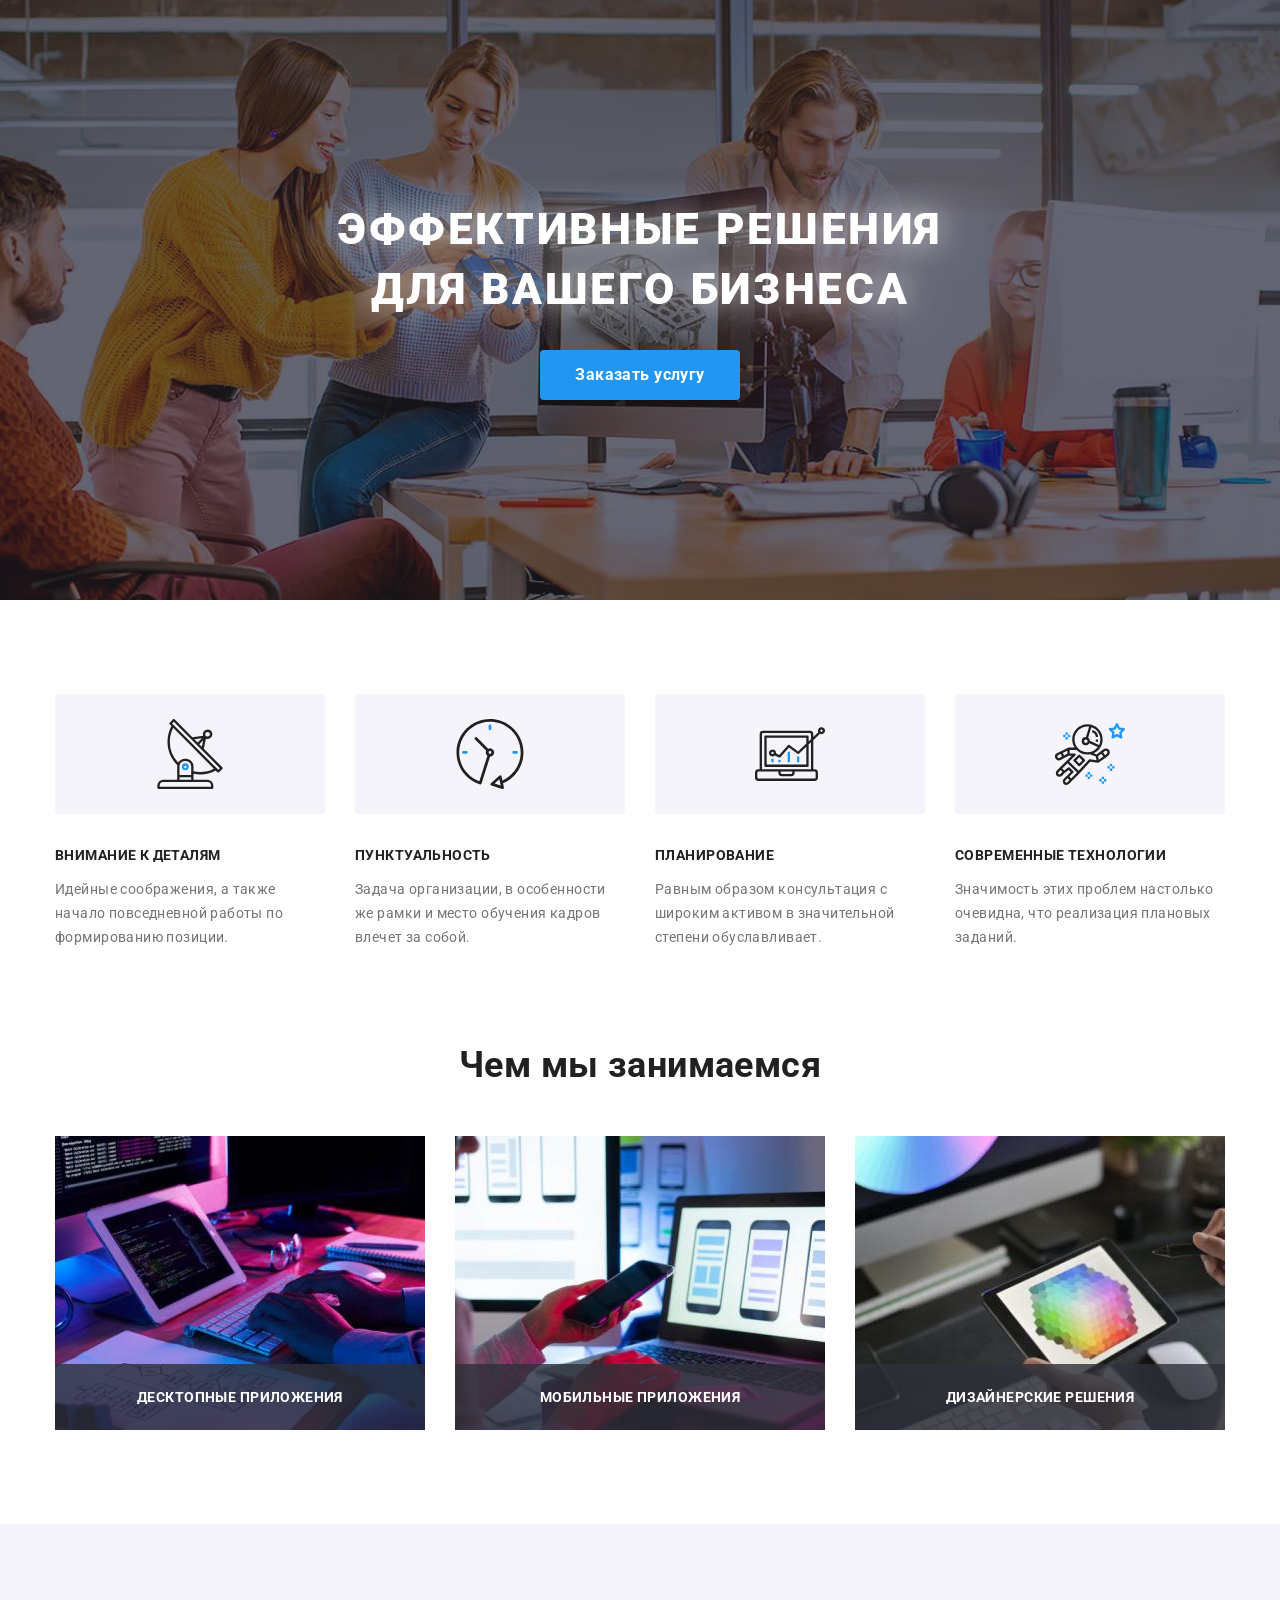
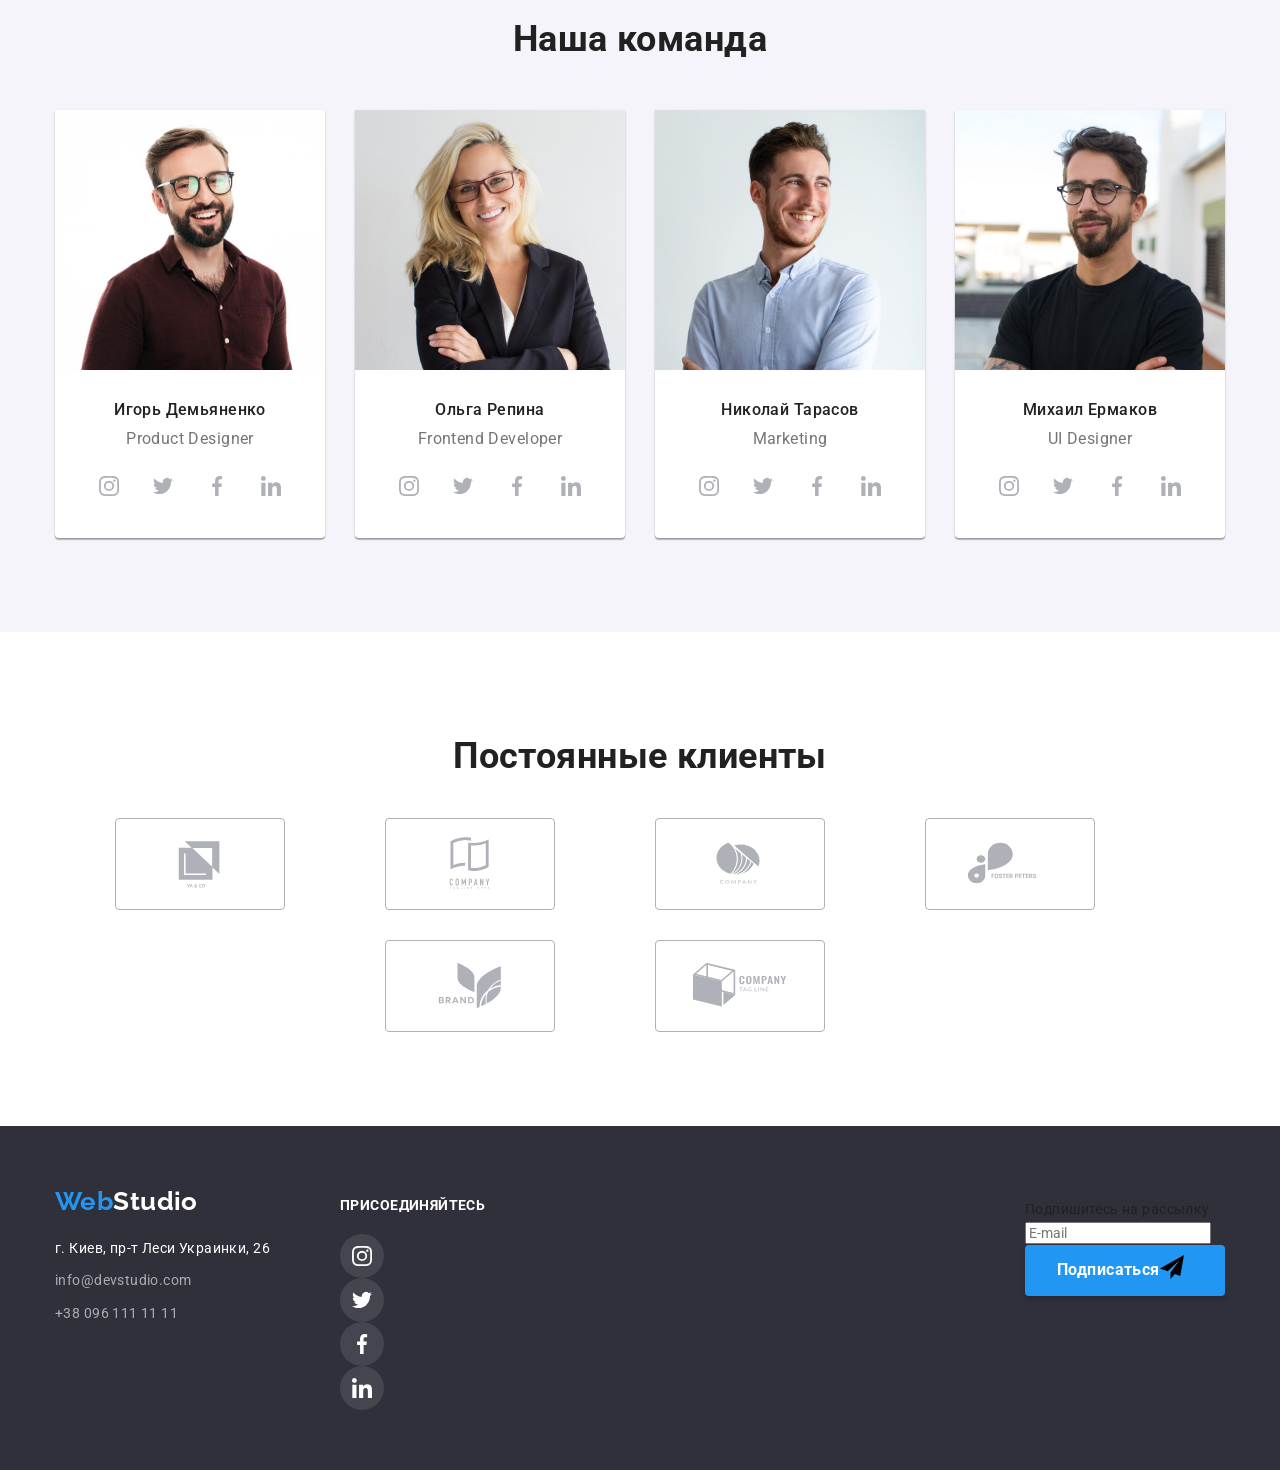
==== index.html @ 474959c9 "save" ====
<!DOCTYPE html>
<html lang="ru">
  <head>
    <meta charset="UTF-8" />
    <meta http-equiv="X-UA-Compatible" content="IE=edge" />
    <meta name="viewport" content="width=device-width, initial-scale=1.0" />
    <title>Document</title>
    <link rel="preconnect" href="https://fonts.googleapis.com" />
    <link rel="preconnect" href="https://fonts.gstatic.com" crossorigin />
    <!-- Шрифты -->
    <link href="https://fonts.googleapis.com/css2?family=Raleway:wght@700&family=Roboto:wght@100;300;400;500;700;900&display=swap" rel="stylesheet" />
    <!-- Нормолайз -->
    <!-- <link
      rel="stylesheet"
      href="https://cdnjs.cloudflare.com/ajax/libs/modern-normalize/1.1.0/modern-normalize.min.css"
      integrity="sha512-wpPYUAdjBVSE4KJnH1VR1HeZfpl1ub8YT/NKx4PuQ5NmX2tKuGu6U/JRp5y+Y8XG2tV+wKQpNHVUX03MfMFn9Q=="
      crossorigin="anonymous"
      referrerpolicy="no-referrer"
    /> -->
    <!-- Подключение моих стилей -->
    <link rel="stylesheet" href="css/main.min.css" />
  </head>
  <body class="body">
    <!--Шапка сайта-->
    <!-- <header class="header">
     
      <div class="container header__container">
        <a class="logo" href="./index.html"> Web<span class="logo--black">Studio</span> </a>
        <nav class="main-nav">
            <svg class="header__mob-nav-icon" width="40" height="40"><use href="./images/icons.svg#icon-nav-menu-icon"></use></svg>
         
          <ul class="site-nav site-nav--indent-left list">
            <li class="site-nav__item">
              <a class="site-nav__link site-nav__link--current" href="./index.html" title="Студия">Студия</a>
            </li>
            <li class="site-nav__item">
              <a class="site-nav__link" href="./portfolio.html" title="Портфолио">Портфолио</a>
            </li>
            <li class="site-nav__item">
              <a class="site-nav__link" href="" title="Контакты">Контакты</a>
            </li>
          </ul>
        </nav>
       
       <ul class="auth-nav auth-nav--indent list"> 
          <li class="auth-nav__item">
            <a href="mailto:info@devstudio.com" class="auth-nav__link">
              <svg width="16" height="12" class="auth-nav__envelope">
                <use class="auth-nav__envelope-svg" href="./images/icons.svg#icon-mail_envelope"></use></svg
              >info@devstudio.com</a
            >
          </li>
          <li class="auth-nav__item">
            <a href="tel:+380961111111" class="auth-nav__link"
              ><svg width="10" height="16" class="auth-nav__contact">
                <use class="auth-nav__contact-svg" href="./images/icons.svg#icon-phone_smartphone"></use></svg
              >+38 096 111 11 11</a
            >
          </li>
        </ul>
      </div>
    </header> -->
    <!-- уникальный контент -->
    <main class="main">
      <!-- секция Герой  -->
      <section class="hero">
        <h1 class="hero__title">
          Эффективные решения <br />
          для вашего бизнеса
        </h1>
        <button type="button" class="button button__hero" data-modal-open>Заказать услугу</button>
      </section>
      <div class="container"></div>
      <!-- Приемущество-->
      <section class="section">
        <div class="container section__container">
          <h2 class="visually-hidden">Приемущество</h2>
          <ul class="advantage list">
            <li class="advantage__item">
              <div class="advantage__svg-box">
                <svg class="advantage__svg" width="70" height="70">
                  <use href="./images/icons.svg#icon-antenna1"></use>
                </svg>
              </div>
              <h3 class="advantage__title">Внимание к деталям</h3>
              <p class="advantage__text">Идейные соображения, а также начало повседневной работы по формированию позиции.</p>
            </li>
            <li class="advantage__item">
              <div class="advantage__svg-box">
                <svg class="advantage__svg" width="70" height="70">
                  <use href="./images/icons.svg#icon-clock2"></use>
                </svg>
              </div>
              <h3 class="advantage__title">Пунктуальность</h3>
              <p class="advantage__text">Задача организации, в особенности же рамки и место обучения кадров влечет за собой.</p>
            </li>
            <li class="advantage__item">
              <div class="advantage__svg-box">
                <svg class="advantage__svg" width="70" height="70">
                  <use href="./images/icons.svg#icon-diagram3"></use>
                </svg>
              </div>
              <h3 class="advantage__title">Планирование</h3>
              <p class="advantage__text">Равным образом консультация с широким активом в значительной степени обуславливает.</p>
            </li>
            <li class="advantage__item">
              <div class="advantage__svg-box">
                <svg class="advantage__svg" width="70" height="70">
                  <use href="./images/icons.svg#icon-astronaut4"></use>
                </svg>
              </div>
              <h3 class="advantage__title">Современные технологии</h3>
              <p class="advantage__text">Значимость этих проблем настолько очевидна, что реализация плановых заданий.</p>
            </li>
          </ul>
        </div>
      </section>
      <!-- Род занятий -->
        <section class="occupation section"
        <div class="container">
          <h2 class="occupation__titel">Чем мы занимаемся</h2>
          <ul class="occupation__list list">
            <li class="occupation__item">
              <img class="occupation__img" src="./images/occupation1.jpg" alt="Компьютерные технологии" width="370" height="294" />
              <div class="occupation__text-card">Десктопные приложения</div>
            </li>
            <li class="occupation__item">
              <img class="occupation__img" src="./images/occupation2.jpg" alt="Мобильные технологии" width="370" height="294" />
              <div class="occupation__text-card">Мобильные приложения</div>
            </li>
            <li class="occupation__item">
              <img class="occupation__img" src="./images/occupation3.jpg" alt="Компьютерный дизайн" width="370" height="294" />
              <div class="occupation__text-card">Дизайнерские решения</div>
            </li>
          </ul>
        </div>
      </section> 
      <!--Команда-->
      <section class="section section--cl">
        <div class="container team">
          <h2 class="team__titel">Наша команда</h2>
         
          <ul class="team__list list">
            <li class="team__card">
              <img class="team--no-line team__img" src="./images/team1.jpg" alt="Фото" width="270" height="260" />

              <div class="card">
                <h3 class="card__people">Игорь Демьяненко</h3>
                <p class="card__work">Product Designer</p>
                <ul class="icon">
                  <li class="icon__element">
                    <a class="icon__link" href="https://www.instagram.com/" target="_blank" rel="noopener noreferrer">
                      <svg class="icon__svg" width="20" height="20">
                        <use href="./images/icons.svg#icon-instagram_icon"></use>
                      </svg>
                    </a>
                  </li>
                  <li class="icon__element">
                    <a class="icon__link" href="https://twitter.com/" target="_blank" rel="noopener noreferrer">
                      <svg class="icon__svg" width="20" height="20">
                        <use href="./images/icons.svg#icon-twitter_icon"></use>
                      </svg>
                    </a>
                  </li>
                  <li class="icon__element">
                    <a class="icon__link" href="https://www.facebook.com/" target="_blank" rel="noopener noreferrer">
                      <svg class="icon__svg" width="20" height="20">
                        <use href="./images/icons.svg#icon-facebook_icon"></use>
                      </svg>
                    </a>
                  </li>
                  <li class="icon__element">
                    <a class="icon__link" href="https://www.linkedin.com/" target="_blank" rel="noopener noreferrer">
                      <svg class="icon__svg" width="20" height="20">
                        <use href="./images/icons.svg#icon-linkedin_icon"></use>
                      </svg>
                    </a>
                  </li>
                </ul>
              </div>
            </li>
            
            <li class="team__card">
              <img class="team--no-line team__img" src="./images/team2.jpg" alt="Фото" width="270" height="260" />
              <div class="card">
                <h3 class="card__people">Ольга Репина</h3>
                <p class="card__work">Frontend Developer</p>
                <ul class="icon">
                  <li class="icon__element">
                    <a class="icon__link" href="https://www.instagram.com/" target="_blank" rel="noopener noreferrer">
                      <svg class="icon__svg" width="20" height="20">
                        <use href="./images/icons.svg#icon-instagram_icon"></use>
                      </svg>
                    </a>
                  </li>
                  <li class="icon__element">
                    <a class="icon__link" href="https://twitter.com/" target="_blank" rel="noopener noreferrer">
                      <svg class="icon__svg" width="20" height="20">
                        <use href="./images/icons.svg#icon-twitter_icon"></use>
                      </svg>
                    </a>
                  </li>
                  <li class="icon__element">
                    <a class="icon__link" href="https://www.facebook.com/" target="_blank" rel="noopener noreferrer">
                      <svg class="icon__svg" width="20" height="20">
                        <use href="./images/icons.svg#icon-facebook_icon"></use>
                      </svg>
                    </a>
                  </li>
                  <li class="icon__element">
                    <a class="icon__link" href="https://www.linkedin.com/" target="_blank" rel="noopener noreferrer">
                      <svg class="icon__svg" width="20" height="20">
                        <use href="./images/icons.svg#icon-linkedin_icon"></use>
                      </svg>
                    </a>
                  </li>
                </ul>
              </div>
            </li>
        
            <li class="team__card">
              <img class="team--no-line team__img" src="./images/team3.jpg" alt="Фото" width="270" height="260" />
              <div class="card">
                <h3 class="card__people">Николай Тарасов</h3>
                <p class="card__work">Marketing</p>
                <ul class="icon">
                  <li class="icon__element">
                    <a class="icon__link" href="https://www.instagram.com/" target="_blank" rel="noopener noreferrer">
                      <svg class="icon__svg" width="20" height="20">
                        <use href="./images/icons.svg#icon-instagram_icon"></use>
                      </svg>
                    </a>
                  </li>
                  <li class="icon__element">
                    <a class="icon__link" href="https://twitter.com/" target="_blank" rel="noopener noreferrer">
                      <svg class="icon__svg" width="20" height="20">
                        <use href="./images/icons.svg#icon-twitter_icon"></use>
                      </svg>
                    </a>
                  </li>
                  <li class="icon__element">
                    <a class="icon__link" href="https://www.facebook.com/" target="_blank" rel="noopener noreferrer">
                      <svg class="icon__svg" width="20" height="20">
                        <use href="./images/icons.svg#icon-facebook_icon"></use>
                      </svg>
                    </a>
                  </li>
                  <li class="icon__element">
                    <a class="icon__link" href="https://www.linkedin.com/" target="_blank" rel="noopener noreferrer">
                      <svg class="icon__svg" width="20" height="20">
                        <use href="./images/icons.svg#icon-linkedin_icon"></use>
                      </svg>
                    </a>
                  </li>
                </ul>
              </div>
            </li>
           
            <li class="team__card">
              <img class="team--no-line team__img" src="./images/team4.jpg" alt="фото" width="270" height="260" />
              <div class="card">
                <h3 class="card__people">Михаил Ермаков</h3>
                <p class="card__work">UI Designer</p>
                <ul class="icon">
                  <li class="icon__element">
                    <a class="icon__link" href="https://www.instagram.com/" target="_blank" rel="noopener noreferrer">
                      <svg class="icon__svg" width="20" height="20">
                        <use href="./images/icons.svg#icon-instagram_icon"></use>
                      </svg>
                    </a>
                  </li>
                  <li class="icon__element">
                    <a class="icon__link" href="https://twitter.com/" target="_blank" rel="noopener noreferrer">
                      <svg class="icon__svg" width="20" height="20">
                        <use href="./images/icons.svg#icon-twitter_icon"></use>
                      </svg>
                    </a>
                  </li>
                  <li class="icon__element">
                    <a class="icon__link" href="https://www.facebook.com/" target="_blank" rel="noopener noreferrer">
                      <svg class="icon__svg" width="20" height="20">
                        <use href="./images/icons.svg#icon-facebook_icon"></use>
                      </svg>
                    </a>
                  </li>
                  <li class="icon__element">
                    <a class="icon__link" href="https://www.linkedin.com/" target="_blank" rel="noopener noreferrer">
                      <svg class="icon__svg" width="20" height="20">
                        <use href="./images/icons.svg#icon-linkedin_icon"></use>
                      </svg>
                    </a>
                  </li>
                </ul>
              </div>
            </li>
          </ul>
        </div>
        
      </section>
   <!--Постоянные клиенты-->
      <section class="section partners">
        <div class="container ">
          <h2 class="partners__title">Постоянные клиенты</h2>
          <ul class="partners__grid list">
            <li class="partners__item">
              <a class="partners__link" href="">
                <svg class="partners__svg" width="106" height="60">
                  <use href="./images/icons.svg#icon-logo_company1"></use>
                </svg>
              </a>
            </li>

            <li class="partners__item">
              <a class="partners__link" href="">
                <svg class="partners__svg" width="106" height="60">
                  <use href="./images/icons.svg#icon-logo_company2"></use>
                </svg>
              </a>
            </li>

            <li class="partners__item">
              <a class="partners__link" href="">
                <svg class="partners__svg" width="106" height="60">
                  <use href="./images/icons.svg#icon-logo_company3"></use>
                </svg>
              </a>
            </li>

            <li class="partners__item">
              <a class="partners__link" href="">
                <svg class="partners__svg" width="106" height="60">
                  <use href="./images/icons.svg#icon-logo_company4"></use>
                </svg>
              </a>
            </li>

            <li class="partners__item">
              <a class="partners__link" href="">
                <svg class="partners__svg" width="106" height="60">
                  <use href="./images/icons.svg#icon-logo_company5"></use>
                </svg>
              </a>
            </li>

            <li class="partners__item">
              <a class="partners__link" href="">
                <svg class="partners__svg" width="106" height="60">
                  <use href="./images/icons.svg#icon-logo_company6"></use>
                </svg>
              </a>
            </li>
          </ul>
        </div>
      </section>
    </main>
    <!-- подвал, низ страницы -->
    <footer class="footer">
     
      <div class="container footer__container">
        <div class="address">
          <a href="./index.html" class="logo logo--properties">Web<span class="logo__cl-white">Studio</span> </a>
          <address>
            <ul class="list address">
              <li class="address__item">
                <a
                  class="address__link"
                  href="https://www.google.com.ua/maps/place/%D0%B1%D1%83%D0%BB.+%D0%9B%D0%B5%D1%81%D0%B8+%D0%A3%D0%BA%D1%80%D0%B0%D0%B8%D0%BD%D0%BA%D0%B8,+26,+%D0%9A%D0%B8%D0%B5%D0%B2,+02000/@50.4265841,30.5361971,17z/data=!3m1!4b1!4m5!3m4!1s0x40d4cf0e033ecbe9:0x57a4dffefec77da0!8m2!3d50.4265807!4d30.5383858?hl=ru"
                  target="_blank"
                  rel="noopener noreferrer"
                  >г. Киев, пр-т Леси Украинки, 26</a
                >
              </li>
              <li class="address__item">
                <a class="address__link-contact" href="mailto:info@devstudio.com">info@devstudio.com</a>
              </li>
              <li class="address__item">
                <a class="address__link-contact" href="tel:+380961111111">+38 096 111 11 11</a>
              </li>
            </ul>
          </address>
        </div>
        <div class="footer__icon-footer">
          <p class="footer__icon-titel">присоединяйтесь</p>
          <ul class="footer__icon-list">
            <li class="list">
              <a class="footer__icon-link" href="https://www.instagram.com/" target="_blank" rel="noopener noreferrer">
                <svg class="footer__icon-svg" width="20" height="20">
                  <use href="./images/icons.svg#icon-instagram_icon"></use>
                </svg>
              </a>
            </li>
            <li class="list">
              <a class="footer__icon-link" href="https://twitter.com/" target="_blank" rel="noopener noreferrer">
                <svg class="footer__icon-svg" width="20" height="20">
                  <use href="./images/icons.svg#icon-twitter_icon"></use>
                </svg>
              </a>
            </li>

            <li class="list">
              <a class="footer__icon-link" href="https://www.facebook.com/" target="_blank" rel="noopener noreferrer">
                <svg class="footer__icon-svg" width="20" height="20">
                  <use href="./images/icons.svg#icon-facebook_icon"></use>
                </svg>
              </a>
            </li>

            <li class="list">
              <a class="footer__icon-link" href="https://www.linkedin.com/" target="_blank" rel="noopener noreferrer">
                <svg class="footer__icon-svg" width="20" height="20">
                  <use href="./images/icons.svg#icon-linkedin_icon"></use>
                </svg>
              </a>
            </li>
          </ul>
        </div>
        <div class="form-footer">
          <p class="form-footer__titel">Подпишитесь на рассылку</p>
          <form class="form-footer__position">
            <label>
              <input class="form-footer__input" type="email" name="email" placeholder="E-mail" />
            </label>

            <button class="button button__footer-form" type="submit">
              Подписаться<svg class="form-footer__button-svg" width="24" height="24">
                <use href="./images/icons.svg#icon-button-sent"></use>
              </svg>
            </button>
          </form>
        </div>
      </div>
    </footer>
    <!-- Модальное окно -->
    <!-- <div class="backdrop backdrop__is-hidden" data-modal>
      <div class="modal">
        <strong class="modal__title">Оставьте свои данные, мы вам перезвоним</strong>
        <button class="modal__button-close" data-modal-close>
          <svg class="modal__icon-close" width="30" height="30">
            <use href="./images/icons.svg#icon-close"></use>
          </svg>
        </button>

        <form class="form-modal" name="signup_form" autocomplete="on" novalidate>
          <ul>
            <li class="form-modal__grup list">
              <label class="form-modal__label">
                Имя
                <input class="form-modal__input" type="text" name="name" required minlength="3" maxlength="12" placeholder=" " />
                <svg class="form-modal__input-svg" width="18" height="18">
                  <use href="./images/icons.svg#icon-person-black"></use>
                </svg>
              </label>
            </li>
            <li class="form-modal__grup list">
              <label class="form-modal__label">
                Почта
                <input class="form-modal__input" type="email" name="email" />
                <svg class="form-modal__input-svg" width="18" height="18">
                  <use href="./images/icons.svg#icon-email-black"></use>
                </svg>
              </label>
            </li>
            <li class="form-modal__grup list">
              <label class="form-modal__label">
                Телефон
                <input class="form-modal__input" type="tel" name="tel" />

                <svg class="form-modal__input-svg" width="18" height="18">
                  <use href="./images/icons.svg#icon-phone-black1"></use>
                </svg>
              </label>
            </li>
            <li class="form-modal__grup list">
              <label class="form-modal__label">
                Комментарий
                <textarea class="form-modal__input comment" type="text" name="comment" placeholder="Введите текст"></textarea>
              </label>
            </li>
          </ul>
          <div class="form-modal__grup">

            <label class="checkbox" name="agreement">
              <input class="checkbox__input visually-hidden" type="checkbox" name="agreement" required />

              <span class="checkbox__position">
                <svg class="checkbox__icon" width="16" height="15">
                  <use href="./images/icons.svg#icon-icon-check"></use>
                </svg>
              </span>

              <p class="checkbox__text">
                Соглашаюсь с рассылкой и принимаю
                <a class="checkbox__link-text" href="">Условия договора</a>
              </p>
            </label>
          </div>
          <div class="button-form-button">
            <button class="button button__modal" type="submit" desablet>Отправить</button>
          </div>
        </form>
      </div>
    </div> -->
    <script src="./js/mobal.js"></script>
  </body>
</html>
---- css/main.min.css ----
:root{--main-font: 'Roboto',
     sans-serif;--secondary-font: 'Raleway',
     sans-serif;--main-txt-cl: #212121;--main-txt-cl-foc: #2196f3;--secondary-txt-cl: #757575;--light-txt-cl-white: #ffffff;--address__link-text-cl: rgba(255, 255, 255, 0.6);--button-text-color: #f5f4fa;--main-bg-cl: #2196f3;--secondary-bg-cl: #ffffff;--hiro-bg-cl: #c4c4c4;--btn-bg-cl-hiro: #188ce8;--bg-footer-soc-link: #afb1b8;--bg-footer-soc: rgba(255, 255, 255, 0.1);--bg-card-link-svg: #afb1b8;--bg-soc-logo-link: #f5f4fa;--bg-footer-cl: #2f303a;--bg-occupation-card: rgba(47, 48, 58, 0.8);--bg-form-cl: #757575;--bg-checkbox-icon-black: #212121;--bg-checkbox-icon-white: #ffffff;--bg-checkbox-icon-blue: #2196f3;--logo-cl-blakc: #000000;--logo-cl-white: #ffffff;--logo-cl-secondary: #2196f3;--cl-border: #ececec;--bg-cards-information-box: rgba(33, 150, 243, 0.9);--input-border-cl: #d3d3d3;--time-cubic: cubic-bezier(0.4, 0, 0.2, 1);--time-hov-foc: 250ms;--outline-foc: none;--items: 2;--indent: 30px;--mobil: 600px;--tablet: 900px;--desktop: 1200px}/*! modern-normalize v1.1.0 | MIT License | https://github.com/sindresorhus/modern-normalize */*,::before,::after{box-sizing:border-box}html{line-height:1.15;-webkit-text-size-adjust:100%;-moz-tab-size:4;tab-size:4}body{margin:0;font-family:system-ui,-apple-system,"Segoe UI",Roboto,Helvetica,Arial,sans-serif,"Apple Color Emoji","Segoe UI Emoji"}hr{height:0;color:inherit}abbr[title]{text-decoration:underline dotted}b,strong{font-weight:bolder}code,kbd,samp,pre{font-family:ui-monospace, SFMono-Regular, Consolas, 'Liberation Mono', Menlo, monospace;font-size:1em}small{font-size:80%}sub,sup{font-size:75%;line-height:0;position:relative;vertical-align:baseline}sub{bottom:-0.25em}sup{top:-0.5em}table{text-indent:0;border-color:inherit}button,input,optgroup,select,textarea{font-family:inherit;font-size:100%;line-height:1.15;margin:0}button,select{text-transform:none}button,[type='button'],[type='reset'],[type='submit']{-webkit-appearance:button}::-moz-focus-inner{border-style:none;padding:0}:-moz-focusring{outline:1px dotted ButtonText}:-moz-ui-invalid{box-shadow:none}legend{padding:0}progress{vertical-align:baseline}::-webkit-inner-spin-button,::-webkit-outer-spin-button{height:auto}[type='search']{-webkit-appearance:textfield;outline-offset:-2px}::-webkit-search-decoration{-webkit-appearance:none}::-webkit-file-upload-button{-webkit-appearance:button;font:inherit}summary{display:list-item}.body{color:var(--main-txt-cl);font-style:normal;font-family:var(--main-font);font-weight:400;font-size:14px;line-height:1.71;letter-spacing:0.03em;text-decoration:none}h1,h2,h3,h4,h5,h6,p,ul{margin:0}ul{padding:0}p:last-child{margin-bottom:0}.logo{color:var(--logo-cl-secondary);font-family:var(--secondary-font);font-weight:700;font-size:26px;line-height:1.19;text-decoration:none}.logo--black{color:var(--logo-cl-blakc)}.logo:focus{outline-color:var(--main-bg-cl)}.logo__cl-white{color:var(--logo-cl-white)}.logo--properties{display:block;margin-bottom:20px}.list{list-style:none;margin:0;padding:0}.section{padding-top:60px;padding-bottom:60px}.section--cl{background-color:#f5f4fa}.container{margin-left:auto;margin-right:auto;padding-left:15px;padding-right:15px}@media screen and (min-width: 480px){.section{width:100vw}}@media screen and (min-width: 900px){.container{max-width:768px}}@media screen and (min-width: 1200px){.container{max-width:1200px}.section{padding-top:94px;padding-bottom:94px}}.visually-hidden{position:absolute;width:1px;height:1px;margin:-1px;border:0;padding:0;white-space:nowrap;clip-path:inset(100%);clip:rect(0 0 0 0);overflow:hidden}@media screen and (min-width: 480px){.header__mob-nav-icon{outline:1px solid tomato}.header__container{display:flex;justify-content:space-between}}@media screen and (min-width: 768px){.header{border-bottom:1px solid var(--cl-border)}.header__container{display:flex;align-items:center}.header__mob-nav-icon{display:none}}@media screen and (min-width: 1200px){.header{border-bottom:1px solid var(--cl-border)}.header__container{display:flex;align-items:center}.header__mob-nav-icon{display:none}}@media screen and (min-width: 480px){.site-nav{display:none}}@media screen and (min-width: 768px){.site-nav{display:flex}.site-nav__item{position:relative}.site-nav__link{color:var(--main-txt-cl);text-decoration:none;font-weight:500;font-size:14px;line-height:1.14;letter-spacing:0.02em;transition-property:color;transition-duration:var(--time-hov-foc);transition-timing-function:var(--time-cubic)}.site-nav__link .site-nav__link--current,.site-nav__link:hover,.site-nav__link:focus{color:var(--main-txt-cl-foc);outline:var(--outline-foc)}.site-nav--indent-left{margin-left:93px}.site-nav__item:not(:last-child){margin-right:50px}.site-nav__link{display:block;padding-top:32px;padding-bottom:32px}.site-nav__link--current::after{content:"";position:absolute;bottom:0;left:0;display:block;width:100%;height:4px;background-color:var(--main-bg-cl);border-radius:2px}.site-nav__item{gap:50px}.site-nav__item:hover,.site-nav__item:focus{color:var(--main-txt-cl-foc);outline:var(--outline-foc)}}@media screen and (min-width: 1200px){.site-nav{display:flex}.site-nav__item{position:relative}.site-nav__link{color:var(--main-txt-cl);text-decoration:none;font-weight:500;font-size:14px;line-height:1.14;letter-spacing:0.02em;transition-property:color;transition-duration:var(--time-hov-foc);transition-timing-function:var(--time-cubic)}.site-nav__link .site-nav__link--current,.site-nav__link:hover,.site-nav__link:focus{color:var(--main-txt-cl-foc);outline:var(--outline-foc)}.site-nav--indent-left{margin-left:93px}.site-nav__item:not(:last-child){margin-right:50px}.site-nav__link{display:block;padding-top:32px;padding-bottom:32px}.site-nav__link--current::after{content:"";position:absolute;bottom:0;left:0;display:block;width:100%;height:4px;background-color:var(--main-bg-cl);border-radius:2px}.site-nav__item{gap:50px}.site-nav__item:hover,.site-nav__item:focus{color:var(--main-txt-cl-foc);outline:var(--outline-foc)}}@media screen and (min-width: 480px){.auth-nav{display:none}}@media screen and (min-width: 768px){.auth-nav{display:block}.auth-nav__item{position:relative}.auth-nav__item:nth-child(1){margin-bottom:10px}.auth-nav__link{display:inline-flex;align-items:center;gap:10px;color:var(--secondary-txt-cl);text-decoration:none;font-weight:500;font-size:14px;line-height:1.14;letter-spacing:0.02em;transition-property:color;transition-duration:var(--time-hov-foc);transition-timing-function:var(--time-cubic)}.auth-nav__envelope-svg,.auth-nav__contact-svg{transition-property:fill;transition-duration:var(--time-hov-foc);transition-timing-function:var(--time-cubic)}.auth-nav__link:focus .auth-nav__envelope,.auth-nav__link:hover .auth-nav__envelope{fill:var(--main-bg-cl)}.auth-nav__link:focus .auth-nav__contact,.auth-nav__link:hover .auth-nav__contact{fill:var(--main-bg-cl)}.auth-nav__link:focus,.auth-nav__link:hover{color:var(--main-bg-cl);outline:var(--outline-foc)}.auth-nav--indent{margin-left:auto;gap:30px}}@media screen and (min-width: 1200px){.auth-nav{display:flex}.auth-nav__item{position:relative}.auth-nav__link{display:inline-flex;align-items:center;gap:10px;color:var(--secondary-txt-cl);text-decoration:none;font-weight:500;font-size:14px;line-height:1.14;letter-spacing:0.02em;padding-top:32px;padding-bottom:32px;transition-property:color;transition-duration:var(--time-hov-foc);transition-timing-function:var(--time-cubic)}.auth-nav__envelope-svg,.auth-nav__contact-svg{transition-property:fill;transition-duration:var(--time-hov-foc);transition-timing-function:var(--time-cubic)}.auth-nav__link:focus .auth-nav__envelope,.auth-nav__link:hover .auth-nav__envelope{fill:var(--main-bg-cl)}.auth-nav__link:focus .auth-nav__contact,.auth-nav__link:hover .auth-nav__contact{fill:var(--main-bg-cl)}.auth-nav__link:focus,.auth-nav__link:hover{color:var(--main-bg-cl);outline:var(--outline-foc)}.auth-nav--indent{margin-left:auto;gap:30px}}.hero{text-align:center;background-color:var(--hiro-bg-cl);background-image:linear-gradient(to right, rgba(47,48,58,0.4), rgba(47,48,58,0.4)),url(../images/banner_overla_hero.jpg);background-repeat:no-repeat;background-size:cover;background-position:center;max-width:480px;margin-left:auto;margin-right:auto;padding:118px 0}.hero__title{color:var(--light-txt-cl-white);font-weight:900;letter-spacing:0.06em;font-size:42/26;text-transform:uppercase;margin-bottom:30px;animation:text-flicker-in-glow 3000ms;animation-fill-mode:forwards}@media screen and (min-width: 900px){.hero{max-width:768px;height:400px;text-align:center}.hero__title{font-size:26px;line-height:42/26}}@media screen and (min-width: 1200px){.hero{max-width:1600px;height:600px;padding:200px 0}.hero__title{font-size:44px;line-height:1.36}}@keyframes swing{0%{transform:rotate(2deg)}6%{transform:rotate(-2deg)}12%{transform:rotate(4deg)}18%{transform:rotate(-4deg)}24%{transform:rotate(6deg)}30%{transform:rotate(-6deg)}36%{transform:rotate(6deg)}42%{transform:rotate(-6deg)}48%{transform:rotate(8deg)}54%{transform:rotate(-8deg)}60%{transform:rotate(6deg)}66%{transform:rotate(-6deg)}72%{transform:rotate(4deg)}78%{transform:rotate(-4deg)}84%{transform:rotate(2deg)}90%{transform:rotate(-2deg)}96%{transform:rotate(0deg)}}@keyframes swing-stop{0%{transform:rotate(0)}}@keyframes text-flicker-in-glow{0%{opacity:0}10%{opacity:0;text-shadow:none}10.1%{opacity:1;text-shadow:none}10.2%{opacity:0;text-shadow:none}20%{opacity:0;text-shadow:none}20.1%{opacity:1;text-shadow:0 0 30px rgba(255,255,255,0.25)}20.6%{opacity:0;text-shadow:none}30%{opacity:0;text-shadow:none}30.1%{opacity:1;text-shadow:0 0 30px rgba(255,255,255,0.45),0 0 60px rgba(255,255,255,0.25)}30.5%{opacity:1;text-shadow:0 0 30px rgba(255,255,255,0.45),0 0 60px rgba(255,255,255,0.25)}30.6%{opacity:0;text-shadow:none}45%{opacity:0;text-shadow:none}45.1%{opacity:1;text-shadow:0 0 30px rgba(255,255,255,0.45),0 0 60px rgba(255,255,255,0.25)}50%{opacity:1;text-shadow:0 0 30px rgba(255,255,255,0.45),0 0 60px rgba(255,255,255,0.25)}55%{opacity:1;text-shadow:0 0 30px rgba(255,255,255,0.45),0 0 60px rgba(255,255,255,0.25)}55.1%{opacity:0;text-shadow:none}57%{opacity:0;text-shadow:none}57.1%{opacity:1;text-shadow:0 0 30px rgba(255,255,255,0.55),0 0 60px rgba(255,255,255,0.35)}60%{opacity:1;text-shadow:0 0 30px rgba(255,255,255,0.55),0 0 60px rgba(255,255,255,0.35)}60.1%{opacity:0;text-shadow:none}65%{opacity:0;text-shadow:none}65.1%{opacity:1;text-shadow:0 0 30px rgba(255,255,255,0.55),0 0 60px rgba(255,255,255,0.35),0 0 100px rgba(255,255,255,0.1)}75%{opacity:1;text-shadow:0 0 30px rgba(255,255,255,0.55),0 0 60px rgba(255,255,255,0.35),0 0 100px rgba(255,255,255,0.1)}75.1%{opacity:0;text-shadow:none}77%{opacity:0;text-shadow:none}77.1%{opacity:1;text-shadow:0 0 30px rgba(255,255,255,0.55),0 0 60px rgba(255,255,255,0.4),0 0 110px rgba(255,255,255,0.2),0 0 100px rgba(255,255,255,0.1)}85%{opacity:1;text-shadow:0 0 30px rgba(255,255,255,0.55),0 0 60px rgba(255,255,255,0.4),0 0 110px rgba(255,255,255,0.2),0 0 100px rgba(255,255,255,0.1)}85.1%{opacity:0;text-shadow:none}86%{opacity:0;text-shadow:none}86.1%{opacity:1;text-shadow:0 0 30px rgba(255,255,255,0.6),0 0 60px rgba(255,255,255,0.45),0 0 110px rgba(255,255,255,0.25),0 0 100px rgba(255,255,255,0.1)}100%{opacity:1;text-shadow:0 0 30px rgba(255,255,255,0.6),0 0 60px rgba(255,255,255,0.45),0 0 110px rgba(255,255,255,0.25),0 0 100px rgba(255,255,255,0.1)}}.button{background-color:var(--main-bg-cl);color:var(--light-txt-cl-white);max-width:250px;min-width:200px;min-height:50px;font-weight:700;font-size:16px;line-height:1.88;letter-spacing:0.06em;box-shadow:0px 4px 4px rgba(0,0,0,0.15);padding:10px 32px;border:none;font-family:inherit;letter-spacing:inherit;cursor:pointer;text-align:center;border-radius:4px;transition-property:background-color;transition-duration:var(--time-hov-foc);transition-timing-function:var(--time-cubic)}.button__hero{animation:swing 6000ms cubic-bezier(0.4, 0, 0.2, 1) infinite;align-items:center}.button__footer-form:hover,.button__hero:hover,.button__modal:hover{background-color:var(--btn-bg-cl-hiro);animation-play-state:paused;animation:swing-stop 2ms}.button__footer-form:focus,.button__hero:focus,.button__modal:focus{background-color:var(--btn-bg-cl-hiro);outline:var(--outline-foc)}.button__footer-form{display:flex}.button__modal{display:block;margin-left:auto;margin-right:auto}.advantage__item{max-width:450px;margin-left:auto;margin-right:auto}.advantage__item:not(:last-child){margin-bottom:30px}.advantage__title{font-size:inherit;font-weight:700;line-height:16/14;text-transform:uppercase;text-align:center;margin-bottom:10px}.advantage__text{color:var(--secondary-txt-cl);line-height:24/14;letter-spacing:0.03em;color:#757575}.advantage__svg-box{display:flex;max-width:450px;height:120px;margin-bottom:30px;border-radius:4px;background-color:var(--bg-soc-logo-link);justify-content:center;align-items:center}@media screen and (min-width: 900px){.advantage{display:flex;flex-wrap:wrap;gap:30px}.advantage .advantage__item{flex-basis:354px;margin-bottom:0}.advantage__svg-box{max-width:354px;height:120px}.advantage__title{text-align:left;margin-bottom:10px}.advantage__item{margin-bottom:0;text-align:left}}@media screen and (min-width: 1200px){.advantage{display:flex;flex-wrap:nowrap;gap:30px}.advantage__svg-box{width:270px;height:120px}}.occupation{display:none}@media screen and (min-width: 900px){.occupation{display:none}}@media screen and (min-width: 1200px){.occupation{display:block;padding-top:0}.occupation__titel{font-weight:700;font-size:36px;line-height:1.17;text-align:center;margin-bottom:50px}.occupation__list{display:flex;gap:30px;padding-left:0;justify-content:center}.occupation__item{position:relative;background-color:var(--button-text-color);background-size:cover}.occupation__img{display:block}.occupation__text-card{position:absolute;bottom:0;left:0;font-weight:700;line-height:0.88;text-align:center;text-transform:uppercase;color:var(--light-txt-cl-white);background-color:var(--bg-occupation-card);padding-top:27px;padding-bottom:27px;width:100%}}.team{margin-left:auto;margin-right:auto}.team__titel{font-weight:700;font-size:36px;line-height:1.17;text-align:center;margin-bottom:30px}.team__list{display:block;gap:30px;margin-left:auto;margin-right:auto}.team--no-line{display:block}.team__img{width:354px;height:374px;margin:auto}.team__card{box-shadow:0px 1px 3px rgba(0,0,0,0.12),0px 1px 1px rgba(0,0,0,0.14),0px 2px 1px rgba(0,0,0,0.2);border-radius:0px 0px 4px 4px;text-align:center;background-color:#ffffff;width:354px;margin-left:auto;margin-right:auto}.team__card:not(:last-child){margin-bottom:30px}@media screen and (min-width: 450px){.team__img{width:450px;height:460px}.team__card{width:450px}}@media screen and (min-width: 900px){.team__img{object-fit:cover;width:354px;height:374px}.team__list{display:flex;flex-wrap:wrap;gap:30px}.team .team__card{margin:0;width:354px}}@media screen and (min-width: 1200px){.team__titel{margin-bottom:50px}.team__img{width:270px;height:260px}.team .team__card{margin:0;width:270px}}.card{padding-top:30px;padding-bottom:30px}.card__people{font-weight:500;font-size:16px;line-height:1.19;margin-bottom:10px}.card__work{color:var(--secondary-txt-cl);font-size:16px;line-height:1.19;margin-bottom:16px}.icon{display:flex;justify-content:center;padding:0;gap:10px;cursor:pointer}.icon__element{display:flex;width:44px;height:44px;align-items:center;justify-content:center;border-radius:50%;transition-property:background-color;transition-duration:var(--time-hov-foc);transition-timing-function:var(--time-hov-foc)}.icon__link{display:flex;width:44px;height:44px;align-items:center;justify-content:center;border-radius:50%;transition-property:background-color;transition-duration:var(--time-hov-foc);transition-timing-function:var(--time-cubic)}.icon__link:focus,.icon__link:hover{background-color:var(--main-bg-cl);outline-color:var(--secondary-bg-cl)}.icon__svg{fill:var(--bg-card-link-svg);transition-property:fill;transition-duration:var(--time-hov-foc);transition-timing-function:var(--time-cubic)}.icon__link:hover .icon__svg,.icon__link:focus .icon__svg{fill:var(--secondary-bg-cl)}.partners__title{font-weight:700;font-size:28px;line-height:33/28;text-align:center;margin-bottom:30px}.partners__grid{display:flex;flex-wrap:wrap;gap:30px;margin-left:auto;margin-right:auto;justify-content:center}.partners__link:focus{outline:var(--outline-foc);border:1px solid var(--main-bg-cl)}.partners__link{display:flex;justify-content:center;align-items:center;width:210px;height:92px;border-radius:4px;border:1px solid var(--bg-footer-soc-link);transition:border-color var(--time-hov-foc) var(--time-cubic)}.partners__link:focus .partners__svg{fill:var(--main-bg-cl)}.partners__link:hover{border:1px solid var(--main-bg-cl)}.partners__link:hover .partners__svg{fill:var(--main-bg-cl)}.partners__svg{fill:var(--bg-footer-soc-link);transition:fill var(--time-hov-foc) var(--time-cubic)}.partners__item{flex-basis:240px}@media screen and (min-width: 1200px){.partners__link{width:170px;height:92px}.partners__title{font-size:36px;line-height:42/36}}.footer{padding:60px 0px;background-color:var(--bg-footer-cl)}.footer__icon-titel{margin:0;padding:0;margin-bottom:14px;font-weight:700;line-height:16/14;text-transform:uppercase;color:var(--light-txt-cl-white)}.footer__icon-link{display:flex;gap:10px;width:44px;height:44px;background-color:var(--bg-footer-soc);border-radius:50%;justify-content:center;align-items:center;transition:background var(--time-hov-foc) var(--time-cubic)}.footer__icon-svg{fill:var(--light-txt-cl-white)}.footer__icon-link:hover{background:var(--main-bg-cl)}.footer__icon-link:focus{background:var(--main-bg-cl);outline:var(--outline-foc)}@media screen and (min-width: 1200px){.footer__container{display:flex}.footer__icon-titel{margin:0;padding:0;margin-bottom:20px;line-height:1.14}.footer__icon-footer{margin-left:70px;margin-top:12px}.footer__icon-link{display:flex;gap:10px;width:44px;height:44px;background-color:var(--bg-footer-soc);border-radius:50%;justify-content:center;align-items:center;transition:background var(--time-hov-foc) var(--time-cubic)}}.address__item:not(:last-child){margin-bottom:9px}.address__link{font-style:normal;color:var(--light-txt-cl-white);text-decoration:none;outline:none;transition-property:color;transition-duration:var(--time-hov-foc);transition-timing-function:var(--time-cubic)}.address__link:focus,.address__link:hover{color:var(--main-bg-cl)}.address__item:not(:last-child){margin-bottom:9px}.address__link{font-style:normal;color:var(--light-txt-cl-white);text-decoration:none;outline:none;transition-property:color;transition-duration:var(--time-hov-foc);transition-timing-function:var(--time-cubic)}.address__link:focus,.address__link:hover{color:var(--main-bg-cl)}.address__link-contact{color:rgba(255,255,255,0.6);text-decoration:none;line-height:1.71;display:block}.address__link-contact+.address__link-contact{display:block;margin-bottom:9px}.address__link-contact:hover{color:var(--main-bg-cl)}.address__link-contact{font-style:normal;color:var(--address__link-text-cl);outline:none;text-decoration:none;transition-property:color;transition-duration:var(--time-hov-foc);transition-timing-function:var(--time-cubic)}.address__link-contact:hover,.address__link-contact:focus{color:var(--main-bg-cl);outline:vap(--outline-foc)}@media screen and (min-width: 1200px){.form-footer{margin-left:auto;margin-top:12px}.footer__titel{margin:0;padding:0;margin-bottom:20px;font-weight:700;line-height:1.14;text-transform:uppercase;color:var(--light-txt-cl-white)}.footer__position{display:flex;gap:12px;justify-content:center;align-items:center}.footer__input:focus-visible{outline:var(--main-bg-cl) auto 1px}.footer__input{display:flex;justify-content:center;align-items:center;width:358px;padding:15px 16px;border-radius:4px;border:1px solid #6e6e75;color:#ffffff;background-color:var(--bg-footer-cl);font-size:14px;line-height:1.14;letter-spacing:0.01em;transition-property:outline;transition-duration:var(--time-hov-foc);transition-timing-function:var(--time-cubic)}.footer__input::placeholder{color:#acacb0}.footer__button-svg{margin-left:10px;fill:#ffffff}}.backdrop{position:fixed;top:0;left:0;width:100%;height:100%;background-color:rgba(0,0,0,0.2);transition-property:opacity;transition-duration:var(--time-hov-foc);transition-timing-function:var(--time-cubic)}.backdrop__is-hidden .modal{transform:translate(-50%, 50%) scale(0.3)}.backdrop__is-hidden{opacity:0;pointer-events:none}.modal{position:absolute;top:50%;left:50%;transform:translate(-50%, -50%) scale(1);width:528px;height:581px;display:block;background-color:var(--secondary-bg-cl);padding:40px;transition-property:transform;transition-duration:var(--time-hov-foc);transition-timing-function:var(--time-cubic);box-shadow:0px 1px 3px rgba(0,0,0,0.12),0px 1px 1px rgba(0,0,0,0.14),0px 2px 1px rgba(0,0,0,0.2);border-radius:4px}.modal__button-close{position:absolute;top:0;right:0;transform:translate(-8px, 8px);display:flex;justify-content:center;align-items:center;padding:0;margin:0;border-width:0px;width:30px;height:30px;border-radius:50%;cursor:pointer;outline-color:#2196f3}.modal__icon-close{--color1: #ffffff;--color2: rgba(0, 0, 0, 0.1);--color3: #212121;transition-property:fill;transition-duration:var(--time-hov-foc);transition-timing-function:var(--time-cubic)}.modal__button-close:focus-visible .modal__icon-close{--color3: #2196f3}.modal__icon-close:hover{--color3: #2196f3}.modal__title{display:inline-block;font-weight:700;font-size:20px;line-height:23px;text-align:center;margin-bottom:12px}.modal__input-svg:focus-visible{--color3: #2196f3}.form-modal__grup:not(:last-child){margin-bottom:10px}.form-modal__label{position:relative;display:flex;flex-direction:column;font-size:12px;line-height:1.17;letter-spacing:0.01em;color:var(--bg-form-cl)}.form-modal__input{margin-top:4px;padding:12px 12px 12px 42px;border:1px solid var(--input-border-cl);border-radius:4px;transition-property:outline;transition-duration:var(--time-hov-foc);transition-property:var(--time-cubic)}.form-modal__input:focus-within{outline:var(--main-bg-cl) auto 1px}.form-modal__input-svg{transition-property:fill;transition-duration:var(--time-hov-foc);transition-property:var(--time-cubic)}.form-modal__input:focus-within ~ .form-modal__input-svg{fill:var(--main-bg-cl)}.form-modal__input.comment{padding:12px;height:120px;resize:none;border-radius:4px}.form-modal__input.comment::placeholder{text-align:top;color:rgba(117,117,117,0.5)}.form-modal__input-svg{display:block;position:absolute;bottom:0;left:0;transform:translate(12px, -11px);fill:var(--main-txt-cl)}.checkbox{display:flex;justify-content:center;align-items:center;margin-top:20px;margin-bottom:30px}.checkbox__input:focus-visible ~ .checkbox__position>.checkbox__icon{--color3: var(--bg-checkbox-icon-blue)}.checkbox__input:focus-visible{outline-color:var(--main-bg-cl)}.checkbox__position{position:relative}.checkbox__icon{position:absolute;top:0;left:0;transform:translate(-100%, -50%);--color1: var(--bg-checkbox-icon-white);--color2: var(--bg-checkbox-icon-white);--color3: var(--bg-checkbox-icon-black)}.checkbox__icon:focus{--color1: var(--bg-checkbox-icon-white);--color2: var(--bg-checkbox-icon-white);--color3: var(--bg-checkbox-icon-black)}.checkbox__input:checked ~ .checkbox__position>.checkbox__icon{--color1: var(--bg-checkbox-icon-blue);--color2: var(--bg-checkbox-icon-white);--color3: var(--bg-checkbox-icon-blue)}.checkbox__input:focus ~ .checkbox__position>.checkbox__icon{--color3: var(--bg-checkbox-icon-blue)}.checkbox__text{color:var(--bg-form-cl);margin-left:8px}.checkbox__link-text{color:var(--main-bg-cl);text-decoration-line:underline}.filter-button{display:flex;gap:8px;padding:0;margin:0 0 50px 0;justify-content:center}.filter-button__button-primary{background-color:var(--button-text-color);color:var(--main-txt-cl);font-weight:500;font-size:16px;line-height:1.62;padding:6px 22px;border:none;font-family:inherit;letter-spacing:inherit;cursor:pointer;align-items:center;text-align:center;border-radius:4px;transition-property:color, background-color;transition-duration:var(--time-hov-foc);transition-timing-function:var(--time-cubic)}.filter-button__button-primary:hover,.filter-button__button-primary:focus{background-color:var(--main-bg-cl);color:var(--light-txt-cl-white);box-shadow:0px 3px 1px rgba(0,0,0,0.1),0px 1px 2px rgba(0,0,0,0.08),0px 2px 2px rgba(0,0,0,0.12)}.filter-button__button-primary:focus{outline:var(--outline-foc)}.contaent-cards{display:flex;row-gap:30px;column-gap:30px;flex-wrap:wrap;padding-left:0;margin-top:0;margin-bottom:0}.contaent-cards__link{display:block;text-decoration:inherit;color:inherit}.contaent-cards__link:hover{box-shadow:0px 1px 1px rgba(0,0,0,0.12),0px 4px 4px rgba(0,0,0,0.06),1px 4px 6px rgba(0,0,0,0.16)}.contaent-cards__link:focus{outline:var(--outline-foc);box-shadow:0px 1px 1px rgba(0,0,0,0.12),0px 4px 4px rgba(0,0,0,0.06),1px 4px 6px rgba(0,0,0,0.16)}.contaent-cards__list-cards{margin-left:0;display:block;background-color:var(--secondary-bg-cl);position:relative}.contaent-box{display:block;max-width:368px;margin-left:auto;margin-right:auto;padding:20px 24px;outline:1px solid var(--cl-border)}.contaent-box__titel{font-family:var(--main-font);font-size:18px;line-height:2;font-weight:700;letter-spacing:0.06em;margin-bottom:4px}.contaent-box__contents{color:var(--secondary-txt-cl);font-family:var(--main-font);font-size:16px;line-height:1.88}.cards-information{position:relative;overflow:hidden}.cards-information__img{display:block;object-fit:contain;background-color:var(--secondary-bg-cl)}.cards-information__contaent{position:absolute;top:0;left:0;transform:translate(0, 101%);font-weight:400;font-size:18px;line-height:1.56;width:370px;height:294px;color:var(--light-txt-cl-white);background:var(--bg-cards-information-box);padding:63px 24px;margin:0;transition-property:transform;transition-duration:var(--time-hov-foc);transition-timing-function:var(--time-cubic)}.contaent-cards__list-cards:hover .cards-information__contaent{transform:translate(0, 0)}
/*# sourceMappingURL=main.min.css.map */
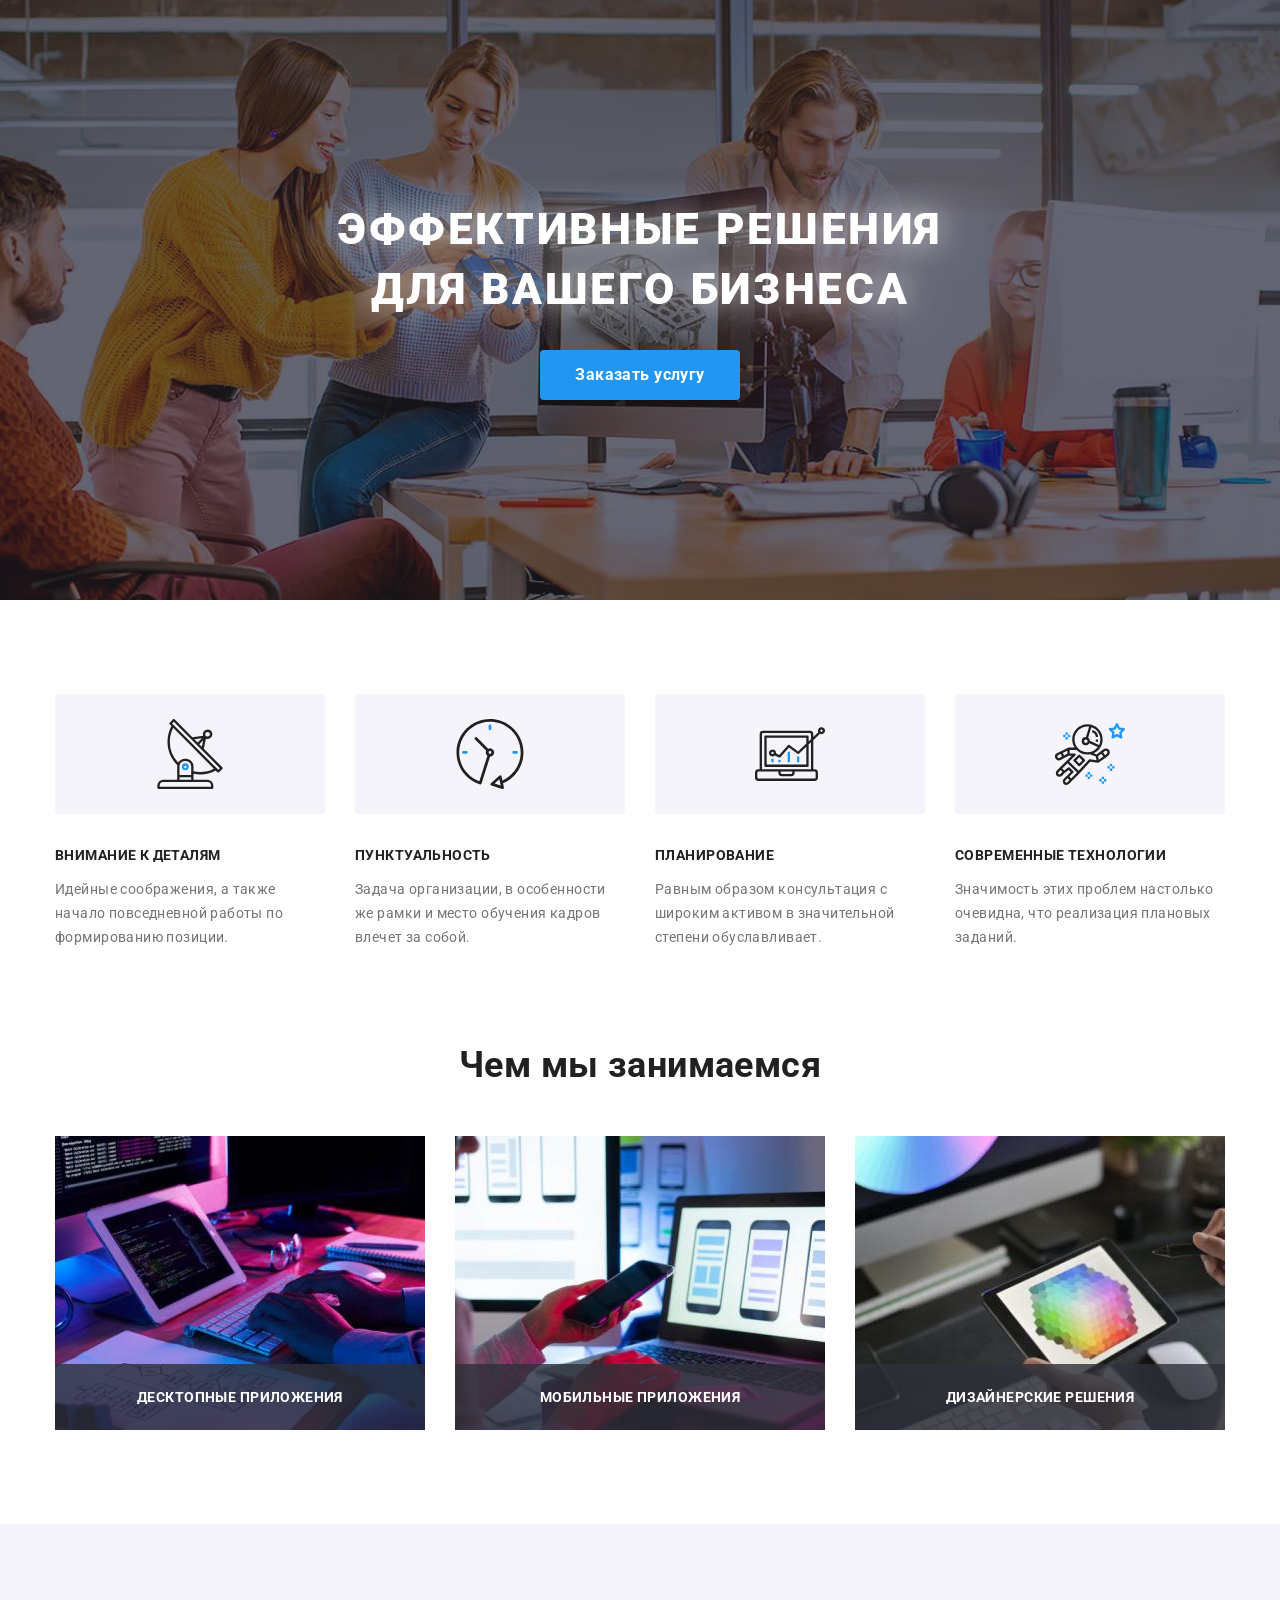
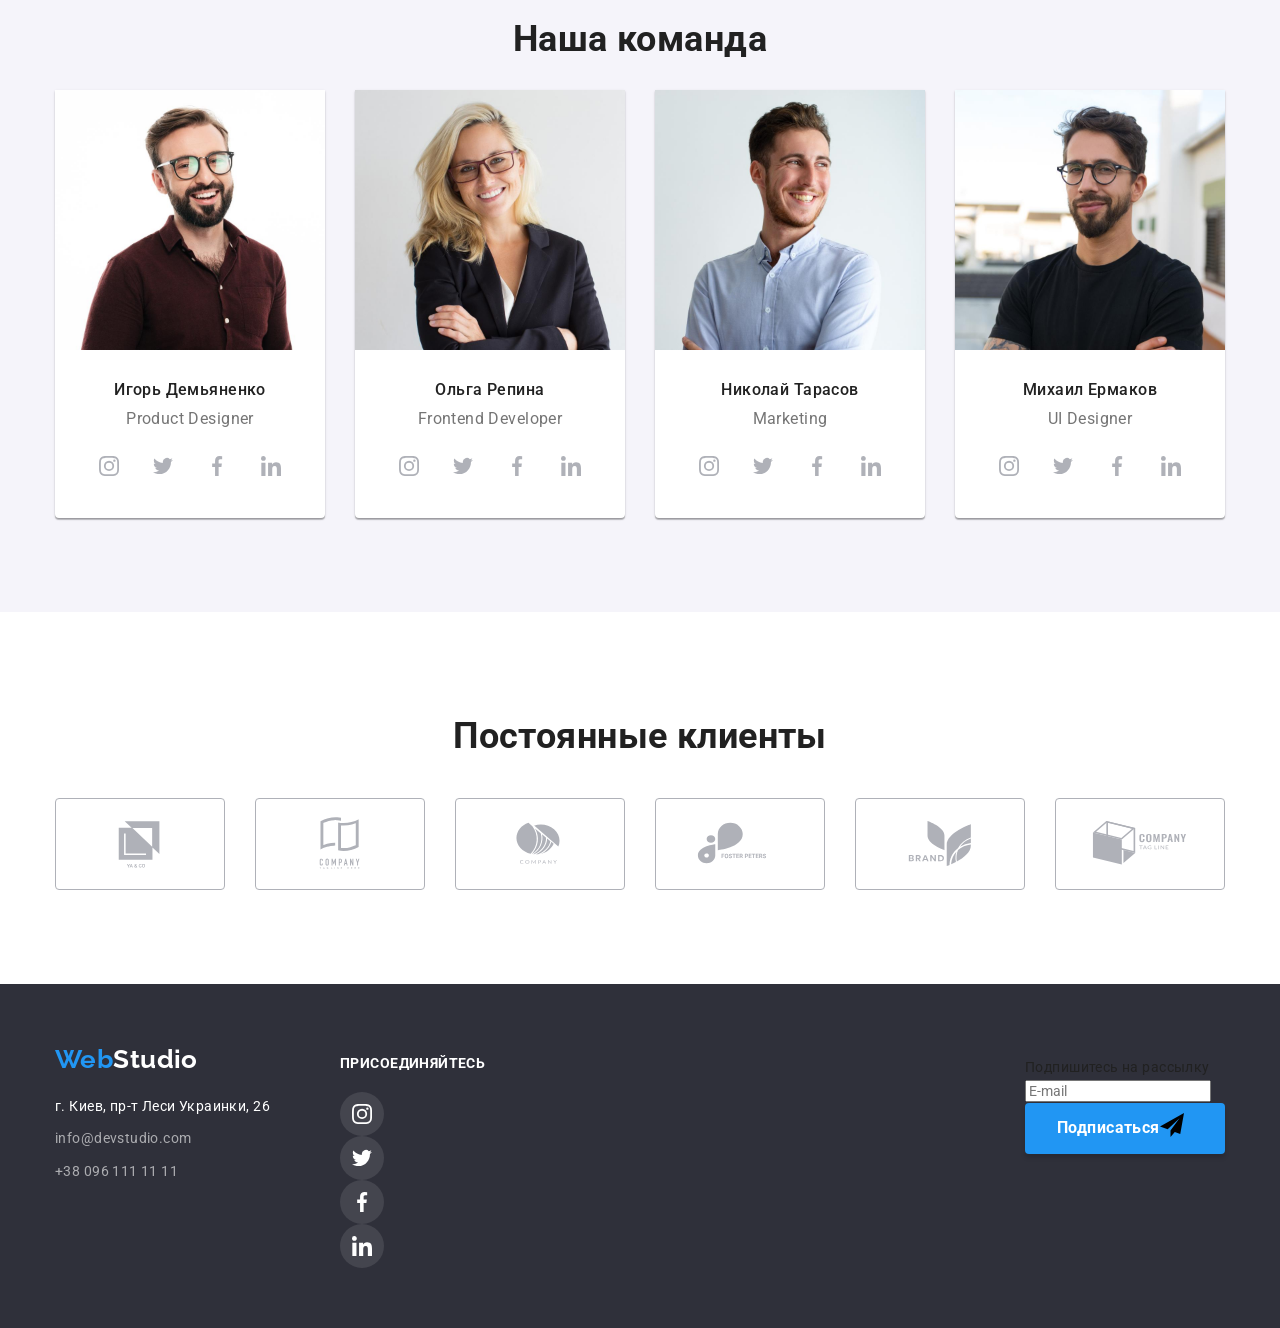
==== commit 316cab45: "save index" ====
--- a/index.html
+++ b/index.html
@@ -103,7 +103,7 @@
               <h3 class="advantage__title">Планирование</h3>
               <p class="advantage__text">Равным образом консультация с широким активом в значительной степени обуславливает.</p>
             </li>
-            <li class="advantage__item">
+            <li class="advantage__item advantage__item--bottom">
               <div class="advantage__svg-box">
                 <svg class="advantage__svg" width="70" height="70">
                   <use href="./images/icons.svg#icon-astronaut4"></use>
--- a/css/main.min.css
+++ b/css/main.min.css
@@ -5,5 +5,5 @@
  Consolas,  'Liberation Mono',  Menlo,- monospace;font-size:1em}small{font-size:80%}sub,sup{font-size:75%;line-height:0;position:relative;vertical-align:baseline}sub{bottom:-0.25em}sup{top:-0.5em}table{text-indent:0;border-color:inherit}button,input,optgroup,select,textarea{font-family:inherit;font-size:100%;line-height:1.15;margin:0}button,select{text-transform:none}button,[type='button'],[type='reset'],[type='submit']{-webkit-appearance:button}::-moz-focus-inner{border-style:none;padding:0}:-moz-focusring{outline:1px dotted ButtonText}:-moz-ui-invalid{box-shadow:none}legend{padding:0}progress{vertical-align:baseline}::-webkit-inner-spin-button,::-webkit-outer-spin-button{height:auto}[type='search']{-webkit-appearance:textfield;outline-offset:-2px}::-webkit-search-decoration{-webkit-appearance:none}::-webkit-file-upload-button{-webkit-appearance:button;font:inherit}summary{display:list-item}.body{color:var(--main-txt-cl);font-style:normal;font-family:var(--main-font);font-weight:400;font-size:14px;line-height:1.71;letter-spacing:0.03em;text-decoration:none}h1,h2,h3,h4,h5,h6,p,ul{margin:0}ul{padding:0}p:last-child{margin-bottom:0}.logo{color:var(--logo-cl-secondary);font-family:var(--secondary-font);font-weight:700;font-size:26px;line-height:1.19;text-decoration:none}.logo--black{color:var(--logo-cl-blakc)}.logo:focus{outline-color:var(--main-bg-cl)}.logo__cl-white{color:var(--logo-cl-white)}.logo--properties{display:block;margin-bottom:20px}.list{list-style:none;margin:0;padding:0}.section{padding-top:60px;padding-bottom:60px}.section--cl{background-color:#f5f4fa}.container{margin-left:auto;margin-right:auto;padding-left:15px;padding-right:15px}@media screen and (min-width: 480px){.section{width:100vw}}@media screen and (min-width: 900px){.container{max-width:768px}}@media screen and (min-width: 1200px){.container{max-width:1200px}.section{padding-top:94px;padding-bottom:94px}}.visually-hidden{position:absolute;width:1px;height:1px;margin:-1px;border:0;padding:0;white-space:nowrap;clip-path:inset(100%);clip:rect(0 0 0 0);overflow:hidden}@media screen and (min-width: 480px){.header__mob-nav-icon{outline:1px solid tomato}.header__container{display:flex;justify-content:space-between}}@media screen and (min-width: 768px){.header{border-bottom:1px solid var(--cl-border)}.header__container{display:flex;align-items:center}.header__mob-nav-icon{display:none}}@media screen and (min-width: 1200px){.header{border-bottom:1px solid var(--cl-border)}.header__container{display:flex;align-items:center}.header__mob-nav-icon{display:none}}@media screen and (min-width: 480px){.site-nav{display:none}}@media screen and (min-width: 768px){.site-nav{display:flex}.site-nav__item{position:relative}.site-nav__link{color:var(--main-txt-cl);text-decoration:none;font-weight:500;font-size:14px;line-height:1.14;letter-spacing:0.02em;transition-property:color;transition-duration:var(--time-hov-foc);transition-timing-function:var(--time-cubic)}.site-nav__link .site-nav__link--current,.site-nav__link:hover,.site-nav__link:focus{color:var(--main-txt-cl-foc);outline:var(--outline-foc)}.site-nav--indent-left{margin-left:93px}.site-nav__item:not(:last-child){margin-right:50px}.site-nav__link{display:block;padding-top:32px;padding-bottom:32px}.site-nav__link--current::after{content:"";position:absolute;bottom:0;left:0;display:block;width:100%;height:4px;background-color:var(--main-bg-cl);border-radius:2px}.site-nav__item{gap:50px}.site-nav__item:hover,.site-nav__item:focus{color:var(--main-txt-cl-foc);outline:var(--outline-foc)}}@media screen and (min-width: 1200px){.site-nav{display:flex}.site-nav__item{position:relative}.site-nav__link{color:var(--main-txt-cl);text-decoration:none;font-weight:500;font-size:14px;line-height:1.14;letter-spacing:0.02em;transition-property:color;transition-duration:var(--time-hov-foc);transition-timing-function:var(--time-cubic)}.site-nav__link .site-nav__link--current,.site-nav__link:hover,.site-nav__link:focus{color:var(--main-txt-cl-foc);outline:var(--outline-foc)}.site-nav--indent-left{margin-left:93px}.site-nav__item:not(:last-child){margin-right:50px}.site-nav__link{display:block;padding-top:32px;padding-bottom:32px}.site-nav__link--current::after{content:"";position:absolute;bottom:0;left:0;display:block;width:100%;height:4px;background-color:var(--main-bg-cl);border-radius:2px}.site-nav__item{gap:50px}.site-nav__item:hover,.site-nav__item:focus{color:var(--main-txt-cl-foc);outline:var(--outline-foc)}}@media screen and (min-width: 480px){.auth-nav{display:none}}@media screen and (min-width: 768px){.auth-nav{display:block}.auth-nav__item{position:relative}.auth-nav__item:nth-child(1){margin-bottom:10px}.auth-nav__link{display:inline-flex;align-items:center;gap:10px;color:var(--secondary-txt-cl);text-decoration:none;font-weight:500;font-size:14px;line-height:1.14;letter-spacing:0.02em;transition-property:color;transition-duration:var(--time-hov-foc);transition-timing-function:var(--time-cubic)}.auth-nav__envelope-svg,.auth-nav__contact-svg{transition-property:fill;transition-duration:var(--time-hov-foc);transition-timing-function:var(--time-cubic)}.auth-nav__link:focus .auth-nav__envelope,.auth-nav__link:hover .auth-nav__envelope{fill:var(--main-bg-cl)}.auth-nav__link:focus .auth-nav__contact,.auth-nav__link:hover .auth-nav__contact{fill:var(--main-bg-cl)}.auth-nav__link:focus,.auth-nav__link:hover{color:var(--main-bg-cl);outline:var(--outline-foc)}.auth-nav--indent{margin-left:auto;gap:30px}}@media screen and (min-width: 1200px){.auth-nav{display:flex}.auth-nav__item{position:relative}.auth-nav__link{display:inline-flex;align-items:center;gap:10px;color:var(--secondary-txt-cl);text-decoration:none;font-weight:500;font-size:14px;line-height:1.14;letter-spacing:0.02em;padding-top:32px;padding-bottom:32px;transition-property:color;transition-duration:var(--time-hov-foc);transition-timing-function:var(--time-cubic)}.auth-nav__envelope-svg,.auth-nav__contact-svg{transition-property:fill;transition-duration:var(--time-hov-foc);transition-timing-function:var(--time-cubic)}.auth-nav__link:focus .auth-nav__envelope,.auth-nav__link:hover .auth-nav__envelope{fill:var(--main-bg-cl)}.auth-nav__link:focus .auth-nav__contact,.auth-nav__link:hover .auth-nav__contact{fill:var(--main-bg-cl)}.auth-nav__link:focus,.auth-nav__link:hover{color:var(--main-bg-cl);outline:var(--outline-foc)}.auth-nav--indent{margin-left:auto;gap:30px}}.hero{text-align:center;background-color:var(--hiro-bg-cl);background-image:linear-gradient(to right, rgba(47,48,58,0.4), rgba(47,48,58,0.4)),url(../images/banner_overla_hero.jpg);background-repeat:no-repeat;background-size:cover;background-position:center;max-width:480px;margin-left:auto;margin-right:auto;padding:118px 0}.hero__title{color:var(--light-txt-cl-white);font-weight:900;letter-spacing:0.06em;font-size:42/26;text-transform:uppercase;margin-bottom:30px;animation:text-flicker-in-glow 3000ms;animation-fill-mode:forwards}@media screen and (min-width: 900px){.hero{max-width:768px;height:400px;text-align:center}.hero__title{font-size:26px;line-height:42/26}}@media screen and (min-width: 1200px){.hero{max-width:1600px;height:600px;padding:200px 0}.hero__title{font-size:44px;line-height:1.36}}@keyframes swing{0%{transform:rotate(2deg)}6%{transform:rotate(-2deg)}12%{transform:rotate(4deg)}18%{transform:rotate(-4deg)}24%{transform:rotate(6deg)}30%{transform:rotate(-6deg)}36%{transform:rotate(6deg)}42%{transform:rotate(-6deg)}48%{transform:rotate(8deg)}54%{transform:rotate(-8deg)}60%{transform:rotate(6deg)}66%{transform:rotate(-6deg)}72%{transform:rotate(4deg)}78%{transform:rotate(-4deg)}84%{transform:rotate(2deg)}90%{transform:rotate(-2deg)}96%{transform:rotate(0deg)}}@keyframes swing-stop{0%{transform:rotate(0)}}@keyframes text-flicker-in-glow{0%{opacity:0}10%{opacity:0;text-shadow:none}10.1%{opacity:1;text-shadow:none}10.2%{opacity:0;text-shadow:none}20%{opacity:0;text-shadow:none}20.1%{opacity:1;text-shadow:0 0 30px rgba(255,255,255,0.25)}20.6%{opacity:0;text-shadow:none}30%{opacity:0;text-shadow:none}30.1%{opacity:1;text-shadow:0 0 30px rgba(255,255,255,0.45),0 0 60px rgba(255,255,255,0.25)}30.5%{opacity:1;text-shadow:0 0 30px rgba(255,255,255,0.45),0 0 60px rgba(255,255,255,0.25)}30.6%{opacity:0;text-shadow:none}45%{opacity:0;text-shadow:none}45.1%{opacity:1;text-shadow:0 0 30px rgba(255,255,255,0.45),0 0 60px rgba(255,255,255,0.25)}50%{opacity:1;text-shadow:0 0 30px rgba(255,255,255,0.45),0 0 60px rgba(255,255,255,0.25)}55%{opacity:1;text-shadow:0 0 30px rgba(255,255,255,0.45),0 0 60px rgba(255,255,255,0.25)}55.1%{opacity:0;text-shadow:none}57%{opacity:0;text-shadow:none}57.1%{opacity:1;text-shadow:0 0 30px rgba(255,255,255,0.55),0 0 60px rgba(255,255,255,0.35)}60%{opacity:1;text-shadow:0 0 30px rgba(255,255,255,0.55),0 0 60px rgba(255,255,255,0.35)}60.1%{opacity:0;text-shadow:none}65%{opacity:0;text-shadow:none}65.1%{opacity:1;text-shadow:0 0 30px rgba(255,255,255,0.55),0 0 60px rgba(255,255,255,0.35),0 0 100px rgba(255,255,255,0.1)}75%{opacity:1;text-shadow:0 0 30px rgba(255,255,255,0.55),0 0 60px rgba(255,255,255,0.35),0 0 100px rgba(255,255,255,0.1)}75.1%{opacity:0;text-shadow:none}77%{opacity:0;text-shadow:none}77.1%{opacity:1;text-shadow:0 0 30px rgba(255,255,255,0.55),0 0 60px rgba(255,255,255,0.4),0 0 110px rgba(255,255,255,0.2),0 0 100px rgba(255,255,255,0.1)}85%{opacity:1;text-shadow:0 0 30px rgba(255,255,255,0.55),0 0 60px rgba(255,255,255,0.4),0 0 110px rgba(255,255,255,0.2),0 0 100px rgba(255,255,255,0.1)}85.1%{opacity:0;text-shadow:none}86%{opacity:0;text-shadow:none}86.1%{opacity:1;text-shadow:0 0 30px rgba(255,255,255,0.6),0 0 60px rgba(255,255,255,0.45),0 0 110px rgba(255,255,255,0.25),0 0 100px rgba(255,255,255,0.1)}100%{opacity:1;text-shadow:0 0 30px rgba(255,255,255,0.6),0 0 60px rgba(255,255,255,0.45),0 0 110px rgba(255,255,255,0.25),0 0 100px rgba(255,255,255,0.1)}}.button{background-color:var(--main-bg-cl);color:var(--light-txt-cl-white);max-width:250px;min-width:200px;min-height:50px;font-weight:700;font-size:16px;line-height:1.88;letter-spacing:0.06em;box-shadow:0px 4px 4px rgba(0,0,0,0.15);padding:10px 32px;border:none;font-family:inherit;letter-spacing:inherit;cursor:pointer;text-align:center;border-radius:4px;transition-property:background-color;transition-duration:var(--time-hov-foc);transition-timing-function:var(--time-cubic)}.button__hero{animation:swing 6000ms cubic-bezier(0.4, 0, 0.2, 1) infinite;align-items:center}.button__footer-form:hover,.button__hero:hover,.button__modal:hover{background-color:var(--btn-bg-cl-hiro);animation-play-state:paused;animation:swing-stop 2ms}.button__footer-form:focus,.button__hero:focus,.button__modal:focus{background-color:var(--btn-bg-cl-hiro);outline:var(--outline-foc)}.button__footer-form{display:flex}.button__modal{display:block;margin-left:auto;margin-right:auto}.advantage__item{max-width:450px;margin-left:auto;margin-right:auto}.advantage__item:not(:last-child){margin-bottom:30px}.advantage__title{font-size:inherit;font-weight:700;line-height:16/14;text-transform:uppercase;text-align:center;margin-bottom:10px}.advantage__text{color:var(--secondary-txt-cl);line-height:24/14;letter-spacing:0.03em;color:#757575}.advantage__svg-box{display:flex;max-width:450px;height:120px;margin-bottom:30px;border-radius:4px;background-color:var(--bg-soc-logo-link);justify-content:center;align-items:center}@media screen and (min-width: 900px){.advantage{display:flex;flex-wrap:wrap;gap:30px}.advantage .advantage__item{flex-basis:354px;margin-bottom:0}.advantage__svg-box{max-width:354px;height:120px}.advantage__title{text-align:left;margin-bottom:10px}.advantage__item{margin-bottom:0;text-align:left}}@media screen and (min-width: 1200px){.advantage{display:flex;flex-wrap:nowrap;gap:30px}.advantage__svg-box{width:270px;height:120px}}.occupation{display:none}@media screen and (min-width: 900px){.occupation{display:none}}@media screen and (min-width: 1200px){.occupation{display:block;padding-top:0}.occupation__titel{font-weight:700;font-size:36px;line-height:1.17;text-align:center;margin-bottom:50px}.occupation__list{display:flex;gap:30px;padding-left:0;justify-content:center}.occupation__item{position:relative;background-color:var(--button-text-color);background-size:cover}.occupation__img{display:block}.occupation__text-card{position:absolute;bottom:0;left:0;font-weight:700;line-height:0.88;text-align:center;text-transform:uppercase;color:var(--light-txt-cl-white);background-color:var(--bg-occupation-card);padding-top:27px;padding-bottom:27px;width:100%}}.team{margin-left:auto;margin-right:auto}.team__titel{font-weight:700;font-size:36px;line-height:1.17;text-align:center;margin-bottom:30px}.team__list{display:block;gap:30px;margin-left:auto;margin-right:auto}.team--no-line{display:block}.team__img{width:354px;height:374px;margin:auto}.team__card{box-shadow:0px 1px 3px rgba(0,0,0,0.12),0px 1px 1px rgba(0,0,0,0.14),0px 2px 1px rgba(0,0,0,0.2);border-radius:0px 0px 4px 4px;text-align:center;background-color:#ffffff;width:354px;margin-left:auto;margin-right:auto}.team__card:not(:last-child){margin-bottom:30px}@media screen and (min-width: 450px){.team__img{width:450px;height:460px}.team__card{width:450px}}@media screen and (min-width: 900px){.team__img{object-fit:cover;width:354px;height:374px}.team__list{display:flex;flex-wrap:wrap;gap:30px}.team .team__card{margin:0;width:354px}}@media screen and (min-width: 1200px){.team__titel{margin-bottom:50px}.team__img{width:270px;height:260px}.team .team__card{margin:0;width:270px}}.card{padding-top:30px;padding-bottom:30px}.card__people{font-weight:500;font-size:16px;line-height:1.19;margin-bottom:10px}.card__work{color:var(--secondary-txt-cl);font-size:16px;line-height:1.19;margin-bottom:16px}.icon{display:flex;justify-content:center;padding:0;gap:10px;cursor:pointer}.icon__element{display:flex;width:44px;height:44px;align-items:center;justify-content:center;border-radius:50%;transition-property:background-color;transition-duration:var(--time-hov-foc);transition-timing-function:var(--time-hov-foc)}.icon__link{display:flex;width:44px;height:44px;align-items:center;justify-content:center;border-radius:50%;transition-property:background-color;transition-duration:var(--time-hov-foc);transition-timing-function:var(--time-cubic)}.icon__link:focus,.icon__link:hover{background-color:var(--main-bg-cl);outline-color:var(--secondary-bg-cl)}.icon__svg{fill:var(--bg-card-link-svg);transition-property:fill;transition-duration:var(--time-hov-foc);transition-timing-function:var(--time-cubic)}.icon__link:hover .icon__svg,.icon__link:focus .icon__svg{fill:var(--secondary-bg-cl)}.partners__title{font-weight:700;font-size:28px;line-height:33/28;text-align:center;margin-bottom:30px}.partners__grid{display:flex;flex-wrap:wrap;gap:30px;margin-left:auto;margin-right:auto;justify-content:center}.partners__link:focus{outline:var(--outline-foc);border:1px solid var(--main-bg-cl)}.partners__link{display:flex;justify-content:center;align-items:center;width:210px;height:92px;border-radius:4px;border:1px solid var(--bg-footer-soc-link);transition:border-color var(--time-hov-foc) var(--time-cubic)}.partners__link:focus .partners__svg{fill:var(--main-bg-cl)}.partners__link:hover{border:1px solid var(--main-bg-cl)}.partners__link:hover .partners__svg{fill:var(--main-bg-cl)}.partners__svg{fill:var(--bg-footer-soc-link);transition:fill var(--time-hov-foc) var(--time-cubic)}.partners__item{flex-basis:240px}@media screen and (min-width: 1200px){.partners__link{width:170px;height:92px}.partners__title{font-size:36px;line-height:42/36}}.footer{padding:60px 0px;background-color:var(--bg-footer-cl)}.footer__icon-titel{margin:0;padding:0;margin-bottom:14px;font-weight:700;line-height:16/14;text-transform:uppercase;color:var(--light-txt-cl-white)}.footer__icon-link{display:flex;gap:10px;width:44px;height:44px;background-color:var(--bg-footer-soc);border-radius:50%;justify-content:center;align-items:center;transition:background var(--time-hov-foc) var(--time-cubic)}.footer__icon-svg{fill:var(--light-txt-cl-white)}.footer__icon-link:hover{background:var(--main-bg-cl)}.footer__icon-link:focus{background:var(--main-bg-cl);outline:var(--outline-foc)}@media screen and (min-width: 1200px){.footer__container{display:flex}.footer__icon-titel{margin:0;padding:0;margin-bottom:20px;line-height:1.14}.footer__icon-footer{margin-left:70px;margin-top:12px}.footer__icon-link{display:flex;gap:10px;width:44px;height:44px;background-color:var(--bg-footer-soc);border-radius:50%;justify-content:center;align-items:center;transition:background var(--time-hov-foc) var(--time-cubic)}}.address__item:not(:last-child){margin-bottom:9px}.address__link{font-style:normal;color:var(--light-txt-cl-white);text-decoration:none;outline:none;transition-property:color;transition-duration:var(--time-hov-foc);transition-timing-function:var(--time-cubic)}.address__link:focus,.address__link:hover{color:var(--main-bg-cl)}.address__item:not(:last-child){margin-bottom:9px}.address__link{font-style:normal;color:var(--light-txt-cl-white);text-decoration:none;outline:none;transition-property:color;transition-duration:var(--time-hov-foc);transition-timing-function:var(--time-cubic)}.address__link:focus,.address__link:hover{color:var(--main-bg-cl)}.address__link-contact{color:rgba(255,255,255,0.6);text-decoration:none;line-height:1.71;display:block}.address__link-contact+.address__link-contact{display:block;margin-bottom:9px}.address__link-contact:hover{color:var(--main-bg-cl)}.address__link-contact{font-style:normal;color:var(--address__link-text-cl);outline:none;text-decoration:none;transition-property:color;transition-duration:var(--time-hov-foc);transition-timing-function:var(--time-cubic)}.address__link-contact:hover,.address__link-contact:focus{color:var(--main-bg-cl);outline:vap(--outline-foc)}@media screen and (min-width: 1200px){.form-footer{margin-left:auto;margin-top:12px}.footer__titel{margin:0;padding:0;margin-bottom:20px;font-weight:700;line-height:1.14;text-transform:uppercase;color:var(--light-txt-cl-white)}.footer__position{display:flex;gap:12px;justify-content:center;align-items:center}.footer__input:focus-visible{outline:var(--main-bg-cl) auto 1px}.footer__input{display:flex;justify-content:center;align-items:center;width:358px;padding:15px 16px;border-radius:4px;border:1px solid #6e6e75;color:#ffffff;background-color:var(--bg-footer-cl);font-size:14px;line-height:1.14;letter-spacing:0.01em;transition-property:outline;transition-duration:var(--time-hov-foc);transition-timing-function:var(--time-cubic)}.footer__input::placeholder{color:#acacb0}.footer__button-svg{margin-left:10px;fill:#ffffff}}.backdrop{position:fixed;top:0;left:0;width:100%;height:100%;background-color:rgba(0,0,0,0.2);transition-property:opacity;transition-duration:var(--time-hov-foc);transition-timing-function:var(--time-cubic)}.backdrop__is-hidden .modal{transform:translate(-50%, 50%) scale(0.3)}.backdrop__is-hidden{opacity:0;pointer-events:none}.modal{position:absolute;top:50%;left:50%;transform:translate(-50%, -50%) scale(1);width:528px;height:581px;display:block;background-color:var(--secondary-bg-cl);padding:40px;transition-property:transform;transition-duration:var(--time-hov-foc);transition-timing-function:var(--time-cubic);box-shadow:0px 1px 3px rgba(0,0,0,0.12),0px 1px 1px rgba(0,0,0,0.14),0px 2px 1px rgba(0,0,0,0.2);border-radius:4px}.modal__button-close{position:absolute;top:0;right:0;transform:translate(-8px, 8px);display:flex;justify-content:center;align-items:center;padding:0;margin:0;border-width:0px;width:30px;height:30px;border-radius:50%;cursor:pointer;outline-color:#2196f3}.modal__icon-close{--color1: #ffffff;--color2: rgba(0, 0, 0, 0.1);--color3: #212121;transition-property:fill;transition-duration:var(--time-hov-foc);transition-timing-function:var(--time-cubic)}.modal__button-close:focus-visible .modal__icon-close{--color3: #2196f3}.modal__icon-close:hover{--color3: #2196f3}.modal__title{display:inline-block;font-weight:700;font-size:20px;line-height:23px;text-align:center;margin-bottom:12px}.modal__input-svg:focus-visible{--color3: #2196f3}.form-modal__grup:not(:last-child){margin-bottom:10px}.form-modal__label{position:relative;display:flex;flex-direction:column;font-size:12px;line-height:1.17;letter-spacing:0.01em;color:var(--bg-form-cl)}.form-modal__input{margin-top:4px;padding:12px 12px 12px 42px;border:1px solid var(--input-border-cl);border-radius:4px;transition-property:outline;transition-duration:var(--time-hov-foc);transition-property:var(--time-cubic)}.form-modal__input:focus-within{outline:var(--main-bg-cl) auto 1px}.form-modal__input-svg{transition-property:fill;transition-duration:var(--time-hov-foc);transition-property:var(--time-cubic)}.form-modal__input:focus-within ~ .form-modal__input-svg{fill:var(--main-bg-cl)}.form-modal__input.comment{padding:12px;height:120px;resize:none;border-radius:4px}.form-modal__input.comment::placeholder{text-align:top;color:rgba(117,117,117,0.5)}.form-modal__input-svg{display:block;position:absolute;bottom:0;left:0;transform:translate(12px, -11px);fill:var(--main-txt-cl)}.checkbox{display:flex;justify-content:center;align-items:center;margin-top:20px;margin-bottom:30px}.checkbox__input:focus-visible ~ .checkbox__position>.checkbox__icon{--color3: var(--bg-checkbox-icon-blue)}.checkbox__input:focus-visible{outline-color:var(--main-bg-cl)}.checkbox__position{position:relative}.checkbox__icon{position:absolute;top:0;left:0;transform:translate(-100%, -50%);--color1: var(--bg-checkbox-icon-white);--color2: var(--bg-checkbox-icon-white);--color3: var(--bg-checkbox-icon-black)}.checkbox__icon:focus{--color1: var(--bg-checkbox-icon-white);--color2: var(--bg-checkbox-icon-white);--color3: var(--bg-checkbox-icon-black)}.checkbox__input:checked ~ .checkbox__position>.checkbox__icon{--color1: var(--bg-checkbox-icon-blue);--color2: var(--bg-checkbox-icon-white);--color3: var(--bg-checkbox-icon-blue)}.checkbox__input:focus ~ .checkbox__position>.checkbox__icon{--color3: var(--bg-checkbox-icon-blue)}.checkbox__text{color:var(--bg-form-cl);margin-left:8px}.checkbox__link-text{color:var(--main-bg-cl);text-decoration-line:underline}.filter-button{display:flex;gap:8px;padding:0;margin:0 0 50px 0;justify-content:center}.filter-button__button-primary{background-color:var(--button-text-color);color:var(--main-txt-cl);font-weight:500;font-size:16px;line-height:1.62;padding:6px 22px;border:none;font-family:inherit;letter-spacing:inherit;cursor:pointer;align-items:center;text-align:center;border-radius:4px;transition-property:color, background-color;transition-duration:var(--time-hov-foc);transition-timing-function:var(--time-cubic)}.filter-button__button-primary:hover,.filter-button__button-primary:focus{background-color:var(--main-bg-cl);color:var(--light-txt-cl-white);box-shadow:0px 3px 1px rgba(0,0,0,0.1),0px 1px 2px rgba(0,0,0,0.08),0px 2px 2px rgba(0,0,0,0.12)}.filter-button__button-primary:focus{outline:var(--outline-foc)}.contaent-cards{display:flex;row-gap:30px;column-gap:30px;flex-wrap:wrap;padding-left:0;margin-top:0;margin-bottom:0}.contaent-cards__link{display:block;text-decoration:inherit;color:inherit}.contaent-cards__link:hover{box-shadow:0px 1px 1px rgba(0,0,0,0.12),0px 4px 4px rgba(0,0,0,0.06),1px 4px 6px rgba(0,0,0,0.16)}.contaent-cards__link:focus{outline:var(--outline-foc);box-shadow:0px 1px 1px rgba(0,0,0,0.12),0px 4px 4px rgba(0,0,0,0.06),1px 4px 6px rgba(0,0,0,0.16)}.contaent-cards__list-cards{margin-left:0;display:block;background-color:var(--secondary-bg-cl);position:relative}.contaent-box{display:block;max-width:368px;margin-left:auto;margin-right:auto;padding:20px 24px;outline:1px solid var(--cl-border)}.contaent-box__titel{font-family:var(--main-font);font-size:18px;line-height:2;font-weight:700;letter-spacing:0.06em;margin-bottom:4px}.contaent-box__contents{color:var(--secondary-txt-cl);font-family:var(--main-font);font-size:16px;line-height:1.88}.cards-information{position:relative;overflow:hidden}.cards-information__img{display:block;object-fit:contain;background-color:var(--secondary-bg-cl)}.cards-information__contaent{position:absolute;top:0;left:0;transform:translate(0, 101%);font-weight:400;font-size:18px;line-height:1.56;width:370px;height:294px;color:var(--light-txt-cl-white);background:var(--bg-cards-information-box);padding:63px 24px;margin:0;transition-property:transform;transition-duration:var(--time-hov-foc);transition-timing-function:var(--time-cubic)}.contaent-cards__list-cards:hover .cards-information__contaent{transform:translate(0, 0)}
+ monospace;font-size:1em}small{font-size:80%}sub,sup{font-size:75%;line-height:0;position:relative;vertical-align:baseline}sub{bottom:-0.25em}sup{top:-0.5em}table{text-indent:0;border-color:inherit}button,input,optgroup,select,textarea{font-family:inherit;font-size:100%;line-height:1.15;margin:0}button,select{text-transform:none}button,[type='button'],[type='reset'],[type='submit']{-webkit-appearance:button}::-moz-focus-inner{border-style:none;padding:0}:-moz-focusring{outline:1px dotted ButtonText}:-moz-ui-invalid{box-shadow:none}legend{padding:0}progress{vertical-align:baseline}::-webkit-inner-spin-button,::-webkit-outer-spin-button{height:auto}[type='search']{-webkit-appearance:textfield;outline-offset:-2px}::-webkit-search-decoration{-webkit-appearance:none}::-webkit-file-upload-button{-webkit-appearance:button;font:inherit}summary{display:list-item}.body{color:var(--main-txt-cl);font-style:normal;font-family:var(--main-font);font-weight:400;font-size:14px;line-height:1.71;letter-spacing:0.03em;text-decoration:none}h1,h2,h3,h4,h5,h6,p,ul{margin:0}ul{padding:0}p:last-child{margin-bottom:0}.logo{color:var(--logo-cl-secondary);font-family:var(--secondary-font);font-weight:700;font-size:26px;line-height:1.19;text-decoration:none}.logo--black{color:var(--logo-cl-blakc)}.logo:focus{outline-color:var(--main-bg-cl)}.logo__cl-white{color:var(--logo-cl-white)}.logo--properties{display:block;margin-bottom:20px}.list{list-style:none;margin:0;padding:0}.section{padding-top:60px;padding-bottom:60px}.section--cl{background-color:#f5f4fa}@media screen and (min-width: 1200px){.section{padding-top:94px;padding-bottom:94px}}.container{margin-left:auto;margin-right:auto;padding-left:15px;padding-right:15px}@media screen and (min-width: 768px){.container{max-width:768px}}@media screen and (min-width: 1200px){.container{max-width:1200px}}.visually-hidden{position:absolute;width:1px;height:1px;margin:-1px;border:0;padding:0;white-space:nowrap;clip-path:inset(100%);clip:rect(0 0 0 0);overflow:hidden}@media screen and (min-width: 480px){.header__mob-nav-icon{outline:1px solid tomato}.header__container{display:flex;justify-content:space-between}}@media screen and (min-width: 768px){.header{border-bottom:1px solid var(--cl-border)}.header__container{display:flex;align-items:center}.header__mob-nav-icon{display:none}}@media screen and (min-width: 1200px){.header{border-bottom:1px solid var(--cl-border)}.header__container{display:flex;align-items:center}.header__mob-nav-icon{display:none}}@media screen and (min-width: 480px){.site-nav{display:none}}@media screen and (min-width: 768px){.site-nav{display:flex}.site-nav__item{position:relative}.site-nav__link{color:var(--main-txt-cl);text-decoration:none;font-weight:500;font-size:14px;line-height:1.14;letter-spacing:0.02em;transition-property:color;transition-duration:var(--time-hov-foc);transition-timing-function:var(--time-cubic)}.site-nav__link .site-nav__link--current,.site-nav__link:hover,.site-nav__link:focus{color:var(--main-txt-cl-foc);outline:var(--outline-foc)}.site-nav--indent-left{margin-left:93px}.site-nav__item:not(:last-child){margin-right:50px}.site-nav__link{display:block;padding-top:32px;padding-bottom:32px}.site-nav__link--current::after{content:"";position:absolute;bottom:0;left:0;display:block;width:100%;height:4px;background-color:var(--main-bg-cl);border-radius:2px}.site-nav__item{gap:50px}.site-nav__item:hover,.site-nav__item:focus{color:var(--main-txt-cl-foc);outline:var(--outline-foc)}}@media screen and (min-width: 1200px){.site-nav{display:flex}.site-nav__item{position:relative}.site-nav__link{color:var(--main-txt-cl);text-decoration:none;font-weight:500;font-size:14px;line-height:1.14;letter-spacing:0.02em;transition-property:color;transition-duration:var(--time-hov-foc);transition-timing-function:var(--time-cubic)}.site-nav__link .site-nav__link--current,.site-nav__link:hover,.site-nav__link:focus{color:var(--main-txt-cl-foc);outline:var(--outline-foc)}.site-nav--indent-left{margin-left:93px}.site-nav__item:not(:last-child){margin-right:50px}.site-nav__link{display:block;padding-top:32px;padding-bottom:32px}.site-nav__link--current::after{content:"";position:absolute;bottom:0;left:0;display:block;width:100%;height:4px;background-color:var(--main-bg-cl);border-radius:2px}.site-nav__item{gap:50px}.site-nav__item:hover,.site-nav__item:focus{color:var(--main-txt-cl-foc);outline:var(--outline-foc)}}@media screen and (min-width: 480px){.auth-nav{display:none}}@media screen and (min-width: 768px){.auth-nav{display:block}.auth-nav__item{position:relative}.auth-nav__item:nth-child(1){margin-bottom:10px}.auth-nav__link{display:inline-flex;align-items:center;gap:10px;color:var(--secondary-txt-cl);text-decoration:none;font-weight:500;font-size:14px;line-height:1.14;letter-spacing:0.02em;transition-property:color;transition-duration:var(--time-hov-foc);transition-timing-function:var(--time-cubic)}.auth-nav__envelope-svg,.auth-nav__contact-svg{transition-property:fill;transition-duration:var(--time-hov-foc);transition-timing-function:var(--time-cubic)}.auth-nav__link:focus .auth-nav__envelope,.auth-nav__link:hover .auth-nav__envelope{fill:var(--main-bg-cl)}.auth-nav__link:focus .auth-nav__contact,.auth-nav__link:hover .auth-nav__contact{fill:var(--main-bg-cl)}.auth-nav__link:focus,.auth-nav__link:hover{color:var(--main-bg-cl);outline:var(--outline-foc)}.auth-nav--indent{margin-left:auto;gap:30px}}@media screen and (min-width: 1200px){.auth-nav{display:flex}.auth-nav__item{position:relative}.auth-nav__link{display:inline-flex;align-items:center;gap:10px;color:var(--secondary-txt-cl);text-decoration:none;font-weight:500;font-size:14px;line-height:1.14;letter-spacing:0.02em;padding-top:32px;padding-bottom:32px;transition-property:color;transition-duration:var(--time-hov-foc);transition-timing-function:var(--time-cubic)}.auth-nav__envelope-svg,.auth-nav__contact-svg{transition-property:fill;transition-duration:var(--time-hov-foc);transition-timing-function:var(--time-cubic)}.auth-nav__link:focus .auth-nav__envelope,.auth-nav__link:hover .auth-nav__envelope{fill:var(--main-bg-cl)}.auth-nav__link:focus .auth-nav__contact,.auth-nav__link:hover .auth-nav__contact{fill:var(--main-bg-cl)}.auth-nav__link:focus,.auth-nav__link:hover{color:var(--main-bg-cl);outline:var(--outline-foc)}.auth-nav--indent{margin-left:auto;gap:30px}}.hero{text-align:center;background-color:var(--hiro-bg-cl);background-image:linear-gradient(to right, rgba(47,48,58,0.4), rgba(47,48,58,0.4)),url(../images/banner_overla_hero.jpg);background-repeat:no-repeat;background-size:cover;background-position:center;max-width:480px;height:400px;margin-left:auto;margin-right:auto;padding:118px 0}.hero__title{color:var(--light-txt-cl-white);font-weight:900;letter-spacing:0.06em;font-size:42/26;text-transform:uppercase;margin-bottom:30px;animation:text-flicker-in-glow 3000ms;animation-fill-mode:forwards}@media screen and (min-width: 768px){.hero{max-width:768px;text-align:center}.hero__title{font-size:26px;line-height:42/26}}@media screen and (min-width: 1200px){.hero{max-width:1600px;height:600px;padding:200px 0}.hero__title{font-size:44px;line-height:1.36}}@keyframes swing{0%{transform:rotate(2deg)}6%{transform:rotate(-2deg)}12%{transform:rotate(4deg)}18%{transform:rotate(-4deg)}24%{transform:rotate(6deg)}30%{transform:rotate(-6deg)}36%{transform:rotate(6deg)}42%{transform:rotate(-6deg)}48%{transform:rotate(8deg)}54%{transform:rotate(-8deg)}60%{transform:rotate(6deg)}66%{transform:rotate(-6deg)}72%{transform:rotate(4deg)}78%{transform:rotate(-4deg)}84%{transform:rotate(2deg)}90%{transform:rotate(-2deg)}96%{transform:rotate(0deg)}}@keyframes swing-stop{0%{transform:rotate(0)}}@keyframes text-flicker-in-glow{0%{opacity:0}10%{opacity:0;text-shadow:none}10.1%{opacity:1;text-shadow:none}10.2%{opacity:0;text-shadow:none}20%{opacity:0;text-shadow:none}20.1%{opacity:1;text-shadow:0 0 30px rgba(255,255,255,0.25)}20.6%{opacity:0;text-shadow:none}30%{opacity:0;text-shadow:none}30.1%{opacity:1;text-shadow:0 0 30px rgba(255,255,255,0.45),0 0 60px rgba(255,255,255,0.25)}30.5%{opacity:1;text-shadow:0 0 30px rgba(255,255,255,0.45),0 0 60px rgba(255,255,255,0.25)}30.6%{opacity:0;text-shadow:none}45%{opacity:0;text-shadow:none}45.1%{opacity:1;text-shadow:0 0 30px rgba(255,255,255,0.45),0 0 60px rgba(255,255,255,0.25)}50%{opacity:1;text-shadow:0 0 30px rgba(255,255,255,0.45),0 0 60px rgba(255,255,255,0.25)}55%{opacity:1;text-shadow:0 0 30px rgba(255,255,255,0.45),0 0 60px rgba(255,255,255,0.25)}55.1%{opacity:0;text-shadow:none}57%{opacity:0;text-shadow:none}57.1%{opacity:1;text-shadow:0 0 30px rgba(255,255,255,0.55),0 0 60px rgba(255,255,255,0.35)}60%{opacity:1;text-shadow:0 0 30px rgba(255,255,255,0.55),0 0 60px rgba(255,255,255,0.35)}60.1%{opacity:0;text-shadow:none}65%{opacity:0;text-shadow:none}65.1%{opacity:1;text-shadow:0 0 30px rgba(255,255,255,0.55),0 0 60px rgba(255,255,255,0.35),0 0 100px rgba(255,255,255,0.1)}75%{opacity:1;text-shadow:0 0 30px rgba(255,255,255,0.55),0 0 60px rgba(255,255,255,0.35),0 0 100px rgba(255,255,255,0.1)}75.1%{opacity:0;text-shadow:none}77%{opacity:0;text-shadow:none}77.1%{opacity:1;text-shadow:0 0 30px rgba(255,255,255,0.55),0 0 60px rgba(255,255,255,0.4),0 0 110px rgba(255,255,255,0.2),0 0 100px rgba(255,255,255,0.1)}85%{opacity:1;text-shadow:0 0 30px rgba(255,255,255,0.55),0 0 60px rgba(255,255,255,0.4),0 0 110px rgba(255,255,255,0.2),0 0 100px rgba(255,255,255,0.1)}85.1%{opacity:0;text-shadow:none}86%{opacity:0;text-shadow:none}86.1%{opacity:1;text-shadow:0 0 30px rgba(255,255,255,0.6),0 0 60px rgba(255,255,255,0.45),0 0 110px rgba(255,255,255,0.25),0 0 100px rgba(255,255,255,0.1)}100%{opacity:1;text-shadow:0 0 30px rgba(255,255,255,0.6),0 0 60px rgba(255,255,255,0.45),0 0 110px rgba(255,255,255,0.25),0 0 100px rgba(255,255,255,0.1)}}.button{background-color:var(--main-bg-cl);color:var(--light-txt-cl-white);max-width:250px;min-width:200px;min-height:50px;font-weight:700;font-size:16px;line-height:1.88;letter-spacing:0.06em;box-shadow:0px 4px 4px rgba(0,0,0,0.15);padding:10px 32px;border:none;font-family:inherit;letter-spacing:inherit;cursor:pointer;text-align:center;border-radius:4px;transition-property:background-color;transition-duration:var(--time-hov-foc);transition-timing-function:var(--time-cubic)}.button__hero{animation:swing 6000ms cubic-bezier(0.4, 0, 0.2, 1) infinite;align-items:center}.button__footer-form:hover,.button__hero:hover,.button__modal:hover{background-color:var(--btn-bg-cl-hiro);animation-play-state:paused;animation:swing-stop 2ms}.button__footer-form:focus,.button__hero:focus,.button__modal:focus{background-color:var(--btn-bg-cl-hiro);outline:var(--outline-foc)}.button__footer-form{display:flex}.button__modal{display:block;margin-left:auto;margin-right:auto}.advantage__item{max-width:450px;margin-left:auto;margin-right:auto}.advantage__title{font-size:inherit;font-weight:700;line-height:16/14;text-transform:uppercase;text-align:center;margin-bottom:10px}.advantage__text{color:var(--secondary-txt-cl);line-height:24/14;letter-spacing:0.03em;color:#757575}.advantage__svg-box{display:flex;max-width:450px;height:120px;margin-bottom:30px;border-radius:4px;background-color:var(--bg-soc-logo-link);justify-content:center;align-items:center}@media screen and (max-width: 768px){.advantage__item:not(:last-child){margin-bottom:30px}}@media screen and (min-width: 768px){.advantage{display:flex;flex-wrap:wrap;gap:30px}.advantage__svg-box{max-width:354px;height:120px}.advantage__title{text-align:left;margin-bottom:10px}.advantage__item{max-width:354px;margin-bottom:0;text-align:left}.advantage__item--bottom{flex-basis:354px;margin-bottom:0}}@media screen and (min-width: 1200px){.advantage{display:flex;flex-wrap:nowrap;gap:30px}.advantage__svg-box{width:270px;height:120px}}.occupation{display:none}@media screen and (min-width: 900px){.occupation{display:none}}@media screen and (min-width: 1200px){.occupation{display:block;padding-top:0}.occupation__titel{font-weight:700;font-size:36px;line-height:1.17;text-align:center;margin-bottom:50px}.occupation__list{display:flex;gap:30px;padding-left:0;justify-content:center}.occupation__item{position:relative;background-color:var(--button-text-color);background-size:cover}.occupation__img{display:block}.occupation__text-card{position:absolute;bottom:0;left:0;font-weight:700;line-height:0.88;text-align:center;text-transform:uppercase;color:var(--light-txt-cl-white);background-color:var(--bg-occupation-card);padding-top:27px;padding-bottom:27px;width:100%}}.team{margin-left:auto;margin-right:auto}.team__titel{font-weight:700;font-size:36px;line-height:1.17;text-align:center;margin-bottom:30px}.team__list{display:block;gap:30px;margin-left:auto;margin-right:auto}.team--no-line{display:block}.team__img{width:354px;height:374px;margin:auto}.team__card{box-shadow:0px 1px 3px rgba(0,0,0,0.12),0px 1px 1px rgba(0,0,0,0.14),0px 2px 1px rgba(0,0,0,0.2);border-radius:0px 0px 4px 4px;text-align:center;background-color:#ffffff;width:354px;margin-left:auto;margin-right:auto}@media screen and (min-width: 480px){.team__img{width:450px;height:460px}.team__card{width:450px}}@media screen and (max-width: 768px){.team__card:not(:last-child){margin-bottom:30px}}@media screen and (min-width: 768px){.team__img{width:354px;height:374px}.team__list{display:flex;flex-wrap:wrap;gap:30px}.team__card{margin:0;width:354px}}@media screen and (min-width: 1200px){.team__img{width:270px;height:260px}.team__card{margin:0;width:270px}}.card{padding-top:30px;padding-bottom:30px}.card__people{font-weight:500;font-size:16px;line-height:1.19;margin-bottom:10px}.card__work{color:var(--secondary-txt-cl);font-size:16px;line-height:1.19;margin-bottom:16px}.icon{display:flex;justify-content:center;padding:0;gap:10px;cursor:pointer}.icon__element{display:flex;width:44px;height:44px;align-items:center;justify-content:center;border-radius:50%;transition-property:background-color;transition-duration:var(--time-hov-foc);transition-timing-function:var(--time-hov-foc)}.icon__link{display:flex;width:44px;height:44px;align-items:center;justify-content:center;border-radius:50%;transition-property:background-color;transition-duration:var(--time-hov-foc);transition-timing-function:var(--time-cubic)}.icon__link:focus,.icon__link:hover{background-color:var(--main-bg-cl);outline-color:var(--secondary-bg-cl)}.icon__svg{fill:var(--bg-card-link-svg);transition-property:fill;transition-duration:var(--time-hov-foc);transition-timing-function:var(--time-cubic)}.icon__link:hover .icon__svg,.icon__link:focus .icon__svg{fill:var(--secondary-bg-cl)}.partners__title{font-weight:700;font-size:28px;line-height:33/28;text-align:center;margin-bottom:30px}.partners__grid{display:flex;flex-wrap:wrap;gap:30px;margin-left:auto;margin-right:auto;justify-content:center}.partners__link{display:flex;justify-content:center;align-items:center;width:210px;height:92px;border-radius:4px;border:1px solid var(--bg-footer-soc-link);transition:border-color var(--time-hov-foc) var(--time-cubic)}.partners__link:focus .partners__svg{fill:var(--main-bg-cl)}.partners__link:hover{border:1px solid var(--main-bg-cl)}.partners__link:focus{outline:var(--outline-foc);border:1px solid var(--main-bg-cl)}.partners__link:hover .partners__svg{fill:var(--main-bg-cl)}.partners__svg{fill:var(--bg-footer-soc-link);transition:fill var(--time-hov-foc) var(--time-cubic)}@media screen and (min-width: 1200px){.partners__link{width:170px;height:92px}.partners__title{font-size:36px;line-height:42/36}}.footer{padding:60px 0px;background-color:var(--bg-footer-cl)}.footer__icon-titel{margin:0;padding:0;margin-bottom:14px;font-weight:700;line-height:16/14;text-transform:uppercase;color:var(--light-txt-cl-white)}.footer__icon-link{display:flex;gap:10px;width:44px;height:44px;background-color:var(--bg-footer-soc);border-radius:50%;justify-content:center;align-items:center;transition:background var(--time-hov-foc) var(--time-cubic)}.footer__icon-svg{fill:var(--light-txt-cl-white)}.footer__icon-link:hover{background:var(--main-bg-cl)}.footer__icon-link:focus{background:var(--main-bg-cl);outline:var(--outline-foc)}@media screen and (min-width: 1200px){.footer__container{display:flex}.footer__icon-titel{margin:0;padding:0;margin-bottom:20px;line-height:1.14}.footer__icon-footer{margin-left:70px;margin-top:12px}.footer__icon-link{display:flex;gap:10px;width:44px;height:44px;background-color:var(--bg-footer-soc);border-radius:50%;justify-content:center;align-items:center;transition:background var(--time-hov-foc) var(--time-cubic)}}.address__item:not(:last-child){margin-bottom:9px}.address__link{font-style:normal;color:var(--light-txt-cl-white);text-decoration:none;outline:none;transition-property:color;transition-duration:var(--time-hov-foc);transition-timing-function:var(--time-cubic)}.address__link:focus,.address__link:hover{color:var(--main-bg-cl)}.address__item:not(:last-child){margin-bottom:9px}.address__link{font-style:normal;color:var(--light-txt-cl-white);text-decoration:none;outline:none;transition-property:color;transition-duration:var(--time-hov-foc);transition-timing-function:var(--time-cubic)}.address__link:focus,.address__link:hover{color:var(--main-bg-cl)}.address__link-contact{color:rgba(255,255,255,0.6);text-decoration:none;line-height:1.71;display:block}.address__link-contact+.address__link-contact{display:block;margin-bottom:9px}.address__link-contact:hover{color:var(--main-bg-cl)}.address__link-contact{font-style:normal;color:var(--address__link-text-cl);outline:none;text-decoration:none;transition-property:color;transition-duration:var(--time-hov-foc);transition-timing-function:var(--time-cubic)}.address__link-contact:hover,.address__link-contact:focus{color:var(--main-bg-cl);outline:vap(--outline-foc)}@media screen and (min-width: 1200px){.form-footer{margin-left:auto;margin-top:12px}.footer__titel{margin:0;padding:0;margin-bottom:20px;font-weight:700;line-height:1.14;text-transform:uppercase;color:var(--light-txt-cl-white)}.footer__position{display:flex;gap:12px;justify-content:center;align-items:center}.footer__input:focus-visible{outline:var(--main-bg-cl) auto 1px}.footer__input{display:flex;justify-content:center;align-items:center;width:358px;padding:15px 16px;border-radius:4px;border:1px solid #6e6e75;color:#ffffff;background-color:var(--bg-footer-cl);font-size:14px;line-height:1.14;letter-spacing:0.01em;transition-property:outline;transition-duration:var(--time-hov-foc);transition-timing-function:var(--time-cubic)}.footer__input::placeholder{color:#acacb0}.footer__button-svg{margin-left:10px;fill:#ffffff}}.backdrop{position:fixed;top:0;left:0;width:100%;height:100%;background-color:rgba(0,0,0,0.2);transition-property:opacity;transition-duration:var(--time-hov-foc);transition-timing-function:var(--time-cubic)}.backdrop__is-hidden .modal{transform:translate(-50%, 50%) scale(0.3)}.backdrop__is-hidden{opacity:0;pointer-events:none}.modal{position:absolute;top:50%;left:50%;transform:translate(-50%, -50%) scale(1);width:528px;height:581px;display:block;background-color:var(--secondary-bg-cl);padding:40px;transition-property:transform;transition-duration:var(--time-hov-foc);transition-timing-function:var(--time-cubic);box-shadow:0px 1px 3px rgba(0,0,0,0.12),0px 1px 1px rgba(0,0,0,0.14),0px 2px 1px rgba(0,0,0,0.2);border-radius:4px}.modal__button-close{position:absolute;top:0;right:0;transform:translate(-8px, 8px);display:flex;justify-content:center;align-items:center;padding:0;margin:0;border-width:0px;width:30px;height:30px;border-radius:50%;cursor:pointer;outline-color:#2196f3}.modal__icon-close{--color1: #ffffff;--color2: rgba(0, 0, 0, 0.1);--color3: #212121;transition-property:fill;transition-duration:var(--time-hov-foc);transition-timing-function:var(--time-cubic)}.modal__button-close:focus-visible .modal__icon-close{--color3: #2196f3}.modal__icon-close:hover{--color3: #2196f3}.modal__title{display:inline-block;font-weight:700;font-size:20px;line-height:23px;text-align:center;margin-bottom:12px}.modal__input-svg:focus-visible{--color3: #2196f3}.form-modal__grup:not(:last-child){margin-bottom:10px}.form-modal__label{position:relative;display:flex;flex-direction:column;font-size:12px;line-height:1.17;letter-spacing:0.01em;color:var(--bg-form-cl)}.form-modal__input{margin-top:4px;padding:12px 12px 12px 42px;border:1px solid var(--input-border-cl);border-radius:4px;transition-property:outline;transition-duration:var(--time-hov-foc);transition-property:var(--time-cubic)}.form-modal__input:focus-within{outline:var(--main-bg-cl) auto 1px}.form-modal__input-svg{transition-property:fill;transition-duration:var(--time-hov-foc);transition-property:var(--time-cubic)}.form-modal__input:focus-within ~ .form-modal__input-svg{fill:var(--main-bg-cl)}.form-modal__input.comment{padding:12px;height:120px;resize:none;border-radius:4px}.form-modal__input.comment::placeholder{text-align:top;color:rgba(117,117,117,0.5)}.form-modal__input-svg{display:block;position:absolute;bottom:0;left:0;transform:translate(12px, -11px);fill:var(--main-txt-cl)}.checkbox{display:flex;justify-content:center;align-items:center;margin-top:20px;margin-bottom:30px}.checkbox__input:focus-visible ~ .checkbox__position>.checkbox__icon{--color3: var(--bg-checkbox-icon-blue)}.checkbox__input:focus-visible{outline-color:var(--main-bg-cl)}.checkbox__position{position:relative}.checkbox__icon{position:absolute;top:0;left:0;transform:translate(-100%, -50%);--color1: var(--bg-checkbox-icon-white);--color2: var(--bg-checkbox-icon-white);--color3: var(--bg-checkbox-icon-black)}.checkbox__icon:focus{--color1: var(--bg-checkbox-icon-white);--color2: var(--bg-checkbox-icon-white);--color3: var(--bg-checkbox-icon-black)}.checkbox__input:checked ~ .checkbox__position>.checkbox__icon{--color1: var(--bg-checkbox-icon-blue);--color2: var(--bg-checkbox-icon-white);--color3: var(--bg-checkbox-icon-blue)}.checkbox__input:focus ~ .checkbox__position>.checkbox__icon{--color3: var(--bg-checkbox-icon-blue)}.checkbox__text{color:var(--bg-form-cl);margin-left:8px}.checkbox__link-text{color:var(--main-bg-cl);text-decoration-line:underline}.filter-button{display:flex;gap:8px;padding:0;margin:0 0 50px 0;justify-content:center}.filter-button__button-primary{background-color:var(--button-text-color);color:var(--main-txt-cl);font-weight:500;font-size:16px;line-height:1.62;padding:6px 22px;border:none;font-family:inherit;letter-spacing:inherit;cursor:pointer;align-items:center;text-align:center;border-radius:4px;transition-property:color, background-color;transition-duration:var(--time-hov-foc);transition-timing-function:var(--time-cubic)}.filter-button__button-primary:hover,.filter-button__button-primary:focus{background-color:var(--main-bg-cl);color:var(--light-txt-cl-white);box-shadow:0px 3px 1px rgba(0,0,0,0.1),0px 1px 2px rgba(0,0,0,0.08),0px 2px 2px rgba(0,0,0,0.12)}.filter-button__button-primary:focus{outline:var(--outline-foc)}.contaent-cards{display:flex;row-gap:30px;column-gap:30px;flex-wrap:wrap;padding-left:0;margin-top:0;margin-bottom:0}.contaent-cards__link{display:block;text-decoration:inherit;color:inherit}.contaent-cards__link:hover{box-shadow:0px 1px 1px rgba(0,0,0,0.12),0px 4px 4px rgba(0,0,0,0.06),1px 4px 6px rgba(0,0,0,0.16)}.contaent-cards__link:focus{outline:var(--outline-foc);box-shadow:0px 1px 1px rgba(0,0,0,0.12),0px 4px 4px rgba(0,0,0,0.06),1px 4px 6px rgba(0,0,0,0.16)}.contaent-cards__list-cards{margin-left:0;display:block;background-color:var(--secondary-bg-cl);position:relative}.contaent-box{display:block;max-width:368px;margin-left:auto;margin-right:auto;padding:20px 24px;outline:1px solid var(--cl-border)}.contaent-box__titel{font-family:var(--main-font);font-size:18px;line-height:2;font-weight:700;letter-spacing:0.06em;margin-bottom:4px}.contaent-box__contents{color:var(--secondary-txt-cl);font-family:var(--main-font);font-size:16px;line-height:1.88}.cards-information{position:relative;overflow:hidden}.cards-information__img{display:block;object-fit:contain;background-color:var(--secondary-bg-cl)}.cards-information__contaent{position:absolute;top:0;left:0;transform:translate(0, 101%);font-weight:400;font-size:18px;line-height:1.56;width:370px;height:294px;color:var(--light-txt-cl-white);background:var(--bg-cards-information-box);padding:63px 24px;margin:0;transition-property:transform;transition-duration:var(--time-hov-foc);transition-timing-function:var(--time-cubic)}.contaent-cards__list-cards:hover .cards-information__contaent{transform:translate(0, 0)}
 /*# sourceMappingURL=main.min.css.map */
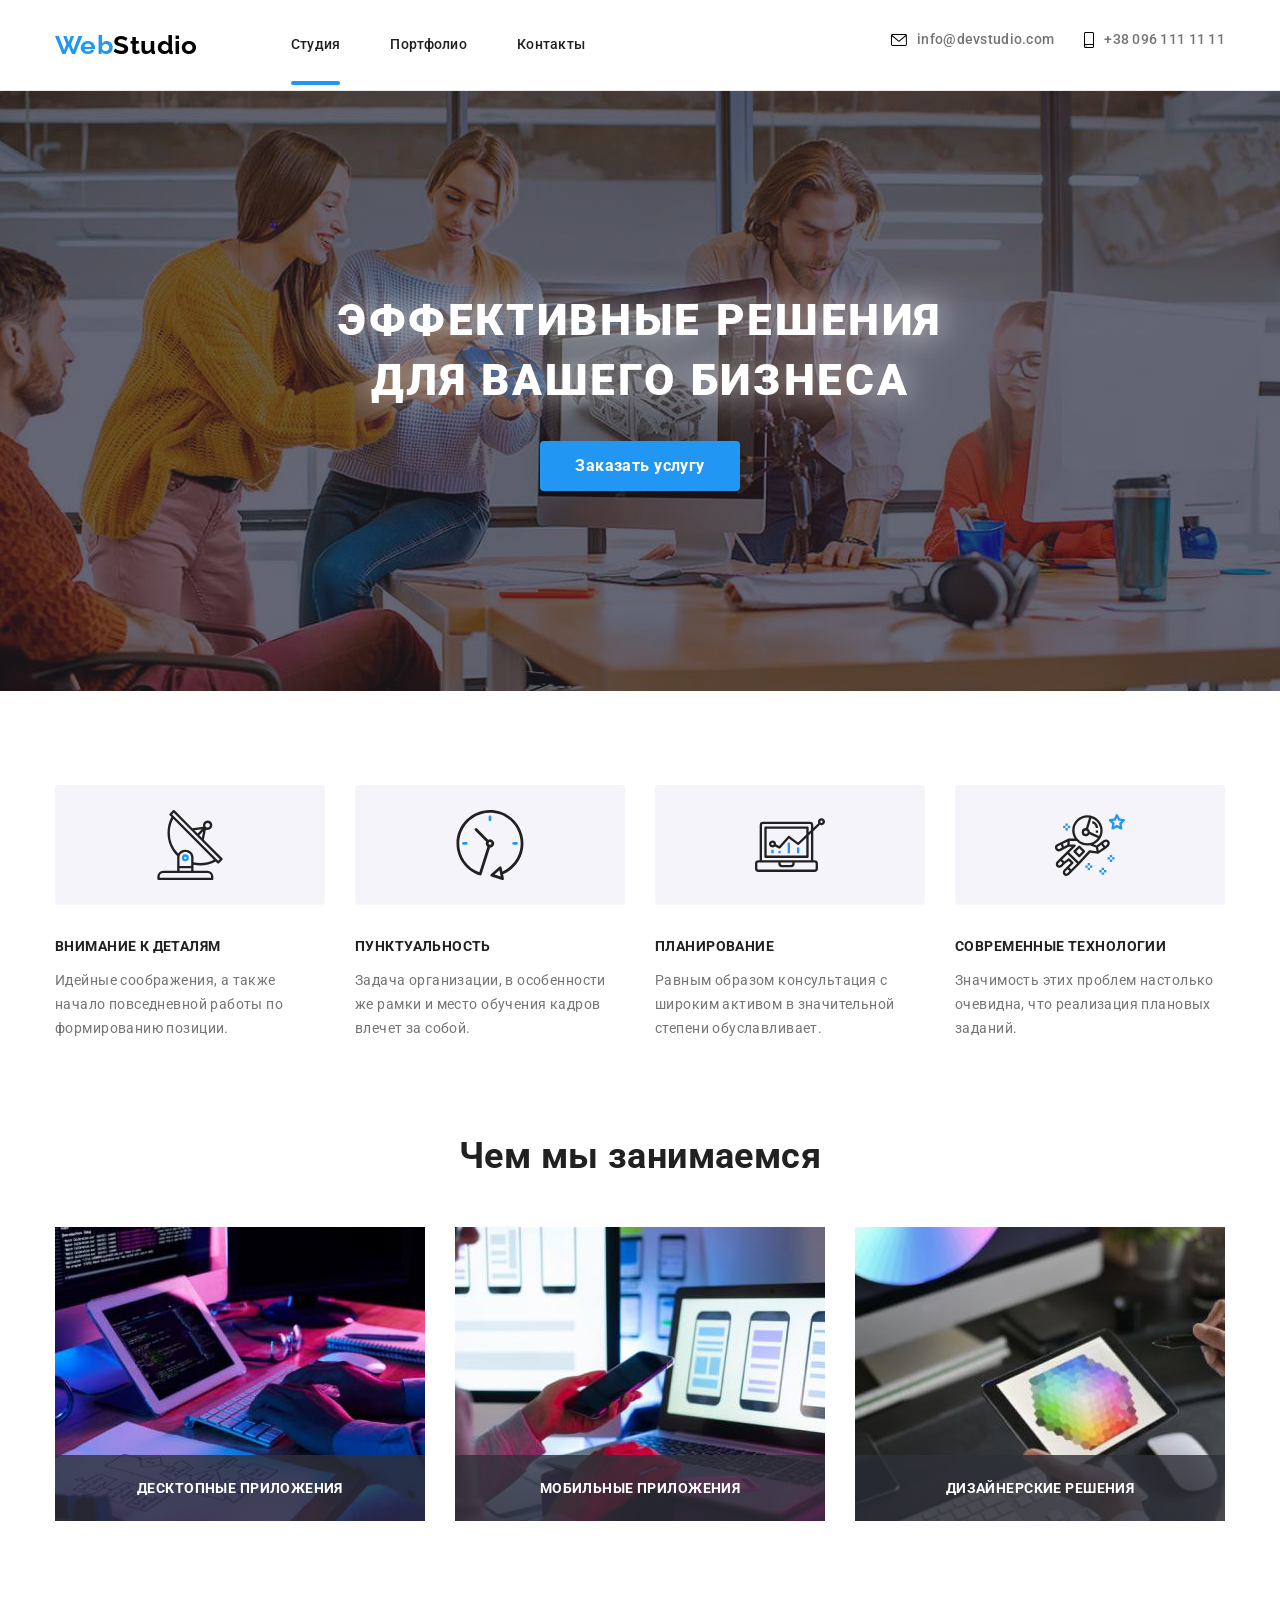
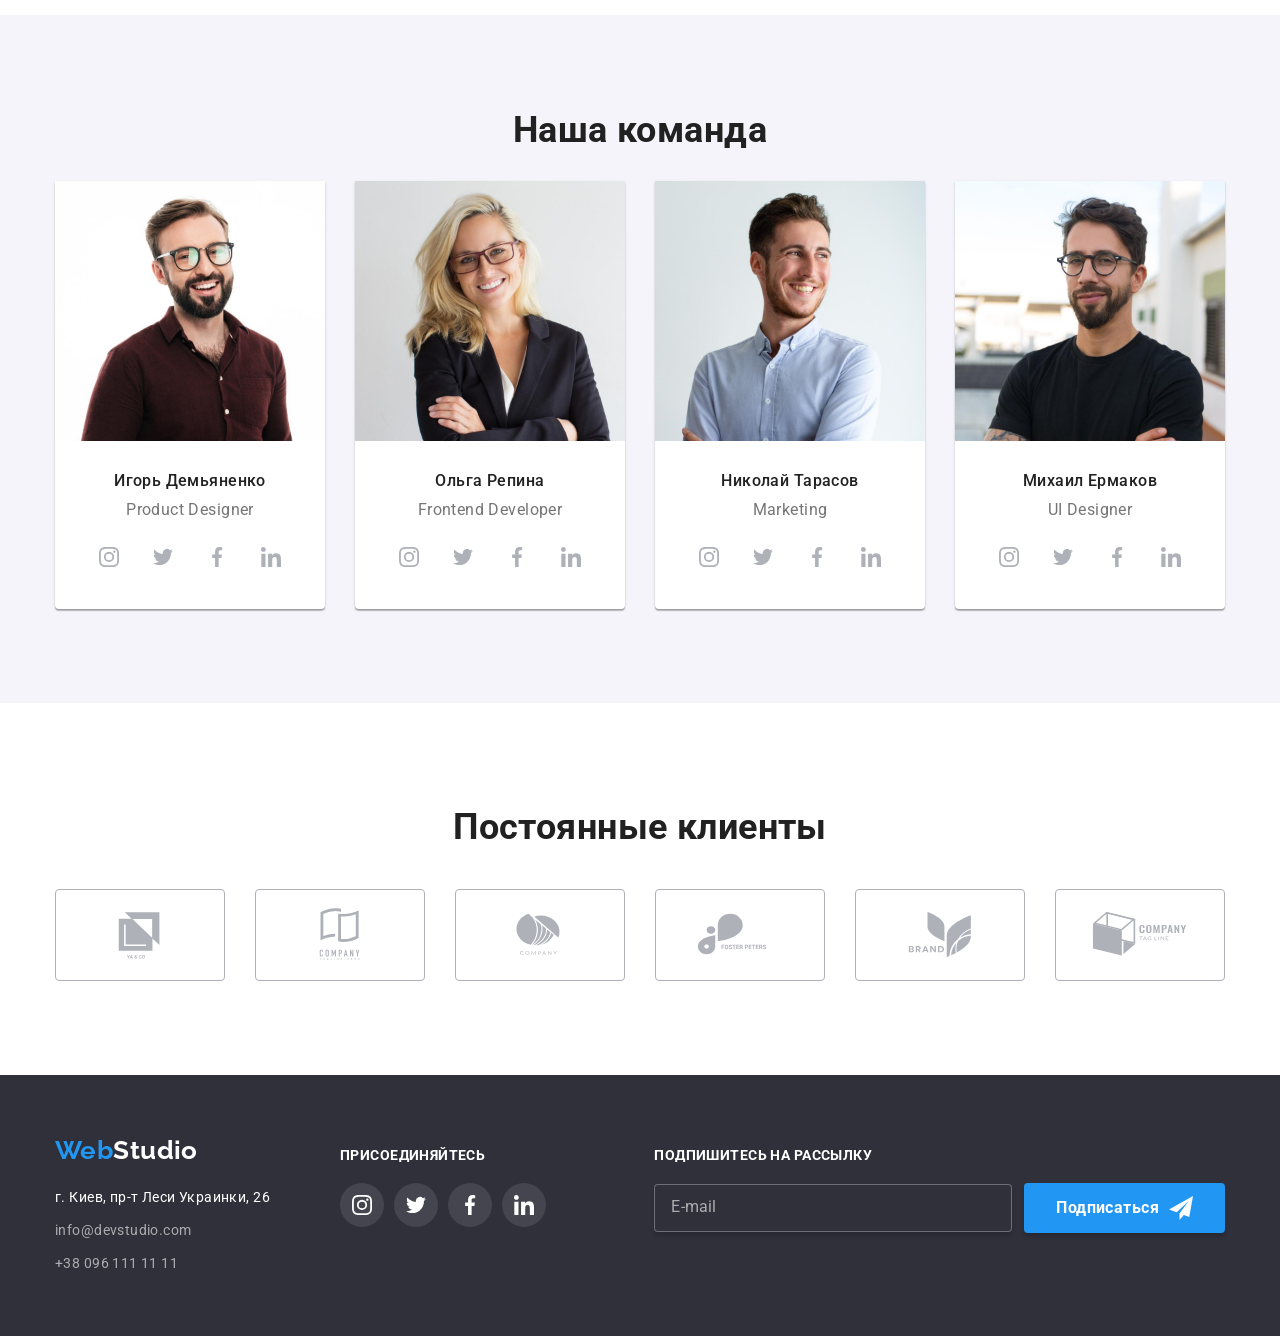
==== commit f4a33e52: "набрана разметка вся разметка кроме формы на 450 px  и нет адоптивных фото" ====
--- a/index.html
+++ b/index.html
@@ -22,7 +22,7 @@
   </head>
   <body class="body">
     <!--Шапка сайта-->
-    <!-- <header class="header">
+    <header class="header">
      
       <div class="container header__container">
         <a class="logo" href="./index.html"> Web<span class="logo--black">Studio</span> </a>
@@ -59,7 +59,7 @@
           </li>
         </ul>
       </div>
-    </header> -->
+    </header>
     <!-- уникальный контент -->
     <main class="main">
       <!-- секция Герой  -->
@@ -116,7 +116,7 @@
         </div>
       </section>
       <!-- Род занятий -->
-        <section class="occupation section"
+        <section class="occupation section">
         <div class="container">
           <h2 class="occupation__titel">Чем мы занимаемся</h2>
           <ul class="occupation__list list">
@@ -357,7 +357,8 @@
     <footer class="footer">
      
       <div class="container footer__container">
-        <div class="address">
+       <div class="footer__container-info" >
+          <div class="address address--margin">
           <a href="./index.html" class="logo logo--properties">Web<span class="logo__cl-white">Studio</span> </a>
           <address>
             <ul class="list address">
@@ -414,19 +415,21 @@
             </li>
           </ul>
         </div>
+       </div>
         <div class="form-footer">
           <p class="form-footer__titel">Подпишитесь на рассылку</p>
           <form class="form-footer__position">
-            <label>
-              <input class="form-footer__input" type="email" name="email" placeholder="E-mail" />
+            <label class="form-footer__label" >
+              <input class="form-footer__input form-footer__input--margin-top" type="email" name="email" placeholder="E-mail" />
             </label>
 
-            <button class="button button__footer-form" type="submit">
-              Подписаться<svg class="form-footer__button-svg" width="24" height="24">
+       <button class="button button__footer-form" type="submit">
+              Подписаться<svg class="button__form-footer-svg" width="24" height="24">
                 <use href="./images/icons.svg#icon-button-sent"></use>
               </svg>
             </button>
           </form>
+               
         </div>
       </div>
     </footer>
--- a/css/main.min.css
+++ b/css/main.min.css
@@ -5,5 +5,5 @@
  Consolas,  'Liberation Mono',  Menlo,- monospace;font-size:1em}small{font-size:80%}sub,sup{font-size:75%;line-height:0;position:relative;vertical-align:baseline}sub{bottom:-0.25em}sup{top:-0.5em}table{text-indent:0;border-color:inherit}button,input,optgroup,select,textarea{font-family:inherit;font-size:100%;line-height:1.15;margin:0}button,select{text-transform:none}button,[type='button'],[type='reset'],[type='submit']{-webkit-appearance:button}::-moz-focus-inner{border-style:none;padding:0}:-moz-focusring{outline:1px dotted ButtonText}:-moz-ui-invalid{box-shadow:none}legend{padding:0}progress{vertical-align:baseline}::-webkit-inner-spin-button,::-webkit-outer-spin-button{height:auto}[type='search']{-webkit-appearance:textfield;outline-offset:-2px}::-webkit-search-decoration{-webkit-appearance:none}::-webkit-file-upload-button{-webkit-appearance:button;font:inherit}summary{display:list-item}.body{color:var(--main-txt-cl);font-style:normal;font-family:var(--main-font);font-weight:400;font-size:14px;line-height:1.71;letter-spacing:0.03em;text-decoration:none}h1,h2,h3,h4,h5,h6,p,ul{margin:0}ul{padding:0}p:last-child{margin-bottom:0}.logo{color:var(--logo-cl-secondary);font-family:var(--secondary-font);font-weight:700;font-size:26px;line-height:1.19;text-decoration:none}.logo--black{color:var(--logo-cl-blakc)}.logo:focus{outline-color:var(--main-bg-cl)}.logo__cl-white{color:var(--logo-cl-white)}.logo--properties{display:block;margin-bottom:20px}.list{list-style:none;margin:0;padding:0}.section{padding-top:60px;padding-bottom:60px}.section--cl{background-color:#f5f4fa}@media screen and (min-width: 1200px){.section{padding-top:94px;padding-bottom:94px}}.container{margin-left:auto;margin-right:auto;padding-left:15px;padding-right:15px}@media screen and (min-width: 768px){.container{max-width:768px}}@media screen and (min-width: 1200px){.container{max-width:1200px}}.visually-hidden{position:absolute;width:1px;height:1px;margin:-1px;border:0;padding:0;white-space:nowrap;clip-path:inset(100%);clip:rect(0 0 0 0);overflow:hidden}@media screen and (min-width: 480px){.header__mob-nav-icon{outline:1px solid tomato}.header__container{display:flex;justify-content:space-between}}@media screen and (min-width: 768px){.header{border-bottom:1px solid var(--cl-border)}.header__container{display:flex;align-items:center}.header__mob-nav-icon{display:none}}@media screen and (min-width: 1200px){.header{border-bottom:1px solid var(--cl-border)}.header__container{display:flex;align-items:center}.header__mob-nav-icon{display:none}}@media screen and (min-width: 480px){.site-nav{display:none}}@media screen and (min-width: 768px){.site-nav{display:flex}.site-nav__item{position:relative}.site-nav__link{color:var(--main-txt-cl);text-decoration:none;font-weight:500;font-size:14px;line-height:1.14;letter-spacing:0.02em;transition-property:color;transition-duration:var(--time-hov-foc);transition-timing-function:var(--time-cubic)}.site-nav__link .site-nav__link--current,.site-nav__link:hover,.site-nav__link:focus{color:var(--main-txt-cl-foc);outline:var(--outline-foc)}.site-nav--indent-left{margin-left:93px}.site-nav__item:not(:last-child){margin-right:50px}.site-nav__link{display:block;padding-top:32px;padding-bottom:32px}.site-nav__link--current::after{content:"";position:absolute;bottom:0;left:0;display:block;width:100%;height:4px;background-color:var(--main-bg-cl);border-radius:2px}.site-nav__item{gap:50px}.site-nav__item:hover,.site-nav__item:focus{color:var(--main-txt-cl-foc);outline:var(--outline-foc)}}@media screen and (min-width: 1200px){.site-nav{display:flex}.site-nav__item{position:relative}.site-nav__link{color:var(--main-txt-cl);text-decoration:none;font-weight:500;font-size:14px;line-height:1.14;letter-spacing:0.02em;transition-property:color;transition-duration:var(--time-hov-foc);transition-timing-function:var(--time-cubic)}.site-nav__link .site-nav__link--current,.site-nav__link:hover,.site-nav__link:focus{color:var(--main-txt-cl-foc);outline:var(--outline-foc)}.site-nav--indent-left{margin-left:93px}.site-nav__item:not(:last-child){margin-right:50px}.site-nav__link{display:block;padding-top:32px;padding-bottom:32px}.site-nav__link--current::after{content:"";position:absolute;bottom:0;left:0;display:block;width:100%;height:4px;background-color:var(--main-bg-cl);border-radius:2px}.site-nav__item{gap:50px}.site-nav__item:hover,.site-nav__item:focus{color:var(--main-txt-cl-foc);outline:var(--outline-foc)}}@media screen and (min-width: 480px){.auth-nav{display:none}}@media screen and (min-width: 768px){.auth-nav{display:block}.auth-nav__item{position:relative}.auth-nav__item:nth-child(1){margin-bottom:10px}.auth-nav__link{display:inline-flex;align-items:center;gap:10px;color:var(--secondary-txt-cl);text-decoration:none;font-weight:500;font-size:14px;line-height:1.14;letter-spacing:0.02em;transition-property:color;transition-duration:var(--time-hov-foc);transition-timing-function:var(--time-cubic)}.auth-nav__envelope-svg,.auth-nav__contact-svg{transition-property:fill;transition-duration:var(--time-hov-foc);transition-timing-function:var(--time-cubic)}.auth-nav__link:focus .auth-nav__envelope,.auth-nav__link:hover .auth-nav__envelope{fill:var(--main-bg-cl)}.auth-nav__link:focus .auth-nav__contact,.auth-nav__link:hover .auth-nav__contact{fill:var(--main-bg-cl)}.auth-nav__link:focus,.auth-nav__link:hover{color:var(--main-bg-cl);outline:var(--outline-foc)}.auth-nav--indent{margin-left:auto;gap:30px}}@media screen and (min-width: 1200px){.auth-nav{display:flex}.auth-nav__item{position:relative}.auth-nav__link{display:inline-flex;align-items:center;gap:10px;color:var(--secondary-txt-cl);text-decoration:none;font-weight:500;font-size:14px;line-height:1.14;letter-spacing:0.02em;padding-top:32px;padding-bottom:32px;transition-property:color;transition-duration:var(--time-hov-foc);transition-timing-function:var(--time-cubic)}.auth-nav__envelope-svg,.auth-nav__contact-svg{transition-property:fill;transition-duration:var(--time-hov-foc);transition-timing-function:var(--time-cubic)}.auth-nav__link:focus .auth-nav__envelope,.auth-nav__link:hover .auth-nav__envelope{fill:var(--main-bg-cl)}.auth-nav__link:focus .auth-nav__contact,.auth-nav__link:hover .auth-nav__contact{fill:var(--main-bg-cl)}.auth-nav__link:focus,.auth-nav__link:hover{color:var(--main-bg-cl);outline:var(--outline-foc)}.auth-nav--indent{margin-left:auto;gap:30px}}.hero{text-align:center;background-color:var(--hiro-bg-cl);background-image:linear-gradient(to right, rgba(47,48,58,0.4), rgba(47,48,58,0.4)),url(../images/banner_overla_hero.jpg);background-repeat:no-repeat;background-size:cover;background-position:center;max-width:480px;height:400px;margin-left:auto;margin-right:auto;padding:118px 0}.hero__title{color:var(--light-txt-cl-white);font-weight:900;letter-spacing:0.06em;font-size:42/26;text-transform:uppercase;margin-bottom:30px;animation:text-flicker-in-glow 3000ms;animation-fill-mode:forwards}@media screen and (min-width: 768px){.hero{max-width:768px;text-align:center}.hero__title{font-size:26px;line-height:42/26}}@media screen and (min-width: 1200px){.hero{max-width:1600px;height:600px;padding:200px 0}.hero__title{font-size:44px;line-height:1.36}}@keyframes swing{0%{transform:rotate(2deg)}6%{transform:rotate(-2deg)}12%{transform:rotate(4deg)}18%{transform:rotate(-4deg)}24%{transform:rotate(6deg)}30%{transform:rotate(-6deg)}36%{transform:rotate(6deg)}42%{transform:rotate(-6deg)}48%{transform:rotate(8deg)}54%{transform:rotate(-8deg)}60%{transform:rotate(6deg)}66%{transform:rotate(-6deg)}72%{transform:rotate(4deg)}78%{transform:rotate(-4deg)}84%{transform:rotate(2deg)}90%{transform:rotate(-2deg)}96%{transform:rotate(0deg)}}@keyframes swing-stop{0%{transform:rotate(0)}}@keyframes text-flicker-in-glow{0%{opacity:0}10%{opacity:0;text-shadow:none}10.1%{opacity:1;text-shadow:none}10.2%{opacity:0;text-shadow:none}20%{opacity:0;text-shadow:none}20.1%{opacity:1;text-shadow:0 0 30px rgba(255,255,255,0.25)}20.6%{opacity:0;text-shadow:none}30%{opacity:0;text-shadow:none}30.1%{opacity:1;text-shadow:0 0 30px rgba(255,255,255,0.45),0 0 60px rgba(255,255,255,0.25)}30.5%{opacity:1;text-shadow:0 0 30px rgba(255,255,255,0.45),0 0 60px rgba(255,255,255,0.25)}30.6%{opacity:0;text-shadow:none}45%{opacity:0;text-shadow:none}45.1%{opacity:1;text-shadow:0 0 30px rgba(255,255,255,0.45),0 0 60px rgba(255,255,255,0.25)}50%{opacity:1;text-shadow:0 0 30px rgba(255,255,255,0.45),0 0 60px rgba(255,255,255,0.25)}55%{opacity:1;text-shadow:0 0 30px rgba(255,255,255,0.45),0 0 60px rgba(255,255,255,0.25)}55.1%{opacity:0;text-shadow:none}57%{opacity:0;text-shadow:none}57.1%{opacity:1;text-shadow:0 0 30px rgba(255,255,255,0.55),0 0 60px rgba(255,255,255,0.35)}60%{opacity:1;text-shadow:0 0 30px rgba(255,255,255,0.55),0 0 60px rgba(255,255,255,0.35)}60.1%{opacity:0;text-shadow:none}65%{opacity:0;text-shadow:none}65.1%{opacity:1;text-shadow:0 0 30px rgba(255,255,255,0.55),0 0 60px rgba(255,255,255,0.35),0 0 100px rgba(255,255,255,0.1)}75%{opacity:1;text-shadow:0 0 30px rgba(255,255,255,0.55),0 0 60px rgba(255,255,255,0.35),0 0 100px rgba(255,255,255,0.1)}75.1%{opacity:0;text-shadow:none}77%{opacity:0;text-shadow:none}77.1%{opacity:1;text-shadow:0 0 30px rgba(255,255,255,0.55),0 0 60px rgba(255,255,255,0.4),0 0 110px rgba(255,255,255,0.2),0 0 100px rgba(255,255,255,0.1)}85%{opacity:1;text-shadow:0 0 30px rgba(255,255,255,0.55),0 0 60px rgba(255,255,255,0.4),0 0 110px rgba(255,255,255,0.2),0 0 100px rgba(255,255,255,0.1)}85.1%{opacity:0;text-shadow:none}86%{opacity:0;text-shadow:none}86.1%{opacity:1;text-shadow:0 0 30px rgba(255,255,255,0.6),0 0 60px rgba(255,255,255,0.45),0 0 110px rgba(255,255,255,0.25),0 0 100px rgba(255,255,255,0.1)}100%{opacity:1;text-shadow:0 0 30px rgba(255,255,255,0.6),0 0 60px rgba(255,255,255,0.45),0 0 110px rgba(255,255,255,0.25),0 0 100px rgba(255,255,255,0.1)}}.button{background-color:var(--main-bg-cl);color:var(--light-txt-cl-white);max-width:250px;min-width:200px;min-height:50px;font-weight:700;font-size:16px;line-height:1.88;letter-spacing:0.06em;box-shadow:0px 4px 4px rgba(0,0,0,0.15);padding:10px 32px;border:none;font-family:inherit;letter-spacing:inherit;cursor:pointer;text-align:center;border-radius:4px;transition-property:background-color;transition-duration:var(--time-hov-foc);transition-timing-function:var(--time-cubic)}.button__hero{animation:swing 6000ms cubic-bezier(0.4, 0, 0.2, 1) infinite;align-items:center}.button__footer-form:hover,.button__hero:hover,.button__modal:hover{background-color:var(--btn-bg-cl-hiro);animation-play-state:paused;animation:swing-stop 2ms}.button__footer-form:focus,.button__hero:focus,.button__modal:focus{background-color:var(--btn-bg-cl-hiro);outline:var(--outline-foc)}.button__footer-form{display:flex}.button__modal{display:block;margin-left:auto;margin-right:auto}.advantage__item{max-width:450px;margin-left:auto;margin-right:auto}.advantage__title{font-size:inherit;font-weight:700;line-height:16/14;text-transform:uppercase;text-align:center;margin-bottom:10px}.advantage__text{color:var(--secondary-txt-cl);line-height:24/14;letter-spacing:0.03em;color:#757575}.advantage__svg-box{display:flex;max-width:450px;height:120px;margin-bottom:30px;border-radius:4px;background-color:var(--bg-soc-logo-link);justify-content:center;align-items:center}@media screen and (max-width: 768px){.advantage__item:not(:last-child){margin-bottom:30px}}@media screen and (min-width: 768px){.advantage{display:flex;flex-wrap:wrap;gap:30px}.advantage__svg-box{max-width:354px;height:120px}.advantage__title{text-align:left;margin-bottom:10px}.advantage__item{max-width:354px;margin-bottom:0;text-align:left}.advantage__item--bottom{flex-basis:354px;margin-bottom:0}}@media screen and (min-width: 1200px){.advantage{display:flex;flex-wrap:nowrap;gap:30px}.advantage__svg-box{width:270px;height:120px}}.occupation{display:none}@media screen and (min-width: 900px){.occupation{display:none}}@media screen and (min-width: 1200px){.occupation{display:block;padding-top:0}.occupation__titel{font-weight:700;font-size:36px;line-height:1.17;text-align:center;margin-bottom:50px}.occupation__list{display:flex;gap:30px;padding-left:0;justify-content:center}.occupation__item{position:relative;background-color:var(--button-text-color);background-size:cover}.occupation__img{display:block}.occupation__text-card{position:absolute;bottom:0;left:0;font-weight:700;line-height:0.88;text-align:center;text-transform:uppercase;color:var(--light-txt-cl-white);background-color:var(--bg-occupation-card);padding-top:27px;padding-bottom:27px;width:100%}}.team{margin-left:auto;margin-right:auto}.team__titel{font-weight:700;font-size:36px;line-height:1.17;text-align:center;margin-bottom:30px}.team__list{display:block;gap:30px;margin-left:auto;margin-right:auto}.team--no-line{display:block}.team__img{width:354px;height:374px;margin:auto}.team__card{box-shadow:0px 1px 3px rgba(0,0,0,0.12),0px 1px 1px rgba(0,0,0,0.14),0px 2px 1px rgba(0,0,0,0.2);border-radius:0px 0px 4px 4px;text-align:center;background-color:#ffffff;width:354px;margin-left:auto;margin-right:auto}@media screen and (min-width: 480px){.team__img{width:450px;height:460px}.team__card{width:450px}}@media screen and (max-width: 768px){.team__card:not(:last-child){margin-bottom:30px}}@media screen and (min-width: 768px){.team__img{width:354px;height:374px}.team__list{display:flex;flex-wrap:wrap;gap:30px}.team__card{margin:0;width:354px}}@media screen and (min-width: 1200px){.team__img{width:270px;height:260px}.team__card{margin:0;width:270px}}.card{padding-top:30px;padding-bottom:30px}.card__people{font-weight:500;font-size:16px;line-height:1.19;margin-bottom:10px}.card__work{color:var(--secondary-txt-cl);font-size:16px;line-height:1.19;margin-bottom:16px}.icon{display:flex;justify-content:center;padding:0;gap:10px;cursor:pointer}.icon__element{display:flex;width:44px;height:44px;align-items:center;justify-content:center;border-radius:50%;transition-property:background-color;transition-duration:var(--time-hov-foc);transition-timing-function:var(--time-hov-foc)}.icon__link{display:flex;width:44px;height:44px;align-items:center;justify-content:center;border-radius:50%;transition-property:background-color;transition-duration:var(--time-hov-foc);transition-timing-function:var(--time-cubic)}.icon__link:focus,.icon__link:hover{background-color:var(--main-bg-cl);outline-color:var(--secondary-bg-cl)}.icon__svg{fill:var(--bg-card-link-svg);transition-property:fill;transition-duration:var(--time-hov-foc);transition-timing-function:var(--time-cubic)}.icon__link:hover .icon__svg,.icon__link:focus .icon__svg{fill:var(--secondary-bg-cl)}.partners__title{font-weight:700;font-size:28px;line-height:33/28;text-align:center;margin-bottom:30px}.partners__grid{display:flex;flex-wrap:wrap;gap:30px;margin-left:auto;margin-right:auto;justify-content:center}.partners__link{display:flex;justify-content:center;align-items:center;width:210px;height:92px;border-radius:4px;border:1px solid var(--bg-footer-soc-link);transition:border-color var(--time-hov-foc) var(--time-cubic)}.partners__link:focus .partners__svg{fill:var(--main-bg-cl)}.partners__link:hover{border:1px solid var(--main-bg-cl)}.partners__link:focus{outline:var(--outline-foc);border:1px solid var(--main-bg-cl)}.partners__link:hover .partners__svg{fill:var(--main-bg-cl)}.partners__svg{fill:var(--bg-footer-soc-link);transition:fill var(--time-hov-foc) var(--time-cubic)}@media screen and (min-width: 1200px){.partners__link{width:170px;height:92px}.partners__title{font-size:36px;line-height:42/36}}.footer{padding:60px 0px;background-color:var(--bg-footer-cl)}.footer__icon-titel{margin:0;padding:0;margin-bottom:14px;font-weight:700;line-height:16/14;text-transform:uppercase;color:var(--light-txt-cl-white)}.footer__icon-link{display:flex;gap:10px;width:44px;height:44px;background-color:var(--bg-footer-soc);border-radius:50%;justify-content:center;align-items:center;transition:background var(--time-hov-foc) var(--time-cubic)}.footer__icon-svg{fill:var(--light-txt-cl-white)}.footer__icon-link:hover{background:var(--main-bg-cl)}.footer__icon-link:focus{background:var(--main-bg-cl);outline:var(--outline-foc)}@media screen and (min-width: 1200px){.footer__container{display:flex}.footer__icon-titel{margin:0;padding:0;margin-bottom:20px;line-height:1.14}.footer__icon-footer{margin-left:70px;margin-top:12px}.footer__icon-link{display:flex;gap:10px;width:44px;height:44px;background-color:var(--bg-footer-soc);border-radius:50%;justify-content:center;align-items:center;transition:background var(--time-hov-foc) var(--time-cubic)}}.address__item:not(:last-child){margin-bottom:9px}.address__link{font-style:normal;color:var(--light-txt-cl-white);text-decoration:none;outline:none;transition-property:color;transition-duration:var(--time-hov-foc);transition-timing-function:var(--time-cubic)}.address__link:focus,.address__link:hover{color:var(--main-bg-cl)}.address__item:not(:last-child){margin-bottom:9px}.address__link{font-style:normal;color:var(--light-txt-cl-white);text-decoration:none;outline:none;transition-property:color;transition-duration:var(--time-hov-foc);transition-timing-function:var(--time-cubic)}.address__link:focus,.address__link:hover{color:var(--main-bg-cl)}.address__link-contact{color:rgba(255,255,255,0.6);text-decoration:none;line-height:1.71;display:block}.address__link-contact+.address__link-contact{display:block;margin-bottom:9px}.address__link-contact:hover{color:var(--main-bg-cl)}.address__link-contact{font-style:normal;color:var(--address__link-text-cl);outline:none;text-decoration:none;transition-property:color;transition-duration:var(--time-hov-foc);transition-timing-function:var(--time-cubic)}.address__link-contact:hover,.address__link-contact:focus{color:var(--main-bg-cl);outline:vap(--outline-foc)}@media screen and (min-width: 1200px){.form-footer{margin-left:auto;margin-top:12px}.footer__titel{margin:0;padding:0;margin-bottom:20px;font-weight:700;line-height:1.14;text-transform:uppercase;color:var(--light-txt-cl-white)}.footer__position{display:flex;gap:12px;justify-content:center;align-items:center}.footer__input:focus-visible{outline:var(--main-bg-cl) auto 1px}.footer__input{display:flex;justify-content:center;align-items:center;width:358px;padding:15px 16px;border-radius:4px;border:1px solid #6e6e75;color:#ffffff;background-color:var(--bg-footer-cl);font-size:14px;line-height:1.14;letter-spacing:0.01em;transition-property:outline;transition-duration:var(--time-hov-foc);transition-timing-function:var(--time-cubic)}.footer__input::placeholder{color:#acacb0}.footer__button-svg{margin-left:10px;fill:#ffffff}}.backdrop{position:fixed;top:0;left:0;width:100%;height:100%;background-color:rgba(0,0,0,0.2);transition-property:opacity;transition-duration:var(--time-hov-foc);transition-timing-function:var(--time-cubic)}.backdrop__is-hidden .modal{transform:translate(-50%, 50%) scale(0.3)}.backdrop__is-hidden{opacity:0;pointer-events:none}.modal{position:absolute;top:50%;left:50%;transform:translate(-50%, -50%) scale(1);width:528px;height:581px;display:block;background-color:var(--secondary-bg-cl);padding:40px;transition-property:transform;transition-duration:var(--time-hov-foc);transition-timing-function:var(--time-cubic);box-shadow:0px 1px 3px rgba(0,0,0,0.12),0px 1px 1px rgba(0,0,0,0.14),0px 2px 1px rgba(0,0,0,0.2);border-radius:4px}.modal__button-close{position:absolute;top:0;right:0;transform:translate(-8px, 8px);display:flex;justify-content:center;align-items:center;padding:0;margin:0;border-width:0px;width:30px;height:30px;border-radius:50%;cursor:pointer;outline-color:#2196f3}.modal__icon-close{--color1: #ffffff;--color2: rgba(0, 0, 0, 0.1);--color3: #212121;transition-property:fill;transition-duration:var(--time-hov-foc);transition-timing-function:var(--time-cubic)}.modal__button-close:focus-visible .modal__icon-close{--color3: #2196f3}.modal__icon-close:hover{--color3: #2196f3}.modal__title{display:inline-block;font-weight:700;font-size:20px;line-height:23px;text-align:center;margin-bottom:12px}.modal__input-svg:focus-visible{--color3: #2196f3}.form-modal__grup:not(:last-child){margin-bottom:10px}.form-modal__label{position:relative;display:flex;flex-direction:column;font-size:12px;line-height:1.17;letter-spacing:0.01em;color:var(--bg-form-cl)}.form-modal__input{margin-top:4px;padding:12px 12px 12px 42px;border:1px solid var(--input-border-cl);border-radius:4px;transition-property:outline;transition-duration:var(--time-hov-foc);transition-property:var(--time-cubic)}.form-modal__input:focus-within{outline:var(--main-bg-cl) auto 1px}.form-modal__input-svg{transition-property:fill;transition-duration:var(--time-hov-foc);transition-property:var(--time-cubic)}.form-modal__input:focus-within ~ .form-modal__input-svg{fill:var(--main-bg-cl)}.form-modal__input.comment{padding:12px;height:120px;resize:none;border-radius:4px}.form-modal__input.comment::placeholder{text-align:top;color:rgba(117,117,117,0.5)}.form-modal__input-svg{display:block;position:absolute;bottom:0;left:0;transform:translate(12px, -11px);fill:var(--main-txt-cl)}.checkbox{display:flex;justify-content:center;align-items:center;margin-top:20px;margin-bottom:30px}.checkbox__input:focus-visible ~ .checkbox__position>.checkbox__icon{--color3: var(--bg-checkbox-icon-blue)}.checkbox__input:focus-visible{outline-color:var(--main-bg-cl)}.checkbox__position{position:relative}.checkbox__icon{position:absolute;top:0;left:0;transform:translate(-100%, -50%);--color1: var(--bg-checkbox-icon-white);--color2: var(--bg-checkbox-icon-white);--color3: var(--bg-checkbox-icon-black)}.checkbox__icon:focus{--color1: var(--bg-checkbox-icon-white);--color2: var(--bg-checkbox-icon-white);--color3: var(--bg-checkbox-icon-black)}.checkbox__input:checked ~ .checkbox__position>.checkbox__icon{--color1: var(--bg-checkbox-icon-blue);--color2: var(--bg-checkbox-icon-white);--color3: var(--bg-checkbox-icon-blue)}.checkbox__input:focus ~ .checkbox__position>.checkbox__icon{--color3: var(--bg-checkbox-icon-blue)}.checkbox__text{color:var(--bg-form-cl);margin-left:8px}.checkbox__link-text{color:var(--main-bg-cl);text-decoration-line:underline}.filter-button{display:flex;gap:8px;padding:0;margin:0 0 50px 0;justify-content:center}.filter-button__button-primary{background-color:var(--button-text-color);color:var(--main-txt-cl);font-weight:500;font-size:16px;line-height:1.62;padding:6px 22px;border:none;font-family:inherit;letter-spacing:inherit;cursor:pointer;align-items:center;text-align:center;border-radius:4px;transition-property:color, background-color;transition-duration:var(--time-hov-foc);transition-timing-function:var(--time-cubic)}.filter-button__button-primary:hover,.filter-button__button-primary:focus{background-color:var(--main-bg-cl);color:var(--light-txt-cl-white);box-shadow:0px 3px 1px rgba(0,0,0,0.1),0px 1px 2px rgba(0,0,0,0.08),0px 2px 2px rgba(0,0,0,0.12)}.filter-button__button-primary:focus{outline:var(--outline-foc)}.contaent-cards{display:flex;row-gap:30px;column-gap:30px;flex-wrap:wrap;padding-left:0;margin-top:0;margin-bottom:0}.contaent-cards__link{display:block;text-decoration:inherit;color:inherit}.contaent-cards__link:hover{box-shadow:0px 1px 1px rgba(0,0,0,0.12),0px 4px 4px rgba(0,0,0,0.06),1px 4px 6px rgba(0,0,0,0.16)}.contaent-cards__link:focus{outline:var(--outline-foc);box-shadow:0px 1px 1px rgba(0,0,0,0.12),0px 4px 4px rgba(0,0,0,0.06),1px 4px 6px rgba(0,0,0,0.16)}.contaent-cards__list-cards{margin-left:0;display:block;background-color:var(--secondary-bg-cl);position:relative}.contaent-box{display:block;max-width:368px;margin-left:auto;margin-right:auto;padding:20px 24px;outline:1px solid var(--cl-border)}.contaent-box__titel{font-family:var(--main-font);font-size:18px;line-height:2;font-weight:700;letter-spacing:0.06em;margin-bottom:4px}.contaent-box__contents{color:var(--secondary-txt-cl);font-family:var(--main-font);font-size:16px;line-height:1.88}.cards-information{position:relative;overflow:hidden}.cards-information__img{display:block;object-fit:contain;background-color:var(--secondary-bg-cl)}.cards-information__contaent{position:absolute;top:0;left:0;transform:translate(0, 101%);font-weight:400;font-size:18px;line-height:1.56;width:370px;height:294px;color:var(--light-txt-cl-white);background:var(--bg-cards-information-box);padding:63px 24px;margin:0;transition-property:transform;transition-duration:var(--time-hov-foc);transition-timing-function:var(--time-cubic)}.contaent-cards__list-cards:hover .cards-information__contaent{transform:translate(0, 0)}
+ monospace;font-size:1em}small{font-size:80%}sub,sup{font-size:75%;line-height:0;position:relative;vertical-align:baseline}sub{bottom:-0.25em}sup{top:-0.5em}table{text-indent:0;border-color:inherit}button,input,optgroup,select,textarea{font-family:inherit;font-size:100%;line-height:1.15;margin:0}button,select{text-transform:none}button,[type='button'],[type='reset'],[type='submit']{-webkit-appearance:button}::-moz-focus-inner{border-style:none;padding:0}:-moz-focusring{outline:1px dotted ButtonText}:-moz-ui-invalid{box-shadow:none}legend{padding:0}progress{vertical-align:baseline}::-webkit-inner-spin-button,::-webkit-outer-spin-button{height:auto}[type='search']{-webkit-appearance:textfield;outline-offset:-2px}::-webkit-search-decoration{-webkit-appearance:none}::-webkit-file-upload-button{-webkit-appearance:button;font:inherit}summary{display:list-item}.body{color:var(--main-txt-cl);font-style:normal;font-family:var(--main-font);font-weight:400;font-size:14px;line-height:1.71;letter-spacing:0.03em;text-decoration:none}h1,h2,h3,h4,h5,h6,p,ul{margin:0}ul{padding:0}p:last-child{margin-bottom:0}.logo{color:var(--logo-cl-secondary);font-family:var(--secondary-font);font-weight:700;font-size:26px;line-height:1.19;text-decoration:none;text-align:center}.logo--properties{margin-bottom:20px}.logo--black{color:var(--logo-cl-blakc)}.logo:focus{outline-color:var(--main-bg-cl)}.logo--properties{display:block}@media screen and (min-width: 1200px){.logo{text-align:left}}.logo__cl-white{color:var(--logo-cl-white)}.list{list-style:none;margin:0;padding:0}.section{padding-top:60px;padding-bottom:60px}.section--cl{background-color:#f5f4fa}@media screen and (min-width: 1200px){.section{padding-top:94px;padding-bottom:94px}}.container{margin-left:auto;margin-right:auto;padding-left:15px;padding-right:15px}@media screen and (min-width: 768px){.container{max-width:768px}}@media screen and (min-width: 1200px){.container{max-width:1200px}}.visually-hidden{position:absolute;width:1px;height:1px;margin:-1px;border:0;padding:0;white-space:nowrap;clip-path:inset(100%);clip:rect(0 0 0 0);overflow:hidden}.header__mob-nav-icon{margin-top:10px;margin-bottom:10px}.header__container{display:flex;align-items:center;justify-content:space-between}@media screen and (min-width: 768px){.header{border-bottom:1px solid var(--cl-border)}.header__container{display:flex;align-items:center}.header__mob-nav-icon{display:none}}@media screen and (min-width: 1200px){.header{border-bottom:1px solid var(--cl-border)}.header__container{display:flex;align-items:center}.header__mob-nav-icon{display:none}}.site-nav{display:none}@media screen and (min-width: 768px){.site-nav{display:flex}.site-nav__item{position:relative}.site-nav__link{color:var(--main-txt-cl);text-decoration:none;font-weight:500;font-size:14px;line-height:1.14286;letter-spacing:0.02em;transition-property:color;transition-duration:var(--time-hov-foc);transition-timing-function:var(--time-cubic)}.site-nav__link .site-nav__link--current,.site-nav__link:hover,.site-nav__link:focus{color:var(--main-txt-cl-foc);outline:var(--outline-foc)}.site-nav--indent-left{margin-left:93px}.site-nav__item:not(:last-child){margin-right:50px}.site-nav__link{display:block;padding-top:32px;padding-bottom:32px}.site-nav__link--current::after{content:"";position:absolute;bottom:0;left:0;display:block;width:100%;height:4px;background-color:var(--main-bg-cl);border-radius:2px}.site-nav__item{gap:50px}.site-nav__item:hover,.site-nav__item:focus{color:var(--main-txt-cl-foc);outline:var(--outline-foc)}}@media screen and (min-width: 1200px){.site-nav{display:flex}.site-nav__item{position:relative}.site-nav__link{color:var(--main-txt-cl);text-decoration:none;font-weight:500;font-size:14px;line-height:1.14;letter-spacing:0.02em;transition-property:color;transition-duration:var(--time-hov-foc);transition-timing-function:var(--time-cubic)}.site-nav__link .site-nav__link--current,.site-nav__link:hover,.site-nav__link:focus{color:var(--main-txt-cl-foc);outline:var(--outline-foc)}.site-nav--indent-left{margin-left:93px}.site-nav__item:not(:last-child){margin-right:50px}.site-nav__link{display:block;padding-top:32px;padding-bottom:32px}.site-nav__link--current::after{content:"";position:absolute;bottom:0;left:0;display:block;width:100%;height:4px;background-color:var(--main-bg-cl);border-radius:2px}.site-nav__item{gap:50px}.site-nav__item:hover,.site-nav__item:focus{color:var(--main-txt-cl-foc);outline:var(--outline-foc)}}.auth-nav{display:none}@media screen and (min-width: 768px){.auth-nav{display:block}.auth-nav__item{position:relative}.auth-nav__item:nth-child(1){margin-bottom:10px}.auth-nav__link{display:inline-flex;align-items:center;gap:10px;color:var(--secondary-txt-cl);text-decoration:none;font-weight:500;font-size:12px;line-height:14 / 12;letter-spacing:0.02em;transition-property:color;transition-duration:var(--time-hov-foc);transition-timing-function:var(--time-cubic)}.auth-nav__envelope-svg,.auth-nav__contact-svg{transition-property:fill;transition-duration:var(--time-hov-foc);transition-timing-function:var(--time-cubic)}.auth-nav__link:focus .auth-nav__envelope,.auth-nav__link:hover .auth-nav__envelope{fill:var(--main-bg-cl)}.auth-nav__link:focus .auth-nav__contact,.auth-nav__link:hover .auth-nav__contact{fill:var(--main-bg-cl)}.auth-nav__link:focus,.auth-nav__link:hover{color:var(--main-bg-cl);outline:var(--outline-foc)}.auth-nav--indent{margin-left:auto;gap:30px}}@media screen and (min-width: 1200px){.auth-nav{display:flex}.auth-nav__item{position:relative}.auth-nav__link{display:inline-flex;align-items:center;gap:10px;color:var(--secondary-txt-cl);text-decoration:none;font-weight:500;font-size:14px;line-height:1.14;letter-spacing:0.02em;padding-top:32px;padding-bottom:32px;transition-property:color;transition-duration:var(--time-hov-foc);transition-timing-function:var(--time-cubic)}.auth-nav__envelope-svg,.auth-nav__contact-svg{transition-property:fill;transition-duration:var(--time-hov-foc);transition-timing-function:var(--time-cubic)}.auth-nav__link:focus .auth-nav__envelope,.auth-nav__link:hover .auth-nav__envelope{fill:var(--main-bg-cl)}.auth-nav__link:focus .auth-nav__contact,.auth-nav__link:hover .auth-nav__contact{fill:var(--main-bg-cl)}.auth-nav__link:focus,.auth-nav__link:hover{color:var(--main-bg-cl);outline:var(--outline-foc)}.auth-nav--indent{margin-left:auto;gap:30px}}.hero{text-align:center;background-color:var(--hiro-bg-cl);background-image:linear-gradient(to right, rgba(47,48,58,0.4), rgba(47,48,58,0.4)),url(../images/banner_overla_hero.jpg);background-repeat:no-repeat;background-size:cover;background-position:center;max-width:480px;height:400px;margin-left:auto;margin-right:auto;padding:118px 0}.hero__title{color:var(--light-txt-cl-white);font-weight:900;letter-spacing:0.06em;font-size:42/26;text-transform:uppercase;margin-bottom:30px;animation:text-flicker-in-glow 3000ms;animation-fill-mode:forwards}@media screen and (min-width: 768px){.hero{max-width:768px;text-align:center}.hero__title{font-size:26px;line-height:42/26}}@media screen and (min-width: 1200px){.hero{max-width:1600px;height:600px;padding:200px 0}.hero__title{font-size:44px;line-height:1.36}}@keyframes swing{0%{transform:rotate(2deg)}6%{transform:rotate(-2deg)}12%{transform:rotate(4deg)}18%{transform:rotate(-4deg)}24%{transform:rotate(6deg)}30%{transform:rotate(-6deg)}36%{transform:rotate(6deg)}42%{transform:rotate(-6deg)}48%{transform:rotate(8deg)}54%{transform:rotate(-8deg)}60%{transform:rotate(6deg)}66%{transform:rotate(-6deg)}72%{transform:rotate(4deg)}78%{transform:rotate(-4deg)}84%{transform:rotate(2deg)}90%{transform:rotate(-2deg)}96%{transform:rotate(0deg)}}@keyframes swing-stop{0%{transform:rotate(0)}}@keyframes text-flicker-in-glow{0%{opacity:0}10%{opacity:0;text-shadow:none}10.1%{opacity:1;text-shadow:none}10.2%{opacity:0;text-shadow:none}20%{opacity:0;text-shadow:none}20.1%{opacity:1;text-shadow:0 0 30px rgba(255,255,255,0.25)}20.6%{opacity:0;text-shadow:none}30%{opacity:0;text-shadow:none}30.1%{opacity:1;text-shadow:0 0 30px rgba(255,255,255,0.45),0 0 60px rgba(255,255,255,0.25)}30.5%{opacity:1;text-shadow:0 0 30px rgba(255,255,255,0.45),0 0 60px rgba(255,255,255,0.25)}30.6%{opacity:0;text-shadow:none}45%{opacity:0;text-shadow:none}45.1%{opacity:1;text-shadow:0 0 30px rgba(255,255,255,0.45),0 0 60px rgba(255,255,255,0.25)}50%{opacity:1;text-shadow:0 0 30px rgba(255,255,255,0.45),0 0 60px rgba(255,255,255,0.25)}55%{opacity:1;text-shadow:0 0 30px rgba(255,255,255,0.45),0 0 60px rgba(255,255,255,0.25)}55.1%{opacity:0;text-shadow:none}57%{opacity:0;text-shadow:none}57.1%{opacity:1;text-shadow:0 0 30px rgba(255,255,255,0.55),0 0 60px rgba(255,255,255,0.35)}60%{opacity:1;text-shadow:0 0 30px rgba(255,255,255,0.55),0 0 60px rgba(255,255,255,0.35)}60.1%{opacity:0;text-shadow:none}65%{opacity:0;text-shadow:none}65.1%{opacity:1;text-shadow:0 0 30px rgba(255,255,255,0.55),0 0 60px rgba(255,255,255,0.35),0 0 100px rgba(255,255,255,0.1)}75%{opacity:1;text-shadow:0 0 30px rgba(255,255,255,0.55),0 0 60px rgba(255,255,255,0.35),0 0 100px rgba(255,255,255,0.1)}75.1%{opacity:0;text-shadow:none}77%{opacity:0;text-shadow:none}77.1%{opacity:1;text-shadow:0 0 30px rgba(255,255,255,0.55),0 0 60px rgba(255,255,255,0.4),0 0 110px rgba(255,255,255,0.2),0 0 100px rgba(255,255,255,0.1)}85%{opacity:1;text-shadow:0 0 30px rgba(255,255,255,0.55),0 0 60px rgba(255,255,255,0.4),0 0 110px rgba(255,255,255,0.2),0 0 100px rgba(255,255,255,0.1)}85.1%{opacity:0;text-shadow:none}86%{opacity:0;text-shadow:none}86.1%{opacity:1;text-shadow:0 0 30px rgba(255,255,255,0.6),0 0 60px rgba(255,255,255,0.45),0 0 110px rgba(255,255,255,0.25),0 0 100px rgba(255,255,255,0.1)}100%{opacity:1;text-shadow:0 0 30px rgba(255,255,255,0.6),0 0 60px rgba(255,255,255,0.45),0 0 110px rgba(255,255,255,0.25),0 0 100px rgba(255,255,255,0.1)}}.button{background-color:var(--main-bg-cl);color:var(--light-txt-cl-white);max-width:250px;min-width:200px;min-height:50px;font-weight:700;font-size:16px;line-height:1.88;letter-spacing:0.06em;box-shadow:0px 4px 4px rgba(0,0,0,0.15);padding:10px 32px;border:none;font-family:inherit;letter-spacing:inherit;cursor:pointer;text-align:center;border-radius:4px;transition-property:background-color;transition-duration:var(--time-hov-foc);transition-timing-function:var(--time-cubic)}.button__footer-form{display:flex;align-items:center;margin-left:auto;margin-right:auto}.button__form-footer-svg{display:inline-block;margin-left:10px;fill:#ffffff}.button__hero{animation:swing 6000ms cubic-bezier(0.4, 0, 0.2, 1) infinite;align-items:center}.button__hero:hover{background-color:var(--btn-bg-cl-hiro);animation-play-state:paused;animation:swing-stop 2ms}.button__hero:focus{background-color:var(--btn-bg-cl-hiro);outline:var(--outline-foc)}.button__modal{display:block;margin-left:auto;margin-right:auto}.button__modal:hover{background-color:var(--btn-bg-cl-hiro);animation-play-state:paused;animation:swing-stop 2ms}.button__modal:focus{display:flex}.advantage__item{max-width:450px;margin-left:auto;margin-right:auto}.advantage__title{font-size:inherit;font-weight:700;line-height:16/14;text-transform:uppercase;text-align:center;margin-bottom:10px}.advantage__text{color:var(--secondary-txt-cl);line-height:24/14;letter-spacing:0.03em;color:#757575}.advantage__svg-box{display:flex;max-width:450px;height:120px;margin-bottom:30px;border-radius:4px;background-color:var(--bg-soc-logo-link);justify-content:center;align-items:center}@media screen and (max-width: 768px){.advantage__item:not(:last-child){margin-bottom:30px}}@media screen and (min-width: 768px){.advantage{display:flex;flex-wrap:wrap;gap:30px}.advantage__svg-box{max-width:354px;height:120px}.advantage__title{text-align:left;margin-bottom:10px}.advantage__item{max-width:354px;margin-bottom:0;text-align:left}.advantage__item--bottom{flex-basis:354px;margin-bottom:0}}@media screen and (min-width: 1200px){.advantage{display:flex;flex-wrap:nowrap;gap:30px}.advantage__svg-box{width:270px;height:120px}}.occupation{display:none}@media screen and (min-width: 900px){.occupation{display:none}}@media screen and (min-width: 1200px){.occupation{display:block;padding-top:0}.occupation__titel{font-weight:700;font-size:36px;line-height:1.17;text-align:center;margin-bottom:50px}.occupation__list{display:flex;gap:30px;padding-left:0;justify-content:center}.occupation__item{position:relative;background-color:var(--button-text-color);background-size:cover}.occupation__img{display:block}.occupation__text-card{position:absolute;bottom:0;left:0;font-weight:700;line-height:0.88;text-align:center;text-transform:uppercase;color:var(--light-txt-cl-white);background-color:var(--bg-occupation-card);padding-top:27px;padding-bottom:27px;width:100%}}.team{margin-left:auto;margin-right:auto}.team__titel{font-weight:700;font-size:36px;line-height:1.17;text-align:center;margin-bottom:30px}.team__list{display:block;gap:30px;margin-left:auto;margin-right:auto}.team--no-line{display:block}.team__img{width:354px;height:374px;margin:auto}.team__card{box-shadow:0px 1px 3px rgba(0,0,0,0.12),0px 1px 1px rgba(0,0,0,0.14),0px 2px 1px rgba(0,0,0,0.2);border-radius:0px 0px 4px 4px;text-align:center;background-color:#ffffff;width:354px;margin-left:auto;margin-right:auto}@media screen and (min-width: 480px){.team__img{width:450px;height:460px}.team__card{width:450px}}@media screen and (max-width: 768px){.team__card:not(:last-child){margin-bottom:30px}}@media screen and (min-width: 768px){.team__img{width:354px;height:374px}.team__list{display:flex;flex-wrap:wrap;gap:30px}.team__card{margin:0;width:354px}}@media screen and (min-width: 1200px){.team__img{width:270px;height:260px}.team__card{margin:0;width:270px}}.card{padding-top:30px;padding-bottom:30px}.card__people{font-weight:500;font-size:16px;line-height:1.19;margin-bottom:10px}.card__work{color:var(--secondary-txt-cl);font-size:16px;line-height:1.19;margin-bottom:16px}.icon{display:flex;justify-content:center;padding:0;gap:10px;cursor:pointer}.icon__element{display:flex;width:44px;height:44px;align-items:center;justify-content:center;border-radius:50%;transition-property:background-color;transition-duration:var(--time-hov-foc);transition-timing-function:var(--time-hov-foc)}.icon__link{display:flex;width:44px;height:44px;align-items:center;justify-content:center;border-radius:50%;transition-property:background-color;transition-duration:var(--time-hov-foc);transition-timing-function:var(--time-cubic)}.icon__link:focus,.icon__link:hover{background-color:var(--main-bg-cl);outline-color:var(--secondary-bg-cl)}.icon__svg{fill:var(--bg-card-link-svg);transition-property:fill;transition-duration:var(--time-hov-foc);transition-timing-function:var(--time-cubic)}.icon__link:hover .icon__svg,.icon__link:focus .icon__svg{fill:var(--secondary-bg-cl)}.partners__title{font-weight:700;font-size:28px;line-height:33/28;text-align:center;margin-bottom:30px}.partners__grid{display:flex;flex-wrap:wrap;gap:30px;margin-left:auto;margin-right:auto;justify-content:center}.partners__link{display:flex;justify-content:center;align-items:center;width:210px;height:92px;border-radius:4px;border:1px solid var(--bg-footer-soc-link);transition:border-color var(--time-hov-foc) var(--time-cubic)}.partners__link:focus .partners__svg{fill:var(--main-bg-cl)}.partners__link:hover{border:1px solid var(--main-bg-cl)}.partners__link:focus{outline:var(--outline-foc);border:1px solid var(--main-bg-cl)}.partners__link:hover .partners__svg{fill:var(--main-bg-cl)}.partners__svg{fill:var(--bg-footer-soc-link);transition:fill var(--time-hov-foc) var(--time-cubic)}@media screen and (min-width: 1200px){.partners__link{width:170px;height:92px}.partners__title{font-size:36px;line-height:42/36}}.footer{padding:60px 0px;background-color:var(--bg-footer-cl);text-align:center}@media screen and (max-width: 768px){.footer__container{display:flex;flex-direction:column;align-items:center}}@media screen and (min-width: 1200px){.footer__container{display:flex}}@media screen and (min-width: 768px){.footer__container-info{display:flex;justify-content:space-between}}@media screen and (min-width: 1200px){.footer__container-info{justify-content:flex-start}}.footer__icon-titel{margin:0;padding:0;margin-bottom:20px;font-weight:700;line-height:1.14286;text-transform:uppercase;color:var(--light-txt-cl-white)}@media screen and (min-width: 1200px){.footer__icon-titel{text-align:left}}.footer__icon-list{display:flex;gap:10px}.footer__icon-link{display:flex;width:44px;height:44px;background-color:var(--bg-footer-soc);border-radius:50%;justify-content:center;align-items:center;transition:background var(--time-hov-foc) var(--time-cubic)}.footer__icon-link:hover{background:var(--main-bg-cl)}.footer__icon-link:focus{background:var(--main-bg-cl);outline:var(--outline-foc)}.footer__icon-svg{fill:var(--light-txt-cl-white)}@media screen and (max-width: 768px){.footer__icon-footer{display:block;padding-top:60px;padding-bottom:60px}}@media screen and (min-width: 1200px){.footer__icon-footer{margin-left:70px;margin-top:12px}}@media screen and (min-width: 768px) and (max-width: 1200px){.footer__icon-footer{margin-right:89px;margin-top:5px}}.address{text-align:center}@media screen and (min-width: 768px) and (max-width: 1200px){.address--margin{margin-left:76px;margin-bottom:60px}}@media screen and (min-width: 1200px){.address{text-align:left}}.address__link{font-style:normal;color:var(--light-txt-cl-white);text-decoration:none;outline:none;font-weight:400;font-size:14px;line-height:1.71429;text-align:center;letter-spacing:0.03em;transition-property:color;transition-duration:var(--time-hov-foc);transition-timing-function:var(--time-cubic)}.address__link:focus,.address__link:hover{color:var(--main-bg-cl)}.address__link-contact{color:rgba(255,255,255,0.6);text-decoration:none;line-height:1.71;display:block;font-style:normal;color:var(--address__link-text-cl);outline:none;text-decoration:none;transition-property:color;transition-duration:var(--time-hov-foc);transition-timing-function:var(--time-cubic)}.address__link-contact__link-contact+.address__link-contact__link-contact{display:block;margin-bottom:9px}.address__link-contact:hover{color:var(--main-bg-cl)}.address__link-contact:hover,.address__link-contact:focus{color:var(--main-bg-cl);outline:vap(--outline-foc)}.address__item:not(:last-child){margin-bottom:8px}@media screen and (min-width: 1200px){.address__item:not(:last-child){margin-bottom:9px}}.form-footer__titel{margin:0;padding:0;margin-bottom:20px;font-weight:700;line-height:1.14286;text-transform:uppercase;color:var(--light-txt-cl-white)}@media screen and (min-width: 1200px){.form-footer__titel{text-align:left}}.form-footer__input{width:450px;padding:15px 16px;border-radius:4px;border:1px solid rgba(255,255,255,0.3);box-shadow:0px 4px 4px rgba(0,0,0,0.15);color:#ffffff;background-color:var(--bg-footer-cl);font-size:14px;line-height:1.14;letter-spacing:0.01em;transition-property:outline;transition-duration:var(--time-hov-foc);transition-timing-function:var(--time-cubic)}.form-footer__input::placeholder{font-weight:400;font-size:16px;line-height:20px;color:rgba(255,255,255,0.6)}.form-footer__input:focus-visible{outline:var(--main-bg-cl) auto 1px}@media screen and (max-width: 1200px){.form-footer__input--margin-top{margin-bottom:20px}}@media screen and (min-width: 1200px){.form-footer__input{width:358px}}@media screen and (min-width: 1200px){.form-footer{margin-left:auto;margin-top:12px}.form-footer__position{display:flex;gap:12px;justify-content:center;align-items:center}}.backdrop{position:fixed;top:0;left:0;width:100%;height:100%;background-color:rgba(0,0,0,0.2);transition-property:opacity;transition-duration:var(--time-hov-foc);transition-timing-function:var(--time-cubic)}.backdrop__is-hidden .modal{transform:translate(-50%, 50%) scale(0.3)}.backdrop__is-hidden{opacity:0;pointer-events:none}.modal{position:absolute;top:50%;left:50%;transform:translate(-50%, -50%) scale(1);width:528px;height:581px;display:block;background-color:var(--secondary-bg-cl);padding:40px;transition-property:transform;transition-duration:var(--time-hov-foc);transition-timing-function:var(--time-cubic);box-shadow:0px 1px 3px rgba(0,0,0,0.12),0px 1px 1px rgba(0,0,0,0.14),0px 2px 1px rgba(0,0,0,0.2);border-radius:4px}.modal__button-close{position:absolute;top:0;right:0;transform:translate(-8px, 8px);display:flex;justify-content:center;align-items:center;padding:0;margin:0;border-width:0px;width:30px;height:30px;border-radius:50%;cursor:pointer;outline-color:#2196f3}.modal__icon-close{--color1: #ffffff;--color2: rgba(0, 0, 0, 0.1);--color3: #212121;transition-property:fill;transition-duration:var(--time-hov-foc);transition-timing-function:var(--time-cubic)}.modal__button-close:focus-visible .modal__icon-close{--color3: #2196f3}.modal__icon-close:hover{--color3: #2196f3}.modal__title{display:inline-block;font-weight:700;font-size:20px;line-height:23px;text-align:center;margin-bottom:12px}.modal__input-svg:focus-visible{--color3: #2196f3}.form-modal__grup:not(:last-child){margin-bottom:10px}.form-modal__label{position:relative;display:flex;flex-direction:column;font-size:12px;line-height:1.17;letter-spacing:0.01em;color:var(--bg-form-cl)}.form-modal__input{margin-top:4px;padding:12px 12px 12px 42px;border:1px solid var(--input-border-cl);border-radius:4px;transition-property:outline;transition-duration:var(--time-hov-foc);transition-property:var(--time-cubic)}.form-modal__input:focus-within{outline:var(--main-bg-cl) auto 1px}.form-modal__input-svg{transition-property:fill;transition-duration:var(--time-hov-foc);transition-property:var(--time-cubic)}.form-modal__input:focus-within ~ .form-modal__input-svg{fill:var(--main-bg-cl)}.form-modal__input.comment{padding:12px;height:120px;resize:none;border-radius:4px}.form-modal__input.comment::placeholder{text-align:top;color:rgba(117,117,117,0.5)}.form-modal__input-svg{display:block;position:absolute;bottom:0;left:0;transform:translate(12px, -11px);fill:var(--main-txt-cl)}.checkbox{display:flex;justify-content:center;align-items:center;margin-top:20px;margin-bottom:30px}.checkbox__input:focus-visible ~ .checkbox__position>.checkbox__icon{--color3: var(--bg-checkbox-icon-blue)}.checkbox__input:focus-visible{outline-color:var(--main-bg-cl)}.checkbox__position{position:relative}.checkbox__icon{position:absolute;top:0;left:0;transform:translate(-100%, -50%);--color1: var(--bg-checkbox-icon-white);--color2: var(--bg-checkbox-icon-white);--color3: var(--bg-checkbox-icon-black)}.checkbox__icon:focus{--color1: var(--bg-checkbox-icon-white);--color2: var(--bg-checkbox-icon-white);--color3: var(--bg-checkbox-icon-black)}.checkbox__input:checked ~ .checkbox__position>.checkbox__icon{--color1: var(--bg-checkbox-icon-blue);--color2: var(--bg-checkbox-icon-white);--color3: var(--bg-checkbox-icon-blue)}.checkbox__input:focus ~ .checkbox__position>.checkbox__icon{--color3: var(--bg-checkbox-icon-blue)}.checkbox__text{color:var(--bg-form-cl);margin-left:8px}.checkbox__link-text{color:var(--main-bg-cl);text-decoration-line:underline}@media screen and (max-width: 768px){.filter-button{display:flex;flex-wrap:wrap;gap:8px;justify-content:flex-start;padding:0;margin:0 0 50px 0}.filter-button__button-primary{background-color:var(--button-text-color);color:var(--main-txt-cl);font-weight:500;font-size:16px;line-height:1.62;padding:6px 22px;border:none;font-family:inherit;letter-spacing:inherit;cursor:pointer;align-items:center;text-align:center;border-radius:4px;transition-property:color, background-color;transition-duration:var(--time-hov-foc);transition-timing-function:var(--time-cubic)}.filter-button__button-primary:hover,.filter-button__button-primary:focus{background-color:var(--main-bg-cl);color:var(--light-txt-cl-white);box-shadow:0px 3px 1px rgba(0,0,0,0.1),0px 1px 2px rgba(0,0,0,0.08),0px 2px 2px rgba(0,0,0,0.12)}.filter-button__button-primary:focus{outline:var(--outline-foc)}}@media screen and (min-width: 768px){.filter-button{display:flex;gap:8px;padding:0;margin:0 0 50px 0;justify-content:center}.filter-button__button-primary{background-color:var(--button-text-color);color:var(--main-txt-cl);font-weight:500;font-size:16px;line-height:1.62;padding:6px 22px;border:none;font-family:inherit;letter-spacing:inherit;cursor:pointer;align-items:center;text-align:center;border-radius:4px;transition-property:color, background-color;transition-duration:var(--time-hov-foc);transition-timing-function:var(--time-cubic)}.filter-button__button-primary:hover,.filter-button__button-primary:focus{background-color:var(--main-bg-cl);color:var(--light-txt-cl-white);box-shadow:0px 3px 1px rgba(0,0,0,0.1),0px 1px 2px rgba(0,0,0,0.08),0px 2px 2px rgba(0,0,0,0.12)}.filter-button__button-primary:focus{outline:var(--outline-foc)}}.contaent-cards{padding-left:0;margin-top:0;margin-bottom:0}.cards-information__img{width:450px;height:294px;object-fit:cover}.contaent-cards__link{width:450px;height:404px;margin-left:auto;margin-right:auto;display:block;text-decoration:inherit;color:inherit}.contaent-cards__link:hover{box-shadow:0px 1px 1px rgba(0,0,0,0.12),0px 4px 4px rgba(0,0,0,0.06),1px 4px 6px rgba(0,0,0,0.16)}.contaent-cards__link:focus{outline:var(--outline-foc);box-shadow:0px 1px 1px rgba(0,0,0,0.12),0px 4px 4px rgba(0,0,0,0.06),1px 4px 6px rgba(0,0,0,0.16)}.contaent-cards__list-cards{position:relative;margin-left:0;display:block;background-color:var(--secondary-bg-cl)}@media screen and (max-width: 768px){.contaent-cards__list-cards:not(:last-child){margin-bottom:30px}}@media screen and (min-width: 768px){.contaent-cards{display:flex;flex-wrap:wrap;gap:30px;flex-basis:354px}.cards-information__img{width:354px;height:294px}.contaent-cards__link{width:354px;height:440px}}@media screen and (min-width: 1200px){.contaent-cards{display:flex;row-gap:30px;column-gap:30px;flex-wrap:wrap;padding-left:0;margin-top:0;margin-bottom:0}.contaent-cards__list-cards{margin-left:0;display:block;background-color:var(--secondary-bg-cl);position:relative}.cards-information__img{width:370px;height:294px}.contaent-cards__link{width:370px;height:404px}}.contaent-box{display:block;width:450px;margin-left:auto;margin-right:auto;padding:20px 24px;outline:1px solid var(--cl-border)}.contaent-box__titel{font-family:var(--main-font);font-size:18px;line-height:2;font-weight:700;letter-spacing:0.06em;margin-bottom:4px}.contaent-box__contents{color:var(--secondary-txt-cl);font-family:var(--main-font);font-size:16px;line-height:1.88}@media screen and (min-width: 768px){.contaent-box{height:146px;width:354px}}@media screen and (min-width: 1200px){.contaent-box{width:370px;height:110px}}.cards-information{position:relative;overflow:hidden}.cards-information__img{display:block;margin-left:auto;margin-right:auto;background-color:var(--secondary-bg-cl)}.cards-information__contaent{position:absolute;top:0;left:0;transform:translate(0, 101%);font-weight:400;font-size:18px;line-height:1.56;width:450px;height:294px;color:var(--light-txt-cl-white);background:var(--bg-cards-information-box);padding:77px 24px;margin:0;transition-property:transform;transition-duration:var(--time-hov-foc);transition-timing-function:var(--time-cubic)}.contaent-cards__list-cards:hover .cards-information__contaent{transform:translate(0, 0)}@media screen and (min-width: 768px){.cards-information__contaent{width:354px}}@media screen and (min-width: 1200px){.cards-information__contaent{width:370px}.cards-information__contaent{font-weight:400;font-size:18px;line-height:1.56;width:370px;height:294px}}
 /*# sourceMappingURL=main.min.css.map */
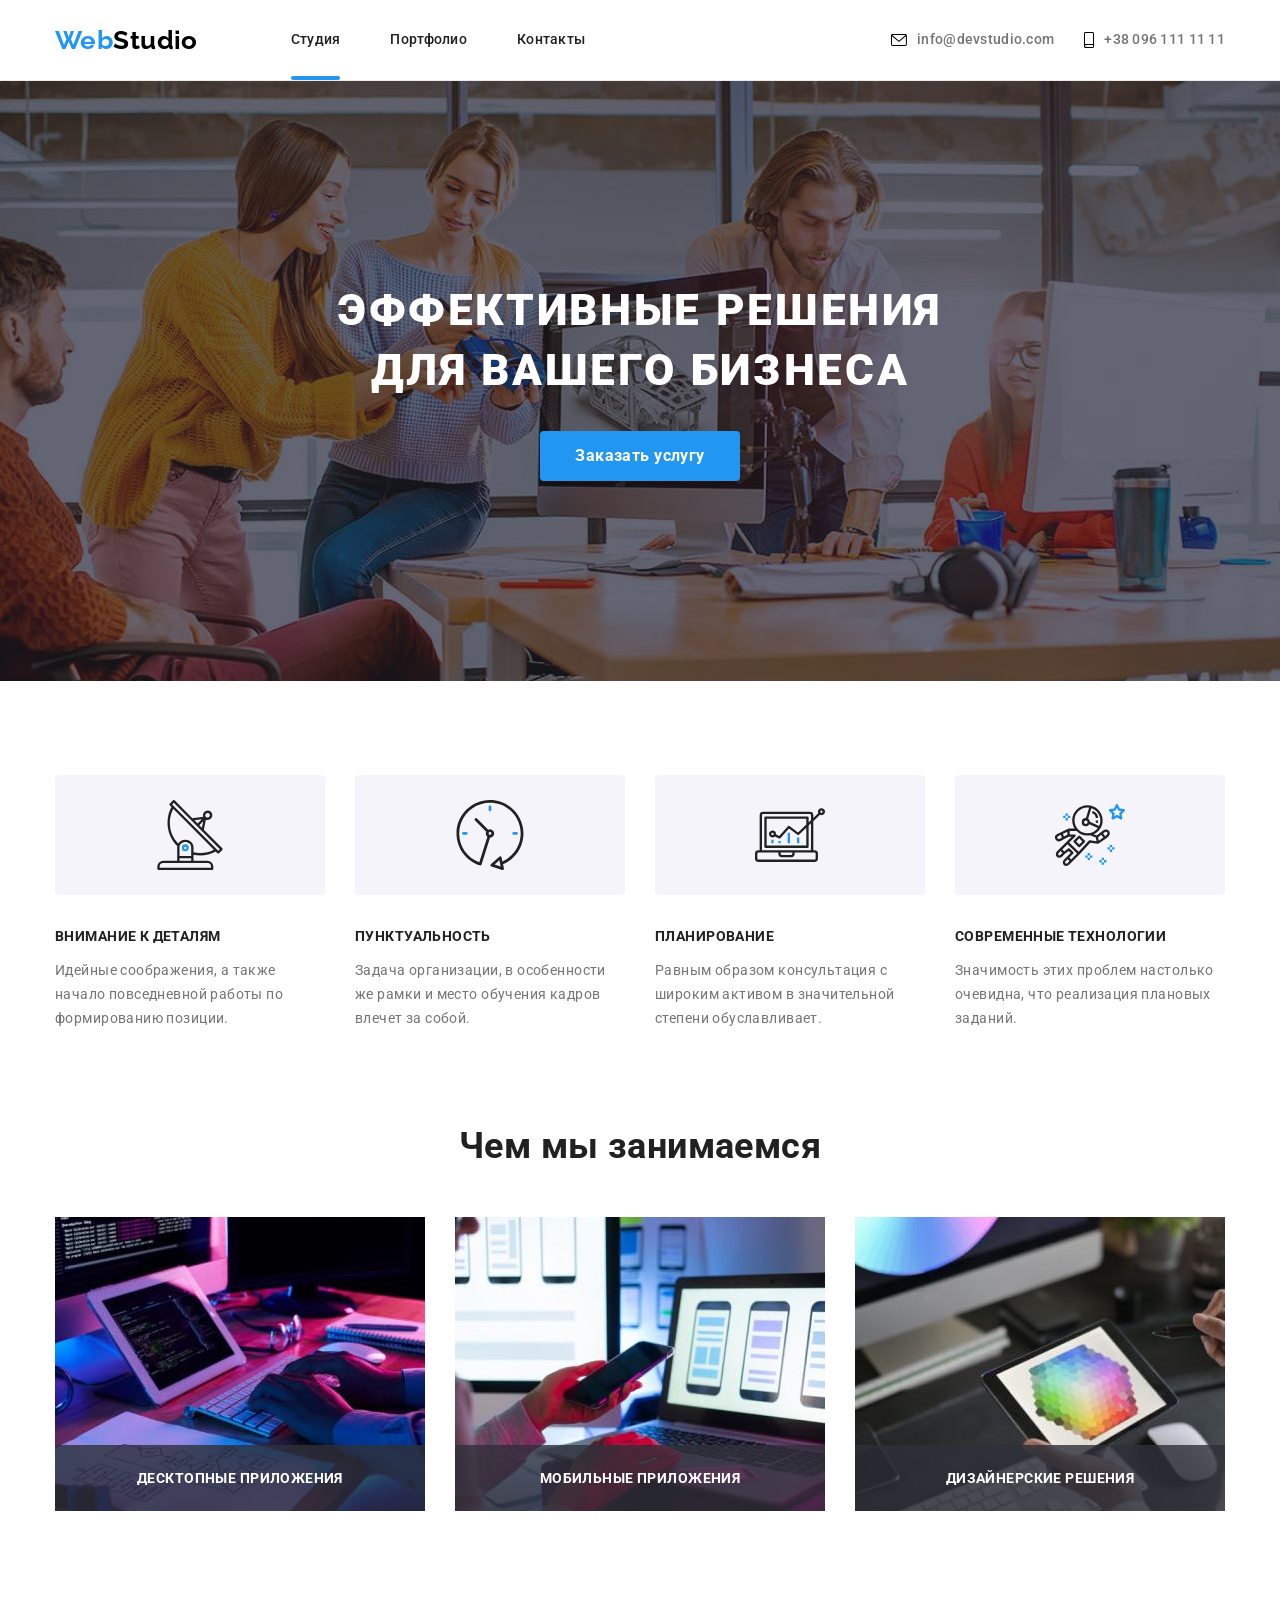
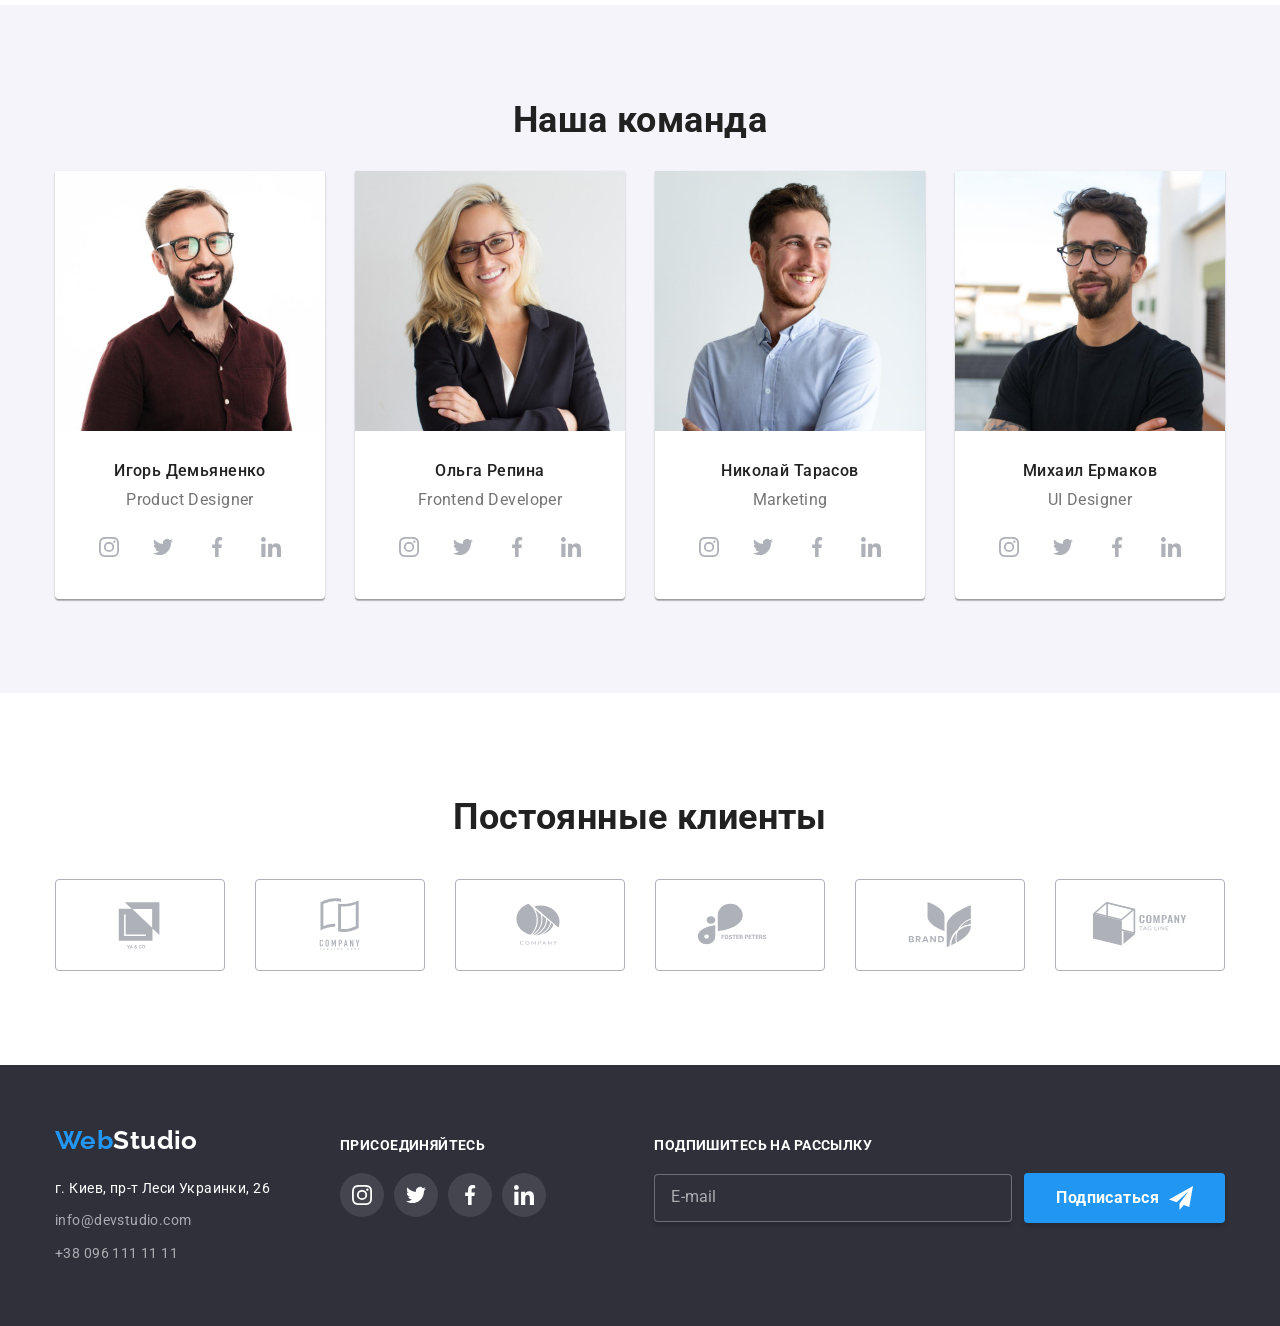
==== commit 1322a330: "сделано с меню другим меню сделано не блоком а позиционированием" ====
--- a/index.html
+++ b/index.html
@@ -8,52 +8,96 @@
     <link rel="preconnect" href="https://fonts.googleapis.com" />
     <link rel="preconnect" href="https://fonts.gstatic.com" crossorigin />
     <!-- Шрифты -->
-    <link href="https://fonts.googleapis.com/css2?family=Raleway:wght@700&family=Roboto:wght@100;300;400;500;700;900&display=swap" rel="stylesheet" />
+    <link
+      href="https://fonts.googleapis.com/css2?family=Raleway:wght@700&family=Roboto:wght@100;300;400;500;700;900&display=swap"
+      rel="stylesheet"
+    />
     <!-- Нормолайз -->
-    <!-- <link
-      rel="stylesheet"
-      href="https://cdnjs.cloudflare.com/ajax/libs/modern-normalize/1.1.0/modern-normalize.min.css"
-      integrity="sha512-wpPYUAdjBVSE4KJnH1VR1HeZfpl1ub8YT/NKx4PuQ5NmX2tKuGu6U/JRp5y+Y8XG2tV+wKQpNHVUX03MfMFn9Q=="
-      crossorigin="anonymous"
-      referrerpolicy="no-referrer"
-    /> -->
+
     <!-- Подключение моих стилей -->
     <link rel="stylesheet" href="css/main.min.css" />
   </head>
+
   <body class="body">
     <!--Шапка сайта-->
     <header class="header">
-     
       <div class="container header__container">
-        <a class="logo" href="./index.html"> Web<span class="logo--black">Studio</span> </a>
+        <a class="logo" href="./index.html">
+          Web<span class="logo--black">Studio</span>
+        </a>
         <nav class="main-nav">
-            <svg class="header__mob-nav-icon" width="40" height="40"><use href="./images/icons.svg#icon-nav-menu-icon"></use></svg>
-         
-          <ul class="site-nav site-nav--indent-left list">
+          <button
+            class="header__menu-button"
+            aria-expanded="false"
+            data-menu-button
+          >
+            <svg
+              class="header__mob-nav-icon"
+              width="40"
+              height="40"
+              aria-label="Переключатель мобильного меню"
+            >
+              <use
+                Class="header__icon-close"
+                href="./images/icons.svg#icon-nav-menu-icon-close"
+              ></use>
+              <use
+                Class="header__icon-menu"
+                href="./images/icons.svg#icon-nav-menu-icon"
+              ></use>
+            </svg>
+          </button>
+          <div class="header__menu-drop" data-menu></div>
+          <ul class="site-nav site-nav--indent-left list" data-menu-nav>
             <li class="site-nav__item">
-              <a class="site-nav__link site-nav__link--current" href="./index.html" title="Студия">Студия</a>
+              <a
+                class="site-nav__link site-nav__link--current"
+                href="./index.html"
+                title="Студия"
+                >Студия</a
+              >
             </li>
             <li class="site-nav__item">
-              <a class="site-nav__link" href="./portfolio.html" title="Портфолио">Портфолио</a>
+              <a
+                class="site-nav__link"
+                href="./portfolio.html"
+                title="Портфолио"
+                >Портфолио</a
+              >
             </li>
             <li class="site-nav__item">
               <a class="site-nav__link" href="" title="Контакты">Контакты</a>
             </li>
           </ul>
         </nav>
-       
-       <ul class="auth-nav auth-nav--indent list"> 
+
+        <ul class="auth-nav auth-nav--indent list" data-menu-auth>
+          <li class="auth-nav__item"> 
+            <a class="auth-nav__soc" href="">Instagram</a>
+            <a class="auth-nav__soc" href="">Twitter</a>
+            <a class="auth-nav__soc" href="">Facebook</a>
+            <a class="auth-nav__soc" href="">LinkedIn</a>
+          </li>
           <li class="auth-nav__item">
-            <a href="mailto:info@devstudio.com" class="auth-nav__link">
+            <a
+              href="mailto:info@devstudio.com"
+              class="auth-nav__link auth-nav__link--size"
+            >
               <svg width="16" height="12" class="auth-nav__envelope">
-                <use class="auth-nav__envelope-svg" href="./images/icons.svg#icon-mail_envelope"></use></svg
+                <use
+                  class="auth-nav__envelope-svg"
+                  href="./images/icons.svg#icon-mail_envelope"
+                ></use></svg
               >info@devstudio.com</a
             >
           </li>
           <li class="auth-nav__item">
-            <a href="tel:+380961111111" class="auth-nav__link"
+            <a href="tel:+380961111111" class="auth-nav__link auth-nav__link--cl"
               ><svg width="10" height="16" class="auth-nav__contact">
-                <use class="auth-nav__contact-svg" href="./images/icons.svg#icon-phone_smartphone"></use></svg
+                <use
+                  class="auth-nav__contact-svg"
+                  href="./images/icons.svg#icon-phone_smartphone"
+                ></use></svg
               >+38 096 111 11 11</a
             >
           </li>
@@ -68,7 +112,9 @@
           Эффективные решения <br />
           для вашего бизнеса
         </h1>
-        <button type="button" class="button button__hero" data-modal-open>Заказать услугу</button>
+        <button type="button" class="button button__hero" data-modal-open>
+          Заказать услугу
+        </button>
       </section>
       <div class="container"></div>
       <!-- Приемущество-->
@@ -83,7 +129,10 @@
                 </svg>
               </div>
               <h3 class="advantage__title">Внимание к деталям</h3>
-              <p class="advantage__text">Идейные соображения, а также начало повседневной работы по формированию позиции.</p>
+              <p class="advantage__text">
+                Идейные соображения, а также начало повседневной работы по
+                формированию позиции.
+              </p>
             </li>
             <li class="advantage__item">
               <div class="advantage__svg-box">
@@ -92,7 +141,10 @@
                 </svg>
               </div>
               <h3 class="advantage__title">Пунктуальность</h3>
-              <p class="advantage__text">Задача организации, в особенности же рамки и место обучения кадров влечет за собой.</p>
+              <p class="advantage__text">
+                Задача организации, в особенности же рамки и место обучения
+                кадров влечет за собой.
+              </p>
             </li>
             <li class="advantage__item">
               <div class="advantage__svg-box">
@@ -101,7 +153,10 @@
                 </svg>
               </div>
               <h3 class="advantage__title">Планирование</h3>
-              <p class="advantage__text">Равным образом консультация с широким активом в значительной степени обуславливает.</p>
+              <p class="advantage__text">
+                Равным образом консультация с широким активом в значительной
+                степени обуславливает.
+              </p>
             </li>
             <li class="advantage__item advantage__item--bottom">
               <div class="advantage__svg-box">
@@ -110,67 +165,116 @@
                 </svg>
               </div>
               <h3 class="advantage__title">Современные технологии</h3>
-              <p class="advantage__text">Значимость этих проблем настолько очевидна, что реализация плановых заданий.</p>
+              <p class="advantage__text">
+                Значимость этих проблем настолько очевидна, что реализация
+                плановых заданий.
+              </p>
             </li>
           </ul>
         </div>
       </section>
       <!-- Род занятий -->
-        <section class="occupation section">
+      <section class="occupation section">
         <div class="container">
           <h2 class="occupation__titel">Чем мы занимаемся</h2>
           <ul class="occupation__list list">
             <li class="occupation__item">
-              <img class="occupation__img" src="./images/occupation1.jpg" alt="Компьютерные технологии" width="370" height="294" />
+              <img
+                class="occupation__img"
+                src="./images/occupation1.jpg"
+                alt="Компьютерные технологии"
+                width="370"
+                height="294"
+              />
               <div class="occupation__text-card">Десктопные приложения</div>
             </li>
             <li class="occupation__item">
-              <img class="occupation__img" src="./images/occupation2.jpg" alt="Мобильные технологии" width="370" height="294" />
+              <img
+                class="occupation__img"
+                src="./images/occupation2.jpg"
+                alt="Мобильные технологии"
+                width="370"
+                height="294"
+              />
               <div class="occupation__text-card">Мобильные приложения</div>
             </li>
             <li class="occupation__item">
-              <img class="occupation__img" src="./images/occupation3.jpg" alt="Компьютерный дизайн" width="370" height="294" />
+              <img
+                class="occupation__img"
+                src="./images/occupation3.jpg"
+                alt="Компьютерный дизайн"
+                width="370"
+                height="294"
+              />
               <div class="occupation__text-card">Дизайнерские решения</div>
             </li>
           </ul>
         </div>
-      </section> 
+      </section>
       <!--Команда-->
       <section class="section section--cl">
         <div class="container team">
           <h2 class="team__titel">Наша команда</h2>
-         
+
           <ul class="team__list list">
             <li class="team__card">
-              <img class="team--no-line team__img" src="./images/team1.jpg" alt="Фото" width="270" height="260" />
+              <img
+                class="team--no-line team__img"
+                src="./images/team1.jpg"
+                alt="Фото"
+                width="270"
+                height="260"
+              />
 
               <div class="card">
                 <h3 class="card__people">Игорь Демьяненко</h3>
                 <p class="card__work">Product Designer</p>
                 <ul class="icon">
                   <li class="icon__element">
-                    <a class="icon__link" href="https://www.instagram.com/" target="_blank" rel="noopener noreferrer">
-                      <svg class="icon__svg" width="20" height="20">
-                        <use href="./images/icons.svg#icon-instagram_icon"></use>
-                      </svg>
-                    </a>
-                  </li>
-                  <li class="icon__element">
-                    <a class="icon__link" href="https://twitter.com/" target="_blank" rel="noopener noreferrer">
+                    <a
+                      class="icon__link"
+                      href="https://www.instagram.com/"
+                      target="_blank"
+                      rel="noopener noreferrer"
+                    >
+                      <svg class="icon__svg" width="20" height="20">
+                        <use
+                          href="./images/icons.svg#icon-instagram_icon"
+                        ></use>
+                      </svg>
+                    </a>
+                  </li>
+                  <li class="icon__element">
+                    <a
+                      class="icon__link"
+                      href="https://twitter.com/"
+                      target="_blank"
+                      rel="noopener noreferrer"
+                    >
                       <svg class="icon__svg" width="20" height="20">
                         <use href="./images/icons.svg#icon-twitter_icon"></use>
                       </svg>
                     </a>
                   </li>
                   <li class="icon__element">
-                    <a class="icon__link" href="https://www.facebook.com/" target="_blank" rel="noopener noreferrer">
+                    <a
+                      class="icon__link"
+                      href="https://www.facebook.com/"
+                      target="_blank"
+                      rel="noopener noreferrer"
+                    >
                       <svg class="icon__svg" width="20" height="20">
                         <use href="./images/icons.svg#icon-facebook_icon"></use>
                       </svg>
                     </a>
                   </li>
                   <li class="icon__element">
-                    <a class="icon__link" href="https://www.linkedin.com/" target="_blank" rel="noopener noreferrer">
+                    <a
+                      class="icon__link"
+                      href="https://www.linkedin.com/"
+                      target="_blank"
+                      rel="noopener noreferrer"
+                    >
                       <svg class="icon__svg" width="20" height="20">
                         <use href="./images/icons.svg#icon-linkedin_icon"></use>
                       </svg>
@@ -179,36 +283,64 @@
                 </ul>
               </div>
             </li>
-            
+
             <li class="team__card">
-              <img class="team--no-line team__img" src="./images/team2.jpg" alt="Фото" width="270" height="260" />
+              <img
+                class="team--no-line team__img"
+                src="./images/team2.jpg"
+                alt="Фото"
+                width="270"
+                height="260"
+              />
               <div class="card">
                 <h3 class="card__people">Ольга Репина</h3>
                 <p class="card__work">Frontend Developer</p>
                 <ul class="icon">
                   <li class="icon__element">
-                    <a class="icon__link" href="https://www.instagram.com/" target="_blank" rel="noopener noreferrer">
-                      <svg class="icon__svg" width="20" height="20">
-                        <use href="./images/icons.svg#icon-instagram_icon"></use>
-                      </svg>
-                    </a>
-                  </li>
-                  <li class="icon__element">
-                    <a class="icon__link" href="https://twitter.com/" target="_blank" rel="noopener noreferrer">
+                    <a
+                      class="icon__link"
+                      href="https://www.instagram.com/"
+                      target="_blank"
+                      rel="noopener noreferrer"
+                    >
+                      <svg class="icon__svg" width="20" height="20">
+                        <use
+                          href="./images/icons.svg#icon-instagram_icon"
+                        ></use>
+                      </svg>
+                    </a>
+                  </li>
+                  <li class="icon__element">
+                    <a
+                      class="icon__link"
+                      href="https://twitter.com/"
+                      target="_blank"
+                      rel="noopener noreferrer"
+                    >
                       <svg class="icon__svg" width="20" height="20">
                         <use href="./images/icons.svg#icon-twitter_icon"></use>
                       </svg>
                     </a>
                   </li>
                   <li class="icon__element">
-                    <a class="icon__link" href="https://www.facebook.com/" target="_blank" rel="noopener noreferrer">
+                    <a
+                      class="icon__link"
+                      href="https://www.facebook.com/"
+                      target="_blank"
+                      rel="noopener noreferrer"
+                    >
                       <svg class="icon__svg" width="20" height="20">
                         <use href="./images/icons.svg#icon-facebook_icon"></use>
                       </svg>
                     </a>
                   </li>
                   <li class="icon__element">
-                    <a class="icon__link" href="https://www.linkedin.com/" target="_blank" rel="noopener noreferrer">
+                    <a
+                      class="icon__link"
+                      href="https://www.linkedin.com/"
+                      target="_blank"
+                      rel="noopener noreferrer"
+                    >
                       <svg class="icon__svg" width="20" height="20">
                         <use href="./images/icons.svg#icon-linkedin_icon"></use>
                       </svg>
@@ -217,36 +349,64 @@
                 </ul>
               </div>
             </li>
-        
+
             <li class="team__card">
-              <img class="team--no-line team__img" src="./images/team3.jpg" alt="Фото" width="270" height="260" />
+              <img
+                class="team--no-line team__img"
+                src="./images/team3.jpg"
+                alt="Фото"
+                width="270"
+                height="260"
+              />
               <div class="card">
                 <h3 class="card__people">Николай Тарасов</h3>
                 <p class="card__work">Marketing</p>
                 <ul class="icon">
                   <li class="icon__element">
-                    <a class="icon__link" href="https://www.instagram.com/" target="_blank" rel="noopener noreferrer">
-                      <svg class="icon__svg" width="20" height="20">
-                        <use href="./images/icons.svg#icon-instagram_icon"></use>
-                      </svg>
-                    </a>
-                  </li>
-                  <li class="icon__element">
-                    <a class="icon__link" href="https://twitter.com/" target="_blank" rel="noopener noreferrer">
+                    <a
+                      class="icon__link"
+                      href="https://www.instagram.com/"
+                      target="_blank"
+                      rel="noopener noreferrer"
+                    >
+                      <svg class="icon__svg" width="20" height="20">
+                        <use
+                          href="./images/icons.svg#icon-instagram_icon"
+                        ></use>
+                      </svg>
+                    </a>
+                  </li>
+                  <li class="icon__element">
+                    <a
+                      class="icon__link"
+                      href="https://twitter.com/"
+                      target="_blank"
+                      rel="noopener noreferrer"
+                    >
                       <svg class="icon__svg" width="20" height="20">
                         <use href="./images/icons.svg#icon-twitter_icon"></use>
                       </svg>
                     </a>
                   </li>
                   <li class="icon__element">
-                    <a class="icon__link" href="https://www.facebook.com/" target="_blank" rel="noopener noreferrer">
+                    <a
+                      class="icon__link"
+                      href="https://www.facebook.com/"
+                      target="_blank"
+                      rel="noopener noreferrer"
+                    >
                       <svg class="icon__svg" width="20" height="20">
                         <use href="./images/icons.svg#icon-facebook_icon"></use>
                       </svg>
                     </a>
                   </li>
                   <li class="icon__element">
-                    <a class="icon__link" href="https://www.linkedin.com/" target="_blank" rel="noopener noreferrer">
+                    <a
+                      class="icon__link"
+                      href="https://www.linkedin.com/"
+                      target="_blank"
+                      rel="noopener noreferrer"
+                    >
                       <svg class="icon__svg" width="20" height="20">
                         <use href="./images/icons.svg#icon-linkedin_icon"></use>
                       </svg>
@@ -255,36 +415,64 @@
                 </ul>
               </div>
             </li>
-           
+
             <li class="team__card">
-              <img class="team--no-line team__img" src="./images/team4.jpg" alt="фото" width="270" height="260" />
+              <img
+                class="team--no-line team__img"
+                src="./images/team4.jpg"
+                alt="фото"
+                width="270"
+                height="260"
+              />
               <div class="card">
                 <h3 class="card__people">Михаил Ермаков</h3>
                 <p class="card__work">UI Designer</p>
                 <ul class="icon">
                   <li class="icon__element">
-                    <a class="icon__link" href="https://www.instagram.com/" target="_blank" rel="noopener noreferrer">
-                      <svg class="icon__svg" width="20" height="20">
-                        <use href="./images/icons.svg#icon-instagram_icon"></use>
-                      </svg>
-                    </a>
-                  </li>
-                  <li class="icon__element">
-                    <a class="icon__link" href="https://twitter.com/" target="_blank" rel="noopener noreferrer">
+                    <a
+                      class="icon__link"
+                      href="https://www.instagram.com/"
+                      target="_blank"
+                      rel="noopener noreferrer"
+                    >
+                      <svg class="icon__svg" width="20" height="20">
+                        <use
+                          href="./images/icons.svg#icon-instagram_icon"
+                        ></use>
+                      </svg>
+                    </a>
+                  </li>
+                  <li class="icon__element">
+                    <a
+                      class="icon__link"
+                      href="https://twitter.com/"
+                      target="_blank"
+                      rel="noopener noreferrer"
+                    >
                       <svg class="icon__svg" width="20" height="20">
                         <use href="./images/icons.svg#icon-twitter_icon"></use>
                       </svg>
                     </a>
                   </li>
                   <li class="icon__element">
-                    <a class="icon__link" href="https://www.facebook.com/" target="_blank" rel="noopener noreferrer">
+                    <a
+                      class="icon__link"
+                      href="https://www.facebook.com/"
+                      target="_blank"
+                      rel="noopener noreferrer"
+                    >
                       <svg class="icon__svg" width="20" height="20">
                         <use href="./images/icons.svg#icon-facebook_icon"></use>
                       </svg>
                     </a>
                   </li>
                   <li class="icon__element">
-                    <a class="icon__link" href="https://www.linkedin.com/" target="_blank" rel="noopener noreferrer">
+                    <a
+                      class="icon__link"
+                      href="https://www.linkedin.com/"
+                      target="_blank"
+                      rel="noopener noreferrer"
+                    >
                       <svg class="icon__svg" width="20" height="20">
                         <use href="./images/icons.svg#icon-linkedin_icon"></use>
                       </svg>
@@ -295,11 +483,10 @@
             </li>
           </ul>
         </div>
-        
       </section>
-   <!--Постоянные клиенты-->
+      <!--Постоянные клиенты-->
       <section class="section partners">
-        <div class="container ">
+        <div class="container">
           <h2 class="partners__title">Постоянные клиенты</h2>
           <ul class="partners__grid list">
             <li class="partners__item">
@@ -355,86 +542,121 @@
     </main>
     <!-- подвал, низ страницы -->
     <footer class="footer">
-     
       <div class="container footer__container">
-       <div class="footer__container-info" >
+        <div class="footer__container-info">
           <div class="address address--margin">
-          <a href="./index.html" class="logo logo--properties">Web<span class="logo__cl-white">Studio</span> </a>
-          <address>
-            <ul class="list address">
-              <li class="address__item">
+            <a href="./index.html" class="logo logo--properties"
+              >Web<span class="logo__cl-white">Studio</span>
+            </a>
+            <address>
+              <ul class="list address">
+                <li class="address__item">
+                  <a
+                    class="address__link"
+                    href="https://www.google.com.ua/maps/place/%D0%B1%D1%83%D0%BB.+%D0%9B%D0%B5%D1%81%D0%B8+%D0%A3%D0%BA%D1%80%D0%B0%D0%B8%D0%BD%D0%BA%D0%B8,+26,+%D0%9A%D0%B8%D0%B5%D0%B2,+02000/@50.4265841,30.5361971,17z/data=!3m1!4b1!4m5!3m4!1s0x40d4cf0e033ecbe9:0x57a4dffefec77da0!8m2!3d50.4265807!4d30.5383858?hl=ru"
+                    target="_blank"
+                    rel="noopener noreferrer"
+                    >г. Киев, пр-т Леси Украинки, 26</a
+                  >
+                </li>
+                <li class="address__item">
+                  <a
+                    class="address__link-contact"
+                    href="mailto:info@devstudio.com"
+                    >info@devstudio.com</a
+                  >
+                </li>
+                <li class="address__item">
+                  <a class="address__link-contact" href="tel:+380961111111"
+                    >+38 096 111 11 11</a
+                  >
+                </li>
+              </ul>
+            </address>
+          </div>
+          <div class="footer__icon-footer">
+            <p class="footer__icon-titel">присоединяйтесь</p>
+            <ul class="footer__icon-list">
+              <li class="list">
                 <a
-                  class="address__link"
-                  href="https://www.google.com.ua/maps/place/%D0%B1%D1%83%D0%BB.+%D0%9B%D0%B5%D1%81%D0%B8+%D0%A3%D0%BA%D1%80%D0%B0%D0%B8%D0%BD%D0%BA%D0%B8,+26,+%D0%9A%D0%B8%D0%B5%D0%B2,+02000/@50.4265841,30.5361971,17z/data=!3m1!4b1!4m5!3m4!1s0x40d4cf0e033ecbe9:0x57a4dffefec77da0!8m2!3d50.4265807!4d30.5383858?hl=ru"
+                  class="footer__icon-link"
+                  href="https://www.instagram.com/"
                   target="_blank"
                   rel="noopener noreferrer"
-                  >г. Киев, пр-т Леси Украинки, 26</a
                 >
+                  <svg class="footer__icon-svg" width="20" height="20">
+                    <use href="./images/icons.svg#icon-instagram_icon"></use>
+                  </svg>
+                </a>
               </li>
-              <li class="address__item">
-                <a class="address__link-contact" href="mailto:info@devstudio.com">info@devstudio.com</a>
+              <li class="list">
+                <a
+                  class="footer__icon-link"
+                  href="https://twitter.com/"
+                  target="_blank"
+                  rel="noopener noreferrer"
+                >
+                  <svg class="footer__icon-svg" width="20" height="20">
+                    <use href="./images/icons.svg#icon-twitter_icon"></use>
+                  </svg>
+                </a>
               </li>
-              <li class="address__item">
-                <a class="address__link-contact" href="tel:+380961111111">+38 096 111 11 11</a>
+
+              <li class="list">
+                <a
+                  class="footer__icon-link"
+                  href="https://www.facebook.com/"
+                  target="_blank"
+                  rel="noopener noreferrer"
+                >
+                  <svg class="footer__icon-svg" width="20" height="20">
+                    <use href="./images/icons.svg#icon-facebook_icon"></use>
+                  </svg>
+                </a>
+              </li>
+
+              <li class="list">
+                <a
+                  class="footer__icon-link"
+                  href="https://www.linkedin.com/"
+                  target="_blank"
+                  rel="noopener noreferrer"
+                >
+                  <svg class="footer__icon-svg" width="20" height="20">
+                    <use href="./images/icons.svg#icon-linkedin_icon"></use>
+                  </svg>
+                </a>
               </li>
             </ul>
-          </address>
+          </div>
         </div>
-        <div class="footer__icon-footer">
-          <p class="footer__icon-titel">присоединяйтесь</p>
-          <ul class="footer__icon-list">
-            <li class="list">
-              <a class="footer__icon-link" href="https://www.instagram.com/" target="_blank" rel="noopener noreferrer">
-                <svg class="footer__icon-svg" width="20" height="20">
-                  <use href="./images/icons.svg#icon-instagram_icon"></use>
-                </svg>
-              </a>
-            </li>
-            <li class="list">
-              <a class="footer__icon-link" href="https://twitter.com/" target="_blank" rel="noopener noreferrer">
-                <svg class="footer__icon-svg" width="20" height="20">
-                  <use href="./images/icons.svg#icon-twitter_icon"></use>
-                </svg>
-              </a>
-            </li>
-
-            <li class="list">
-              <a class="footer__icon-link" href="https://www.facebook.com/" target="_blank" rel="noopener noreferrer">
-                <svg class="footer__icon-svg" width="20" height="20">
-                  <use href="./images/icons.svg#icon-facebook_icon"></use>
-                </svg>
-              </a>
-            </li>
-
-            <li class="list">
-              <a class="footer__icon-link" href="https://www.linkedin.com/" target="_blank" rel="noopener noreferrer">
-                <svg class="footer__icon-svg" width="20" height="20">
-                  <use href="./images/icons.svg#icon-linkedin_icon"></use>
-                </svg>
-              </a>
-            </li>
-          </ul>
-        </div>
-       </div>
         <div class="form-footer">
           <p class="form-footer__titel">Подпишитесь на рассылку</p>
           <form class="form-footer__position">
-            <label class="form-footer__label" >
-              <input class="form-footer__input form-footer__input--margin-top" type="email" name="email" placeholder="E-mail" />
+            <label class="form-footer__label">
+              <input
+                class="form-footer__input form-footer__input--margin-top"
+                type="email"
+                name="email"
+                placeholder="E-mail"
+              />
             </label>
 
-       <button class="button button__footer-form" type="submit">
-              Подписаться<svg class="button__form-footer-svg" width="24" height="24">
+            <button class="button button__footer-form" type="submit">
+              Подписаться<svg
+                class="button__form-footer-svg"
+                width="24"
+                height="24"
+              >
                 <use href="./images/icons.svg#icon-button-sent"></use>
               </svg>
             </button>
           </form>
-               
         </div>
       </div>
     </footer>
     <!-- Модальное окно -->
-    <!-- <div class="backdrop backdrop__is-hidden" data-modal>
+    <div class="backdrop backdrop__is-hidden" data-modal>
       <div class="modal">
         <strong class="modal__title">Оставьте свои данные, мы вам перезвоним</strong>
         <button class="modal__button-close" data-modal-close>
@@ -443,7 +665,7 @@
           </svg>
         </button>
 
-        <form class="form-modal" name="signup_form" autocomplete="on" novalidate>
+       <form class="form-modal" name="signup_form" autocomplete="on" novalidate>
           <ul>
             <li class="form-modal__grup list">
               <label class="form-modal__label">
@@ -502,7 +724,8 @@
           </div>
         </form>
       </div>
-    </div> -->
+    </div>
+    <script src="./js/mob-menu.js"></script>
     <script src="./js/mobal.js"></script>
   </body>
 </html>
--- a/css/main.min.css
+++ b/css/main.min.css
@@ -5,5 +5,5 @@
  Consolas,  'Liberation Mono',  Menlo,- monospace;font-size:1em}small{font-size:80%}sub,sup{font-size:75%;line-height:0;position:relative;vertical-align:baseline}sub{bottom:-0.25em}sup{top:-0.5em}table{text-indent:0;border-color:inherit}button,input,optgroup,select,textarea{font-family:inherit;font-size:100%;line-height:1.15;margin:0}button,select{text-transform:none}button,[type='button'],[type='reset'],[type='submit']{-webkit-appearance:button}::-moz-focus-inner{border-style:none;padding:0}:-moz-focusring{outline:1px dotted ButtonText}:-moz-ui-invalid{box-shadow:none}legend{padding:0}progress{vertical-align:baseline}::-webkit-inner-spin-button,::-webkit-outer-spin-button{height:auto}[type='search']{-webkit-appearance:textfield;outline-offset:-2px}::-webkit-search-decoration{-webkit-appearance:none}::-webkit-file-upload-button{-webkit-appearance:button;font:inherit}summary{display:list-item}.body{color:var(--main-txt-cl);font-style:normal;font-family:var(--main-font);font-weight:400;font-size:14px;line-height:1.71;letter-spacing:0.03em;text-decoration:none}h1,h2,h3,h4,h5,h6,p,ul{margin:0}ul{padding:0}p:last-child{margin-bottom:0}.logo{color:var(--logo-cl-secondary);font-family:var(--secondary-font);font-weight:700;font-size:26px;line-height:1.19;text-decoration:none;text-align:center}.logo--properties{margin-bottom:20px}.logo--black{color:var(--logo-cl-blakc)}.logo:focus{outline-color:var(--main-bg-cl)}.logo--properties{display:block}@media screen and (min-width: 1200px){.logo{text-align:left}}.logo__cl-white{color:var(--logo-cl-white)}.list{list-style:none;margin:0;padding:0}.section{padding-top:60px;padding-bottom:60px}.section--cl{background-color:#f5f4fa}@media screen and (min-width: 1200px){.section{padding-top:94px;padding-bottom:94px}}.container{margin-left:auto;margin-right:auto;padding-left:15px;padding-right:15px}@media screen and (min-width: 768px){.container{max-width:768px}}@media screen and (min-width: 1200px){.container{max-width:1200px}}.visually-hidden{position:absolute;width:1px;height:1px;margin:-1px;border:0;padding:0;white-space:nowrap;clip-path:inset(100%);clip:rect(0 0 0 0);overflow:hidden}.header__mob-nav-icon{margin-top:10px;margin-bottom:10px}.header__container{display:flex;align-items:center;justify-content:space-between}@media screen and (min-width: 768px){.header{border-bottom:1px solid var(--cl-border)}.header__container{display:flex;align-items:center}.header__mob-nav-icon{display:none}}@media screen and (min-width: 1200px){.header{border-bottom:1px solid var(--cl-border)}.header__container{display:flex;align-items:center}.header__mob-nav-icon{display:none}}.site-nav{display:none}@media screen and (min-width: 768px){.site-nav{display:flex}.site-nav__item{position:relative}.site-nav__link{color:var(--main-txt-cl);text-decoration:none;font-weight:500;font-size:14px;line-height:1.14286;letter-spacing:0.02em;transition-property:color;transition-duration:var(--time-hov-foc);transition-timing-function:var(--time-cubic)}.site-nav__link .site-nav__link--current,.site-nav__link:hover,.site-nav__link:focus{color:var(--main-txt-cl-foc);outline:var(--outline-foc)}.site-nav--indent-left{margin-left:93px}.site-nav__item:not(:last-child){margin-right:50px}.site-nav__link{display:block;padding-top:32px;padding-bottom:32px}.site-nav__link--current::after{content:"";position:absolute;bottom:0;left:0;display:block;width:100%;height:4px;background-color:var(--main-bg-cl);border-radius:2px}.site-nav__item{gap:50px}.site-nav__item:hover,.site-nav__item:focus{color:var(--main-txt-cl-foc);outline:var(--outline-foc)}}@media screen and (min-width: 1200px){.site-nav{display:flex}.site-nav__item{position:relative}.site-nav__link{color:var(--main-txt-cl);text-decoration:none;font-weight:500;font-size:14px;line-height:1.14;letter-spacing:0.02em;transition-property:color;transition-duration:var(--time-hov-foc);transition-timing-function:var(--time-cubic)}.site-nav__link .site-nav__link--current,.site-nav__link:hover,.site-nav__link:focus{color:var(--main-txt-cl-foc);outline:var(--outline-foc)}.site-nav--indent-left{margin-left:93px}.site-nav__item:not(:last-child){margin-right:50px}.site-nav__link{display:block;padding-top:32px;padding-bottom:32px}.site-nav__link--current::after{content:"";position:absolute;bottom:0;left:0;display:block;width:100%;height:4px;background-color:var(--main-bg-cl);border-radius:2px}.site-nav__item{gap:50px}.site-nav__item:hover,.site-nav__item:focus{color:var(--main-txt-cl-foc);outline:var(--outline-foc)}}.auth-nav{display:none}@media screen and (min-width: 768px){.auth-nav{display:block}.auth-nav__item{position:relative}.auth-nav__item:nth-child(1){margin-bottom:10px}.auth-nav__link{display:inline-flex;align-items:center;gap:10px;color:var(--secondary-txt-cl);text-decoration:none;font-weight:500;font-size:12px;line-height:14 / 12;letter-spacing:0.02em;transition-property:color;transition-duration:var(--time-hov-foc);transition-timing-function:var(--time-cubic)}.auth-nav__envelope-svg,.auth-nav__contact-svg{transition-property:fill;transition-duration:var(--time-hov-foc);transition-timing-function:var(--time-cubic)}.auth-nav__link:focus .auth-nav__envelope,.auth-nav__link:hover .auth-nav__envelope{fill:var(--main-bg-cl)}.auth-nav__link:focus .auth-nav__contact,.auth-nav__link:hover .auth-nav__contact{fill:var(--main-bg-cl)}.auth-nav__link:focus,.auth-nav__link:hover{color:var(--main-bg-cl);outline:var(--outline-foc)}.auth-nav--indent{margin-left:auto;gap:30px}}@media screen and (min-width: 1200px){.auth-nav{display:flex}.auth-nav__item{position:relative}.auth-nav__link{display:inline-flex;align-items:center;gap:10px;color:var(--secondary-txt-cl);text-decoration:none;font-weight:500;font-size:14px;line-height:1.14;letter-spacing:0.02em;padding-top:32px;padding-bottom:32px;transition-property:color;transition-duration:var(--time-hov-foc);transition-timing-function:var(--time-cubic)}.auth-nav__envelope-svg,.auth-nav__contact-svg{transition-property:fill;transition-duration:var(--time-hov-foc);transition-timing-function:var(--time-cubic)}.auth-nav__link:focus .auth-nav__envelope,.auth-nav__link:hover .auth-nav__envelope{fill:var(--main-bg-cl)}.auth-nav__link:focus .auth-nav__contact,.auth-nav__link:hover .auth-nav__contact{fill:var(--main-bg-cl)}.auth-nav__link:focus,.auth-nav__link:hover{color:var(--main-bg-cl);outline:var(--outline-foc)}.auth-nav--indent{margin-left:auto;gap:30px}}.hero{text-align:center;background-color:var(--hiro-bg-cl);background-image:linear-gradient(to right, rgba(47,48,58,0.4), rgba(47,48,58,0.4)),url(../images/banner_overla_hero.jpg);background-repeat:no-repeat;background-size:cover;background-position:center;max-width:480px;height:400px;margin-left:auto;margin-right:auto;padding:118px 0}.hero__title{color:var(--light-txt-cl-white);font-weight:900;letter-spacing:0.06em;font-size:42/26;text-transform:uppercase;margin-bottom:30px;animation:text-flicker-in-glow 3000ms;animation-fill-mode:forwards}@media screen and (min-width: 768px){.hero{max-width:768px;text-align:center}.hero__title{font-size:26px;line-height:42/26}}@media screen and (min-width: 1200px){.hero{max-width:1600px;height:600px;padding:200px 0}.hero__title{font-size:44px;line-height:1.36}}@keyframes swing{0%{transform:rotate(2deg)}6%{transform:rotate(-2deg)}12%{transform:rotate(4deg)}18%{transform:rotate(-4deg)}24%{transform:rotate(6deg)}30%{transform:rotate(-6deg)}36%{transform:rotate(6deg)}42%{transform:rotate(-6deg)}48%{transform:rotate(8deg)}54%{transform:rotate(-8deg)}60%{transform:rotate(6deg)}66%{transform:rotate(-6deg)}72%{transform:rotate(4deg)}78%{transform:rotate(-4deg)}84%{transform:rotate(2deg)}90%{transform:rotate(-2deg)}96%{transform:rotate(0deg)}}@keyframes swing-stop{0%{transform:rotate(0)}}@keyframes text-flicker-in-glow{0%{opacity:0}10%{opacity:0;text-shadow:none}10.1%{opacity:1;text-shadow:none}10.2%{opacity:0;text-shadow:none}20%{opacity:0;text-shadow:none}20.1%{opacity:1;text-shadow:0 0 30px rgba(255,255,255,0.25)}20.6%{opacity:0;text-shadow:none}30%{opacity:0;text-shadow:none}30.1%{opacity:1;text-shadow:0 0 30px rgba(255,255,255,0.45),0 0 60px rgba(255,255,255,0.25)}30.5%{opacity:1;text-shadow:0 0 30px rgba(255,255,255,0.45),0 0 60px rgba(255,255,255,0.25)}30.6%{opacity:0;text-shadow:none}45%{opacity:0;text-shadow:none}45.1%{opacity:1;text-shadow:0 0 30px rgba(255,255,255,0.45),0 0 60px rgba(255,255,255,0.25)}50%{opacity:1;text-shadow:0 0 30px rgba(255,255,255,0.45),0 0 60px rgba(255,255,255,0.25)}55%{opacity:1;text-shadow:0 0 30px rgba(255,255,255,0.45),0 0 60px rgba(255,255,255,0.25)}55.1%{opacity:0;text-shadow:none}57%{opacity:0;text-shadow:none}57.1%{opacity:1;text-shadow:0 0 30px rgba(255,255,255,0.55),0 0 60px rgba(255,255,255,0.35)}60%{opacity:1;text-shadow:0 0 30px rgba(255,255,255,0.55),0 0 60px rgba(255,255,255,0.35)}60.1%{opacity:0;text-shadow:none}65%{opacity:0;text-shadow:none}65.1%{opacity:1;text-shadow:0 0 30px rgba(255,255,255,0.55),0 0 60px rgba(255,255,255,0.35),0 0 100px rgba(255,255,255,0.1)}75%{opacity:1;text-shadow:0 0 30px rgba(255,255,255,0.55),0 0 60px rgba(255,255,255,0.35),0 0 100px rgba(255,255,255,0.1)}75.1%{opacity:0;text-shadow:none}77%{opacity:0;text-shadow:none}77.1%{opacity:1;text-shadow:0 0 30px rgba(255,255,255,0.55),0 0 60px rgba(255,255,255,0.4),0 0 110px rgba(255,255,255,0.2),0 0 100px rgba(255,255,255,0.1)}85%{opacity:1;text-shadow:0 0 30px rgba(255,255,255,0.55),0 0 60px rgba(255,255,255,0.4),0 0 110px rgba(255,255,255,0.2),0 0 100px rgba(255,255,255,0.1)}85.1%{opacity:0;text-shadow:none}86%{opacity:0;text-shadow:none}86.1%{opacity:1;text-shadow:0 0 30px rgba(255,255,255,0.6),0 0 60px rgba(255,255,255,0.45),0 0 110px rgba(255,255,255,0.25),0 0 100px rgba(255,255,255,0.1)}100%{opacity:1;text-shadow:0 0 30px rgba(255,255,255,0.6),0 0 60px rgba(255,255,255,0.45),0 0 110px rgba(255,255,255,0.25),0 0 100px rgba(255,255,255,0.1)}}.button{background-color:var(--main-bg-cl);color:var(--light-txt-cl-white);max-width:250px;min-width:200px;min-height:50px;font-weight:700;font-size:16px;line-height:1.88;letter-spacing:0.06em;box-shadow:0px 4px 4px rgba(0,0,0,0.15);padding:10px 32px;border:none;font-family:inherit;letter-spacing:inherit;cursor:pointer;text-align:center;border-radius:4px;transition-property:background-color;transition-duration:var(--time-hov-foc);transition-timing-function:var(--time-cubic)}.button__footer-form{display:flex;align-items:center;margin-left:auto;margin-right:auto}.button__form-footer-svg{display:inline-block;margin-left:10px;fill:#ffffff}.button__hero{animation:swing 6000ms cubic-bezier(0.4, 0, 0.2, 1) infinite;align-items:center}.button__hero:hover{background-color:var(--btn-bg-cl-hiro);animation-play-state:paused;animation:swing-stop 2ms}.button__hero:focus{background-color:var(--btn-bg-cl-hiro);outline:var(--outline-foc)}.button__modal{display:block;margin-left:auto;margin-right:auto}.button__modal:hover{background-color:var(--btn-bg-cl-hiro);animation-play-state:paused;animation:swing-stop 2ms}.button__modal:focus{display:flex}.advantage__item{max-width:450px;margin-left:auto;margin-right:auto}.advantage__title{font-size:inherit;font-weight:700;line-height:16/14;text-transform:uppercase;text-align:center;margin-bottom:10px}.advantage__text{color:var(--secondary-txt-cl);line-height:24/14;letter-spacing:0.03em;color:#757575}.advantage__svg-box{display:flex;max-width:450px;height:120px;margin-bottom:30px;border-radius:4px;background-color:var(--bg-soc-logo-link);justify-content:center;align-items:center}@media screen and (max-width: 768px){.advantage__item:not(:last-child){margin-bottom:30px}}@media screen and (min-width: 768px){.advantage{display:flex;flex-wrap:wrap;gap:30px}.advantage__svg-box{max-width:354px;height:120px}.advantage__title{text-align:left;margin-bottom:10px}.advantage__item{max-width:354px;margin-bottom:0;text-align:left}.advantage__item--bottom{flex-basis:354px;margin-bottom:0}}@media screen and (min-width: 1200px){.advantage{display:flex;flex-wrap:nowrap;gap:30px}.advantage__svg-box{width:270px;height:120px}}.occupation{display:none}@media screen and (min-width: 900px){.occupation{display:none}}@media screen and (min-width: 1200px){.occupation{display:block;padding-top:0}.occupation__titel{font-weight:700;font-size:36px;line-height:1.17;text-align:center;margin-bottom:50px}.occupation__list{display:flex;gap:30px;padding-left:0;justify-content:center}.occupation__item{position:relative;background-color:var(--button-text-color);background-size:cover}.occupation__img{display:block}.occupation__text-card{position:absolute;bottom:0;left:0;font-weight:700;line-height:0.88;text-align:center;text-transform:uppercase;color:var(--light-txt-cl-white);background-color:var(--bg-occupation-card);padding-top:27px;padding-bottom:27px;width:100%}}.team{margin-left:auto;margin-right:auto}.team__titel{font-weight:700;font-size:36px;line-height:1.17;text-align:center;margin-bottom:30px}.team__list{display:block;gap:30px;margin-left:auto;margin-right:auto}.team--no-line{display:block}.team__img{width:354px;height:374px;margin:auto}.team__card{box-shadow:0px 1px 3px rgba(0,0,0,0.12),0px 1px 1px rgba(0,0,0,0.14),0px 2px 1px rgba(0,0,0,0.2);border-radius:0px 0px 4px 4px;text-align:center;background-color:#ffffff;width:354px;margin-left:auto;margin-right:auto}@media screen and (min-width: 480px){.team__img{width:450px;height:460px}.team__card{width:450px}}@media screen and (max-width: 768px){.team__card:not(:last-child){margin-bottom:30px}}@media screen and (min-width: 768px){.team__img{width:354px;height:374px}.team__list{display:flex;flex-wrap:wrap;gap:30px}.team__card{margin:0;width:354px}}@media screen and (min-width: 1200px){.team__img{width:270px;height:260px}.team__card{margin:0;width:270px}}.card{padding-top:30px;padding-bottom:30px}.card__people{font-weight:500;font-size:16px;line-height:1.19;margin-bottom:10px}.card__work{color:var(--secondary-txt-cl);font-size:16px;line-height:1.19;margin-bottom:16px}.icon{display:flex;justify-content:center;padding:0;gap:10px;cursor:pointer}.icon__element{display:flex;width:44px;height:44px;align-items:center;justify-content:center;border-radius:50%;transition-property:background-color;transition-duration:var(--time-hov-foc);transition-timing-function:var(--time-hov-foc)}.icon__link{display:flex;width:44px;height:44px;align-items:center;justify-content:center;border-radius:50%;transition-property:background-color;transition-duration:var(--time-hov-foc);transition-timing-function:var(--time-cubic)}.icon__link:focus,.icon__link:hover{background-color:var(--main-bg-cl);outline-color:var(--secondary-bg-cl)}.icon__svg{fill:var(--bg-card-link-svg);transition-property:fill;transition-duration:var(--time-hov-foc);transition-timing-function:var(--time-cubic)}.icon__link:hover .icon__svg,.icon__link:focus .icon__svg{fill:var(--secondary-bg-cl)}.partners__title{font-weight:700;font-size:28px;line-height:33/28;text-align:center;margin-bottom:30px}.partners__grid{display:flex;flex-wrap:wrap;gap:30px;margin-left:auto;margin-right:auto;justify-content:center}.partners__link{display:flex;justify-content:center;align-items:center;width:210px;height:92px;border-radius:4px;border:1px solid var(--bg-footer-soc-link);transition:border-color var(--time-hov-foc) var(--time-cubic)}.partners__link:focus .partners__svg{fill:var(--main-bg-cl)}.partners__link:hover{border:1px solid var(--main-bg-cl)}.partners__link:focus{outline:var(--outline-foc);border:1px solid var(--main-bg-cl)}.partners__link:hover .partners__svg{fill:var(--main-bg-cl)}.partners__svg{fill:var(--bg-footer-soc-link);transition:fill var(--time-hov-foc) var(--time-cubic)}@media screen and (min-width: 1200px){.partners__link{width:170px;height:92px}.partners__title{font-size:36px;line-height:42/36}}.footer{padding:60px 0px;background-color:var(--bg-footer-cl);text-align:center}@media screen and (max-width: 768px){.footer__container{display:flex;flex-direction:column;align-items:center}}@media screen and (min-width: 1200px){.footer__container{display:flex}}@media screen and (min-width: 768px){.footer__container-info{display:flex;justify-content:space-between}}@media screen and (min-width: 1200px){.footer__container-info{justify-content:flex-start}}.footer__icon-titel{margin:0;padding:0;margin-bottom:20px;font-weight:700;line-height:1.14286;text-transform:uppercase;color:var(--light-txt-cl-white)}@media screen and (min-width: 1200px){.footer__icon-titel{text-align:left}}.footer__icon-list{display:flex;gap:10px}.footer__icon-link{display:flex;width:44px;height:44px;background-color:var(--bg-footer-soc);border-radius:50%;justify-content:center;align-items:center;transition:background var(--time-hov-foc) var(--time-cubic)}.footer__icon-link:hover{background:var(--main-bg-cl)}.footer__icon-link:focus{background:var(--main-bg-cl);outline:var(--outline-foc)}.footer__icon-svg{fill:var(--light-txt-cl-white)}@media screen and (max-width: 768px){.footer__icon-footer{display:block;padding-top:60px;padding-bottom:60px}}@media screen and (min-width: 1200px){.footer__icon-footer{margin-left:70px;margin-top:12px}}@media screen and (min-width: 768px) and (max-width: 1200px){.footer__icon-footer{margin-right:89px;margin-top:5px}}.address{text-align:center}@media screen and (min-width: 768px) and (max-width: 1200px){.address--margin{margin-left:76px;margin-bottom:60px}}@media screen and (min-width: 1200px){.address{text-align:left}}.address__link{font-style:normal;color:var(--light-txt-cl-white);text-decoration:none;outline:none;font-weight:400;font-size:14px;line-height:1.71429;text-align:center;letter-spacing:0.03em;transition-property:color;transition-duration:var(--time-hov-foc);transition-timing-function:var(--time-cubic)}.address__link:focus,.address__link:hover{color:var(--main-bg-cl)}.address__link-contact{color:rgba(255,255,255,0.6);text-decoration:none;line-height:1.71;display:block;font-style:normal;color:var(--address__link-text-cl);outline:none;text-decoration:none;transition-property:color;transition-duration:var(--time-hov-foc);transition-timing-function:var(--time-cubic)}.address__link-contact__link-contact+.address__link-contact__link-contact{display:block;margin-bottom:9px}.address__link-contact:hover{color:var(--main-bg-cl)}.address__link-contact:hover,.address__link-contact:focus{color:var(--main-bg-cl);outline:vap(--outline-foc)}.address__item:not(:last-child){margin-bottom:8px}@media screen and (min-width: 1200px){.address__item:not(:last-child){margin-bottom:9px}}.form-footer__titel{margin:0;padding:0;margin-bottom:20px;font-weight:700;line-height:1.14286;text-transform:uppercase;color:var(--light-txt-cl-white)}@media screen and (min-width: 1200px){.form-footer__titel{text-align:left}}.form-footer__input{width:450px;padding:15px 16px;border-radius:4px;border:1px solid rgba(255,255,255,0.3);box-shadow:0px 4px 4px rgba(0,0,0,0.15);color:#ffffff;background-color:var(--bg-footer-cl);font-size:14px;line-height:1.14;letter-spacing:0.01em;transition-property:outline;transition-duration:var(--time-hov-foc);transition-timing-function:var(--time-cubic)}.form-footer__input::placeholder{font-weight:400;font-size:16px;line-height:20px;color:rgba(255,255,255,0.6)}.form-footer__input:focus-visible{outline:var(--main-bg-cl) auto 1px}@media screen and (max-width: 1200px){.form-footer__input--margin-top{margin-bottom:20px}}@media screen and (min-width: 1200px){.form-footer__input{width:358px}}@media screen and (min-width: 1200px){.form-footer{margin-left:auto;margin-top:12px}.form-footer__position{display:flex;gap:12px;justify-content:center;align-items:center}}.backdrop{position:fixed;top:0;left:0;width:100%;height:100%;background-color:rgba(0,0,0,0.2);transition-property:opacity;transition-duration:var(--time-hov-foc);transition-timing-function:var(--time-cubic)}.backdrop__is-hidden .modal{transform:translate(-50%, 50%) scale(0.3)}.backdrop__is-hidden{opacity:0;pointer-events:none}.modal{position:absolute;top:50%;left:50%;transform:translate(-50%, -50%) scale(1);width:528px;height:581px;display:block;background-color:var(--secondary-bg-cl);padding:40px;transition-property:transform;transition-duration:var(--time-hov-foc);transition-timing-function:var(--time-cubic);box-shadow:0px 1px 3px rgba(0,0,0,0.12),0px 1px 1px rgba(0,0,0,0.14),0px 2px 1px rgba(0,0,0,0.2);border-radius:4px}.modal__button-close{position:absolute;top:0;right:0;transform:translate(-8px, 8px);display:flex;justify-content:center;align-items:center;padding:0;margin:0;border-width:0px;width:30px;height:30px;border-radius:50%;cursor:pointer;outline-color:#2196f3}.modal__icon-close{--color1: #ffffff;--color2: rgba(0, 0, 0, 0.1);--color3: #212121;transition-property:fill;transition-duration:var(--time-hov-foc);transition-timing-function:var(--time-cubic)}.modal__button-close:focus-visible .modal__icon-close{--color3: #2196f3}.modal__icon-close:hover{--color3: #2196f3}.modal__title{display:inline-block;font-weight:700;font-size:20px;line-height:23px;text-align:center;margin-bottom:12px}.modal__input-svg:focus-visible{--color3: #2196f3}.form-modal__grup:not(:last-child){margin-bottom:10px}.form-modal__label{position:relative;display:flex;flex-direction:column;font-size:12px;line-height:1.17;letter-spacing:0.01em;color:var(--bg-form-cl)}.form-modal__input{margin-top:4px;padding:12px 12px 12px 42px;border:1px solid var(--input-border-cl);border-radius:4px;transition-property:outline;transition-duration:var(--time-hov-foc);transition-property:var(--time-cubic)}.form-modal__input:focus-within{outline:var(--main-bg-cl) auto 1px}.form-modal__input-svg{transition-property:fill;transition-duration:var(--time-hov-foc);transition-property:var(--time-cubic)}.form-modal__input:focus-within ~ .form-modal__input-svg{fill:var(--main-bg-cl)}.form-modal__input.comment{padding:12px;height:120px;resize:none;border-radius:4px}.form-modal__input.comment::placeholder{text-align:top;color:rgba(117,117,117,0.5)}.form-modal__input-svg{display:block;position:absolute;bottom:0;left:0;transform:translate(12px, -11px);fill:var(--main-txt-cl)}.checkbox{display:flex;justify-content:center;align-items:center;margin-top:20px;margin-bottom:30px}.checkbox__input:focus-visible ~ .checkbox__position>.checkbox__icon{--color3: var(--bg-checkbox-icon-blue)}.checkbox__input:focus-visible{outline-color:var(--main-bg-cl)}.checkbox__position{position:relative}.checkbox__icon{position:absolute;top:0;left:0;transform:translate(-100%, -50%);--color1: var(--bg-checkbox-icon-white);--color2: var(--bg-checkbox-icon-white);--color3: var(--bg-checkbox-icon-black)}.checkbox__icon:focus{--color1: var(--bg-checkbox-icon-white);--color2: var(--bg-checkbox-icon-white);--color3: var(--bg-checkbox-icon-black)}.checkbox__input:checked ~ .checkbox__position>.checkbox__icon{--color1: var(--bg-checkbox-icon-blue);--color2: var(--bg-checkbox-icon-white);--color3: var(--bg-checkbox-icon-blue)}.checkbox__input:focus ~ .checkbox__position>.checkbox__icon{--color3: var(--bg-checkbox-icon-blue)}.checkbox__text{color:var(--bg-form-cl);margin-left:8px}.checkbox__link-text{color:var(--main-bg-cl);text-decoration-line:underline}@media screen and (max-width: 768px){.filter-button{display:flex;flex-wrap:wrap;gap:8px;justify-content:flex-start;padding:0;margin:0 0 50px 0}.filter-button__button-primary{background-color:var(--button-text-color);color:var(--main-txt-cl);font-weight:500;font-size:16px;line-height:1.62;padding:6px 22px;border:none;font-family:inherit;letter-spacing:inherit;cursor:pointer;align-items:center;text-align:center;border-radius:4px;transition-property:color, background-color;transition-duration:var(--time-hov-foc);transition-timing-function:var(--time-cubic)}.filter-button__button-primary:hover,.filter-button__button-primary:focus{background-color:var(--main-bg-cl);color:var(--light-txt-cl-white);box-shadow:0px 3px 1px rgba(0,0,0,0.1),0px 1px 2px rgba(0,0,0,0.08),0px 2px 2px rgba(0,0,0,0.12)}.filter-button__button-primary:focus{outline:var(--outline-foc)}}@media screen and (min-width: 768px){.filter-button{display:flex;gap:8px;padding:0;margin:0 0 50px 0;justify-content:center}.filter-button__button-primary{background-color:var(--button-text-color);color:var(--main-txt-cl);font-weight:500;font-size:16px;line-height:1.62;padding:6px 22px;border:none;font-family:inherit;letter-spacing:inherit;cursor:pointer;align-items:center;text-align:center;border-radius:4px;transition-property:color, background-color;transition-duration:var(--time-hov-foc);transition-timing-function:var(--time-cubic)}.filter-button__button-primary:hover,.filter-button__button-primary:focus{background-color:var(--main-bg-cl);color:var(--light-txt-cl-white);box-shadow:0px 3px 1px rgba(0,0,0,0.1),0px 1px 2px rgba(0,0,0,0.08),0px 2px 2px rgba(0,0,0,0.12)}.filter-button__button-primary:focus{outline:var(--outline-foc)}}.contaent-cards{padding-left:0;margin-top:0;margin-bottom:0}.cards-information__img{width:450px;height:294px;object-fit:cover}.contaent-cards__link{width:450px;height:404px;margin-left:auto;margin-right:auto;display:block;text-decoration:inherit;color:inherit}.contaent-cards__link:hover{box-shadow:0px 1px 1px rgba(0,0,0,0.12),0px 4px 4px rgba(0,0,0,0.06),1px 4px 6px rgba(0,0,0,0.16)}.contaent-cards__link:focus{outline:var(--outline-foc);box-shadow:0px 1px 1px rgba(0,0,0,0.12),0px 4px 4px rgba(0,0,0,0.06),1px 4px 6px rgba(0,0,0,0.16)}.contaent-cards__list-cards{position:relative;margin-left:0;display:block;background-color:var(--secondary-bg-cl)}@media screen and (max-width: 768px){.contaent-cards__list-cards:not(:last-child){margin-bottom:30px}}@media screen and (min-width: 768px){.contaent-cards{display:flex;flex-wrap:wrap;gap:30px;flex-basis:354px}.cards-information__img{width:354px;height:294px}.contaent-cards__link{width:354px;height:440px}}@media screen and (min-width: 1200px){.contaent-cards{display:flex;row-gap:30px;column-gap:30px;flex-wrap:wrap;padding-left:0;margin-top:0;margin-bottom:0}.contaent-cards__list-cards{margin-left:0;display:block;background-color:var(--secondary-bg-cl);position:relative}.cards-information__img{width:370px;height:294px}.contaent-cards__link{width:370px;height:404px}}.contaent-box{display:block;width:450px;margin-left:auto;margin-right:auto;padding:20px 24px;outline:1px solid var(--cl-border)}.contaent-box__titel{font-family:var(--main-font);font-size:18px;line-height:2;font-weight:700;letter-spacing:0.06em;margin-bottom:4px}.contaent-box__contents{color:var(--secondary-txt-cl);font-family:var(--main-font);font-size:16px;line-height:1.88}@media screen and (min-width: 768px){.contaent-box{height:146px;width:354px}}@media screen and (min-width: 1200px){.contaent-box{width:370px;height:110px}}.cards-information{position:relative;overflow:hidden}.cards-information__img{display:block;margin-left:auto;margin-right:auto;background-color:var(--secondary-bg-cl)}.cards-information__contaent{position:absolute;top:0;left:0;transform:translate(0, 101%);font-weight:400;font-size:18px;line-height:1.56;width:450px;height:294px;color:var(--light-txt-cl-white);background:var(--bg-cards-information-box);padding:77px 24px;margin:0;transition-property:transform;transition-duration:var(--time-hov-foc);transition-timing-function:var(--time-cubic)}.contaent-cards__list-cards:hover .cards-information__contaent{transform:translate(0, 0)}@media screen and (min-width: 768px){.cards-information__contaent{width:354px}}@media screen and (min-width: 1200px){.cards-information__contaent{width:370px}.cards-information__contaent{font-weight:400;font-size:18px;line-height:1.56;width:370px;height:294px}}
+ monospace;font-size:1em}small{font-size:80%}sub,sup{font-size:75%;line-height:0;position:relative;vertical-align:baseline}sub{bottom:-0.25em}sup{top:-0.5em}table{text-indent:0;border-color:inherit}button,input,optgroup,select,textarea{font-family:inherit;font-size:100%;line-height:1.15;margin:0}button,select{text-transform:none}button,[type='button'],[type='reset'],[type='submit']{-webkit-appearance:button}::-moz-focus-inner{border-style:none;padding:0}:-moz-focusring{outline:1px dotted ButtonText}:-moz-ui-invalid{box-shadow:none}legend{padding:0}progress{vertical-align:baseline}::-webkit-inner-spin-button,::-webkit-outer-spin-button{height:auto}[type='search']{-webkit-appearance:textfield;outline-offset:-2px}::-webkit-search-decoration{-webkit-appearance:none}::-webkit-file-upload-button{-webkit-appearance:button;font:inherit}summary{display:list-item}.body{color:var(--main-txt-cl);font-style:normal;font-family:var(--main-font);font-weight:400;font-size:14px;line-height:1.71;letter-spacing:0.03em;text-decoration:none}h1,h2,h3,h4,h5,h6,p,ul{margin:0}ul{padding:0}p:last-child{margin-bottom:0}.logo{color:var(--logo-cl-secondary);font-family:var(--secondary-font);font-weight:700;font-size:26px;line-height:1.19;text-decoration:none;text-align:center}.logo--properties{margin-bottom:20px}.logo--black{color:var(--logo-cl-blakc)}.logo:focus{outline-color:var(--main-bg-cl)}.logo--properties{display:block}@media screen and (min-width: 1200px){.logo{text-align:left}}.logo__cl-white{color:var(--logo-cl-white)}.list{list-style:none;margin:0;padding:0}.section{padding-top:60px;padding-bottom:60px}.section--cl{background-color:#f5f4fa}@media screen and (max-width: 480px){.section{width:480px}}@media screen and (min-width: 1200px){.section{padding-top:94px;padding-bottom:94px}}.container{margin-left:auto;margin-right:auto;padding-left:15px;padding-right:15px}@media screen and (max-width: 480px){.container{width:320px}}@media screen and (max-width: 768px){.container{width:480px}}@media screen and (min-width: 768px){.container{max-width:768px}}@media screen and (min-width: 1200px){.container{max-width:1200px}}.visually-hidden{position:absolute;width:1px;height:1px;margin:-1px;border:0;padding:0;white-space:nowrap;clip-path:inset(100%);clip:rect(0 0 0 0);overflow:hidden}.header{position:relative}.header__menu-button{position:relative;z-index:100;border:none;background-color:transparent;margin:0;padding:0}.header__menu-button:focus-visible{outline-color:var(--main-bg-cl)}.header__menu-button .header__icon-close{display:none}.header__menu-button.is-open .header__icon-close{display:block;z-index:100}.header__menu-button.is-open .header__icon-menu{display:none}@media screen and (max-width: 768px){.header__menu-drop{display:none;position:absolute;z-index:10;top:0;left:0;transform:translate(0, 0);width:100%;height:796px;background-color:#ffffff}.header__menu-drop.is-open{display:block}}.header__mob-nav-icon{margin-top:10px;margin-bottom:10px}.header__mob-nav-icon:hover,.header__mob-nav-icon:focus{fill:var(--main-bg-cl)}.header__container{position:relative;display:flex;align-items:center;justify-content:space-between}@media screen and (max-width: 768px){.header__container{width:480px}}@media screen and (min-width: 768px){.header{border-bottom:1px solid var(--cl-border)}.header__container{display:flex;align-items:center}.header__mob-nav-icon{display:none}.header__menu-button{display:none}}@media screen and (min-width: 1200px){.header{border-bottom:1px solid var(--cl-border)}.header__container{display:flex;align-items:center}.header__mob-nav-icon{display:none}}@media screen and (max-width: 768px){.site-nav{position:absolute;top:0;left:0;transform:translate(48px, 40px);z-index:100;display:none}.site-nav.is-open{display:block}.site-nav__link{font-weight:500;font-size:40px;line-height:1.175;letter-spacing:0.02em;text-decoration:none;color:#212121}.site-nav__link:hover{color:var(--main-txt-cl-foc)}.site-nav__link--current{color:var(--main-txt-cl-foc)}.site-nav__item{padding:0;margin:0;display:block}.site-nav__item:not(:last-child){margin-bottom:32px}}@media screen and (min-width: 768px){.site-nav{display:flex}.site-nav__item{position:relative}.site-nav__link{color:var(--main-txt-cl);text-decoration:none;font-weight:500;font-size:14px;line-height:1.14286;letter-spacing:0.02em;transition-property:color;transition-duration:var(--time-hov-foc);transition-timing-function:var(--time-cubic)}.site-nav__link .site-nav__link--current,.site-nav__link:hover,.site-nav__link:focus{color:var(--main-txt-cl-foc);outline:var(--outline-foc)}.site-nav--indent-left{margin-left:93px}.site-nav__item:not(:last-child){margin-right:50px}.site-nav__link{display:block;padding-top:32px;padding-bottom:32px}.site-nav__link--current::after{content:"";position:absolute;bottom:0;left:0;display:block;width:100%;height:4px;background-color:var(--main-bg-cl);border-radius:2px}.site-nav__item{gap:50px}.site-nav__item:hover,.site-nav__item:focus{color:var(--main-txt-cl-foc);outline:var(--outline-foc)}}@media screen and (min-width: 1200px){.site-nav{display:flex}.site-nav__item{position:relative}.site-nav__link{color:var(--main-txt-cl);text-decoration:none;font-weight:500;font-size:14px;line-height:1.14;letter-spacing:0.02em;transition-property:color;transition-duration:var(--time-hov-foc);transition-timing-function:var(--time-cubic)}.site-nav__link .site-nav__link--current,.site-nav__link:hover,.site-nav__link:focus{color:var(--main-txt-cl-foc);outline:var(--outline-foc)}.site-nav--indent-left{margin-left:93px}.site-nav__item:not(:last-child){margin-right:50px}.site-nav__link{display:block;padding-top:32px;padding-bottom:32px}.site-nav__link--current::after{content:"";position:absolute;bottom:0;left:0;display:block;width:100%;height:4px;background-color:var(--main-bg-cl);border-radius:2px}.site-nav__item{gap:50px}.site-nav__item:hover,.site-nav__item:focus{color:var(--main-txt-cl-foc);outline:var(--outline-foc)}}@media screen and (max-width: 768px){.auth-nav{position:absolute;top:0;left:0;transform:translate(40px, 562px);z-index:100;display:none;width:400px}.is-open{display:flex;flex-direction:column-reverse}.auth-nav__link{display:inline-flex;align-items:center;gap:10px;color:var(--secondary-txt-cl);text-decoration:none;font-size:34px;line-height:1.17647;letter-spacing:0.02em;font-weight:500;transition-property:color;transition-duration:var(--time-hov-foc);transition-timing-function:var(--time-cubic)}.auth-nav__link--cl{color:var(--main-bg-cl)}.auth-nav__link--size{font-size:24px;line-height:28 / 24}.auth-nav__contact,.auth-nav__envelope{display:none}.auth-nav__contact{color:var(--main-bg-cl)}.auth-nav__link:focus,.auth-nav__link:hover{color:var(--main-bg-cl);outline:var(--outline-foc)}.auth-nav__item:nth-child(1){margin-top:64px}.auth-nav__item:nth-child(2){margin-top:32px}.auth-nav__soc{margin:0;padding:0;text-decoration:none;font-weight:500;font-size:18px;line-height:22 / 18;letter-spacing:0.02em;color:#2196f3}.auth-nav__soc:not(:last-child){margin-right:20px}}@media screen and (min-width: 768px){.auth-nav{display:block}.auth-nav__item{position:relative}.auth-nav__item:nth-child(1){margin-bottom:10px}.auth-nav__link{display:inline-flex;align-items:center;gap:10px;color:var(--secondary-txt-cl);text-decoration:none;font-weight:500;font-size:12px;line-height:14 / 12;letter-spacing:0.02em;transition-property:color;transition-duration:var(--time-hov-foc);transition-timing-function:var(--time-cubic)}.auth-nav__envelope-svg,.auth-nav__contact-svg{transition-property:fill;transition-duration:var(--time-hov-foc);transition-timing-function:var(--time-cubic)}.auth-nav__link:focus .auth-nav__envelope,.auth-nav__link:hover .auth-nav__envelope{fill:var(--main-bg-cl)}.auth-nav__link:focus .auth-nav__contact,.auth-nav__link:hover .auth-nav__contact{fill:var(--main-bg-cl)}.auth-nav__link:focus,.auth-nav__link:hover{color:var(--main-bg-cl);outline:var(--outline-foc)}.auth-nav--indent{margin-left:auto;gap:30px}.auth-nav__soc{display:none}}@media screen and (min-width: 1200px){.auth-nav{display:flex}.auth-nav__item{position:relative}.auth-nav__link{display:inline-flex;align-items:center;gap:10px;color:var(--secondary-txt-cl);text-decoration:none;font-weight:500;font-size:14px;line-height:1.14;letter-spacing:0.02em;padding-top:32px;padding-bottom:32px;transition-property:color;transition-duration:var(--time-hov-foc);transition-timing-function:var(--time-cubic)}.auth-nav__envelope-svg,.auth-nav__contact-svg{transition-property:fill;transition-duration:var(--time-hov-foc);transition-timing-function:var(--time-cubic)}.auth-nav__link:focus .auth-nav__envelope,.auth-nav__link:hover .auth-nav__envelope{fill:var(--main-bg-cl)}.auth-nav__link:focus .auth-nav__contact,.auth-nav__link:hover .auth-nav__contact{fill:var(--main-bg-cl)}.auth-nav__link:focus,.auth-nav__link:hover{color:var(--main-bg-cl);outline:var(--outline-foc)}.auth-nav--indent{margin-left:auto;gap:30px}}.hero{text-align:center;background-color:var(--hiro-bg-cl);background-image:linear-gradient(to right, rgba(47,48,58,0.4), rgba(47,48,58,0.4)),url(../images/banner_overla_hero.jpg);background-repeat:no-repeat;background-size:cover;background-position:center;height:400px;margin-left:auto;margin-right:auto;padding:118px 0}.hero__title{color:var(--light-txt-cl-white);font-weight:900;letter-spacing:0.06em;font-size:42/26;text-transform:uppercase;margin-bottom:30px}@media screen and (max-width: 480px){.hero{width:480px}}@media screen and (min-width: 768px){.hero{max-width:768px;text-align:center}.hero__title{font-size:26px;line-height:42/26}}@media screen and (min-width: 1200px){.hero{max-width:1600px;height:600px;padding:200px 0}.hero__title{font-size:44px;line-height:1.36}}.button{background-color:var(--main-bg-cl);color:var(--light-txt-cl-white);max-width:250px;min-width:200px;min-height:50px;font-weight:700;font-size:16px;line-height:1.88;letter-spacing:0.06em;box-shadow:0px 4px 4px rgba(0,0,0,0.15);padding:10px 32px;border:none;font-family:inherit;letter-spacing:inherit;cursor:pointer;text-align:center;border-radius:4px;transition-property:background-color;transition-duration:var(--time-hov-foc);transition-timing-function:var(--time-cubic)}.button__footer-form{display:flex;align-items:center;margin-left:auto;margin-right:auto}.button__form-footer-svg{display:inline-block;margin-left:10px;fill:#ffffff}.button__hero{animation:swing 6000ms cubic-bezier(0.4, 0, 0.2, 1) infinite;align-items:center}.button__hero:hover{background-color:var(--btn-bg-cl-hiro);animation-play-state:paused;animation:swing-stop 2ms}.button__hero:focus{background-color:var(--btn-bg-cl-hiro);outline:var(--outline-foc)}.button__modal{display:block;margin-left:auto;margin-right:auto}.button__modal:hover{background-color:var(--btn-bg-cl-hiro);animation-play-state:paused;animation:swing-stop 2ms}.button__modal:focus{display:flex}.advantage__item{width:450px;margin-left:auto;margin-right:auto}.advantage__title{font-size:inherit;font-weight:700;line-height:16/14;text-transform:uppercase;text-align:center;margin-bottom:10px}.advantage__text{color:var(--secondary-txt-cl);line-height:24/14;letter-spacing:0.03em;color:#757575}.advantage__svg-box{display:flex;width:450px;height:120px;margin-bottom:30px;border-radius:4px;background-color:var(--bg-soc-logo-link);justify-content:center;align-items:center}@media screen and (max-width: 768px){.advantage__item:not(:last-child){margin-bottom:30px}}@media screen and (min-width: 768px){.advantage{display:flex;flex-wrap:wrap;gap:30px}.advantage__svg-box{max-width:354px;height:120px}.advantage__title{text-align:left;margin-bottom:10px}.advantage__item{max-width:354px;margin-bottom:0;text-align:left}.advantage__item--bottom{flex-basis:354px;margin-bottom:0}}@media screen and (min-width: 1200px){.advantage{display:flex;flex-wrap:nowrap;gap:30px}.advantage__svg-box{width:270px;height:120px}}.occupation{display:none}@media screen and (min-width: 900px){.occupation{display:none}}@media screen and (min-width: 1200px){.occupation{display:block;padding-top:0}.occupation__titel{font-weight:700;font-size:36px;line-height:1.17;text-align:center;margin-bottom:50px}.occupation__list{display:flex;gap:30px;padding-left:0;justify-content:center}.occupation__item{position:relative;background-color:var(--button-text-color);background-size:cover}.occupation__img{display:block}.occupation__text-card{position:absolute;bottom:0;left:0;font-weight:700;line-height:0.88;text-align:center;text-transform:uppercase;color:var(--light-txt-cl-white);background-color:var(--bg-occupation-card);padding-top:27px;padding-bottom:27px;width:100%}}.team{margin-left:auto;margin-right:auto}.team__titel{font-weight:700;font-size:36px;line-height:1.17;text-align:center;margin-bottom:30px}.team__list{display:block;gap:30px;margin-left:auto;margin-right:auto}.team--no-line{display:block}.team__img{width:450px;height:460px;margin:auto}.team__card{box-shadow:0px 1px 3px rgba(0,0,0,0.12),0px 1px 1px rgba(0,0,0,0.14),0px 2px 1px rgba(0,0,0,0.2);border-radius:0px 0px 4px 4px;text-align:center;background-color:#ffffff;width:450px;margin-left:auto;margin-right:auto}@media screen and (min-width: 480px){.team__img{width:450px;height:460px}.team__card{width:450px}}@media screen and (max-width: 768px){.team__card:not(:last-child){margin-bottom:30px}}@media screen and (min-width: 768px){.team__img{width:354px;height:374px}.team__list{display:flex;flex-wrap:wrap;gap:30px}.team__card{margin:0;width:354px}}@media screen and (min-width: 1200px){.team__img{width:270px;height:260px}.team__card{margin:0;width:270px}}.card{padding-top:30px;padding-bottom:30px}.card__people{font-weight:500;font-size:16px;line-height:1.19;margin-bottom:10px}.card__work{color:var(--secondary-txt-cl);font-size:16px;line-height:1.19;margin-bottom:16px}.icon{display:flex;justify-content:center;padding:0;gap:10px;cursor:pointer}.icon__element{display:flex;width:44px;height:44px;align-items:center;justify-content:center;border-radius:50%;transition-property:background-color;transition-duration:var(--time-hov-foc);transition-timing-function:var(--time-hov-foc)}.icon__link{display:flex;width:44px;height:44px;align-items:center;justify-content:center;border-radius:50%;transition-property:background-color;transition-duration:var(--time-hov-foc);transition-timing-function:var(--time-cubic)}.icon__link:focus,.icon__link:hover{background-color:var(--main-bg-cl);outline-color:var(--secondary-bg-cl)}.icon__svg{fill:var(--bg-card-link-svg);transition-property:fill;transition-duration:var(--time-hov-foc);transition-timing-function:var(--time-cubic)}.icon__link:hover .icon__svg,.icon__link:focus .icon__svg{fill:var(--secondary-bg-cl)}.partners__title{font-weight:700;font-size:28px;line-height:33/28;text-align:center;margin-bottom:30px}.partners__grid{display:flex;flex-wrap:wrap;gap:30px;margin-left:auto;margin-right:auto;justify-content:center}.partners__link{display:flex;justify-content:center;align-items:center;width:210px;height:92px;border-radius:4px;border:1px solid var(--bg-footer-soc-link);transition:border-color var(--time-hov-foc) var(--time-cubic)}.partners__link:focus .partners__svg{fill:var(--main-bg-cl)}.partners__link:hover{border:1px solid var(--main-bg-cl)}.partners__link:focus{outline:var(--outline-foc);border:1px solid var(--main-bg-cl)}.partners__link:hover .partners__svg{fill:var(--main-bg-cl)}.partners__svg{fill:var(--bg-footer-soc-link);transition:fill var(--time-hov-foc) var(--time-cubic)}@media screen and (min-width: 1200px){.partners__link{width:170px;height:92px}.partners__title{font-size:36px;line-height:42/36}}.footer{padding:60px 0px;background-color:var(--bg-footer-cl);text-align:center}@media screen and (max-width: 480px){.footer{width:480px}}@media screen and (max-width: 768px){.footer__container{display:flex;flex-direction:column;align-items:center}}@media screen and (min-width: 1200px){.footer__container{display:flex}}@media screen and (min-width: 768px){.footer__container-info{display:flex;justify-content:space-between}}@media screen and (min-width: 1200px){.footer__container-info{justify-content:flex-start}}.footer__icon-titel{margin:0;padding:0;margin-bottom:20px;font-weight:700;line-height:1.14286;text-transform:uppercase;color:var(--light-txt-cl-white)}@media screen and (min-width: 1200px){.footer__icon-titel{text-align:left}}.footer__icon-list{display:flex;gap:10px}.footer__icon-link{display:flex;width:44px;height:44px;background-color:var(--bg-footer-soc);border-radius:50%;justify-content:center;align-items:center;transition:background var(--time-hov-foc) var(--time-cubic)}.footer__icon-link:hover{background:var(--main-bg-cl)}.footer__icon-link:focus{background:var(--main-bg-cl);outline:var(--outline-foc)}.footer__icon-svg{fill:var(--light-txt-cl-white)}@media screen and (max-width: 768px){.footer__icon-footer{display:block;padding-top:60px;padding-bottom:60px}}@media screen and (min-width: 1200px){.footer__icon-footer{margin-left:70px;margin-top:12px}}@media screen and (min-width: 768px) and (max-width: 1200px){.footer__icon-footer{margin-right:89px;margin-top:5px}}.address{text-align:center}@media screen and (min-width: 768px) and (max-width: 1200px){.address--margin{margin-left:76px;margin-bottom:60px}}@media screen and (min-width: 1200px){.address{text-align:left}}.address__link{font-style:normal;color:var(--light-txt-cl-white);text-decoration:none;outline:none;font-weight:400;font-size:14px;line-height:1.71429;text-align:center;letter-spacing:0.03em;transition-property:color;transition-duration:var(--time-hov-foc);transition-timing-function:var(--time-cubic)}.address__link:focus,.address__link:hover{color:var(--main-bg-cl)}.address__link-contact{color:rgba(255,255,255,0.6);text-decoration:none;line-height:1.71;display:block;font-style:normal;color:var(--address__link-text-cl);outline:none;text-decoration:none;transition-property:color;transition-duration:var(--time-hov-foc);transition-timing-function:var(--time-cubic)}.address__link-contact__link-contact+.address__link-contact__link-contact{display:block;margin-bottom:9px}.address__link-contact:hover{color:var(--main-bg-cl)}.address__link-contact:hover,.address__link-contact:focus{color:var(--main-bg-cl);outline:vap(--outline-foc)}.address__item:not(:last-child){margin-bottom:8px}@media screen and (min-width: 1200px){.address__item:not(:last-child){margin-bottom:9px}}.form-footer__titel{margin:0;padding:0;margin-bottom:20px;font-weight:700;line-height:1.14286;text-transform:uppercase;color:var(--light-txt-cl-white)}@media screen and (min-width: 1200px){.form-footer__titel{text-align:left}}.form-footer__input{width:450px;padding:15px 16px;border-radius:4px;border:1px solid rgba(255,255,255,0.3);box-shadow:0px 4px 4px rgba(0,0,0,0.15);color:#ffffff;background-color:var(--bg-footer-cl);font-size:14px;line-height:1.14;letter-spacing:0.01em;transition-property:outline;transition-duration:var(--time-hov-foc);transition-timing-function:var(--time-cubic)}.form-footer__input::placeholder{font-weight:400;font-size:16px;line-height:20px;color:rgba(255,255,255,0.6)}.form-footer__input:focus-visible{outline:var(--main-bg-cl) auto 1px}@media screen and (max-width: 1200px){.form-footer__input--margin-top{margin-bottom:20px}}@media screen and (min-width: 1200px){.form-footer__input{width:358px}}@media screen and (min-width: 1200px){.form-footer{margin-left:auto;margin-top:12px}.form-footer__position{display:flex;gap:12px;justify-content:center;align-items:center}}.backdrop{position:fixed;top:0;left:0;width:100%;height:100%;background-color:rgba(0,0,0,0.2);transition-property:opacity;transition-duration:var(--time-hov-foc);transition-timing-function:var(--time-cubic)}.backdrop__is-hidden .modal{transform:translate(-50%, 50%) scale(0.3)}.backdrop__is-hidden{opacity:0;pointer-events:none}.modal{position:absolute;top:50%;left:50%;transform:translate(-50%, -50%) scale(1);width:450px;height:609px;display:block;background-color:var(--secondary-bg-cl);padding:40px;transition-property:transform;transition-duration:var(--time-hov-foc);transition-timing-function:var(--time-cubic);box-shadow:0px 1px 3px rgba(0,0,0,0.12),0px 1px 1px rgba(0,0,0,0.14),0px 2px 1px rgba(0,0,0,0.2);border-radius:4px}@media screen and (min-width: 1200px){.modal{width:528px;height:581px}}.modal__button-close{position:absolute;top:0;right:0;transform:translate(-8px, 8px);display:flex;justify-content:center;align-items:center;padding:0;margin:0;border-width:0px;width:30px;height:30px;border-radius:50%;cursor:pointer;outline-color:#2196f3}.modal__icon-close{--color1: #ffffff;--color2: rgba(0, 0, 0, 0.1);--color3: #212121;transition-property:fill;transition-duration:var(--time-hov-foc);transition-timing-function:var(--time-cubic)}.modal__button-close:focus-visible .modal__icon-close{--color3: #2196f3}.modal__icon-close:hover{--color3: #2196f3}.modal__title{display:inline-block;font-weight:700;font-size:20px;line-height:23px;text-align:center;margin-bottom:12px}.modal__input-svg:focus-visible{--color3: #2196f3}.form-modal__grup:not(:last-child){margin-bottom:10px}.form-modal__label{position:relative;display:flex;flex-direction:column;font-size:12px;line-height:1.17;letter-spacing:0.01em;color:var(--bg-form-cl)}.form-modal__input{margin-top:4px;padding:12px 12px 12px 42px;border:1px solid var(--input-border-cl);border-radius:4px;transition-property:outline;transition-duration:var(--time-hov-foc);transition-property:var(--time-cubic)}.form-modal__input:focus-within{outline:var(--main-bg-cl) auto 1px}.form-modal__input-svg{transition-property:fill;transition-duration:var(--time-hov-foc);transition-property:var(--time-cubic)}.form-modal__input:focus-within ~ .form-modal__input-svg{fill:var(--main-bg-cl)}.form-modal__input.comment{padding:12px;height:120px;resize:none;border-radius:4px}.form-modal__input.comment::placeholder{text-align:top;color:rgba(117,117,117,0.5)}.form-modal__input-svg{display:block;position:absolute;bottom:0;left:0;transform:translate(12px, -11px);fill:var(--main-txt-cl)}.checkbox{display:flex;justify-content:center;align-items:center;margin-top:20px;margin-bottom:30px}.checkbox__input:focus-visible ~ .checkbox__position>.checkbox__icon{--color3: var(--bg-checkbox-icon-blue)}.checkbox__input:focus-visible{outline-color:var(--main-bg-cl)}.checkbox__position{position:relative}.checkbox__icon{position:absolute;top:0;left:0;transform:translate(-100%, -50%);--color1: var(--bg-checkbox-icon-white);--color2: var(--bg-checkbox-icon-white);--color3: var(--bg-checkbox-icon-black)}.checkbox__icon:focus{--color1: var(--bg-checkbox-icon-white);--color2: var(--bg-checkbox-icon-white);--color3: var(--bg-checkbox-icon-black)}.checkbox__input:checked ~ .checkbox__position>.checkbox__icon{--color1: var(--bg-checkbox-icon-blue);--color2: var(--bg-checkbox-icon-white);--color3: var(--bg-checkbox-icon-blue)}.checkbox__input:focus ~ .checkbox__position>.checkbox__icon{--color3: var(--bg-checkbox-icon-blue)}.checkbox__text{color:var(--bg-form-cl);margin-left:8px}@media screen and (max-width: 1200px){.checkbox__text{font-weight:400;font-size:12px;line-height:1.16667;letter-spacing:0.03em}}.checkbox__link-text{color:var(--main-bg-cl);text-decoration-line:underline}@media screen and (max-width: 768px){.filter-button{display:flex;flex-wrap:wrap;gap:8px;justify-content:flex-start;padding:0;margin:0 0 50px 0}.filter-button__button-primary{background-color:var(--button-text-color);color:var(--main-txt-cl);font-weight:500;font-size:16px;line-height:1.62;padding:6px 22px;border:none;font-family:inherit;letter-spacing:inherit;cursor:pointer;align-items:center;text-align:center;border-radius:4px;transition-property:color, background-color;transition-duration:var(--time-hov-foc);transition-timing-function:var(--time-cubic)}.filter-button__button-primary:hover,.filter-button__button-primary:focus{background-color:var(--main-bg-cl);color:var(--light-txt-cl-white);box-shadow:0px 3px 1px rgba(0,0,0,0.1),0px 1px 2px rgba(0,0,0,0.08),0px 2px 2px rgba(0,0,0,0.12)}.filter-button__button-primary:focus{outline:var(--outline-foc)}}@media screen and (min-width: 768px){.filter-button{display:flex;gap:8px;padding:0;margin:0 0 50px 0;justify-content:center}.filter-button__button-primary{background-color:var(--button-text-color);color:var(--main-txt-cl);font-weight:500;font-size:16px;line-height:1.62;padding:6px 22px;border:none;font-family:inherit;letter-spacing:inherit;cursor:pointer;align-items:center;text-align:center;border-radius:4px;transition-property:color, background-color;transition-duration:var(--time-hov-foc);transition-timing-function:var(--time-cubic)}.filter-button__button-primary:hover,.filter-button__button-primary:focus{background-color:var(--main-bg-cl);color:var(--light-txt-cl-white);box-shadow:0px 3px 1px rgba(0,0,0,0.1),0px 1px 2px rgba(0,0,0,0.08),0px 2px 2px rgba(0,0,0,0.12)}.filter-button__button-primary:focus{outline:var(--outline-foc)}}.contaent-cards{padding-left:0;margin-top:0;margin-bottom:0}.cards-information__img{width:450px;height:294px;object-fit:cover}.contaent-cards__link{width:450px;height:404px;margin-left:auto;margin-right:auto;display:block;text-decoration:inherit;color:inherit}.contaent-cards__link:hover{box-shadow:0px 1px 1px rgba(0,0,0,0.12),0px 4px 4px rgba(0,0,0,0.06),1px 4px 6px rgba(0,0,0,0.16)}.contaent-cards__link:focus{outline:var(--outline-foc);box-shadow:0px 1px 1px rgba(0,0,0,0.12),0px 4px 4px rgba(0,0,0,0.06),1px 4px 6px rgba(0,0,0,0.16)}.contaent-cards__list-cards{position:relative;margin-left:0;display:block;background-color:var(--secondary-bg-cl)}@media screen and (max-width: 768px){.contaent-cards__list-cards:not(:last-child){margin-bottom:30px}}@media screen and (min-width: 768px){.contaent-cards{display:flex;flex-wrap:wrap;gap:30px;flex-basis:354px}.cards-information__img{max-width:354px;max-height:294px}.contaent-cards__link{max-width:354px;max-height:440px}}@media screen and (min-width: 1200px){.contaent-cards{display:flex;row-gap:30px;column-gap:30px;flex-wrap:wrap;padding-left:0;margin-top:0;margin-bottom:0}.contaent-cards__list-cards{margin-left:0;display:block;background-color:var(--secondary-bg-cl);position:relative}.cards-information__img{width:370px;height:294px}.contaent-cards__link{width:370px;height:404px}}.contaent-box{display:block;width:354px;height:146px;margin-left:auto;margin-right:auto;padding:20px 24px;outline:1px solid var(--cl-border)}.contaent-box__titel{font-family:var(--main-font);font-size:18px;line-height:2;font-weight:700;letter-spacing:0.06em;margin-bottom:4px}.contaent-box__contents{color:var(--secondary-txt-cl);font-family:var(--main-font);font-size:16px;line-height:1.88}@media screen and (min-width: 768px){.contaent-box{width:354px;height:146px}}@media screen and (min-width: 1200px){.contaent-box{width:370px;height:110px}}.cards-information{position:relative;overflow:hidden}.cards-information__img{display:block;margin-left:auto;margin-right:auto;background-color:var(--secondary-bg-cl)}.cards-information__contaent{position:absolute;top:0;left:0;transform:translate(0, 101%);font-weight:400;font-size:18px;line-height:1.56;width:450px;height:294px;color:var(--light-txt-cl-white);background:var(--bg-cards-information-box);padding:77px 24px;margin:0;transition-property:transform;transition-duration:var(--time-hov-foc);transition-timing-function:var(--time-cubic)}.contaent-cards__list-cards:hover .cards-information__contaent{transform:translate(0, 0)}@media screen and (min-width: 768px){.cards-information__contaent{width:354px}}@media screen and (min-width: 1200px){.cards-information__contaent{width:370px}.cards-information__contaent{font-weight:400;font-size:18px;line-height:1.56;width:370px;height:294px}}
 /*# sourceMappingURL=main.min.css.map */
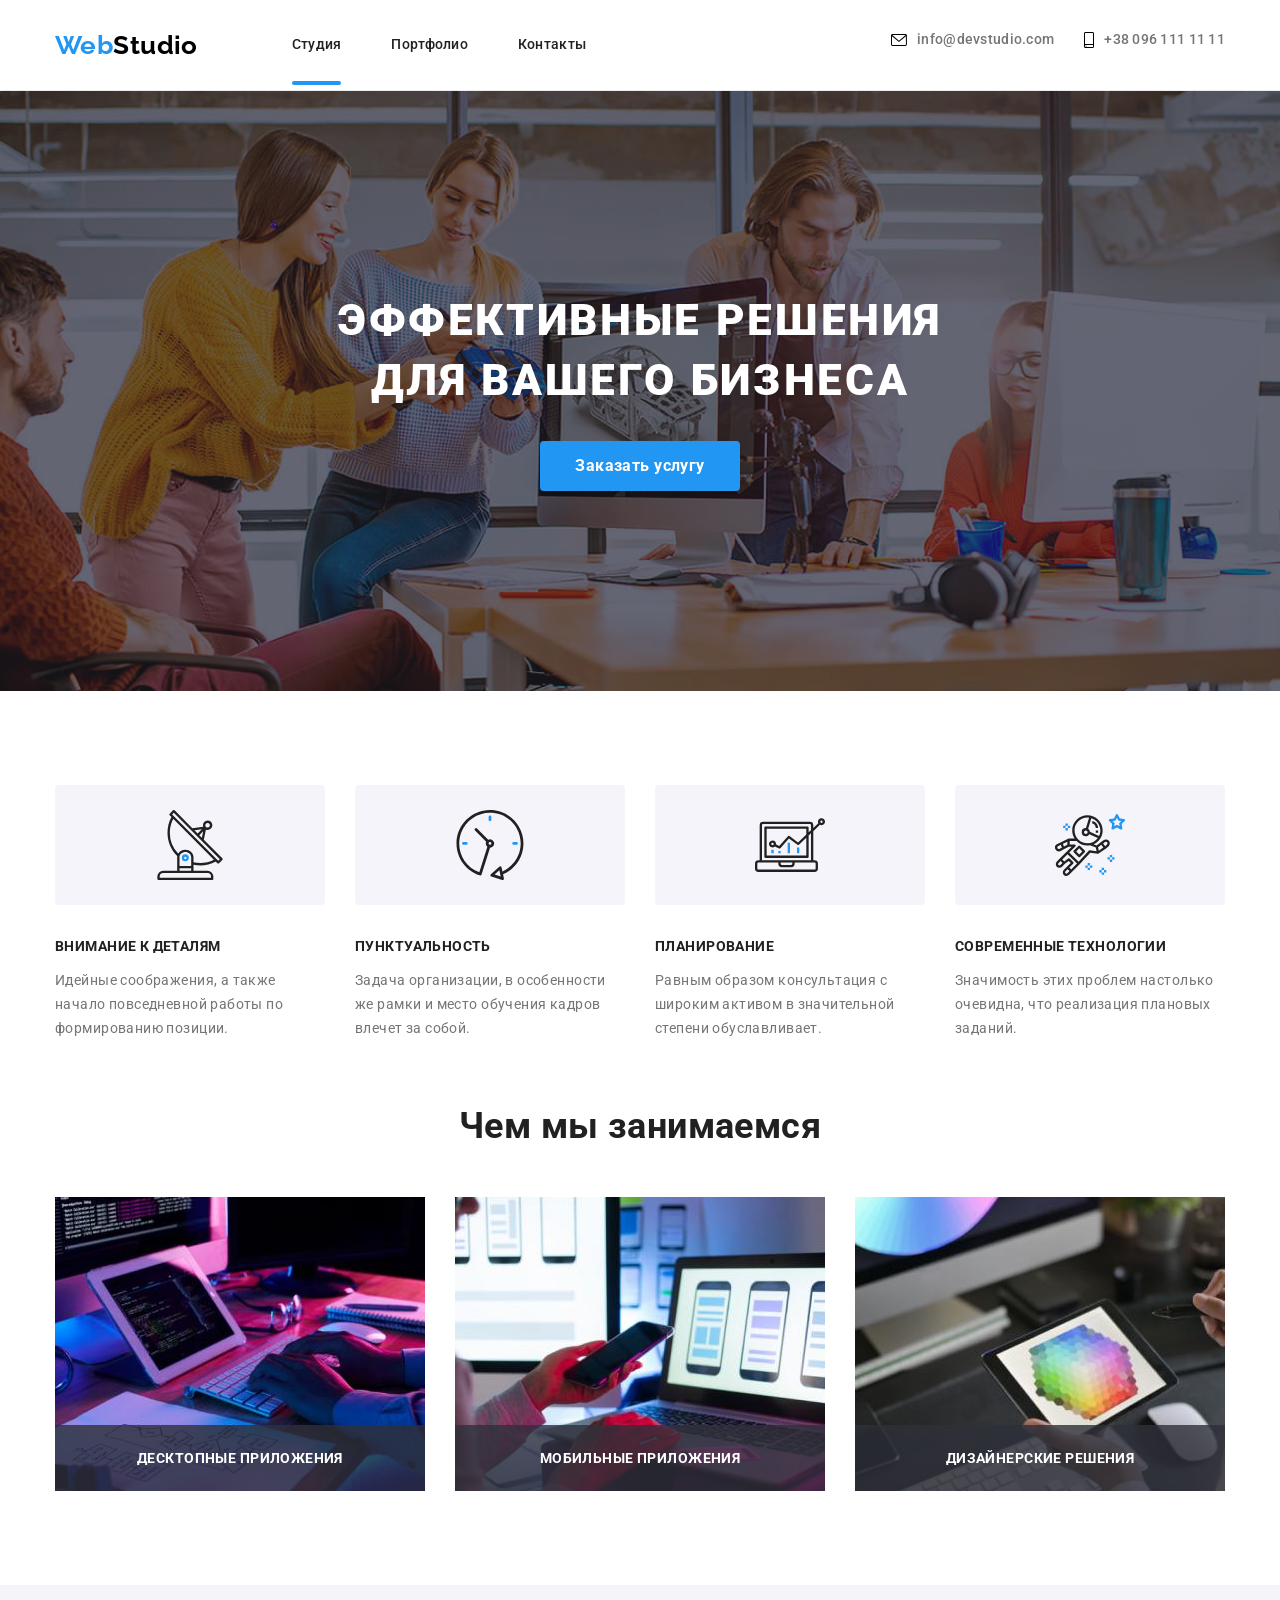
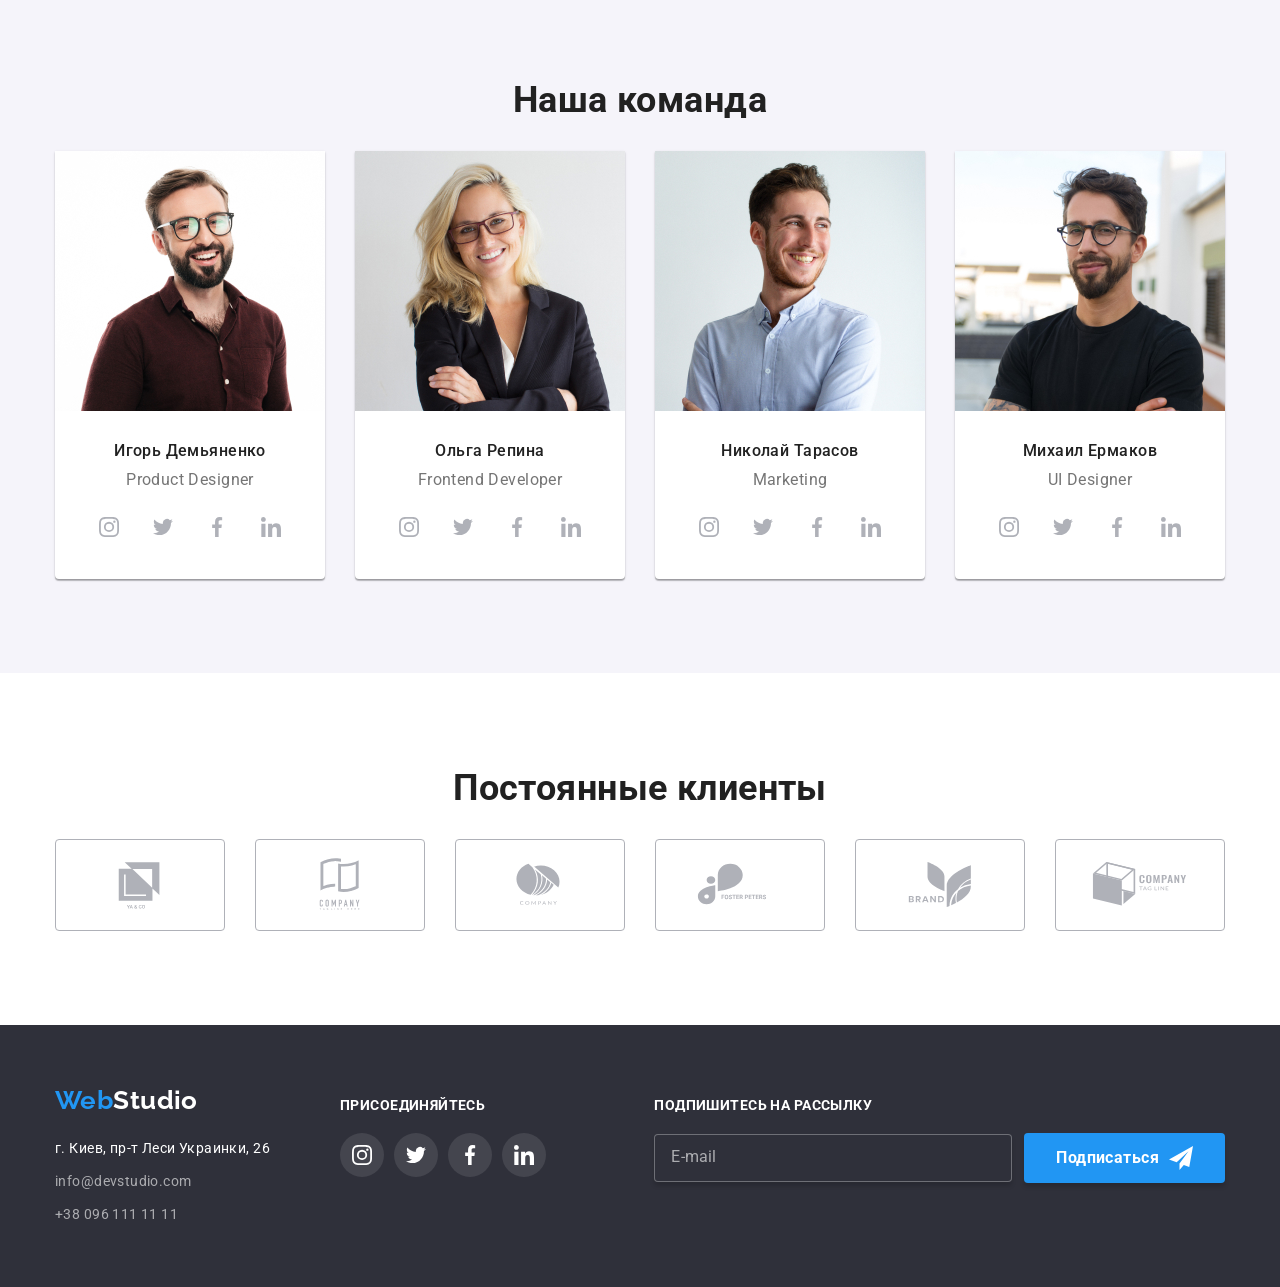
==== commit 4c63e161: "end" ====
--- a/index.html
+++ b/index.html
@@ -18,90 +18,100 @@
     <link rel="stylesheet" href="css/main.min.css" />
   </head>
 
-  <body class="body">
+  <body class="body ">
     <!--Шапка сайта-->
     <header class="header">
       <div class="container header__container">
         <a class="logo" href="./index.html">
           Web<span class="logo--black">Studio</span>
         </a>
-        <nav class="main-nav">
-          <button
-            class="header__menu-button"
-            aria-expanded="false"
-            data-menu-button
+        <button
+          class="header__menu-button"
+          aria-expanded="false"
+          data-menu-button
+        >
+          <svg
+            class="header__mob-nav-icon"
+            width="40"
+            height="40"
+            aria-label="Переключатель мобильного меню"
           >
-            <svg
-              class="header__mob-nav-icon"
-              width="40"
-              height="40"
-              aria-label="Переключатель мобильного меню"
-            >
-              <use
-                Class="header__icon-close"
-                href="./images/icons.svg#icon-nav-menu-icon-close"
-              ></use>
-              <use
-                Class="header__icon-menu"
-                href="./images/icons.svg#icon-nav-menu-icon"
-              ></use>
-            </svg>
-          </button>
-          <div class="header__menu-drop" data-menu></div>
-          <ul class="site-nav site-nav--indent-left list" data-menu-nav>
-            <li class="site-nav__item">
+            <use
+              Class="header__icon-close"
+              href="./images/icons.svg#icon-nav-menu-icon-close"
+            ></use>
+            <use
+              Class="header__icon-menu"
+              href="./images/icons.svg#icon-nav-menu-icon"
+            ></use>
+          </svg>
+        </button>
+        <div class="header__menu-drop" data-menu>
+          <nav class="header__main-nav">
+            <ul class="site-nav site-nav--indent-left list" data-menu-nav>
+              <li class="site-nav__item">
+                <a
+                  class="site-nav__link site-nav__link--current"
+                  href="./index.html"
+                  title="Студия"
+                  >Студия</a
+                >
+              </li>
+              <li class="site-nav__item">
+                <a
+                  class="site-nav__link"
+                  href="./portfolio.html"
+                  title="Портфолио"
+                  >Портфолио</a
+                >
+              </li>
+              <li class="site-nav__item">
+                <a class="site-nav__link" href="" title="Контакты">Контакты</a>
+              </li>
+            </ul>
+          </nav>
+          <ul class="auth-nav auth-nav--indent list">
+            <li class="auth-nav__item">
               <a
-                class="site-nav__link site-nav__link--current"
-                href="./index.html"
-                title="Студия"
-                >Студия</a
+                href="mailto:info@devstudio.com"
+                class="auth-nav__link auth-nav__link--size"
               >
-            </li>
-            <li class="site-nav__item">
+                <svg width="16" height="12" class="auth-nav__envelope">
+                  <use
+                    class="auth-nav__envelope-svg"
+                    href="./images/icons.svg#icon-mail_envelope"
+                  ></use></svg
+                >info@devstudio.com</a
+              >
+            </li>
+            <li class="auth-nav__item">
               <a
-                class="site-nav__link"
-                href="./portfolio.html"
-                title="Портфолио"
-                >Портфолио</a
+                href="tel:+380961111111"
+                class="auth-nav__link auth-nav__link--cl"
+                ><svg width="10" height="16" class="auth-nav__contact">
+                  <use
+                    class="auth-nav__contact-svg"
+                    href="./images/icons.svg#icon-phone_smartphone"
+                  ></use></svg
+                >+38 096 111 11 11</a
               >
             </li>
-            <li class="site-nav__item">
-              <a class="site-nav__link" href="" title="Контакты">Контакты</a>
-            </li>
           </ul>
-        </nav>
-
-        <ul class="auth-nav auth-nav--indent list" data-menu-auth>
-          <li class="auth-nav__item"> 
-            <a class="auth-nav__soc" href="">Instagram</a>
-            <a class="auth-nav__soc" href="">Twitter</a>
-            <a class="auth-nav__soc" href="">Facebook</a>
-            <a class="auth-nav__soc" href="">LinkedIn</a>
-          </li>
-          <li class="auth-nav__item">
-            <a
-              href="mailto:info@devstudio.com"
-              class="auth-nav__link auth-nav__link--size"
-            >
-              <svg width="16" height="12" class="auth-nav__envelope">
-                <use
-                  class="auth-nav__envelope-svg"
-                  href="./images/icons.svg#icon-mail_envelope"
-                ></use></svg
-              >info@devstudio.com</a
-            >
-          </li>
-          <li class="auth-nav__item">
-            <a href="tel:+380961111111" class="auth-nav__link auth-nav__link--cl"
-              ><svg width="10" height="16" class="auth-nav__contact">
-                <use
-                  class="auth-nav__contact-svg"
-                  href="./images/icons.svg#icon-phone_smartphone"
-                ></use></svg
-              >+38 096 111 11 11</a
-            >
-          </li>
-        </ul>
+          <ul class="auth-nav__item list">
+            <li class="auth-nav__soc">
+              <a class="auth-nav__soc-link" href="">Instagram</a>
+            </li>
+            <li class="auth-nav__soc">
+              <a class="auth-nav__soc-link" href="">Twitter</a>
+            </li>
+            <li class="auth-nav__soc">
+              <a class="auth-nav__soc-link" href="">Facebook</a>
+            </li>
+            <li class="auth-nav__soc">
+              <a class="auth-nav__soc-link" href="">LinkedIn</a>
+            </li>
+          </ul>
+        </div>
       </div>
     </header>
     <!-- уникальный контент -->
@@ -218,13 +228,40 @@
 
           <ul class="team__list list">
             <li class="team__card">
-              <img
-                class="team--no-line team__img"
-                src="./images/team1.jpg"
-                alt="Фото"
-                width="270"
-                height="260"
-              />
+              <picture>
+                    <source
+                      type="image/jpeg"
+                      media="screen and (min-width: 1200px)"
+                      srcset="
+                        ./images/team/team-1_lg.jpg    1x,
+                       ./images/team/team-1_lg@2x.jpg 2x
+                      "
+                    />
+                    <source
+                      type="image/jpeg"
+                      media="screen and (min-width: 768px)"
+                      srcset="
+                        ./images/team/team-1_md.jpg    1x,
+                       ./images/team/team-1_md@2x.jpg 2x
+                      "
+                    />
+                    <source
+                      type="image/jpeg"
+                      media="screen and (max-width: 767px)"
+                      srcset="
+                         ./images/team/team-1_sm.jpg    1x,
+                       ./images/team/team-1_sm@2x.jpg 2x
+                      "
+                    />
+
+                    <img
+                      class="cards-information__img"
+                      src=" ./images/team/team-1_mob.jpg"
+                      alt="фото"
+                      width="370"
+                      height="294"
+                    />
+                  </picture>
 
               <div class="card">
                 <h3 class="card__people">Игорь Демьяненко</h3>
@@ -285,13 +322,40 @@
             </li>
 
             <li class="team__card">
-              <img
-                class="team--no-line team__img"
-                src="./images/team2.jpg"
-                alt="Фото"
-                width="270"
-                height="260"
-              />
+               <picture>
+                    <source
+                      type="image/jpeg"
+                      media="screen and (min-width: 1200px)"
+                      srcset="
+                        ./images/team/team-2_lg.jpg    1x,
+                       ./images/team/team-2_lg@2x.jpg 2x
+                      "
+                    />
+                    <source
+                      type="image/jpeg"
+                      media="screen and (min-width: 768px)"
+                      srcset="
+                        ./images/team/team-2_md.jpg    1x,
+                       ./images/team/team-2_md@2x.jpg 2x
+                      "
+                    />
+                    <source
+                      type="image/jpeg"
+                      media="screen and (max-width: 767px)"
+                      srcset="
+                         ./images/team/team-2_sm.jpg    1x,
+                       ./images/team/team-2_sm@2x.jpg 2x
+                      "
+                    />
+
+                    <img
+                      class="cards-information__img"
+                      src=" ./images/team/team-2_mob.jpg"
+                      alt="фото"
+                      width="370"
+                      height="294"
+                    />
+                  </picture>
               <div class="card">
                 <h3 class="card__people">Ольга Репина</h3>
                 <p class="card__work">Frontend Developer</p>
@@ -351,13 +415,40 @@
             </li>
 
             <li class="team__card">
-              <img
-                class="team--no-line team__img"
-                src="./images/team3.jpg"
-                alt="Фото"
-                width="270"
-                height="260"
-              />
+                 <picture>
+                    <source
+                      type="image/jpeg"
+                      media="screen and (min-width: 1200px)"
+                      srcset="
+                        ./images/team/team-3_lg.jpg    1x,
+                       ./images/team/team-3_lg@2x.jpg 2x
+                      "
+                    />
+                    <source
+                      type="image/jpeg"
+                      media="screen and (min-width: 768px)"
+                      srcset="
+                        ./images/team/team-3_md.jpg    1x,
+                       ./images/team/team-3_md@2x.jpg 2x
+                      "
+                    />
+                    <source
+                      type="image/jpeg"
+                      media="screen and (max-width: 767px)"
+                      srcset="
+                         ./images/team/team-3_sm.jpg    1x,
+                       ./images/team/team-3_sm@2x.jpg 2x
+                      "
+                    />
+
+                    <img
+                      class="cards-information__img"
+                      src=" ./images/team/team-3_mob.jpg"
+                      alt="фото"
+                      width="370"
+                      height="294"
+                    />
+                  </picture>
               <div class="card">
                 <h3 class="card__people">Николай Тарасов</h3>
                 <p class="card__work">Marketing</p>
@@ -417,13 +508,40 @@
             </li>
 
             <li class="team__card">
-              <img
-                class="team--no-line team__img"
-                src="./images/team4.jpg"
-                alt="фото"
-                width="270"
-                height="260"
-              />
+                <picture>
+                    <source
+                      type="image/jpeg"
+                      media="screen and (min-width: 1200px)"
+                      srcset="
+                        ./images/team/team-4_lg.jpg    1x,
+                       ./images/team/team-4_lg@2x.jpg 2x
+                      "
+                    />
+                    <source
+                      type="image/jpeg"
+                      media="screen and (min-width: 768px)"
+                      srcset="
+                        ./images/team/team-4_md.jpg    1x,
+                       ./images/team/team-4_md@2x.jpg 2x
+                      "
+                    />
+                    <source
+                      type="image/jpeg"
+                      media="screen and (max-width: 767px)"
+                      srcset="
+                         ./images/team/team-4_sm.jpg    1x,
+                       ./images/team/team-4_sm@2x.jpg 2x
+                      "
+                    />
+
+                    <img
+                      class="cards-information__img"
+                      src=" ./images/team/team-4_mob.jpg"
+                      alt="фото"
+                      width="370"
+                      height="294"
+                    />
+                  </picture>
               <div class="card">
                 <h3 class="card__people">Михаил Ермаков</h3>
                 <p class="card__work">UI Designer</p>
@@ -658,19 +776,34 @@
     <!-- Модальное окно -->
     <div class="backdrop backdrop__is-hidden" data-modal>
       <div class="modal">
-        <strong class="modal__title">Оставьте свои данные, мы вам перезвоним</strong>
+        <strong class="modal__title"
+          >Оставьте свои данные, мы вам перезвоним</strong
+        >
         <button class="modal__button-close" data-modal-close>
           <svg class="modal__icon-close" width="30" height="30">
             <use href="./images/icons.svg#icon-close"></use>
           </svg>
         </button>
 
-       <form class="form-modal" name="signup_form" autocomplete="on" novalidate>
+        <form
+          class="form-modal"
+          name="signup_form"
+          autocomplete="on"
+          novalidate
+        >
           <ul>
             <li class="form-modal__grup list">
               <label class="form-modal__label">
                 Имя
-                <input class="form-modal__input" type="text" name="name" required minlength="3" maxlength="12" placeholder=" " />
+                <input
+                  class="form-modal__input"
+                  type="text"
+                  name="name"
+                  required
+                  minlength="3"
+                  maxlength="12"
+                  placeholder=" "
+                />
                 <svg class="form-modal__input-svg" width="18" height="18">
                   <use href="./images/icons.svg#icon-person-black"></use>
                 </svg>
@@ -698,14 +831,23 @@
             <li class="form-modal__grup list">
               <label class="form-modal__label">
                 Комментарий
-                <textarea class="form-modal__input comment" type="text" name="comment" placeholder="Введите текст"></textarea>
+                <textarea
+                  class="form-modal__input comment"
+                  type="text"
+                  name="comment"
+                  placeholder="Введите текст"
+                ></textarea>
               </label>
             </li>
           </ul>
           <div class="form-modal__grup">
-
             <label class="checkbox" name="agreement">
-              <input class="checkbox__input visually-hidden" type="checkbox" name="agreement" required />
+              <input
+                class="checkbox__input visually-hidden"
+                type="checkbox"
+                name="agreement"
+                required
+              />
 
               <span class="checkbox__position">
                 <svg class="checkbox__icon" width="16" height="15">
@@ -720,7 +862,9 @@
             </label>
           </div>
           <div class="button-form-button">
-            <button class="button button__modal" type="submit" desablet>Отправить</button>
+            <button class="button button__modal" type="submit" desablet>
+              Отправить
+            </button>
           </div>
         </form>
       </div>
--- a/css/main.min.css
+++ b/css/main.min.css
@@ -5,5 +5,5 @@
  Consolas,  'Liberation Mono',  Menlo,- monospace;font-size:1em}small{font-size:80%}sub,sup{font-size:75%;line-height:0;position:relative;vertical-align:baseline}sub{bottom:-0.25em}sup{top:-0.5em}table{text-indent:0;border-color:inherit}button,input,optgroup,select,textarea{font-family:inherit;font-size:100%;line-height:1.15;margin:0}button,select{text-transform:none}button,[type='button'],[type='reset'],[type='submit']{-webkit-appearance:button}::-moz-focus-inner{border-style:none;padding:0}:-moz-focusring{outline:1px dotted ButtonText}:-moz-ui-invalid{box-shadow:none}legend{padding:0}progress{vertical-align:baseline}::-webkit-inner-spin-button,::-webkit-outer-spin-button{height:auto}[type='search']{-webkit-appearance:textfield;outline-offset:-2px}::-webkit-search-decoration{-webkit-appearance:none}::-webkit-file-upload-button{-webkit-appearance:button;font:inherit}summary{display:list-item}.body{color:var(--main-txt-cl);font-style:normal;font-family:var(--main-font);font-weight:400;font-size:14px;line-height:1.71;letter-spacing:0.03em;text-decoration:none}h1,h2,h3,h4,h5,h6,p,ul{margin:0}ul{padding:0}p:last-child{margin-bottom:0}.logo{color:var(--logo-cl-secondary);font-family:var(--secondary-font);font-weight:700;font-size:26px;line-height:1.19;text-decoration:none;text-align:center}.logo--properties{margin-bottom:20px}.logo--black{color:var(--logo-cl-blakc)}.logo:focus{outline-color:var(--main-bg-cl)}.logo--properties{display:block}@media screen and (min-width: 1200px){.logo{text-align:left}}.logo__cl-white{color:var(--logo-cl-white)}.list{list-style:none;margin:0;padding:0}.section{padding-top:60px;padding-bottom:60px}.section--cl{background-color:#f5f4fa}@media screen and (max-width: 480px){.section{width:480px}}@media screen and (min-width: 1200px){.section{padding-top:94px;padding-bottom:94px}}.container{margin-left:auto;margin-right:auto;padding-left:15px;padding-right:15px}@media screen and (max-width: 480px){.container{width:320px}}@media screen and (max-width: 768px){.container{width:480px}}@media screen and (min-width: 768px){.container{max-width:768px}}@media screen and (min-width: 1200px){.container{max-width:1200px}}.visually-hidden{position:absolute;width:1px;height:1px;margin:-1px;border:0;padding:0;white-space:nowrap;clip-path:inset(100%);clip:rect(0 0 0 0);overflow:hidden}.header{position:relative}.header__menu-button{position:relative;z-index:100;border:none;background-color:transparent;margin:0;padding:0}.header__menu-button:focus-visible{outline-color:var(--main-bg-cl)}.header__menu-button .header__icon-close{display:none}.header__menu-button.is-open .header__icon-close{display:block;z-index:100}.header__menu-button.is-open .header__icon-menu{display:none}@media screen and (max-width: 768px){.header__menu-drop{display:none;position:absolute;z-index:10;top:0;left:0;transform:translate(0, 0);width:100%;height:796px;background-color:#ffffff}.header__menu-drop.is-open{display:block}}.header__mob-nav-icon{margin-top:10px;margin-bottom:10px}.header__mob-nav-icon:hover,.header__mob-nav-icon:focus{fill:var(--main-bg-cl)}.header__container{position:relative;display:flex;align-items:center;justify-content:space-between}@media screen and (max-width: 768px){.header__container{width:480px}}@media screen and (min-width: 768px){.header{border-bottom:1px solid var(--cl-border)}.header__container{display:flex;align-items:center}.header__mob-nav-icon{display:none}.header__menu-button{display:none}}@media screen and (min-width: 1200px){.header{border-bottom:1px solid var(--cl-border)}.header__container{display:flex;align-items:center}.header__mob-nav-icon{display:none}}@media screen and (max-width: 768px){.site-nav{position:absolute;top:0;left:0;transform:translate(48px, 40px);z-index:100;display:none}.site-nav.is-open{display:block}.site-nav__link{font-weight:500;font-size:40px;line-height:1.175;letter-spacing:0.02em;text-decoration:none;color:#212121}.site-nav__link:hover{color:var(--main-txt-cl-foc)}.site-nav__link--current{color:var(--main-txt-cl-foc)}.site-nav__item{padding:0;margin:0;display:block}.site-nav__item:not(:last-child){margin-bottom:32px}}@media screen and (min-width: 768px){.site-nav{display:flex}.site-nav__item{position:relative}.site-nav__link{color:var(--main-txt-cl);text-decoration:none;font-weight:500;font-size:14px;line-height:1.14286;letter-spacing:0.02em;transition-property:color;transition-duration:var(--time-hov-foc);transition-timing-function:var(--time-cubic)}.site-nav__link .site-nav__link--current,.site-nav__link:hover,.site-nav__link:focus{color:var(--main-txt-cl-foc);outline:var(--outline-foc)}.site-nav--indent-left{margin-left:93px}.site-nav__item:not(:last-child){margin-right:50px}.site-nav__link{display:block;padding-top:32px;padding-bottom:32px}.site-nav__link--current::after{content:"";position:absolute;bottom:0;left:0;display:block;width:100%;height:4px;background-color:var(--main-bg-cl);border-radius:2px}.site-nav__item{gap:50px}.site-nav__item:hover,.site-nav__item:focus{color:var(--main-txt-cl-foc);outline:var(--outline-foc)}}@media screen and (min-width: 1200px){.site-nav{display:flex}.site-nav__item{position:relative}.site-nav__link{color:var(--main-txt-cl);text-decoration:none;font-weight:500;font-size:14px;line-height:1.14;letter-spacing:0.02em;transition-property:color;transition-duration:var(--time-hov-foc);transition-timing-function:var(--time-cubic)}.site-nav__link .site-nav__link--current,.site-nav__link:hover,.site-nav__link:focus{color:var(--main-txt-cl-foc);outline:var(--outline-foc)}.site-nav--indent-left{margin-left:93px}.site-nav__item:not(:last-child){margin-right:50px}.site-nav__link{display:block;padding-top:32px;padding-bottom:32px}.site-nav__link--current::after{content:"";position:absolute;bottom:0;left:0;display:block;width:100%;height:4px;background-color:var(--main-bg-cl);border-radius:2px}.site-nav__item{gap:50px}.site-nav__item:hover,.site-nav__item:focus{color:var(--main-txt-cl-foc);outline:var(--outline-foc)}}@media screen and (max-width: 768px){.auth-nav{position:absolute;top:0;left:0;transform:translate(40px, 562px);z-index:100;display:none;width:400px}.is-open{display:flex;flex-direction:column-reverse}.auth-nav__link{display:inline-flex;align-items:center;gap:10px;color:var(--secondary-txt-cl);text-decoration:none;font-size:34px;line-height:1.17647;letter-spacing:0.02em;font-weight:500;transition-property:color;transition-duration:var(--time-hov-foc);transition-timing-function:var(--time-cubic)}.auth-nav__link--cl{color:var(--main-bg-cl)}.auth-nav__link--size{font-size:24px;line-height:28 / 24}.auth-nav__contact,.auth-nav__envelope{display:none}.auth-nav__contact{color:var(--main-bg-cl)}.auth-nav__link:focus,.auth-nav__link:hover{color:var(--main-bg-cl);outline:var(--outline-foc)}.auth-nav__item:nth-child(1){margin-top:64px}.auth-nav__item:nth-child(2){margin-top:32px}.auth-nav__soc{margin:0;padding:0;text-decoration:none;font-weight:500;font-size:18px;line-height:22 / 18;letter-spacing:0.02em;color:#2196f3}.auth-nav__soc:not(:last-child){margin-right:20px}}@media screen and (min-width: 768px){.auth-nav{display:block}.auth-nav__item{position:relative}.auth-nav__item:nth-child(1){margin-bottom:10px}.auth-nav__link{display:inline-flex;align-items:center;gap:10px;color:var(--secondary-txt-cl);text-decoration:none;font-weight:500;font-size:12px;line-height:14 / 12;letter-spacing:0.02em;transition-property:color;transition-duration:var(--time-hov-foc);transition-timing-function:var(--time-cubic)}.auth-nav__envelope-svg,.auth-nav__contact-svg{transition-property:fill;transition-duration:var(--time-hov-foc);transition-timing-function:var(--time-cubic)}.auth-nav__link:focus .auth-nav__envelope,.auth-nav__link:hover .auth-nav__envelope{fill:var(--main-bg-cl)}.auth-nav__link:focus .auth-nav__contact,.auth-nav__link:hover .auth-nav__contact{fill:var(--main-bg-cl)}.auth-nav__link:focus,.auth-nav__link:hover{color:var(--main-bg-cl);outline:var(--outline-foc)}.auth-nav--indent{margin-left:auto;gap:30px}.auth-nav__soc{display:none}}@media screen and (min-width: 1200px){.auth-nav{display:flex}.auth-nav__item{position:relative}.auth-nav__link{display:inline-flex;align-items:center;gap:10px;color:var(--secondary-txt-cl);text-decoration:none;font-weight:500;font-size:14px;line-height:1.14;letter-spacing:0.02em;padding-top:32px;padding-bottom:32px;transition-property:color;transition-duration:var(--time-hov-foc);transition-timing-function:var(--time-cubic)}.auth-nav__envelope-svg,.auth-nav__contact-svg{transition-property:fill;transition-duration:var(--time-hov-foc);transition-timing-function:var(--time-cubic)}.auth-nav__link:focus .auth-nav__envelope,.auth-nav__link:hover .auth-nav__envelope{fill:var(--main-bg-cl)}.auth-nav__link:focus .auth-nav__contact,.auth-nav__link:hover .auth-nav__contact{fill:var(--main-bg-cl)}.auth-nav__link:focus,.auth-nav__link:hover{color:var(--main-bg-cl);outline:var(--outline-foc)}.auth-nav--indent{margin-left:auto;gap:30px}}.hero{text-align:center;background-color:var(--hiro-bg-cl);background-image:linear-gradient(to right, rgba(47,48,58,0.4), rgba(47,48,58,0.4)),url(../images/banner_overla_hero.jpg);background-repeat:no-repeat;background-size:cover;background-position:center;height:400px;margin-left:auto;margin-right:auto;padding:118px 0}.hero__title{color:var(--light-txt-cl-white);font-weight:900;letter-spacing:0.06em;font-size:42/26;text-transform:uppercase;margin-bottom:30px}@media screen and (max-width: 480px){.hero{width:480px}}@media screen and (min-width: 768px){.hero{max-width:768px;text-align:center}.hero__title{font-size:26px;line-height:42/26}}@media screen and (min-width: 1200px){.hero{max-width:1600px;height:600px;padding:200px 0}.hero__title{font-size:44px;line-height:1.36}}.button{background-color:var(--main-bg-cl);color:var(--light-txt-cl-white);max-width:250px;min-width:200px;min-height:50px;font-weight:700;font-size:16px;line-height:1.88;letter-spacing:0.06em;box-shadow:0px 4px 4px rgba(0,0,0,0.15);padding:10px 32px;border:none;font-family:inherit;letter-spacing:inherit;cursor:pointer;text-align:center;border-radius:4px;transition-property:background-color;transition-duration:var(--time-hov-foc);transition-timing-function:var(--time-cubic)}.button__footer-form{display:flex;align-items:center;margin-left:auto;margin-right:auto}.button__form-footer-svg{display:inline-block;margin-left:10px;fill:#ffffff}.button__hero{animation:swing 6000ms cubic-bezier(0.4, 0, 0.2, 1) infinite;align-items:center}.button__hero:hover{background-color:var(--btn-bg-cl-hiro);animation-play-state:paused;animation:swing-stop 2ms}.button__hero:focus{background-color:var(--btn-bg-cl-hiro);outline:var(--outline-foc)}.button__modal{display:block;margin-left:auto;margin-right:auto}.button__modal:hover{background-color:var(--btn-bg-cl-hiro);animation-play-state:paused;animation:swing-stop 2ms}.button__modal:focus{display:flex}.advantage__item{width:450px;margin-left:auto;margin-right:auto}.advantage__title{font-size:inherit;font-weight:700;line-height:16/14;text-transform:uppercase;text-align:center;margin-bottom:10px}.advantage__text{color:var(--secondary-txt-cl);line-height:24/14;letter-spacing:0.03em;color:#757575}.advantage__svg-box{display:flex;width:450px;height:120px;margin-bottom:30px;border-radius:4px;background-color:var(--bg-soc-logo-link);justify-content:center;align-items:center}@media screen and (max-width: 768px){.advantage__item:not(:last-child){margin-bottom:30px}}@media screen and (min-width: 768px){.advantage{display:flex;flex-wrap:wrap;gap:30px}.advantage__svg-box{max-width:354px;height:120px}.advantage__title{text-align:left;margin-bottom:10px}.advantage__item{max-width:354px;margin-bottom:0;text-align:left}.advantage__item--bottom{flex-basis:354px;margin-bottom:0}}@media screen and (min-width: 1200px){.advantage{display:flex;flex-wrap:nowrap;gap:30px}.advantage__svg-box{width:270px;height:120px}}.occupation{display:none}@media screen and (min-width: 900px){.occupation{display:none}}@media screen and (min-width: 1200px){.occupation{display:block;padding-top:0}.occupation__titel{font-weight:700;font-size:36px;line-height:1.17;text-align:center;margin-bottom:50px}.occupation__list{display:flex;gap:30px;padding-left:0;justify-content:center}.occupation__item{position:relative;background-color:var(--button-text-color);background-size:cover}.occupation__img{display:block}.occupation__text-card{position:absolute;bottom:0;left:0;font-weight:700;line-height:0.88;text-align:center;text-transform:uppercase;color:var(--light-txt-cl-white);background-color:var(--bg-occupation-card);padding-top:27px;padding-bottom:27px;width:100%}}.team{margin-left:auto;margin-right:auto}.team__titel{font-weight:700;font-size:36px;line-height:1.17;text-align:center;margin-bottom:30px}.team__list{display:block;gap:30px;margin-left:auto;margin-right:auto}.team--no-line{display:block}.team__img{width:450px;height:460px;margin:auto}.team__card{box-shadow:0px 1px 3px rgba(0,0,0,0.12),0px 1px 1px rgba(0,0,0,0.14),0px 2px 1px rgba(0,0,0,0.2);border-radius:0px 0px 4px 4px;text-align:center;background-color:#ffffff;width:450px;margin-left:auto;margin-right:auto}@media screen and (min-width: 480px){.team__img{width:450px;height:460px}.team__card{width:450px}}@media screen and (max-width: 768px){.team__card:not(:last-child){margin-bottom:30px}}@media screen and (min-width: 768px){.team__img{width:354px;height:374px}.team__list{display:flex;flex-wrap:wrap;gap:30px}.team__card{margin:0;width:354px}}@media screen and (min-width: 1200px){.team__img{width:270px;height:260px}.team__card{margin:0;width:270px}}.card{padding-top:30px;padding-bottom:30px}.card__people{font-weight:500;font-size:16px;line-height:1.19;margin-bottom:10px}.card__work{color:var(--secondary-txt-cl);font-size:16px;line-height:1.19;margin-bottom:16px}.icon{display:flex;justify-content:center;padding:0;gap:10px;cursor:pointer}.icon__element{display:flex;width:44px;height:44px;align-items:center;justify-content:center;border-radius:50%;transition-property:background-color;transition-duration:var(--time-hov-foc);transition-timing-function:var(--time-hov-foc)}.icon__link{display:flex;width:44px;height:44px;align-items:center;justify-content:center;border-radius:50%;transition-property:background-color;transition-duration:var(--time-hov-foc);transition-timing-function:var(--time-cubic)}.icon__link:focus,.icon__link:hover{background-color:var(--main-bg-cl);outline-color:var(--secondary-bg-cl)}.icon__svg{fill:var(--bg-card-link-svg);transition-property:fill;transition-duration:var(--time-hov-foc);transition-timing-function:var(--time-cubic)}.icon__link:hover .icon__svg,.icon__link:focus .icon__svg{fill:var(--secondary-bg-cl)}.partners__title{font-weight:700;font-size:28px;line-height:33/28;text-align:center;margin-bottom:30px}.partners__grid{display:flex;flex-wrap:wrap;gap:30px;margin-left:auto;margin-right:auto;justify-content:center}.partners__link{display:flex;justify-content:center;align-items:center;width:210px;height:92px;border-radius:4px;border:1px solid var(--bg-footer-soc-link);transition:border-color var(--time-hov-foc) var(--time-cubic)}.partners__link:focus .partners__svg{fill:var(--main-bg-cl)}.partners__link:hover{border:1px solid var(--main-bg-cl)}.partners__link:focus{outline:var(--outline-foc);border:1px solid var(--main-bg-cl)}.partners__link:hover .partners__svg{fill:var(--main-bg-cl)}.partners__svg{fill:var(--bg-footer-soc-link);transition:fill var(--time-hov-foc) var(--time-cubic)}@media screen and (min-width: 1200px){.partners__link{width:170px;height:92px}.partners__title{font-size:36px;line-height:42/36}}.footer{padding:60px 0px;background-color:var(--bg-footer-cl);text-align:center}@media screen and (max-width: 480px){.footer{width:480px}}@media screen and (max-width: 768px){.footer__container{display:flex;flex-direction:column;align-items:center}}@media screen and (min-width: 1200px){.footer__container{display:flex}}@media screen and (min-width: 768px){.footer__container-info{display:flex;justify-content:space-between}}@media screen and (min-width: 1200px){.footer__container-info{justify-content:flex-start}}.footer__icon-titel{margin:0;padding:0;margin-bottom:20px;font-weight:700;line-height:1.14286;text-transform:uppercase;color:var(--light-txt-cl-white)}@media screen and (min-width: 1200px){.footer__icon-titel{text-align:left}}.footer__icon-list{display:flex;gap:10px}.footer__icon-link{display:flex;width:44px;height:44px;background-color:var(--bg-footer-soc);border-radius:50%;justify-content:center;align-items:center;transition:background var(--time-hov-foc) var(--time-cubic)}.footer__icon-link:hover{background:var(--main-bg-cl)}.footer__icon-link:focus{background:var(--main-bg-cl);outline:var(--outline-foc)}.footer__icon-svg{fill:var(--light-txt-cl-white)}@media screen and (max-width: 768px){.footer__icon-footer{display:block;padding-top:60px;padding-bottom:60px}}@media screen and (min-width: 1200px){.footer__icon-footer{margin-left:70px;margin-top:12px}}@media screen and (min-width: 768px) and (max-width: 1200px){.footer__icon-footer{margin-right:89px;margin-top:5px}}.address{text-align:center}@media screen and (min-width: 768px) and (max-width: 1200px){.address--margin{margin-left:76px;margin-bottom:60px}}@media screen and (min-width: 1200px){.address{text-align:left}}.address__link{font-style:normal;color:var(--light-txt-cl-white);text-decoration:none;outline:none;font-weight:400;font-size:14px;line-height:1.71429;text-align:center;letter-spacing:0.03em;transition-property:color;transition-duration:var(--time-hov-foc);transition-timing-function:var(--time-cubic)}.address__link:focus,.address__link:hover{color:var(--main-bg-cl)}.address__link-contact{color:rgba(255,255,255,0.6);text-decoration:none;line-height:1.71;display:block;font-style:normal;color:var(--address__link-text-cl);outline:none;text-decoration:none;transition-property:color;transition-duration:var(--time-hov-foc);transition-timing-function:var(--time-cubic)}.address__link-contact__link-contact+.address__link-contact__link-contact{display:block;margin-bottom:9px}.address__link-contact:hover{color:var(--main-bg-cl)}.address__link-contact:hover,.address__link-contact:focus{color:var(--main-bg-cl);outline:vap(--outline-foc)}.address__item:not(:last-child){margin-bottom:8px}@media screen and (min-width: 1200px){.address__item:not(:last-child){margin-bottom:9px}}.form-footer__titel{margin:0;padding:0;margin-bottom:20px;font-weight:700;line-height:1.14286;text-transform:uppercase;color:var(--light-txt-cl-white)}@media screen and (min-width: 1200px){.form-footer__titel{text-align:left}}.form-footer__input{width:450px;padding:15px 16px;border-radius:4px;border:1px solid rgba(255,255,255,0.3);box-shadow:0px 4px 4px rgba(0,0,0,0.15);color:#ffffff;background-color:var(--bg-footer-cl);font-size:14px;line-height:1.14;letter-spacing:0.01em;transition-property:outline;transition-duration:var(--time-hov-foc);transition-timing-function:var(--time-cubic)}.form-footer__input::placeholder{font-weight:400;font-size:16px;line-height:20px;color:rgba(255,255,255,0.6)}.form-footer__input:focus-visible{outline:var(--main-bg-cl) auto 1px}@media screen and (max-width: 1200px){.form-footer__input--margin-top{margin-bottom:20px}}@media screen and (min-width: 1200px){.form-footer__input{width:358px}}@media screen and (min-width: 1200px){.form-footer{margin-left:auto;margin-top:12px}.form-footer__position{display:flex;gap:12px;justify-content:center;align-items:center}}.backdrop{position:fixed;top:0;left:0;width:100%;height:100%;background-color:rgba(0,0,0,0.2);transition-property:opacity;transition-duration:var(--time-hov-foc);transition-timing-function:var(--time-cubic)}.backdrop__is-hidden .modal{transform:translate(-50%, 50%) scale(0.3)}.backdrop__is-hidden{opacity:0;pointer-events:none}.modal{position:absolute;top:50%;left:50%;transform:translate(-50%, -50%) scale(1);width:450px;height:609px;display:block;background-color:var(--secondary-bg-cl);padding:40px;transition-property:transform;transition-duration:var(--time-hov-foc);transition-timing-function:var(--time-cubic);box-shadow:0px 1px 3px rgba(0,0,0,0.12),0px 1px 1px rgba(0,0,0,0.14),0px 2px 1px rgba(0,0,0,0.2);border-radius:4px}@media screen and (min-width: 1200px){.modal{width:528px;height:581px}}.modal__button-close{position:absolute;top:0;right:0;transform:translate(-8px, 8px);display:flex;justify-content:center;align-items:center;padding:0;margin:0;border-width:0px;width:30px;height:30px;border-radius:50%;cursor:pointer;outline-color:#2196f3}.modal__icon-close{--color1: #ffffff;--color2: rgba(0, 0, 0, 0.1);--color3: #212121;transition-property:fill;transition-duration:var(--time-hov-foc);transition-timing-function:var(--time-cubic)}.modal__button-close:focus-visible .modal__icon-close{--color3: #2196f3}.modal__icon-close:hover{--color3: #2196f3}.modal__title{display:inline-block;font-weight:700;font-size:20px;line-height:23px;text-align:center;margin-bottom:12px}.modal__input-svg:focus-visible{--color3: #2196f3}.form-modal__grup:not(:last-child){margin-bottom:10px}.form-modal__label{position:relative;display:flex;flex-direction:column;font-size:12px;line-height:1.17;letter-spacing:0.01em;color:var(--bg-form-cl)}.form-modal__input{margin-top:4px;padding:12px 12px 12px 42px;border:1px solid var(--input-border-cl);border-radius:4px;transition-property:outline;transition-duration:var(--time-hov-foc);transition-property:var(--time-cubic)}.form-modal__input:focus-within{outline:var(--main-bg-cl) auto 1px}.form-modal__input-svg{transition-property:fill;transition-duration:var(--time-hov-foc);transition-property:var(--time-cubic)}.form-modal__input:focus-within ~ .form-modal__input-svg{fill:var(--main-bg-cl)}.form-modal__input.comment{padding:12px;height:120px;resize:none;border-radius:4px}.form-modal__input.comment::placeholder{text-align:top;color:rgba(117,117,117,0.5)}.form-modal__input-svg{display:block;position:absolute;bottom:0;left:0;transform:translate(12px, -11px);fill:var(--main-txt-cl)}.checkbox{display:flex;justify-content:center;align-items:center;margin-top:20px;margin-bottom:30px}.checkbox__input:focus-visible ~ .checkbox__position>.checkbox__icon{--color3: var(--bg-checkbox-icon-blue)}.checkbox__input:focus-visible{outline-color:var(--main-bg-cl)}.checkbox__position{position:relative}.checkbox__icon{position:absolute;top:0;left:0;transform:translate(-100%, -50%);--color1: var(--bg-checkbox-icon-white);--color2: var(--bg-checkbox-icon-white);--color3: var(--bg-checkbox-icon-black)}.checkbox__icon:focus{--color1: var(--bg-checkbox-icon-white);--color2: var(--bg-checkbox-icon-white);--color3: var(--bg-checkbox-icon-black)}.checkbox__input:checked ~ .checkbox__position>.checkbox__icon{--color1: var(--bg-checkbox-icon-blue);--color2: var(--bg-checkbox-icon-white);--color3: var(--bg-checkbox-icon-blue)}.checkbox__input:focus ~ .checkbox__position>.checkbox__icon{--color3: var(--bg-checkbox-icon-blue)}.checkbox__text{color:var(--bg-form-cl);margin-left:8px}@media screen and (max-width: 1200px){.checkbox__text{font-weight:400;font-size:12px;line-height:1.16667;letter-spacing:0.03em}}.checkbox__link-text{color:var(--main-bg-cl);text-decoration-line:underline}@media screen and (max-width: 768px){.filter-button{display:flex;flex-wrap:wrap;gap:8px;justify-content:flex-start;padding:0;margin:0 0 50px 0}.filter-button__button-primary{background-color:var(--button-text-color);color:var(--main-txt-cl);font-weight:500;font-size:16px;line-height:1.62;padding:6px 22px;border:none;font-family:inherit;letter-spacing:inherit;cursor:pointer;align-items:center;text-align:center;border-radius:4px;transition-property:color, background-color;transition-duration:var(--time-hov-foc);transition-timing-function:var(--time-cubic)}.filter-button__button-primary:hover,.filter-button__button-primary:focus{background-color:var(--main-bg-cl);color:var(--light-txt-cl-white);box-shadow:0px 3px 1px rgba(0,0,0,0.1),0px 1px 2px rgba(0,0,0,0.08),0px 2px 2px rgba(0,0,0,0.12)}.filter-button__button-primary:focus{outline:var(--outline-foc)}}@media screen and (min-width: 768px){.filter-button{display:flex;gap:8px;padding:0;margin:0 0 50px 0;justify-content:center}.filter-button__button-primary{background-color:var(--button-text-color);color:var(--main-txt-cl);font-weight:500;font-size:16px;line-height:1.62;padding:6px 22px;border:none;font-family:inherit;letter-spacing:inherit;cursor:pointer;align-items:center;text-align:center;border-radius:4px;transition-property:color, background-color;transition-duration:var(--time-hov-foc);transition-timing-function:var(--time-cubic)}.filter-button__button-primary:hover,.filter-button__button-primary:focus{background-color:var(--main-bg-cl);color:var(--light-txt-cl-white);box-shadow:0px 3px 1px rgba(0,0,0,0.1),0px 1px 2px rgba(0,0,0,0.08),0px 2px 2px rgba(0,0,0,0.12)}.filter-button__button-primary:focus{outline:var(--outline-foc)}}.contaent-cards{padding-left:0;margin-top:0;margin-bottom:0}.cards-information__img{width:450px;height:294px;object-fit:cover}.contaent-cards__link{width:450px;height:404px;margin-left:auto;margin-right:auto;display:block;text-decoration:inherit;color:inherit}.contaent-cards__link:hover{box-shadow:0px 1px 1px rgba(0,0,0,0.12),0px 4px 4px rgba(0,0,0,0.06),1px 4px 6px rgba(0,0,0,0.16)}.contaent-cards__link:focus{outline:var(--outline-foc);box-shadow:0px 1px 1px rgba(0,0,0,0.12),0px 4px 4px rgba(0,0,0,0.06),1px 4px 6px rgba(0,0,0,0.16)}.contaent-cards__list-cards{position:relative;margin-left:0;display:block;background-color:var(--secondary-bg-cl)}@media screen and (max-width: 768px){.contaent-cards__list-cards:not(:last-child){margin-bottom:30px}}@media screen and (min-width: 768px){.contaent-cards{display:flex;flex-wrap:wrap;gap:30px;flex-basis:354px}.cards-information__img{max-width:354px;max-height:294px}.contaent-cards__link{max-width:354px;max-height:440px}}@media screen and (min-width: 1200px){.contaent-cards{display:flex;row-gap:30px;column-gap:30px;flex-wrap:wrap;padding-left:0;margin-top:0;margin-bottom:0}.contaent-cards__list-cards{margin-left:0;display:block;background-color:var(--secondary-bg-cl);position:relative}.cards-information__img{width:370px;height:294px}.contaent-cards__link{width:370px;height:404px}}.contaent-box{display:block;width:354px;height:146px;margin-left:auto;margin-right:auto;padding:20px 24px;outline:1px solid var(--cl-border)}.contaent-box__titel{font-family:var(--main-font);font-size:18px;line-height:2;font-weight:700;letter-spacing:0.06em;margin-bottom:4px}.contaent-box__contents{color:var(--secondary-txt-cl);font-family:var(--main-font);font-size:16px;line-height:1.88}@media screen and (min-width: 768px){.contaent-box{width:354px;height:146px}}@media screen and (min-width: 1200px){.contaent-box{width:370px;height:110px}}.cards-information{position:relative;overflow:hidden}.cards-information__img{display:block;margin-left:auto;margin-right:auto;background-color:var(--secondary-bg-cl)}.cards-information__contaent{position:absolute;top:0;left:0;transform:translate(0, 101%);font-weight:400;font-size:18px;line-height:1.56;width:450px;height:294px;color:var(--light-txt-cl-white);background:var(--bg-cards-information-box);padding:77px 24px;margin:0;transition-property:transform;transition-duration:var(--time-hov-foc);transition-timing-function:var(--time-cubic)}.contaent-cards__list-cards:hover .cards-information__contaent{transform:translate(0, 0)}@media screen and (min-width: 768px){.cards-information__contaent{width:354px}}@media screen and (min-width: 1200px){.cards-information__contaent{width:370px}.cards-information__contaent{font-weight:400;font-size:18px;line-height:1.56;width:370px;height:294px}}
+ monospace;font-size:1em}small{font-size:80%}sub,sup{font-size:75%;line-height:0;position:relative;vertical-align:baseline}sub{bottom:-0.25em}sup{top:-0.5em}table{text-indent:0;border-color:inherit}button,input,optgroup,select,textarea{font-family:inherit;font-size:100%;line-height:1.15;margin:0}button,select{text-transform:none}button,[type='button'],[type='reset'],[type='submit']{-webkit-appearance:button}::-moz-focus-inner{border-style:none;padding:0}:-moz-focusring{outline:1px dotted ButtonText}:-moz-ui-invalid{box-shadow:none}legend{padding:0}progress{vertical-align:baseline}::-webkit-inner-spin-button,::-webkit-outer-spin-button{height:auto}[type='search']{-webkit-appearance:textfield;outline-offset:-2px}::-webkit-search-decoration{-webkit-appearance:none}::-webkit-file-upload-button{-webkit-appearance:button;font:inherit}summary{display:list-item}.body{color:var(--main-txt-cl);font-style:normal;font-family:var(--main-font);font-weight:400;font-size:14px;line-height:1.71;letter-spacing:0.03em;text-decoration:none}h1,h2,h3,h4,h5,h6,p,ul{margin:0}ul{padding:0}p:last-child{margin-bottom:0}img{display:block;max-width:100%;height:auto;object-fit:cover;object-position:center}body.no-scroll{overflow:hidden}.logo{color:var(--logo-cl-secondary);font-family:var(--secondary-font);font-weight:700;font-size:26px;line-height:1.19;text-decoration:none;text-align:center}.logo--properties{margin-bottom:20px}.logo--black{color:var(--logo-cl-blakc)}.logo:focus{outline-color:var(--main-bg-cl)}.logo--properties{display:block}@media screen and (min-width: 1200px){.logo{text-align:left}}.logo__cl-white{color:var(--logo-cl-white)}.list{list-style:none;margin:0;padding:0}.section{padding-top:60px;padding-bottom:60px}.section--cl{background-color:#f5f4fa}@media screen and (min-width: 1200px){.section{padding-top:94px;padding-bottom:94px}}.container{margin-left:auto;margin-right:auto;padding-left:15px;padding-right:15px}@media screen and (min-width: 488px){.container{max-width:480px}}@media screen and (min-width: 768px){.container{max-width:768px}}@media screen and (min-width: 1200px){.container{max-width:1200px}}.visually-hidden{position:absolute;width:1px;height:1px;margin:-1px;border:0;padding:0;white-space:nowrap;clip-path:inset(100%);clip:rect(0 0 0 0);overflow:hidden}.header{position:relative;border-bottom:1px solid var(--cl-border)}.header__menu-button{top:0;left:0;transform:translate(0, 0);z-index:10;border:none;background-color:transparent;margin:0;padding:0}.header__menu-button:focus-visible{outline-color:var(--main-bg-cl)}.header__menu-button .header__icon-close{display:none}.header__menu-button.is-open .header__icon-close{display:block;z-index:100}.header__menu-button.is-open .header__icon-menu{display:none}@media screen and (max-width: 768px){.header__menu-drop{display:none;position:absolute;z-index:1;top:0;left:0;transform:translate(0, 0);width:100%;height:100vh;background-color:#ffffff;padding:48px 40px;overflow-y:scroll}.header__menu-drop.is-open{display:flex;flex-direction:column}.header__main-nav{margin-bottom:auto}}.header__mob-nav-icon{margin-top:10px;margin-bottom:10px}.header__mob-nav-icon:hover,.header__mob-nav-icon:focus{fill:var(--main-bg-cl)}.header__container{position:relative;display:flex;align-items:center;justify-content:space-between}@media screen and (max-width: 768px){.container.header__container{width:100vw}}@media screen and (min-width: 768px){.header__menu-drop{display:flex;align-items:center}.header__container{display:flex;align-items:center}.header__mob-nav-icon{display:none}.header__menu-button{display:none}}@media screen and (min-width: 1200px){.header{border-bottom:1px solid var(--cl-border)}.header__container{display:flex;align-items:center}.header__mob-nav-icon{display:none}}@media screen and (max-width: 768px){.site-nav{display:block}.site-nav.is-open{display:block}.site-nav__link{font-weight:500;font-size:40px;line-height:1.175;letter-spacing:0.02em;text-decoration:none;color:#212121}.site-nav__link:hover{color:var(--main-txt-cl-foc)}.site-nav__link--current{color:var(--main-txt-cl-foc)}.site-nav__item{padding:0;margin:0;display:block}.site-nav__item:not(:last-child){margin-bottom:32px}}@media screen and (min-width: 768px){.site-nav{display:flex}.site-nav__item{position:relative}.site-nav__link{color:var(--main-txt-cl);text-decoration:none;font-weight:500;font-size:14px;line-height:1.14286;letter-spacing:0.02em;transition-property:color;transition-duration:var(--time-hov-foc);transition-timing-function:var(--time-cubic)}.site-nav__link .site-nav__link--current,.site-nav__link:hover,.site-nav__link:focus{color:var(--main-txt-cl-foc);outline:var(--outline-foc)}.site-nav--indent-left{margin-left:93px}.site-nav__item:not(:last-child){margin-right:50px}.site-nav__link{display:block;padding-top:32px;padding-bottom:32px}.site-nav__link--current::after{content:"";position:absolute;bottom:0;left:0;display:block;width:100%;height:4px;background-color:var(--main-bg-cl);border-radius:2px}.site-nav__item{gap:50px}.site-nav__item:hover,.site-nav__item:focus{color:var(--main-txt-cl-foc);outline:var(--outline-foc)}}@media screen and (min-width: 1200px){.site-nav{display:flex}.site-nav__item{position:relative}.site-nav__link{color:var(--main-txt-cl);text-decoration:none;font-weight:500;font-size:14px;line-height:1.14;letter-spacing:0.02em;transition-property:color;transition-duration:var(--time-hov-foc);transition-timing-function:var(--time-cubic)}.site-nav__link .site-nav__link--current,.site-nav__link:hover,.site-nav__link:focus{color:var(--main-txt-cl-foc);outline:var(--outline-foc)}.site-nav--indent-left{margin-left:93px}.site-nav__item:not(:last-child){margin-right:50px}.site-nav__link{display:block;padding-top:32px;padding-bottom:32px}.site-nav__link--current::after{content:"";position:absolute;bottom:0;left:0;display:block;width:100%;height:4px;background-color:var(--main-bg-cl);border-radius:2px}.site-nav__item{gap:50px}.site-nav__item:hover,.site-nav__item:focus{color:var(--main-txt-cl-foc);outline:var(--outline-foc)}}@media screen and (max-width: 768px){.auth-nav{display:flex;flex-direction:column-reverse;gap:32px}.auth-nav__link{color:var(--secondary-txt-cl);text-decoration:none;font-size:34px;line-height:1.17647;letter-spacing:0.02em;font-weight:500;transition-property:color;transition-duration:var(--time-hov-foc);transition-timing-function:var(--time-cubic)}.auth-nav__link--cl{color:var(--main-bg-cl)}.auth-nav__link--size{font-size:24px;line-height:1.16667;margin-bottom:64px}.auth-nav__soc-link{font-weight:500;font-size:18px;line-height:1.22222;letter-spacing:0.02em;color:#2196f3}.auth-nav__contact,.auth-nav__envelope{display:none}.auth-nav__contact{color:var(--main-bg-cl)}.auth-nav__link:focus,.auth-nav__link:hover{color:var(--main-bg-cl);outline:var(--outline-foc)}.auth-nav__soc{margin:0;padding:0;text-decoration:none;font-weight:500;font-size:18px;line-height:22 / 18;letter-spacing:0.02em;color:#2196f3}.auth-nav__soc:not(:last-child){margin-right:20px}.auth-nav__item{display:flex}}@media screen and (min-width: 768px){.auth-nav{display:block;margin-left:84px}.auth-nav__item{position:relative}.auth-nav__item:not(:last-child){margin-bottom:10px}.auth-nav__link{display:inline-flex;align-items:center;gap:10px;color:var(--secondary-txt-cl);text-decoration:none;font-weight:500;font-size:12px;line-height:14 / 12;letter-spacing:0.02em;transition-property:color;transition-duration:var(--time-hov-foc);transition-timing-function:var(--time-cubic)}.auth-nav__envelope-svg,.auth-nav__contact-svg{transition-property:fill;transition-duration:var(--time-hov-foc);transition-timing-function:var(--time-cubic)}.auth-nav__link:focus .auth-nav__envelope,.auth-nav__link:hover .auth-nav__envelope{fill:var(--main-bg-cl)}.auth-nav__link:focus .auth-nav__contact,.auth-nav__link:hover .auth-nav__contact{fill:var(--main-bg-cl)}.auth-nav__link:focus,.auth-nav__link:hover{color:var(--main-bg-cl);outline:var(--outline-foc)}.auth-nav__soc{color:var(--main-bg-cl);display:none}}@media screen and (min-width: 1200px){.auth-nav{display:flex;margin-left:305px}.auth-nav__item{position:relative;margin-bottom:0}.auth-nav__link{display:inline-flex;align-items:center;color:var(--secondary-txt-cl);text-decoration:none;font-weight:500;font-size:14px;line-height:1.14;letter-spacing:0.02em;padding-top:32px;padding-bottom:32px;transition-property:color;transition-duration:var(--time-hov-foc);transition-timing-function:var(--time-cubic)}.auth-nav__envelope-svg,.auth-nav__contact-svg{transition-property:fill;transition-duration:var(--time-hov-foc);transition-timing-function:var(--time-cubic)}.auth-nav__link:focus .auth-nav__envelope,.auth-nav__link:hover .auth-nav__envelope{fill:var(--main-bg-cl)}.auth-nav__link:focus .auth-nav__contact,.auth-nav__link:hover .auth-nav__contact{fill:var(--main-bg-cl)}.auth-nav__link:focus,.auth-nav__link:hover{color:var(--main-bg-cl);outline:var(--outline-foc)}.auth-nav--indent{gap:30px}}.hero{text-align:center;background-color:var(--hiro-bg-cl);background-repeat:no-repeat;background-size:cover;background-position:center;width:100%;height:400px;margin-left:auto;margin-right:auto;padding:118px 0;background-image:linear-gradient(to right, rgba(47,48,58,0.4), rgba(47,48,58,0.4)),url(../../images/hero/hero_sm.png)}@media (min-device-pixel-ratio: 2), (-webkit-min-device-pixel-ratio: 2), (min-resolution: 192dpi), (min-resolution: 2dppx){.hero{background-image:linear-gradient(rgba(47,48,58,0.4), rgba(47,48,58,0.4)),url(../../images/hero/hero_sm@2x.png)}}@media screen and (min-width: 768px){.hero{background-image:linear-gradient(rgba(47,48,58,0.4), rgba(47,48,58,0.4)),url(../../images/hero/hero_md.png)}}@media screen and (min-width: 768px) and (min-device-pixel-ratio: 2), screen and (min-width: 768px) and (-webkit-min-device-pixel-ratio: 2), screen and (min-width: 768px) and (min-resolution: 192dpi), screen and (min-width: 768px) and (min-resolution: 2dppx){.hero{background-image:linear-gradient(rgba(47,48,58,0.4), rgba(47,48,58,0.4)),url(../../images/hero/hero_md@2x.png)}}@media screen and (min-width: 1280px){.hero{background-image:linear-gradient(rgba(47,48,58,0.4), rgba(47,48,58,0.4)),url(../../images/hero/hero_lg.png)}}@media screen and (min-width: 1280px) and (min-device-pixel-ratio: 2), screen and (min-width: 1280px) and (-webkit-min-device-pixel-ratio: 2), screen and (min-width: 1280px) and (min-resolution: 192dpi), screen and (min-width: 1280px) and (min-resolution: 2dppx){.hero{background-image:linear-gradient(rgba(47,48,58,0.4), rgba(47,48,58,0.4)),url(../../images/hero/hero_lg@2x.png)}}.hero__title{color:var(--light-txt-cl-white);font-weight:900;letter-spacing:0.06em;font-size:42/26;text-transform:uppercase;margin-bottom:30px}@media screen and (min-width: 768px){.hero{max-width:768px;text-align:center}.hero__title{font-size:26px;line-height:42/26}}@media screen and (min-width: 1200px){.hero{max-width:1600px;height:600px;padding:200px 0}.hero__title{font-size:44px;line-height:1.36}}.button{background-color:var(--main-bg-cl);color:var(--light-txt-cl-white);max-width:250px;min-width:200px;min-height:50px;font-weight:700;font-size:16px;line-height:1.88;letter-spacing:0.06em;box-shadow:0px 4px 4px rgba(0,0,0,0.15);padding:10px 32px;border:none;font-family:inherit;letter-spacing:inherit;cursor:pointer;text-align:center;border-radius:4px;transition-property:background-color;transition-duration:var(--time-hov-foc);transition-timing-function:var(--time-cubic)}.button__footer-form{display:flex;align-items:center;margin-left:auto;margin-right:auto}.button__form-footer-svg{display:inline-block;margin-left:10px;fill:#ffffff}.button__hero{animation:swing 6000ms cubic-bezier(0.4, 0, 0.2, 1) infinite;align-items:center}.button__hero:hover{background-color:var(--btn-bg-cl-hiro);animation-play-state:paused;animation:swing-stop 2ms}.button__hero:focus{background-color:var(--btn-bg-cl-hiro);outline:var(--outline-foc)}.button__modal{display:block;margin-left:auto;margin-right:auto}.button__modal:hover{background-color:var(--btn-bg-cl-hiro);animation-play-state:paused;animation:swing-stop 2ms}.button__modal:focus{display:flex}.advantage__item{width:100%;height:226px;margin-left:auto;margin-right:auto}.advantage__title{font-size:inherit;font-weight:700;line-height:16/14;text-transform:uppercase;text-align:center;margin-bottom:10px}.advantage__text{color:var(--secondary-txt-cl);line-height:24/14;letter-spacing:0.03em;color:#757575}.advantage__svg-box{display:flex;width:100%;height:120px;margin-bottom:30px;border-radius:4px;background-color:var(--bg-soc-logo-link);justify-content:center;align-items:center}.advantage__item{max-width:450px;margin-left:auto;margin-right:auto}@media screen and (max-width: 768px){.advantage__item:not(:last-child){margin-bottom:30px}}@media screen and (min-width: 768px){.advantage{display:flex;flex-wrap:wrap;gap:30px}.advantage__svg-box{max-width:354px;height:120px}.advantage__title{text-align:left;margin-bottom:10px}.advantage__item{max-width:354px;margin-bottom:0;text-align:left}.advantage__item--bottom{flex-basis:354px;margin-bottom:0}}@media screen and (min-width: 1200px){.advantage{display:flex;flex-wrap:nowrap;gap:30px}.advantage__svg-box{width:270px;height:120px}}.occupation{display:none}@media screen and (min-width: 900px){.occupation{display:none}}@media screen and (min-width: 1200px){.occupation{display:block;padding-top:0}.occupation__titel{font-weight:700;font-size:36px;line-height:1.17;text-align:center;margin-bottom:50px}.occupation__list{display:flex;gap:30px;padding-left:0;justify-content:center}.occupation__item{position:relative;background-color:var(--button-text-color);background-size:cover}.occupation__img{display:block}.occupation__text-card{position:absolute;bottom:0;left:0;font-weight:700;line-height:0.88;text-align:center;text-transform:uppercase;color:var(--light-txt-cl-white);background-color:var(--bg-occupation-card);padding-top:27px;padding-bottom:27px;width:100%}}.team{margin-left:auto;margin-right:auto}.team__titel{font-weight:700;font-size:28px;line-height:1.17857;line-height:1.17;text-align:center;margin-bottom:30px}.team__list{margin-left:auto;margin-right:auto}.team--no-line{display:block}.team__img{width:100%;height:460px;object-fit:cover;object-position:center}.team__card{box-shadow:0px 1px 3px rgba(0,0,0,0.12),0px 1px 1px rgba(0,0,0,0.14),0px 2px 1px rgba(0,0,0,0.2);border-radius:0px 0px 4px 4px;text-align:center;background-color:#ffffff;max-width:450px;max-height:622px;margin-left:auto;margin-right:auto}@media screen and (min-width: 480px){.team__card{width:450px;height:622px}}@media screen and (max-width: 768px){.team__card{width:100%;height:622px}.team__card:not(:last-child){margin-bottom:30px}}@media screen and (min-width: 768px){.team__card{margin:0;width:354px;height:536px}.team__img{width:100%;height:374px}.team__list{display:flex;flex-wrap:wrap;gap:30px}}@media screen and (min-width: 1200px){.team__img{width:270px;height:260px}.team__card{margin:0;width:270px;height:428px}.team__titel{font-size:36px;line-height:1.16667}}.card{padding-top:30px;padding-bottom:30px}.card__people{font-weight:500;font-size:16px;line-height:1.19;margin-bottom:10px}.card__work{color:var(--secondary-txt-cl);font-size:16px;line-height:1.19;margin-bottom:16px}.icon{display:flex;justify-content:center;padding:0;gap:10px;cursor:pointer}.icon__element{display:flex;width:44px;height:44px;align-items:center;justify-content:center;border-radius:50%;transition-property:background-color;transition-duration:var(--time-hov-foc);transition-timing-function:var(--time-hov-foc)}.icon__link{display:flex;width:44px;height:44px;align-items:center;justify-content:center;border-radius:50%;transition-property:background-color;transition-duration:var(--time-hov-foc);transition-timing-function:var(--time-cubic)}.icon__link:focus,.icon__link:hover{background-color:var(--main-bg-cl);outline-color:var(--secondary-bg-cl)}.icon__svg{fill:var(--bg-card-link-svg);transition-property:fill;transition-duration:var(--time-hov-foc);transition-timing-function:var(--time-cubic)}.icon__link:hover .icon__svg,.icon__link:focus .icon__svg{fill:var(--secondary-bg-cl)}.partners__title{font-weight:700;font-size:28px;line-height:33/28;text-align:center;margin-bottom:30px}.partners__grid{display:flex;flex-wrap:wrap;gap:30px;margin-left:auto;margin-right:auto;justify-content:center}.partners__link{display:flex;justify-content:center;align-items:center;width:100%;height:92px;border-radius:4px;border:1px solid var(--bg-footer-soc-link);transition:border-color var(--time-hov-foc) var(--time-cubic)}.partners__link:focus .partners__svg{fill:var(--main-bg-cl)}.partners__link:hover{border:1px solid var(--main-bg-cl)}.partners__link:focus{outline:var(--outline-foc);border:1px solid var(--main-bg-cl)}.partners__link:hover .partners__svg{fill:var(--main-bg-cl)}.partners__svg{fill:var(--bg-footer-soc-link);transition:fill var(--time-hov-foc) var(--time-cubic)}.partners__item{--indent: 30px;--item: 2;flex-basis:calc((100% - var(--indent) * (var(--item) - 1)) / (var(--item)))}@media screen and (min-width: 480px){.partners__item{max-width:210px;--indent: 30px;--item: 2;flex-basis:calc((100% - var(--indent) * (var(--item) - 1)) / (var(--item)))}}@media screen and (min-width: 768px){.partners__item{width:226px;--indent: 30px;--item: 2;flex-basis:calc((100% - var(--indent) * (var(--item) - 1)) / (var(--item)))}}@media screen and (min-width: 1200px){.partners__item{width:170px;--indent: 30px;--item: 6;flex-basis:calc((100% - var(--indent) * (var(--item) - 1)) / (var(--item)))}.partners__title{font-size:36px;line-height:1.16667}}.footer{padding:60px 0px;background-color:var(--bg-footer-cl);text-align:center}@media screen and (max-width: 768px){.footer__container{display:flex;flex-direction:column;align-items:center}}@media screen and (min-width: 1200px){.footer__container{display:flex}}.footer__icon-titel{margin:0;padding:0;margin-bottom:20px;font-size:14px;font-weight:700;line-height:1.14286;text-transform:uppercase;color:var(--light-txt-cl-white)}@media screen and (min-width: 1200px){.footer__icon-titel{text-align:left}}.footer__icon-list{display:flex;gap:10px}.footer__icon-link{display:flex;width:44px;height:44px;background-color:var(--bg-footer-soc);border-radius:50%;justify-content:center;align-items:center;transition:background var(--time-hov-foc) var(--time-cubic)}.footer__icon-link:hover{background:var(--main-bg-cl)}.footer__icon-link:focus{background:var(--main-bg-cl);outline:var(--outline-foc)}.footer__icon-svg{fill:var(--light-txt-cl-white)}@media screen and (max-width: 768px){.footer__icon-footer{display:block;padding-top:60px;padding-bottom:60px}}@media screen and (min-width: 1200px){.footer__icon-footer{margin-left:70px;margin-top:12px}}@media screen and (min-width: 768px) and (max-width: 1200px){.footer__icon-footer{margin-right:89px;margin-top:5px}}@media screen and (min-width: 768px){.footer__container-info{display:flex;justify-content:space-between}}@media screen and (min-width: 1200px){.footer__container-info{justify-content:flex-start}}.address{text-align:center}@media screen and (min-width: 768px) and (max-width: 1200px){.address--margin{margin-left:76px;margin-bottom:60px}}@media screen and (min-width: 1200px){.address{text-align:left}}.address__link{font-style:normal;color:var(--light-txt-cl-white);text-decoration:none;outline:none;font-weight:400;font-size:14px;line-height:1.71429;text-align:center;letter-spacing:0.03em;transition-property:color;transition-duration:var(--time-hov-foc);transition-timing-function:var(--time-cubic)}.address__link:focus,.address__link:hover{color:var(--main-bg-cl)}.address__link-contact{color:rgba(255,255,255,0.6);text-decoration:none;line-height:1.71;display:block;font-style:normal;color:var(--address__link-text-cl);outline:none;text-decoration:none;transition-property:color;transition-duration:var(--time-hov-foc);transition-timing-function:var(--time-cubic)}.address__link-contact__link-contact+.address__link-contact__link-contact{display:block;margin-bottom:9px}.address__link-contact:hover{color:var(--main-bg-cl)}.address__link-contact:hover,.address__link-contact:focus{color:var(--main-bg-cl);outline:vap(--outline-foc)}.address__item:not(:last-child){margin-bottom:8px}@media screen and (min-width: 1200px){.address__item:not(:last-child){margin-bottom:9px}}.form-footer__titel{margin:0;padding:0;margin-bottom:20px;font-size:14px;font-weight:700;line-height:1.14286;text-transform:uppercase;color:var(--light-txt-cl-white)}@media screen and (min-width: 1200px){.form-footer__titel{text-align:left}}.form-footer__input{width:100vw;padding:15px 16px;border-radius:4px;border:1px solid rgba(255,255,255,0.3);box-shadow:0px 4px 4px rgba(0,0,0,0.15);color:#ffffff;background-color:var(--bg-footer-cl);font-size:14px;line-height:1.14;letter-spacing:0.01em;transition-property:outline;transition-duration:var(--time-hov-foc);transition-timing-function:var(--time-cubic)}.form-footer__input::placeholder{font-weight:400;font-size:16px;line-height:20px;color:rgba(255,255,255,0.6)}.form-footer__input:focus-visible{outline:var(--main-bg-cl) auto 1px}@media screen and (min-width: 451px){.form-footer__input{width:450px}}@media screen and (max-width: 1200px){.form-footer__input--margin-top{margin-bottom:20px}}@media screen and (min-width: 1200px){.form-footer__input{width:358px}}@media screen and (min-width: 1200px){.form-footer{margin-left:auto;margin-top:12px}.form-footer__position{display:flex;gap:12px;justify-content:center;align-items:center}}.backdrop{position:fixed;top:0;left:0;width:100%;height:100%;background-color:rgba(0,0,0,0.2);transition-property:opacity;transition-duration:var(--time-hov-foc);transition-timing-function:var(--time-cubic)}.backdrop__is-hidden .modal{transform:translate(-50%, 50%) scale(0.3)}.backdrop__is-hidden{opacity:0;pointer-events:none}.modal{position:absolute;top:50%;left:50%;transform:translate(-50%, -50%) scale(1);width:100%;display:block;background-color:var(--secondary-bg-cl);padding:40px;transition-property:transform;transition-duration:var(--time-hov-foc);transition-timing-function:var(--time-cubic);box-shadow:0px 1px 3px rgba(0,0,0,0.12),0px 1px 1px rgba(0,0,0,0.14),0px 2px 1px rgba(0,0,0,0.2);border-radius:4px}@media screen and (min-width: 451px){.modal{width:450px;height:609px}}@media screen and (min-width: 1200px){.modal{width:528px;height:581px}}.modal__button-close{position:absolute;top:0;right:0;transform:translate(-8px, 8px);display:flex;justify-content:center;align-items:center;padding:0;margin:0;border-width:0px;width:30px;height:30px;border-radius:50%;cursor:pointer;outline-color:#2196f3}.modal__icon-close{--color1: #ffffff;--color2: rgba(0, 0, 0, 0.1);--color3: #212121;transition-property:fill;transition-duration:var(--time-hov-foc);transition-timing-function:var(--time-cubic)}.modal__button-close:focus-visible .modal__icon-close{--color3: #2196f3}.modal__icon-close:hover{--color3: #2196f3}.modal__title{display:inline-block;font-weight:700;font-size:20px;line-height:23px;text-align:center;margin-bottom:12px}.modal__input-svg:focus-visible{--color3: #2196f3}.form-modal__grup:not(:last-child){margin-bottom:10px}.form-modal__label{position:relative;display:flex;flex-direction:column;font-size:12px;line-height:1.17;letter-spacing:0.01em;color:var(--bg-form-cl)}.form-modal__input{margin-top:4px;padding:12px 12px 12px 42px;border:1px solid var(--input-border-cl);border-radius:4px;transition-property:outline;transition-duration:var(--time-hov-foc);transition-property:var(--time-cubic)}.form-modal__input:focus-within{outline:var(--main-bg-cl) auto 1px}.form-modal__input-svg{transition-property:fill;transition-duration:var(--time-hov-foc);transition-property:var(--time-cubic)}.form-modal__input:focus-within ~ .form-modal__input-svg{fill:var(--main-bg-cl)}.form-modal__input.comment{padding:12px;height:120px;resize:none;border-radius:4px}.form-modal__input.comment::placeholder{text-align:top;color:rgba(117,117,117,0.5)}.form-modal__input-svg{display:block;position:absolute;bottom:0;left:0;transform:translate(12px, -11px);fill:var(--main-txt-cl)}.checkbox{display:flex;justify-content:center;align-items:center;margin-top:20px;margin-bottom:30px}.checkbox__input:focus-visible ~ .checkbox__position>.checkbox__icon{--color3: var(--bg-checkbox-icon-blue)}.checkbox__input:focus-visible{outline-color:var(--main-bg-cl)}.checkbox__position{position:relative}.checkbox__icon{position:absolute;top:0;left:0;transform:translate(-100%, -50%);--color1: var(--bg-checkbox-icon-white);--color2: var(--bg-checkbox-icon-white);--color3: var(--bg-checkbox-icon-black)}.checkbox__icon:focus{--color1: var(--bg-checkbox-icon-white);--color2: var(--bg-checkbox-icon-white);--color3: var(--bg-checkbox-icon-black)}.checkbox__input:checked ~ .checkbox__position>.checkbox__icon{--color1: var(--bg-checkbox-icon-blue);--color2: var(--bg-checkbox-icon-white);--color3: var(--bg-checkbox-icon-blue)}.checkbox__input:focus ~ .checkbox__position>.checkbox__icon{--color3: var(--bg-checkbox-icon-blue)}.checkbox__text{color:var(--bg-form-cl);margin-left:8px}@media screen and (max-width: 1200px){.checkbox__text{font-weight:400;font-size:12px;line-height:1.16667;letter-spacing:0.03em}}.checkbox__link-text{color:var(--main-bg-cl);text-decoration-line:underline}@media screen and (max-width: 768px){.filter-button{display:flex;flex-wrap:wrap;gap:8px;justify-content:flex-start;padding:0;margin:0 0 40px 0}.filter-button__button-primary{background-color:var(--button-text-color);color:var(--main-txt-cl);font-weight:500;font-size:16px;line-height:1.62;padding:6px 22px;border:none;font-family:inherit;letter-spacing:inherit;cursor:pointer;align-items:center;text-align:center;border-radius:4px;transition-property:color, background-color;transition-duration:var(--time-hov-foc);transition-timing-function:var(--time-cubic)}.filter-button__button-primary:hover,.filter-button__button-primary:focus{background-color:var(--main-bg-cl);color:var(--light-txt-cl-white);box-shadow:0px 3px 1px rgba(0,0,0,0.1),0px 1px 2px rgba(0,0,0,0.08),0px 2px 2px rgba(0,0,0,0.12)}.filter-button__button-primary:focus{outline:var(--outline-foc)}}@media screen and (min-width: 768px){.filter-button{display:flex;gap:8px;padding:0;margin:0 0 36px 0;justify-content:center}.filter-button__button-primary{background-color:var(--button-text-color);color:var(--main-txt-cl);font-weight:500;font-size:16px;line-height:1.62;padding:6px 22px;border:none;font-family:inherit;letter-spacing:inherit;cursor:pointer;align-items:center;text-align:center;border-radius:4px;transition-property:color, background-color;transition-duration:var(--time-hov-foc);transition-timing-function:var(--time-cubic)}.filter-button__button-primary:hover,.filter-button__button-primary:focus{background-color:var(--main-bg-cl);color:var(--light-txt-cl-white);box-shadow:0px 3px 1px rgba(0,0,0,0.1),0px 1px 2px rgba(0,0,0,0.08),0px 2px 2px rgba(0,0,0,0.12)}.filter-button__button-primary:focus{outline:var(--outline-foc)}}@media screen and (min-width: 1200px){.filter-button{margin-bottom:50px}}.contaent-cards{padding-left:0;margin-top:0;margin-bottom:0}.cards-information__img{width:100%;object-fit:cover;object-position:center}.contaent-cards__link{display:block;text-decoration:inherit;color:inherit}.contaent-cards__link:hover{box-shadow:0px 1px 1px rgba(0,0,0,0.12),0px 4px 4px rgba(0,0,0,0.06),1px 4px 6px rgba(0,0,0,0.16)}.contaent-cards__link:focus{outline:var(--outline-foc);box-shadow:0px 1px 1px rgba(0,0,0,0.12),0px 4px 4px rgba(0,0,0,0.06),1px 4px 6px rgba(0,0,0,0.16)}.contaent-cards__list-cards{position:relative;display:block;max-width:450px;margin-left:auto;margin-right:auto;background-color:var(--secondary-bg-cl)}@media screen and (max-width: 768px){.contaent-cards__list-cards:not(:last-child){margin-bottom:30px}}@media screen and (max-width: 768px){.contaent-cards__list-cards:not(:last-child){margin-bottom:30px}}@media screen and (min-width: 768px){.contaent-cards__list-cards{width:354px;margin-left:0;margin-right:0}.contaent-cards{display:flex;flex-wrap:wrap;gap:30px}.contaent-cards__link{display:flex;flex-direction:column;height:100%}}@media screen and (min-width: 1200px){.contaent-cards{display:flex;padding-left:0;margin-top:0;margin-bottom:0}.contaent-cards__list-cards{width:370px;margin-left:0;margin-right:0}}.contaent-box{display:block;width:100%;margin-left:auto;margin-right:auto;padding:20px 24px;outline:1px solid var(--cl-border)}.contaent-box__titel{font-family:var(--main-font);font-size:18px;line-height:2;font-weight:700;letter-spacing:0.06em;margin-bottom:4px}.contaent-box__contents{color:var(--secondary-txt-cl);font-family:var(--main-font);font-size:16px;line-height:1.88}@media screen and (min-width: 768px){.contaent-box{width:100%;flex-grow:1}}.cards-information{position:relative;overflow:hidden}.cards-information__img{background-color:var(--secondary-bg-cl)}.cards-information__contaent{position:absolute;top:0;left:0;transform:translate(0, 101%);font-weight:400;font-size:18px;line-height:1.56;height:357px;overflow-y:scroll;color:var(--light-txt-cl-white);background:var(--bg-cards-information-box);padding:49px 24px 77px 24px;margin:0;transition-property:transform;transition-duration:var(--time-hov-foc);transition-timing-function:var(--time-cubic)}.contaent-cards__list-cards:hover .cards-information__contaent{transform:translate(0, 0)}@media screen and (min-width: 768px){.cards-information__contaent{width:100%}}@media screen and (min-width: 1200px){.cards-information__contaent{font-weight:400;font-size:18px;line-height:1.56;padding:63px 24px}}
 /*# sourceMappingURL=main.min.css.map */
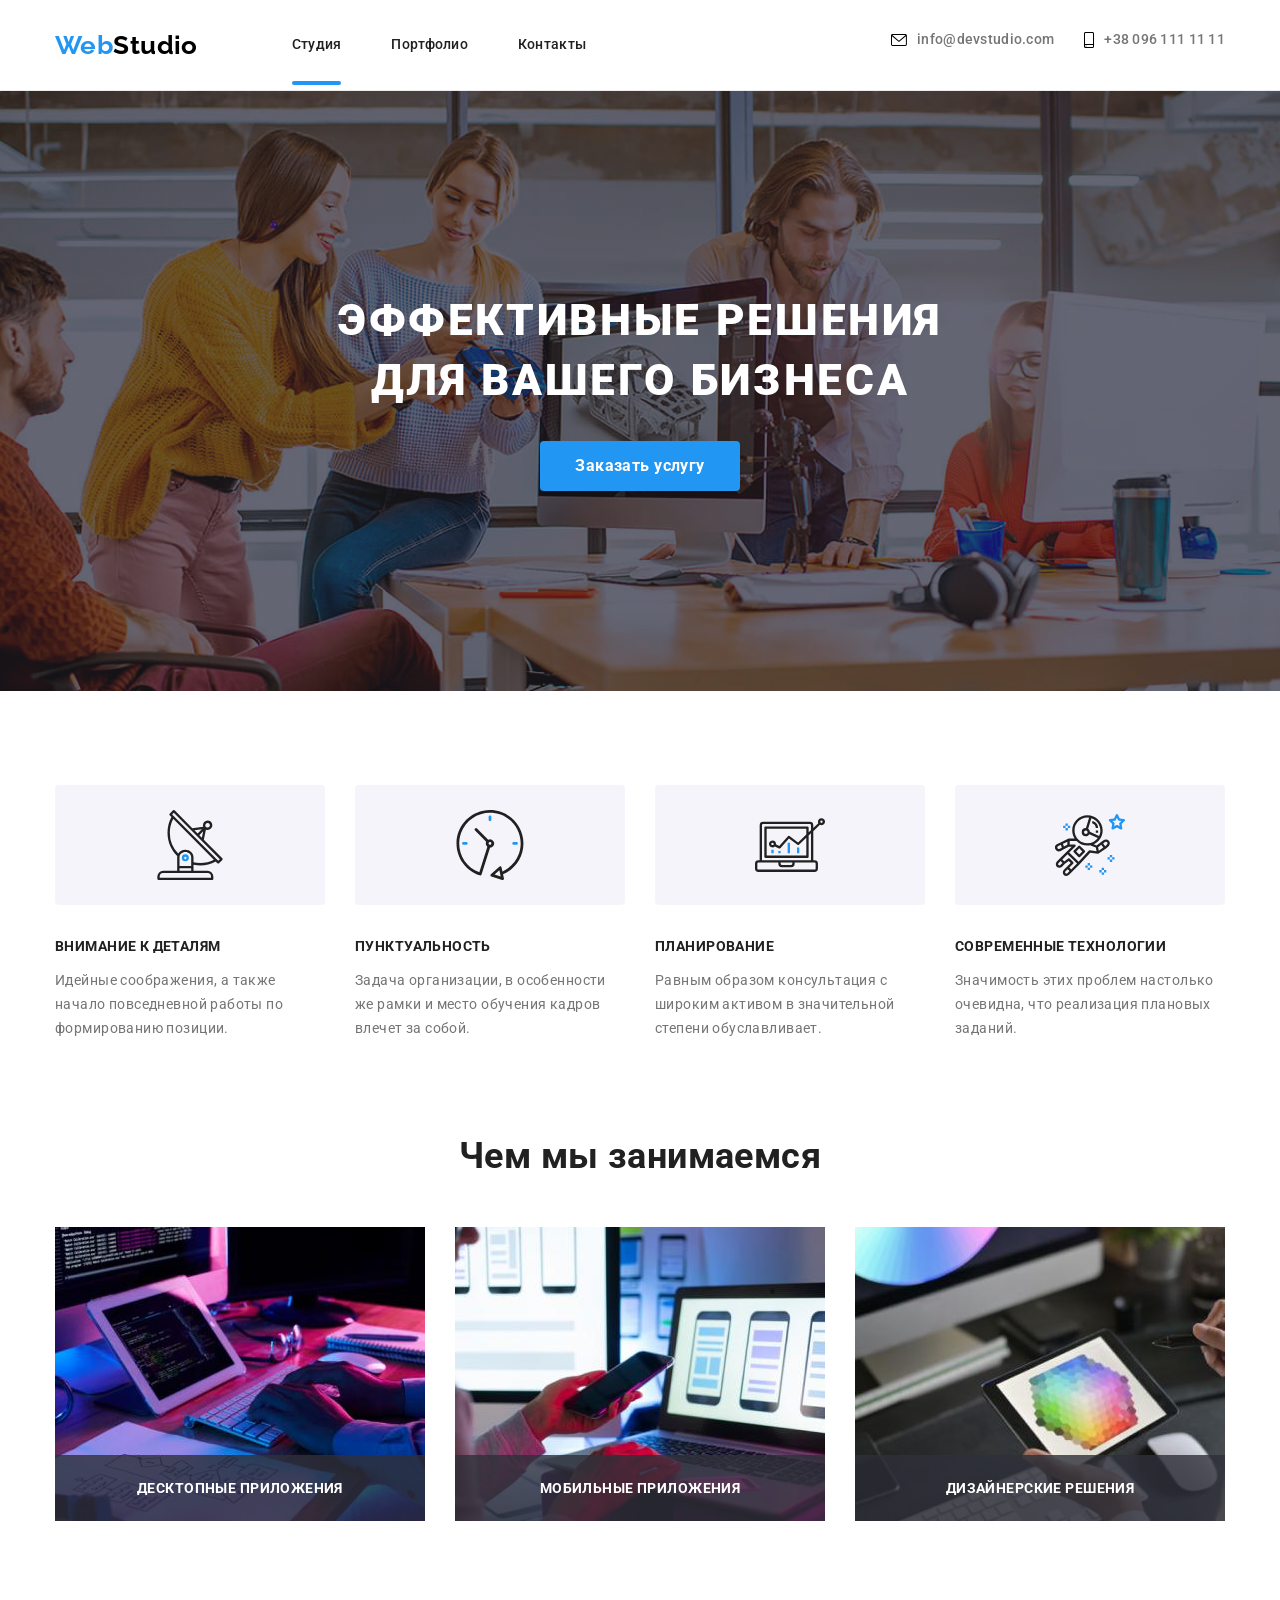
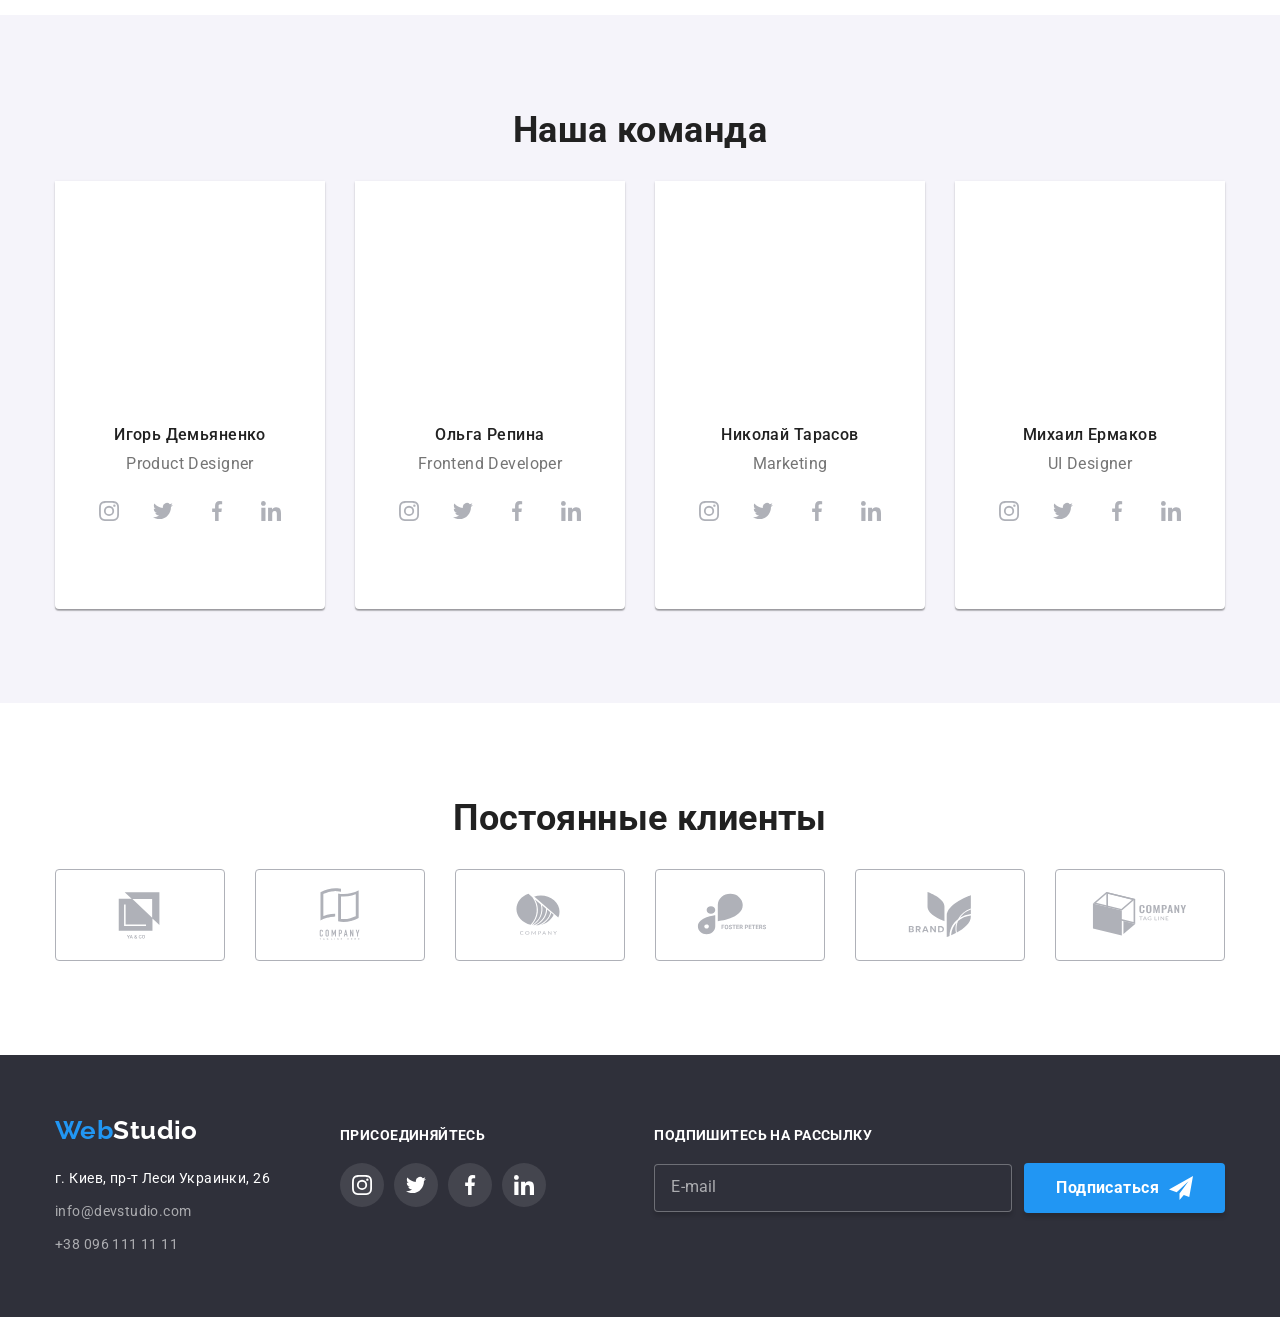
==== commit 7e78d84e: "..." ====
--- a/index.html
+++ b/index.html
@@ -99,13 +99,13 @@
           </ul>
           <ul class="auth-nav__item list">
             <li class="auth-nav__soc">
-              <a class="auth-nav__soc-link" href="">Instagram</a>
+              <a class="auth-nav__soc-link" href="">Instagram<span class="auth-nav__soc-link-l">&vert;</span></a>
             </li>
             <li class="auth-nav__soc">
-              <a class="auth-nav__soc-link" href="">Twitter</a>
+              <a class="auth-nav__soc-link" href="">Twitter<span class="auth-nav__soc-link-l">&vert;</span></a>
             </li>
             <li class="auth-nav__soc">
-              <a class="auth-nav__soc-link" href="">Facebook</a>
+              <a class="auth-nav__soc-link" href="">Facebook<span class="auth-nav__soc-link-l">&vert;</span></a>
             </li>
             <li class="auth-nav__soc">
               <a class="auth-nav__soc-link" href="">LinkedIn</a>
--- a/css/main.min.css
+++ b/css/main.min.css
@@ -5,5 +5,5 @@
  Consolas,  'Liberation Mono',  Menlo,- monospace;font-size:1em}small{font-size:80%}sub,sup{font-size:75%;line-height:0;position:relative;vertical-align:baseline}sub{bottom:-0.25em}sup{top:-0.5em}table{text-indent:0;border-color:inherit}button,input,optgroup,select,textarea{font-family:inherit;font-size:100%;line-height:1.15;margin:0}button,select{text-transform:none}button,[type='button'],[type='reset'],[type='submit']{-webkit-appearance:button}::-moz-focus-inner{border-style:none;padding:0}:-moz-focusring{outline:1px dotted ButtonText}:-moz-ui-invalid{box-shadow:none}legend{padding:0}progress{vertical-align:baseline}::-webkit-inner-spin-button,::-webkit-outer-spin-button{height:auto}[type='search']{-webkit-appearance:textfield;outline-offset:-2px}::-webkit-search-decoration{-webkit-appearance:none}::-webkit-file-upload-button{-webkit-appearance:button;font:inherit}summary{display:list-item}.body{color:var(--main-txt-cl);font-style:normal;font-family:var(--main-font);font-weight:400;font-size:14px;line-height:1.71;letter-spacing:0.03em;text-decoration:none}h1,h2,h3,h4,h5,h6,p,ul{margin:0}ul{padding:0}p:last-child{margin-bottom:0}img{display:block;max-width:100%;height:auto;object-fit:cover;object-position:center}body.no-scroll{overflow:hidden}.logo{color:var(--logo-cl-secondary);font-family:var(--secondary-font);font-weight:700;font-size:26px;line-height:1.19;text-decoration:none;text-align:center}.logo--properties{margin-bottom:20px}.logo--black{color:var(--logo-cl-blakc)}.logo:focus{outline-color:var(--main-bg-cl)}.logo--properties{display:block}@media screen and (min-width: 1200px){.logo{text-align:left}}.logo__cl-white{color:var(--logo-cl-white)}.list{list-style:none;margin:0;padding:0}.section{padding-top:60px;padding-bottom:60px}.section--cl{background-color:#f5f4fa}@media screen and (min-width: 1200px){.section{padding-top:94px;padding-bottom:94px}}.container{margin-left:auto;margin-right:auto;padding-left:15px;padding-right:15px}@media screen and (min-width: 488px){.container{max-width:480px}}@media screen and (min-width: 768px){.container{max-width:768px}}@media screen and (min-width: 1200px){.container{max-width:1200px}}.visually-hidden{position:absolute;width:1px;height:1px;margin:-1px;border:0;padding:0;white-space:nowrap;clip-path:inset(100%);clip:rect(0 0 0 0);overflow:hidden}.header{position:relative;border-bottom:1px solid var(--cl-border)}.header__menu-button{top:0;left:0;transform:translate(0, 0);z-index:10;border:none;background-color:transparent;margin:0;padding:0}.header__menu-button:focus-visible{outline-color:var(--main-bg-cl)}.header__menu-button .header__icon-close{display:none}.header__menu-button.is-open .header__icon-close{display:block;z-index:100}.header__menu-button.is-open .header__icon-menu{display:none}@media screen and (max-width: 768px){.header__menu-drop{display:none;position:absolute;z-index:1;top:0;left:0;transform:translate(0, 0);width:100%;height:100vh;background-color:#ffffff;padding:48px 40px;overflow-y:scroll}.header__menu-drop.is-open{display:flex;flex-direction:column}.header__main-nav{margin-bottom:auto}}.header__mob-nav-icon{margin-top:10px;margin-bottom:10px}.header__mob-nav-icon:hover,.header__mob-nav-icon:focus{fill:var(--main-bg-cl)}.header__container{position:relative;display:flex;align-items:center;justify-content:space-between}@media screen and (max-width: 768px){.container.header__container{width:100vw}}@media screen and (min-width: 768px){.header__menu-drop{display:flex;align-items:center}.header__container{display:flex;align-items:center}.header__mob-nav-icon{display:none}.header__menu-button{display:none}}@media screen and (min-width: 1200px){.header{border-bottom:1px solid var(--cl-border)}.header__container{display:flex;align-items:center}.header__mob-nav-icon{display:none}}@media screen and (max-width: 768px){.site-nav{display:block}.site-nav.is-open{display:block}.site-nav__link{font-weight:500;font-size:40px;line-height:1.175;letter-spacing:0.02em;text-decoration:none;color:#212121}.site-nav__link:hover{color:var(--main-txt-cl-foc)}.site-nav__link--current{color:var(--main-txt-cl-foc)}.site-nav__item{padding:0;margin:0;display:block}.site-nav__item:not(:last-child){margin-bottom:32px}}@media screen and (min-width: 768px){.site-nav{display:flex}.site-nav__item{position:relative}.site-nav__link{color:var(--main-txt-cl);text-decoration:none;font-weight:500;font-size:14px;line-height:1.14286;letter-spacing:0.02em;transition-property:color;transition-duration:var(--time-hov-foc);transition-timing-function:var(--time-cubic)}.site-nav__link .site-nav__link--current,.site-nav__link:hover,.site-nav__link:focus{color:var(--main-txt-cl-foc);outline:var(--outline-foc)}.site-nav--indent-left{margin-left:93px}.site-nav__item:not(:last-child){margin-right:50px}.site-nav__link{display:block;padding-top:32px;padding-bottom:32px}.site-nav__link--current::after{content:"";position:absolute;bottom:0;left:0;display:block;width:100%;height:4px;background-color:var(--main-bg-cl);border-radius:2px}.site-nav__item{gap:50px}.site-nav__item:hover,.site-nav__item:focus{color:var(--main-txt-cl-foc);outline:var(--outline-foc)}}@media screen and (min-width: 1200px){.site-nav{display:flex}.site-nav__item{position:relative}.site-nav__link{color:var(--main-txt-cl);text-decoration:none;font-weight:500;font-size:14px;line-height:1.14;letter-spacing:0.02em;transition-property:color;transition-duration:var(--time-hov-foc);transition-timing-function:var(--time-cubic)}.site-nav__link .site-nav__link--current,.site-nav__link:hover,.site-nav__link:focus{color:var(--main-txt-cl-foc);outline:var(--outline-foc)}.site-nav--indent-left{margin-left:93px}.site-nav__item:not(:last-child){margin-right:50px}.site-nav__link{display:block;padding-top:32px;padding-bottom:32px}.site-nav__link--current::after{content:"";position:absolute;bottom:0;left:0;display:block;width:100%;height:4px;background-color:var(--main-bg-cl);border-radius:2px}.site-nav__item{gap:50px}.site-nav__item:hover,.site-nav__item:focus{color:var(--main-txt-cl-foc);outline:var(--outline-foc)}}@media screen and (max-width: 768px){.auth-nav{display:flex;flex-direction:column-reverse;gap:32px}.auth-nav__link{color:var(--secondary-txt-cl);text-decoration:none;font-size:34px;line-height:1.17647;letter-spacing:0.02em;font-weight:500;transition-property:color;transition-duration:var(--time-hov-foc);transition-timing-function:var(--time-cubic)}.auth-nav__link--cl{color:var(--main-bg-cl)}.auth-nav__link--size{font-size:24px;line-height:1.16667;margin-bottom:64px}.auth-nav__soc-link{font-weight:500;font-size:18px;line-height:1.22222;letter-spacing:0.02em;color:#2196f3}.auth-nav__contact,.auth-nav__envelope{display:none}.auth-nav__contact{color:var(--main-bg-cl)}.auth-nav__link:focus,.auth-nav__link:hover{color:var(--main-bg-cl);outline:var(--outline-foc)}.auth-nav__soc{margin:0;padding:0;text-decoration:none;font-weight:500;font-size:18px;line-height:22 / 18;letter-spacing:0.02em;color:#2196f3}.auth-nav__soc:not(:last-child){margin-right:20px}.auth-nav__item{display:flex}}@media screen and (min-width: 768px){.auth-nav{display:block;margin-left:84px}.auth-nav__item{position:relative}.auth-nav__item:not(:last-child){margin-bottom:10px}.auth-nav__link{display:inline-flex;align-items:center;gap:10px;color:var(--secondary-txt-cl);text-decoration:none;font-weight:500;font-size:12px;line-height:14 / 12;letter-spacing:0.02em;transition-property:color;transition-duration:var(--time-hov-foc);transition-timing-function:var(--time-cubic)}.auth-nav__envelope-svg,.auth-nav__contact-svg{transition-property:fill;transition-duration:var(--time-hov-foc);transition-timing-function:var(--time-cubic)}.auth-nav__link:focus .auth-nav__envelope,.auth-nav__link:hover .auth-nav__envelope{fill:var(--main-bg-cl)}.auth-nav__link:focus .auth-nav__contact,.auth-nav__link:hover .auth-nav__contact{fill:var(--main-bg-cl)}.auth-nav__link:focus,.auth-nav__link:hover{color:var(--main-bg-cl);outline:var(--outline-foc)}.auth-nav__soc{color:var(--main-bg-cl);display:none}}@media screen and (min-width: 1200px){.auth-nav{display:flex;margin-left:305px}.auth-nav__item{position:relative;margin-bottom:0}.auth-nav__link{display:inline-flex;align-items:center;color:var(--secondary-txt-cl);text-decoration:none;font-weight:500;font-size:14px;line-height:1.14;letter-spacing:0.02em;padding-top:32px;padding-bottom:32px;transition-property:color;transition-duration:var(--time-hov-foc);transition-timing-function:var(--time-cubic)}.auth-nav__envelope-svg,.auth-nav__contact-svg{transition-property:fill;transition-duration:var(--time-hov-foc);transition-timing-function:var(--time-cubic)}.auth-nav__link:focus .auth-nav__envelope,.auth-nav__link:hover .auth-nav__envelope{fill:var(--main-bg-cl)}.auth-nav__link:focus .auth-nav__contact,.auth-nav__link:hover .auth-nav__contact{fill:var(--main-bg-cl)}.auth-nav__link:focus,.auth-nav__link:hover{color:var(--main-bg-cl);outline:var(--outline-foc)}.auth-nav--indent{gap:30px}}.hero{text-align:center;background-color:var(--hiro-bg-cl);background-repeat:no-repeat;background-size:cover;background-position:center;width:100%;height:400px;margin-left:auto;margin-right:auto;padding:118px 0;background-image:linear-gradient(to right, rgba(47,48,58,0.4), rgba(47,48,58,0.4)),url(../../images/hero/hero_sm.png)}@media (min-device-pixel-ratio: 2), (-webkit-min-device-pixel-ratio: 2), (min-resolution: 192dpi), (min-resolution: 2dppx){.hero{background-image:linear-gradient(rgba(47,48,58,0.4), rgba(47,48,58,0.4)),url(../../images/hero/hero_sm@2x.png)}}@media screen and (min-width: 768px){.hero{background-image:linear-gradient(rgba(47,48,58,0.4), rgba(47,48,58,0.4)),url(../../images/hero/hero_md.png)}}@media screen and (min-width: 768px) and (min-device-pixel-ratio: 2), screen and (min-width: 768px) and (-webkit-min-device-pixel-ratio: 2), screen and (min-width: 768px) and (min-resolution: 192dpi), screen and (min-width: 768px) and (min-resolution: 2dppx){.hero{background-image:linear-gradient(rgba(47,48,58,0.4), rgba(47,48,58,0.4)),url(../../images/hero/hero_md@2x.png)}}@media screen and (min-width: 1280px){.hero{background-image:linear-gradient(rgba(47,48,58,0.4), rgba(47,48,58,0.4)),url(../../images/hero/hero_lg.png)}}@media screen and (min-width: 1280px) and (min-device-pixel-ratio: 2), screen and (min-width: 1280px) and (-webkit-min-device-pixel-ratio: 2), screen and (min-width: 1280px) and (min-resolution: 192dpi), screen and (min-width: 1280px) and (min-resolution: 2dppx){.hero{background-image:linear-gradient(rgba(47,48,58,0.4), rgba(47,48,58,0.4)),url(../../images/hero/hero_lg@2x.png)}}.hero__title{color:var(--light-txt-cl-white);font-weight:900;letter-spacing:0.06em;font-size:42/26;text-transform:uppercase;margin-bottom:30px}@media screen and (min-width: 768px){.hero{max-width:768px;text-align:center}.hero__title{font-size:26px;line-height:42/26}}@media screen and (min-width: 1200px){.hero{max-width:1600px;height:600px;padding:200px 0}.hero__title{font-size:44px;line-height:1.36}}.button{background-color:var(--main-bg-cl);color:var(--light-txt-cl-white);max-width:250px;min-width:200px;min-height:50px;font-weight:700;font-size:16px;line-height:1.88;letter-spacing:0.06em;box-shadow:0px 4px 4px rgba(0,0,0,0.15);padding:10px 32px;border:none;font-family:inherit;letter-spacing:inherit;cursor:pointer;text-align:center;border-radius:4px;transition-property:background-color;transition-duration:var(--time-hov-foc);transition-timing-function:var(--time-cubic)}.button__footer-form{display:flex;align-items:center;margin-left:auto;margin-right:auto}.button__form-footer-svg{display:inline-block;margin-left:10px;fill:#ffffff}.button__hero{animation:swing 6000ms cubic-bezier(0.4, 0, 0.2, 1) infinite;align-items:center}.button__hero:hover{background-color:var(--btn-bg-cl-hiro);animation-play-state:paused;animation:swing-stop 2ms}.button__hero:focus{background-color:var(--btn-bg-cl-hiro);outline:var(--outline-foc)}.button__modal{display:block;margin-left:auto;margin-right:auto}.button__modal:hover{background-color:var(--btn-bg-cl-hiro);animation-play-state:paused;animation:swing-stop 2ms}.button__modal:focus{display:flex}.advantage__item{width:100%;height:226px;margin-left:auto;margin-right:auto}.advantage__title{font-size:inherit;font-weight:700;line-height:16/14;text-transform:uppercase;text-align:center;margin-bottom:10px}.advantage__text{color:var(--secondary-txt-cl);line-height:24/14;letter-spacing:0.03em;color:#757575}.advantage__svg-box{display:flex;width:100%;height:120px;margin-bottom:30px;border-radius:4px;background-color:var(--bg-soc-logo-link);justify-content:center;align-items:center}.advantage__item{max-width:450px;margin-left:auto;margin-right:auto}@media screen and (max-width: 768px){.advantage__item:not(:last-child){margin-bottom:30px}}@media screen and (min-width: 768px){.advantage{display:flex;flex-wrap:wrap;gap:30px}.advantage__svg-box{max-width:354px;height:120px}.advantage__title{text-align:left;margin-bottom:10px}.advantage__item{max-width:354px;margin-bottom:0;text-align:left}.advantage__item--bottom{flex-basis:354px;margin-bottom:0}}@media screen and (min-width: 1200px){.advantage{display:flex;flex-wrap:nowrap;gap:30px}.advantage__svg-box{width:270px;height:120px}}.occupation{display:none}@media screen and (min-width: 900px){.occupation{display:none}}@media screen and (min-width: 1200px){.occupation{display:block;padding-top:0}.occupation__titel{font-weight:700;font-size:36px;line-height:1.17;text-align:center;margin-bottom:50px}.occupation__list{display:flex;gap:30px;padding-left:0;justify-content:center}.occupation__item{position:relative;background-color:var(--button-text-color);background-size:cover}.occupation__img{display:block}.occupation__text-card{position:absolute;bottom:0;left:0;font-weight:700;line-height:0.88;text-align:center;text-transform:uppercase;color:var(--light-txt-cl-white);background-color:var(--bg-occupation-card);padding-top:27px;padding-bottom:27px;width:100%}}.team{margin-left:auto;margin-right:auto}.team__titel{font-weight:700;font-size:28px;line-height:1.17857;line-height:1.17;text-align:center;margin-bottom:30px}.team__list{margin-left:auto;margin-right:auto}.team--no-line{display:block}.team__img{width:100%;height:460px;object-fit:cover;object-position:center}.team__card{box-shadow:0px 1px 3px rgba(0,0,0,0.12),0px 1px 1px rgba(0,0,0,0.14),0px 2px 1px rgba(0,0,0,0.2);border-radius:0px 0px 4px 4px;text-align:center;background-color:#ffffff;max-width:450px;max-height:622px;margin-left:auto;margin-right:auto}@media screen and (min-width: 480px){.team__card{width:450px;height:622px}}@media screen and (max-width: 768px){.team__card{width:100%;height:622px}.team__card:not(:last-child){margin-bottom:30px}}@media screen and (min-width: 768px){.team__card{margin:0;width:354px;height:536px}.team__img{width:100%;height:374px}.team__list{display:flex;flex-wrap:wrap;gap:30px}}@media screen and (min-width: 1200px){.team__img{width:270px;height:260px}.team__card{margin:0;width:270px;height:428px}.team__titel{font-size:36px;line-height:1.16667}}.card{padding-top:30px;padding-bottom:30px}.card__people{font-weight:500;font-size:16px;line-height:1.19;margin-bottom:10px}.card__work{color:var(--secondary-txt-cl);font-size:16px;line-height:1.19;margin-bottom:16px}.icon{display:flex;justify-content:center;padding:0;gap:10px;cursor:pointer}.icon__element{display:flex;width:44px;height:44px;align-items:center;justify-content:center;border-radius:50%;transition-property:background-color;transition-duration:var(--time-hov-foc);transition-timing-function:var(--time-hov-foc)}.icon__link{display:flex;width:44px;height:44px;align-items:center;justify-content:center;border-radius:50%;transition-property:background-color;transition-duration:var(--time-hov-foc);transition-timing-function:var(--time-cubic)}.icon__link:focus,.icon__link:hover{background-color:var(--main-bg-cl);outline-color:var(--secondary-bg-cl)}.icon__svg{fill:var(--bg-card-link-svg);transition-property:fill;transition-duration:var(--time-hov-foc);transition-timing-function:var(--time-cubic)}.icon__link:hover .icon__svg,.icon__link:focus .icon__svg{fill:var(--secondary-bg-cl)}.partners__title{font-weight:700;font-size:28px;line-height:33/28;text-align:center;margin-bottom:30px}.partners__grid{display:flex;flex-wrap:wrap;gap:30px;margin-left:auto;margin-right:auto;justify-content:center}.partners__link{display:flex;justify-content:center;align-items:center;width:100%;height:92px;border-radius:4px;border:1px solid var(--bg-footer-soc-link);transition:border-color var(--time-hov-foc) var(--time-cubic)}.partners__link:focus .partners__svg{fill:var(--main-bg-cl)}.partners__link:hover{border:1px solid var(--main-bg-cl)}.partners__link:focus{outline:var(--outline-foc);border:1px solid var(--main-bg-cl)}.partners__link:hover .partners__svg{fill:var(--main-bg-cl)}.partners__svg{fill:var(--bg-footer-soc-link);transition:fill var(--time-hov-foc) var(--time-cubic)}.partners__item{--indent: 30px;--item: 2;flex-basis:calc((100% - var(--indent) * (var(--item) - 1)) / (var(--item)))}@media screen and (min-width: 480px){.partners__item{max-width:210px;--indent: 30px;--item: 2;flex-basis:calc((100% - var(--indent) * (var(--item) - 1)) / (var(--item)))}}@media screen and (min-width: 768px){.partners__item{width:226px;--indent: 30px;--item: 2;flex-basis:calc((100% - var(--indent) * (var(--item) - 1)) / (var(--item)))}}@media screen and (min-width: 1200px){.partners__item{width:170px;--indent: 30px;--item: 6;flex-basis:calc((100% - var(--indent) * (var(--item) - 1)) / (var(--item)))}.partners__title{font-size:36px;line-height:1.16667}}.footer{padding:60px 0px;background-color:var(--bg-footer-cl);text-align:center}@media screen and (max-width: 768px){.footer__container{display:flex;flex-direction:column;align-items:center}}@media screen and (min-width: 1200px){.footer__container{display:flex}}.footer__icon-titel{margin:0;padding:0;margin-bottom:20px;font-size:14px;font-weight:700;line-height:1.14286;text-transform:uppercase;color:var(--light-txt-cl-white)}@media screen and (min-width: 1200px){.footer__icon-titel{text-align:left}}.footer__icon-list{display:flex;gap:10px}.footer__icon-link{display:flex;width:44px;height:44px;background-color:var(--bg-footer-soc);border-radius:50%;justify-content:center;align-items:center;transition:background var(--time-hov-foc) var(--time-cubic)}.footer__icon-link:hover{background:var(--main-bg-cl)}.footer__icon-link:focus{background:var(--main-bg-cl);outline:var(--outline-foc)}.footer__icon-svg{fill:var(--light-txt-cl-white)}@media screen and (max-width: 768px){.footer__icon-footer{display:block;padding-top:60px;padding-bottom:60px}}@media screen and (min-width: 1200px){.footer__icon-footer{margin-left:70px;margin-top:12px}}@media screen and (min-width: 768px) and (max-width: 1200px){.footer__icon-footer{margin-right:89px;margin-top:5px}}@media screen and (min-width: 768px){.footer__container-info{display:flex;justify-content:space-between}}@media screen and (min-width: 1200px){.footer__container-info{justify-content:flex-start}}.address{text-align:center}@media screen and (min-width: 768px) and (max-width: 1200px){.address--margin{margin-left:76px;margin-bottom:60px}}@media screen and (min-width: 1200px){.address{text-align:left}}.address__link{font-style:normal;color:var(--light-txt-cl-white);text-decoration:none;outline:none;font-weight:400;font-size:14px;line-height:1.71429;text-align:center;letter-spacing:0.03em;transition-property:color;transition-duration:var(--time-hov-foc);transition-timing-function:var(--time-cubic)}.address__link:focus,.address__link:hover{color:var(--main-bg-cl)}.address__link-contact{color:rgba(255,255,255,0.6);text-decoration:none;line-height:1.71;display:block;font-style:normal;color:var(--address__link-text-cl);outline:none;text-decoration:none;transition-property:color;transition-duration:var(--time-hov-foc);transition-timing-function:var(--time-cubic)}.address__link-contact__link-contact+.address__link-contact__link-contact{display:block;margin-bottom:9px}.address__link-contact:hover{color:var(--main-bg-cl)}.address__link-contact:hover,.address__link-contact:focus{color:var(--main-bg-cl);outline:vap(--outline-foc)}.address__item:not(:last-child){margin-bottom:8px}@media screen and (min-width: 1200px){.address__item:not(:last-child){margin-bottom:9px}}.form-footer__titel{margin:0;padding:0;margin-bottom:20px;font-size:14px;font-weight:700;line-height:1.14286;text-transform:uppercase;color:var(--light-txt-cl-white)}@media screen and (min-width: 1200px){.form-footer__titel{text-align:left}}.form-footer__input{width:100vw;padding:15px 16px;border-radius:4px;border:1px solid rgba(255,255,255,0.3);box-shadow:0px 4px 4px rgba(0,0,0,0.15);color:#ffffff;background-color:var(--bg-footer-cl);font-size:14px;line-height:1.14;letter-spacing:0.01em;transition-property:outline;transition-duration:var(--time-hov-foc);transition-timing-function:var(--time-cubic)}.form-footer__input::placeholder{font-weight:400;font-size:16px;line-height:20px;color:rgba(255,255,255,0.6)}.form-footer__input:focus-visible{outline:var(--main-bg-cl) auto 1px}@media screen and (min-width: 451px){.form-footer__input{width:450px}}@media screen and (max-width: 1200px){.form-footer__input--margin-top{margin-bottom:20px}}@media screen and (min-width: 1200px){.form-footer__input{width:358px}}@media screen and (min-width: 1200px){.form-footer{margin-left:auto;margin-top:12px}.form-footer__position{display:flex;gap:12px;justify-content:center;align-items:center}}.backdrop{position:fixed;top:0;left:0;width:100%;height:100%;background-color:rgba(0,0,0,0.2);transition-property:opacity;transition-duration:var(--time-hov-foc);transition-timing-function:var(--time-cubic)}.backdrop__is-hidden .modal{transform:translate(-50%, 50%) scale(0.3)}.backdrop__is-hidden{opacity:0;pointer-events:none}.modal{position:absolute;top:50%;left:50%;transform:translate(-50%, -50%) scale(1);width:100%;display:block;background-color:var(--secondary-bg-cl);padding:40px;transition-property:transform;transition-duration:var(--time-hov-foc);transition-timing-function:var(--time-cubic);box-shadow:0px 1px 3px rgba(0,0,0,0.12),0px 1px 1px rgba(0,0,0,0.14),0px 2px 1px rgba(0,0,0,0.2);border-radius:4px}@media screen and (min-width: 451px){.modal{width:450px;height:609px}}@media screen and (min-width: 1200px){.modal{width:528px;height:581px}}.modal__button-close{position:absolute;top:0;right:0;transform:translate(-8px, 8px);display:flex;justify-content:center;align-items:center;padding:0;margin:0;border-width:0px;width:30px;height:30px;border-radius:50%;cursor:pointer;outline-color:#2196f3}.modal__icon-close{--color1: #ffffff;--color2: rgba(0, 0, 0, 0.1);--color3: #212121;transition-property:fill;transition-duration:var(--time-hov-foc);transition-timing-function:var(--time-cubic)}.modal__button-close:focus-visible .modal__icon-close{--color3: #2196f3}.modal__icon-close:hover{--color3: #2196f3}.modal__title{display:inline-block;font-weight:700;font-size:20px;line-height:23px;text-align:center;margin-bottom:12px}.modal__input-svg:focus-visible{--color3: #2196f3}.form-modal__grup:not(:last-child){margin-bottom:10px}.form-modal__label{position:relative;display:flex;flex-direction:column;font-size:12px;line-height:1.17;letter-spacing:0.01em;color:var(--bg-form-cl)}.form-modal__input{margin-top:4px;padding:12px 12px 12px 42px;border:1px solid var(--input-border-cl);border-radius:4px;transition-property:outline;transition-duration:var(--time-hov-foc);transition-property:var(--time-cubic)}.form-modal__input:focus-within{outline:var(--main-bg-cl) auto 1px}.form-modal__input-svg{transition-property:fill;transition-duration:var(--time-hov-foc);transition-property:var(--time-cubic)}.form-modal__input:focus-within ~ .form-modal__input-svg{fill:var(--main-bg-cl)}.form-modal__input.comment{padding:12px;height:120px;resize:none;border-radius:4px}.form-modal__input.comment::placeholder{text-align:top;color:rgba(117,117,117,0.5)}.form-modal__input-svg{display:block;position:absolute;bottom:0;left:0;transform:translate(12px, -11px);fill:var(--main-txt-cl)}.checkbox{display:flex;justify-content:center;align-items:center;margin-top:20px;margin-bottom:30px}.checkbox__input:focus-visible ~ .checkbox__position>.checkbox__icon{--color3: var(--bg-checkbox-icon-blue)}.checkbox__input:focus-visible{outline-color:var(--main-bg-cl)}.checkbox__position{position:relative}.checkbox__icon{position:absolute;top:0;left:0;transform:translate(-100%, -50%);--color1: var(--bg-checkbox-icon-white);--color2: var(--bg-checkbox-icon-white);--color3: var(--bg-checkbox-icon-black)}.checkbox__icon:focus{--color1: var(--bg-checkbox-icon-white);--color2: var(--bg-checkbox-icon-white);--color3: var(--bg-checkbox-icon-black)}.checkbox__input:checked ~ .checkbox__position>.checkbox__icon{--color1: var(--bg-checkbox-icon-blue);--color2: var(--bg-checkbox-icon-white);--color3: var(--bg-checkbox-icon-blue)}.checkbox__input:focus ~ .checkbox__position>.checkbox__icon{--color3: var(--bg-checkbox-icon-blue)}.checkbox__text{color:var(--bg-form-cl);margin-left:8px}@media screen and (max-width: 1200px){.checkbox__text{font-weight:400;font-size:12px;line-height:1.16667;letter-spacing:0.03em}}.checkbox__link-text{color:var(--main-bg-cl);text-decoration-line:underline}@media screen and (max-width: 768px){.filter-button{display:flex;flex-wrap:wrap;gap:8px;justify-content:flex-start;padding:0;margin:0 0 40px 0}.filter-button__button-primary{background-color:var(--button-text-color);color:var(--main-txt-cl);font-weight:500;font-size:16px;line-height:1.62;padding:6px 22px;border:none;font-family:inherit;letter-spacing:inherit;cursor:pointer;align-items:center;text-align:center;border-radius:4px;transition-property:color, background-color;transition-duration:var(--time-hov-foc);transition-timing-function:var(--time-cubic)}.filter-button__button-primary:hover,.filter-button__button-primary:focus{background-color:var(--main-bg-cl);color:var(--light-txt-cl-white);box-shadow:0px 3px 1px rgba(0,0,0,0.1),0px 1px 2px rgba(0,0,0,0.08),0px 2px 2px rgba(0,0,0,0.12)}.filter-button__button-primary:focus{outline:var(--outline-foc)}}@media screen and (min-width: 768px){.filter-button{display:flex;gap:8px;padding:0;margin:0 0 36px 0;justify-content:center}.filter-button__button-primary{background-color:var(--button-text-color);color:var(--main-txt-cl);font-weight:500;font-size:16px;line-height:1.62;padding:6px 22px;border:none;font-family:inherit;letter-spacing:inherit;cursor:pointer;align-items:center;text-align:center;border-radius:4px;transition-property:color, background-color;transition-duration:var(--time-hov-foc);transition-timing-function:var(--time-cubic)}.filter-button__button-primary:hover,.filter-button__button-primary:focus{background-color:var(--main-bg-cl);color:var(--light-txt-cl-white);box-shadow:0px 3px 1px rgba(0,0,0,0.1),0px 1px 2px rgba(0,0,0,0.08),0px 2px 2px rgba(0,0,0,0.12)}.filter-button__button-primary:focus{outline:var(--outline-foc)}}@media screen and (min-width: 1200px){.filter-button{margin-bottom:50px}}.contaent-cards{padding-left:0;margin-top:0;margin-bottom:0}.cards-information__img{width:100%;object-fit:cover;object-position:center}.contaent-cards__link{display:block;text-decoration:inherit;color:inherit}.contaent-cards__link:hover{box-shadow:0px 1px 1px rgba(0,0,0,0.12),0px 4px 4px rgba(0,0,0,0.06),1px 4px 6px rgba(0,0,0,0.16)}.contaent-cards__link:focus{outline:var(--outline-foc);box-shadow:0px 1px 1px rgba(0,0,0,0.12),0px 4px 4px rgba(0,0,0,0.06),1px 4px 6px rgba(0,0,0,0.16)}.contaent-cards__list-cards{position:relative;display:block;max-width:450px;margin-left:auto;margin-right:auto;background-color:var(--secondary-bg-cl)}@media screen and (max-width: 768px){.contaent-cards__list-cards:not(:last-child){margin-bottom:30px}}@media screen and (max-width: 768px){.contaent-cards__list-cards:not(:last-child){margin-bottom:30px}}@media screen and (min-width: 768px){.contaent-cards__list-cards{width:354px;margin-left:0;margin-right:0}.contaent-cards{display:flex;flex-wrap:wrap;gap:30px}.contaent-cards__link{display:flex;flex-direction:column;height:100%}}@media screen and (min-width: 1200px){.contaent-cards{display:flex;padding-left:0;margin-top:0;margin-bottom:0}.contaent-cards__list-cards{width:370px;margin-left:0;margin-right:0}}.contaent-box{display:block;width:100%;margin-left:auto;margin-right:auto;padding:20px 24px;outline:1px solid var(--cl-border)}.contaent-box__titel{font-family:var(--main-font);font-size:18px;line-height:2;font-weight:700;letter-spacing:0.06em;margin-bottom:4px}.contaent-box__contents{color:var(--secondary-txt-cl);font-family:var(--main-font);font-size:16px;line-height:1.88}@media screen and (min-width: 768px){.contaent-box{width:100%;flex-grow:1}}.cards-information{position:relative;overflow:hidden}.cards-information__img{background-color:var(--secondary-bg-cl)}.cards-information__contaent{position:absolute;top:0;left:0;transform:translate(0, 101%);font-weight:400;font-size:18px;line-height:1.56;height:357px;overflow-y:scroll;color:var(--light-txt-cl-white);background:var(--bg-cards-information-box);padding:49px 24px 77px 24px;margin:0;transition-property:transform;transition-duration:var(--time-hov-foc);transition-timing-function:var(--time-cubic)}.contaent-cards__list-cards:hover .cards-information__contaent{transform:translate(0, 0)}@media screen and (min-width: 768px){.cards-information__contaent{width:100%}}@media screen and (min-width: 1200px){.cards-information__contaent{font-weight:400;font-size:18px;line-height:1.56;padding:63px 24px}}
+ monospace;font-size:1em}small{font-size:80%}sub,sup{font-size:75%;line-height:0;position:relative;vertical-align:baseline}sub{bottom:-0.25em}sup{top:-0.5em}table{text-indent:0;border-color:inherit}button,input,optgroup,select,textarea{font-family:inherit;font-size:100%;line-height:1.15;margin:0}button,select{text-transform:none}button,[type='button'],[type='reset'],[type='submit']{-webkit-appearance:button}::-moz-focus-inner{border-style:none;padding:0}:-moz-focusring{outline:1px dotted ButtonText}:-moz-ui-invalid{box-shadow:none}legend{padding:0}progress{vertical-align:baseline}::-webkit-inner-spin-button,::-webkit-outer-spin-button{height:auto}[type='search']{-webkit-appearance:textfield;outline-offset:-2px}::-webkit-search-decoration{-webkit-appearance:none}::-webkit-file-upload-button{-webkit-appearance:button;font:inherit}summary{display:list-item}.body{color:var(--main-txt-cl);font-style:normal;font-family:var(--main-font);font-weight:400;font-size:14px;line-height:1.71;letter-spacing:0.03em;text-decoration:none}h1,h2,h3,h4,h5,h6,p,ul{margin:0}ul{padding:0}p:last-child{margin-bottom:0}img{display:block;max-width:100%;height:auto;object-fit:cover;object-position:center}body.no-scroll{overflow:hidden}.logo{color:var(--logo-cl-secondary);font-family:var(--secondary-font);font-weight:700;font-size:26px;line-height:1.19;text-decoration:none;text-align:center}.logo--properties{margin-bottom:20px}.logo--black{color:var(--logo-cl-blakc)}.logo:focus{outline-color:var(--main-bg-cl)}.logo--properties{display:block}@media screen and (min-width: 1200px){.logo{text-align:left}}.logo__cl-white{color:var(--logo-cl-white)}.list{list-style:none;margin:0;padding:0}.section{padding-top:60px;padding-bottom:60px}.section--cl{background-color:#f5f4fa}@media screen and (min-width: 1200px){.section{padding-top:94px;padding-bottom:94px}}.container{margin-left:auto;margin-right:auto;padding-left:15px;padding-right:15px}@media screen and (min-width: 488px){.container{max-width:480px}}@media screen and (min-width: 768px){.container{max-width:768px}}@media screen and (min-width: 1200px){.container{max-width:1200px}}.visually-hidden{position:absolute;width:1px;height:1px;margin:-1px;border:0;padding:0;white-space:nowrap;clip-path:inset(100%);clip:rect(0 0 0 0);overflow:hidden}.header{position:relative;border-bottom:1px solid var(--cl-border)}.header__menu-button{top:0;left:0;transform:translate(0, 0);z-index:10;border:none;background-color:transparent;margin:0;padding:0}.header__menu-button:focus-visible{outline-color:var(--main-bg-cl)}.header__menu-button .header__icon-close{display:none}.header__menu-button.is-open .header__icon-close{display:block;z-index:100;position:absolute}.header__menu-button.is-open .header__icon-menu{display:none}@media screen and (max-width: 767px){.header__menu-drop{display:none;position:absolute;z-index:1;top:0;left:0;transform:translate(0, 0);width:100%;height:100vh;background-color:#ffffff;padding:48px 40px;overflow-y:scroll}.header__menu-drop.is-open{display:flex;flex-direction:column}.header__main-nav{margin-bottom:auto}}.header__mob-nav-icon{margin-top:10px;margin-bottom:10px}.header__mob-nav-icon:hover,.header__mob-nav-icon:focus{fill:var(--main-bg-cl)}.header__mob-nav-icon.is-open{position:absolute;top:0;left:0}.header__container{display:flex;align-items:center;justify-content:space-between}@media screen and (max-width: 767px){.container.header__container{width:100vw}}@media screen and (min-width: 767px){.header__menu-drop{display:flex;align-items:center}.header__container{display:flex;align-items:center}.header__mob-nav-icon{display:none}.header__menu-button{display:none}}@media screen and (min-width: 1200px){.header{border-bottom:1px solid var(--cl-border)}.header__container{display:flex;align-items:center}.header__mob-nav-icon{display:none}}@media screen and (max-width: 768px){.site-nav{display:block}.site-nav.is-open{display:block}.site-nav__link{font-weight:500;font-size:40px;line-height:1.175;letter-spacing:0.02em;text-decoration:none;color:#212121}.site-nav__link:hover{color:var(--main-txt-cl-foc)}.site-nav__link--current{color:var(--main-txt-cl-foc)}.site-nav__item{padding:0;margin:0;display:block}.site-nav__item:not(:last-child){margin-bottom:32px}}@media screen and (min-width: 767px){.site-nav{display:flex}.site-nav__item{position:relative}.site-nav__link{color:var(--main-txt-cl);text-decoration:none;font-weight:500;font-size:14px;line-height:1.14286;letter-spacing:0.02em;transition-property:color;transition-duration:var(--time-hov-foc);transition-timing-function:var(--time-cubic)}.site-nav__link .site-nav__link--current,.site-nav__link:hover,.site-nav__link:focus{color:var(--main-txt-cl-foc);outline:var(--outline-foc)}.site-nav--indent-left{margin-left:93px}.site-nav__item:not(:last-child){margin-right:50px}.site-nav__link{display:block;padding-top:32px;padding-bottom:32px}.site-nav__link--current::after{content:"";position:absolute;bottom:0;left:0;display:block;width:100%;height:4px;background-color:var(--main-bg-cl);border-radius:2px}.site-nav__item{gap:50px}.site-nav__item:hover,.site-nav__item:focus{color:var(--main-txt-cl-foc);outline:var(--outline-foc)}}@media screen and (min-width: 1200px){.site-nav{display:flex}.site-nav__item{position:relative}.site-nav__link{color:var(--main-txt-cl);text-decoration:none;font-weight:500;font-size:14px;line-height:1.14;letter-spacing:0.02em;transition-property:color;transition-duration:var(--time-hov-foc);transition-timing-function:var(--time-cubic)}.site-nav__link .site-nav__link--current,.site-nav__link:hover,.site-nav__link:focus{color:var(--main-txt-cl-foc);outline:var(--outline-foc)}.site-nav--indent-left{margin-left:93px}.site-nav__item:not(:last-child){margin-right:50px}.site-nav__link{display:block;padding-top:32px;padding-bottom:32px}.site-nav__link--current::after{content:"";position:absolute;bottom:0;left:0;display:block;width:100%;height:4px;background-color:var(--main-bg-cl);border-radius:2px}.site-nav__item{gap:50px}.site-nav__item:hover,.site-nav__item:focus{color:var(--main-txt-cl-foc);outline:var(--outline-foc)}}@media screen and (max-width: 767px){.auth-nav{display:flex;flex-direction:column-reverse;gap:32px}.auth-nav__link{color:var(--secondary-txt-cl);text-decoration:none;font-size:34px;line-height:1.17647;letter-spacing:0.02em;font-weight:500;transition-property:color;transition-duration:var(--time-hov-foc);transition-timing-function:var(--time-cubic)}.auth-nav__link--cl{color:var(--main-bg-cl)}.auth-nav__link--size{font-size:24px;line-height:1.16667;margin-bottom:64px}.auth-nav__soc-link{font-weight:500;font-size:18px;line-height:1.22222;letter-spacing:0.02em;text-decoration:none;color:#2196f3}.auth-nav__contact,.auth-nav__envelope{display:none}.auth-nav__contact{color:var(--main-bg-cl)}.auth-nav__link:focus,.auth-nav__link:hover{color:var(--main-bg-cl);outline:var(--outline-foc)}.auth-nav__soc{margin:0;padding:0;text-decoration:none;font-weight:500;font-size:18px;line-height:22 / 18;letter-spacing:0.02em;color:#2196f3}.auth-nav__item{display:flex}.auth-nav__soc-link-l{margin-left:10px;margin-right:10px;color:rgba(33,33,33,0.2)}}@media screen and (min-width: 767px){.auth-nav{display:block;margin-left:84px}.auth-nav__item{position:relative}.auth-nav__item:not(:last-child){margin-bottom:10px}.auth-nav__link{display:inline-flex;align-items:center;gap:10px;color:var(--secondary-txt-cl);text-decoration:none;font-weight:500;font-size:12px;line-height:14 / 12;letter-spacing:0.02em;transition-property:color;transition-duration:var(--time-hov-foc);transition-timing-function:var(--time-cubic)}.auth-nav__envelope-svg,.auth-nav__contact-svg{transition-property:fill;transition-duration:var(--time-hov-foc);transition-timing-function:var(--time-cubic)}.auth-nav__link:focus .auth-nav__envelope,.auth-nav__link:hover .auth-nav__envelope{fill:var(--main-bg-cl)}.auth-nav__link:focus .auth-nav__contact,.auth-nav__link:hover .auth-nav__contact{fill:var(--main-bg-cl)}.auth-nav__link:focus,.auth-nav__link:hover{color:var(--main-bg-cl);outline:var(--outline-foc)}.auth-nav__soc{color:var(--main-bg-cl);display:none}}@media screen and (min-width: 1200px){.auth-nav{display:flex;margin-left:305px}.auth-nav__item{position:relative;margin-bottom:0}.auth-nav__link{display:inline-flex;align-items:center;color:var(--secondary-txt-cl);text-decoration:none;font-weight:500;font-size:14px;line-height:1.14;letter-spacing:0.02em;padding-top:32px;padding-bottom:32px;transition-property:color;transition-duration:var(--time-hov-foc);transition-timing-function:var(--time-cubic)}.auth-nav__envelope-svg,.auth-nav__contact-svg{transition-property:fill;transition-duration:var(--time-hov-foc);transition-timing-function:var(--time-cubic)}.auth-nav__link:focus .auth-nav__envelope,.auth-nav__link:hover .auth-nav__envelope{fill:var(--main-bg-cl)}.auth-nav__link:focus .auth-nav__contact,.auth-nav__link:hover .auth-nav__contact{fill:var(--main-bg-cl)}.auth-nav__link:focus,.auth-nav__link:hover{color:var(--main-bg-cl);outline:var(--outline-foc)}.auth-nav--indent{gap:30px}}.hero{text-align:center;background-color:var(--hiro-bg-cl);background-repeat:no-repeat;background-size:cover;background-position:center;width:100%;height:400px;margin-left:auto;margin-right:auto;padding:118px 0;background-image:linear-gradient(to right, rgba(47,48,58,0.4), rgba(47,48,58,0.4)),url(../images/hero/hero_sm.png)}@media (min-device-pixel-ratio: 2), (-webkit-min-device-pixel-ratio: 2), (min-resolution: 192dpi), (min-resolution: 2dppx){.hero{background-image:linear-gradient(rgba(47,48,58,0.4), rgba(47,48,58,0.4)),url(../images/hero/hero_sm@2x.png)}}@media screen and (min-width: 768px){.hero{background-image:linear-gradient(rgba(47,48,58,0.4), rgba(47,48,58,0.4)),url(../images/hero/hero_md.png)}}@media screen and (min-width: 768px) and (min-device-pixel-ratio: 2), screen and (min-width: 768px) and (-webkit-min-device-pixel-ratio: 2), screen and (min-width: 768px) and (min-resolution: 192dpi), screen and (min-width: 768px) and (min-resolution: 2dppx){.hero{background-image:linear-gradient(rgba(47,48,58,0.4), rgba(47,48,58,0.4)),url(../images/hero/hero_md@2x.png)}}@media screen and (min-width: 1280px){.hero{background-image:linear-gradient(rgba(47,48,58,0.4), rgba(47,48,58,0.4)),url(../images/hero/hero_lg.png)}}@media screen and (min-width: 1280px) and (min-device-pixel-ratio: 2), screen and (min-width: 1280px) and (-webkit-min-device-pixel-ratio: 2), screen and (min-width: 1280px) and (min-resolution: 192dpi), screen and (min-width: 1280px) and (min-resolution: 2dppx){.hero{background-image:linear-gradient(rgba(47,48,58,0.4), rgba(47,48,58,0.4)),url(../images/hero/hero_lg@2x.png)}}.hero__title{color:var(--light-txt-cl-white);font-weight:900;letter-spacing:0.06em;font-size:42/26;text-transform:uppercase;margin-bottom:30px}@media screen and (min-width: 768px){.hero{max-width:768px;text-align:center}.hero__title{font-size:26px;line-height:42/26}}@media screen and (min-width: 1200px){.hero{max-width:1600px;height:600px;padding:200px 0}.hero__title{font-size:44px;line-height:1.36}}.button{background-color:var(--main-bg-cl);color:var(--light-txt-cl-white);max-width:250px;min-width:200px;min-height:50px;font-weight:700;font-size:16px;line-height:1.88;letter-spacing:0.06em;box-shadow:0px 4px 4px rgba(0,0,0,0.15);padding:10px 32px;border:none;font-family:inherit;letter-spacing:inherit;cursor:pointer;text-align:center;border-radius:4px;transition-property:background-color;transition-duration:var(--time-hov-foc);transition-timing-function:var(--time-cubic)}.button__footer-form{display:flex;align-items:center;margin-left:auto;margin-right:auto}.button__form-footer-svg{display:inline-block;margin-left:10px;fill:#ffffff}.button__hero{animation:swing 6000ms cubic-bezier(0.4, 0, 0.2, 1) infinite;align-items:center}.button__hero:hover{background-color:var(--btn-bg-cl-hiro);animation-play-state:paused;animation:swing-stop 2ms}.button__hero:focus{background-color:var(--btn-bg-cl-hiro);outline:var(--outline-foc)}.button__modal{display:block;margin-left:auto;margin-right:auto}.button__modal:hover{background-color:var(--btn-bg-cl-hiro);animation-play-state:paused;animation:swing-stop 2ms}.button__modal:focus{display:flex}.advantage__item{width:100%;margin-left:auto;margin-right:auto}.advantage__title{font-size:inherit;font-weight:700;line-height:16/14;text-transform:uppercase;text-align:center;margin-bottom:10px}.advantage__text{color:var(--secondary-txt-cl);line-height:24/14;letter-spacing:0.03em;color:#757575}.advantage__svg-box{display:flex;width:100%;height:120px;margin-bottom:30px;border-radius:4px;background-color:var(--bg-soc-logo-link);justify-content:center;align-items:center}.advantage__item{max-width:450px;margin-left:auto;margin-right:auto}@media screen and (max-width: 768px){.advantage__item:not(:last-child){margin-bottom:30px}}@media screen and (min-width: 768px){.advantage{display:flex;flex-wrap:wrap;gap:30px}.advantage__svg-box{max-width:354px;height:120px}.advantage__title{text-align:left;margin-bottom:10px}.advantage__item{max-width:354px;margin-bottom:0;text-align:left}.advantage__item--bottom{flex-basis:354px;margin-bottom:0}}@media screen and (min-width: 1200px){.advantage{display:flex;flex-wrap:nowrap;gap:30px}.advantage__svg-box{width:270px;height:120px}}.occupation{display:none}@media screen and (min-width: 900px){.occupation{display:none}}@media screen and (min-width: 1200px){.occupation{display:block;padding-top:0}.occupation__titel{font-weight:700;font-size:36px;line-height:1.17;text-align:center;margin-bottom:50px}.occupation__list{display:flex;gap:30px;padding-left:0;justify-content:center}.occupation__item{position:relative;background-color:var(--button-text-color);background-size:cover}.occupation__img{display:block}.occupation__text-card{position:absolute;bottom:0;left:0;font-weight:700;line-height:0.88;text-align:center;text-transform:uppercase;color:var(--light-txt-cl-white);background-color:var(--bg-occupation-card);padding-top:27px;padding-bottom:27px;width:100%}}.team{margin-left:auto;margin-right:auto}.team__titel{font-weight:700;font-size:28px;line-height:1.17857;line-height:1.17;text-align:center;margin-bottom:30px}.team__list{margin-left:auto;margin-right:auto}.team--no-line{display:block}.team__img{width:100%;height:460px;object-fit:cover;object-position:center}.team__card{box-shadow:0px 1px 3px rgba(0,0,0,0.12),0px 1px 1px rgba(0,0,0,0.14),0px 2px 1px rgba(0,0,0,0.2);border-radius:0px 0px 4px 4px;text-align:center;background-color:#ffffff;max-width:450px;max-height:622px;margin-left:auto;margin-right:auto}@media screen and (min-width: 480px){.team__card{width:450px;height:622px}}@media screen and (max-width: 768px){.team__card{width:100%;height:622px}.team__card:not(:last-child){margin-bottom:30px}}@media screen and (min-width: 768px){.team__card{margin:0;width:354px;height:536px}.team__img{width:100%;height:374px}.team__list{display:flex;flex-wrap:wrap;gap:30px}}@media screen and (min-width: 1200px){.team__img{width:270px;height:260px}.team__card{margin:0;width:270px;height:428px}.team__titel{font-size:36px;line-height:1.16667}}.card{padding-top:30px;padding-bottom:30px}.card__people{font-weight:500;font-size:16px;line-height:1.19;margin-bottom:10px}.card__work{color:var(--secondary-txt-cl);font-size:16px;line-height:1.19;margin-bottom:16px}.icon{display:flex;justify-content:center;padding:0;gap:10px;cursor:pointer}.icon__element{display:flex;width:44px;height:44px;align-items:center;justify-content:center;border-radius:50%;transition-property:background-color;transition-duration:var(--time-hov-foc);transition-timing-function:var(--time-hov-foc)}.icon__link{display:flex;width:44px;height:44px;align-items:center;justify-content:center;border-radius:50%;transition-property:background-color;transition-duration:var(--time-hov-foc);transition-timing-function:var(--time-cubic)}.icon__link:focus,.icon__link:hover{background-color:var(--main-bg-cl);outline-color:var(--secondary-bg-cl)}.icon__svg{fill:var(--bg-card-link-svg);transition-property:fill;transition-duration:var(--time-hov-foc);transition-timing-function:var(--time-cubic)}.icon__link:hover .icon__svg,.icon__link:focus .icon__svg{fill:var(--secondary-bg-cl)}.partners__title{font-weight:700;font-size:28px;line-height:33/28;text-align:center;margin-bottom:30px}.partners__grid{display:flex;flex-wrap:wrap;gap:30px;margin-left:auto;margin-right:auto;justify-content:center}.partners__link{display:flex;justify-content:center;align-items:center;width:100%;height:92px;border-radius:4px;border:1px solid var(--bg-footer-soc-link);transition:border-color var(--time-hov-foc) var(--time-cubic)}.partners__link:focus .partners__svg{fill:var(--main-bg-cl)}.partners__link:hover{border:1px solid var(--main-bg-cl)}.partners__link:focus{outline:var(--outline-foc);border:1px solid var(--main-bg-cl)}.partners__link:hover .partners__svg{fill:var(--main-bg-cl)}.partners__svg{fill:var(--bg-footer-soc-link);transition:fill var(--time-hov-foc) var(--time-cubic)}.partners__item{--indent: 30px;--item: 2;flex-basis:calc((100% - var(--indent) * (var(--item) - 1)) / (var(--item)))}@media screen and (min-width: 480px){.partners__item{max-width:210px;--indent: 30px;--item: 2;flex-basis:calc((100% - var(--indent) * (var(--item) - 1)) / (var(--item)))}}@media screen and (min-width: 768px){.partners__item{width:226px;--indent: 30px;--item: 2;flex-basis:calc((100% - var(--indent) * (var(--item) - 1)) / (var(--item)))}}@media screen and (min-width: 1200px){.partners__item{width:170px;--indent: 30px;--item: 6;flex-basis:calc((100% - var(--indent) * (var(--item) - 1)) / (var(--item)))}.partners__title{font-size:36px;line-height:1.16667}}.footer{padding:60px 0px;background-color:var(--bg-footer-cl);text-align:center}@media screen and (max-width: 768px){.footer__container{display:flex;flex-direction:column;align-items:center}}@media screen and (min-width: 1200px){.footer__container{display:flex}}.footer__icon-titel{margin:0;padding:0;margin-bottom:20px;font-size:14px;font-weight:700;line-height:1.14286;text-transform:uppercase;color:var(--light-txt-cl-white)}@media screen and (min-width: 1200px){.footer__icon-titel{text-align:left}}.footer__icon-list{display:flex;gap:10px}.footer__icon-link{display:flex;width:44px;height:44px;background-color:var(--bg-footer-soc);border-radius:50%;justify-content:center;align-items:center;transition:background var(--time-hov-foc) var(--time-cubic)}.footer__icon-link:hover{background:var(--main-bg-cl)}.footer__icon-link:focus{background:var(--main-bg-cl);outline:var(--outline-foc)}.footer__icon-svg{fill:var(--light-txt-cl-white)}@media screen and (max-width: 768px){.footer__icon-footer{display:block;padding-top:60px;padding-bottom:60px}}@media screen and (min-width: 1200px){.footer__icon-footer{margin-left:70px;margin-top:12px}}@media screen and (min-width: 768px) and (max-width: 1200px){.footer__icon-footer{margin-right:89px;margin-top:5px}}@media screen and (min-width: 768px){.footer__container-info{display:flex;justify-content:space-between}}@media screen and (min-width: 1200px){.footer__container-info{justify-content:flex-start}}.address{text-align:center}@media screen and (min-width: 768px) and (max-width: 1200px){.address--margin{margin-left:76px;margin-bottom:60px}}@media screen and (min-width: 1200px){.address{text-align:left}}.address__link{font-style:normal;color:var(--light-txt-cl-white);text-decoration:none;outline:none;font-weight:400;font-size:14px;line-height:1.71429;text-align:center;letter-spacing:0.03em;transition-property:color;transition-duration:var(--time-hov-foc);transition-timing-function:var(--time-cubic)}.address__link:focus,.address__link:hover{color:var(--main-bg-cl)}.address__link-contact{color:rgba(255,255,255,0.6);text-decoration:none;line-height:1.71;display:block;font-style:normal;color:var(--address__link-text-cl);outline:none;text-decoration:none;transition-property:color;transition-duration:var(--time-hov-foc);transition-timing-function:var(--time-cubic)}.address__link-contact__link-contact+.address__link-contact__link-contact{display:block;margin-bottom:9px}.address__link-contact:hover{color:var(--main-bg-cl)}.address__link-contact:hover,.address__link-contact:focus{color:var(--main-bg-cl);outline:vap(--outline-foc)}.address__item:not(:last-child){margin-bottom:8px}@media screen and (min-width: 1200px){.address__item:not(:last-child){margin-bottom:9px}}.form-footer__titel{margin:0;padding:0;margin-bottom:20px;font-size:14px;font-weight:700;line-height:1.14286;text-transform:uppercase;color:var(--light-txt-cl-white)}@media screen and (min-width: 1200px){.form-footer__titel{text-align:left}}.form-footer__input{width:100vw;padding:15px 16px;border-radius:4px;border:1px solid rgba(255,255,255,0.3);box-shadow:0px 4px 4px rgba(0,0,0,0.15);color:#ffffff;background-color:var(--bg-footer-cl);font-size:14px;line-height:1.14;letter-spacing:0.01em;transition-property:outline;transition-duration:var(--time-hov-foc);transition-timing-function:var(--time-cubic)}.form-footer__input::placeholder{font-weight:400;font-size:16px;line-height:20px;color:rgba(255,255,255,0.6)}.form-footer__input:focus-visible{outline:var(--main-bg-cl) auto 1px}@media screen and (min-width: 451px){.form-footer__input{width:450px}}@media screen and (max-width: 1200px){.form-footer__input--margin-top{margin-bottom:20px}}@media screen and (min-width: 1200px){.form-footer__input{width:358px}}@media screen and (min-width: 1200px){.form-footer{margin-left:auto;margin-top:12px}.form-footer__position{display:flex;gap:12px;justify-content:center;align-items:center}}.backdrop{position:fixed;top:0;left:0;width:100%;height:100%;background-color:rgba(0,0,0,0.2);transition-property:opacity;transition-duration:var(--time-hov-foc);transition-timing-function:var(--time-cubic)}.backdrop__is-hidden .modal{transform:translate(-50%, 50%) scale(0.3)}.backdrop__is-hidden{opacity:0;pointer-events:none}.modal{position:absolute;top:50%;left:50%;transform:translate(-50%, -50%) scale(1);width:100%;display:block;background-color:var(--secondary-bg-cl);padding:40px;transition-property:transform;transition-duration:var(--time-hov-foc);transition-timing-function:var(--time-cubic);box-shadow:0px 1px 3px rgba(0,0,0,0.12),0px 1px 1px rgba(0,0,0,0.14),0px 2px 1px rgba(0,0,0,0.2);border-radius:4px}@media screen and (min-width: 451px){.modal{width:450px;height:609px}}@media screen and (min-width: 1200px){.modal{width:528px;height:581px}}.modal__button-close{position:absolute;top:0;right:0;transform:translate(-8px, 8px);display:flex;justify-content:center;align-items:center;padding:0;margin:0;border-width:0px;width:30px;height:30px;border-radius:50%;cursor:pointer;outline-color:#2196f3}.modal__icon-close{--color1: #ffffff;--color2: rgba(0, 0, 0, 0.1);--color3: #212121;transition-property:fill;transition-duration:var(--time-hov-foc);transition-timing-function:var(--time-cubic)}.modal__button-close:focus-visible .modal__icon-close{--color3: #2196f3}.modal__icon-close:hover{--color3: #2196f3}.modal__title{display:inline-block;font-weight:700;font-size:20px;line-height:23px;text-align:center;margin-bottom:12px}.modal__input-svg:focus-visible{--color3: #2196f3}.form-modal__grup:not(:last-child){margin-bottom:10px}.form-modal__label{position:relative;display:flex;flex-direction:column;font-size:12px;line-height:1.17;letter-spacing:0.01em;color:var(--bg-form-cl)}.form-modal__input{margin-top:4px;padding:12px 12px 12px 42px;border:1px solid var(--input-border-cl);border-radius:4px;transition-property:outline;transition-duration:var(--time-hov-foc);transition-property:var(--time-cubic)}.form-modal__input:focus-within{outline:var(--main-bg-cl) auto 1px}.form-modal__input-svg{transition-property:fill;transition-duration:var(--time-hov-foc);transition-property:var(--time-cubic)}.form-modal__input:focus-within ~ .form-modal__input-svg{fill:var(--main-bg-cl)}.form-modal__input.comment{padding:12px;height:120px;resize:none;border-radius:4px}.form-modal__input.comment::placeholder{text-align:top;color:rgba(117,117,117,0.5)}.form-modal__input-svg{display:block;position:absolute;bottom:0;left:0;transform:translate(12px, -11px);fill:var(--main-txt-cl)}.checkbox{display:flex;justify-content:center;align-items:center;margin-top:20px;margin-bottom:30px}.checkbox__input:focus-visible ~ .checkbox__position>.checkbox__icon{--color3: var(--bg-checkbox-icon-blue)}.checkbox__input:focus-visible{outline-color:var(--main-bg-cl)}.checkbox__position{position:relative}.checkbox__icon{position:absolute;top:0;left:0;transform:translate(-100%, -50%);--color1: var(--bg-checkbox-icon-white);--color2: var(--bg-checkbox-icon-white);--color3: var(--bg-checkbox-icon-black)}.checkbox__icon:focus{--color1: var(--bg-checkbox-icon-white);--color2: var(--bg-checkbox-icon-white);--color3: var(--bg-checkbox-icon-black)}.checkbox__input:checked ~ .checkbox__position>.checkbox__icon{--color1: var(--bg-checkbox-icon-blue);--color2: var(--bg-checkbox-icon-white);--color3: var(--bg-checkbox-icon-blue)}.checkbox__input:focus ~ .checkbox__position>.checkbox__icon{--color3: var(--bg-checkbox-icon-blue)}.checkbox__text{color:var(--bg-form-cl);margin-left:8px}@media screen and (max-width: 1200px){.checkbox__text{font-weight:400;font-size:12px;line-height:1.16667;letter-spacing:0.03em}}.checkbox__link-text{color:var(--main-bg-cl);text-decoration-line:underline}@media screen and (max-width: 768px){.filter-button{display:flex;flex-wrap:wrap;gap:8px;justify-content:flex-start;padding:0;margin:0 0 40px 0}.filter-button__button-primary{background-color:var(--button-text-color);color:var(--main-txt-cl);font-weight:500;font-size:16px;line-height:1.62;padding:6px 22px;border:none;font-family:inherit;letter-spacing:inherit;cursor:pointer;align-items:center;text-align:center;border-radius:4px;transition-property:color, background-color;transition-duration:var(--time-hov-foc);transition-timing-function:var(--time-cubic)}.filter-button__button-primary:hover,.filter-button__button-primary:focus{background-color:var(--main-bg-cl);color:var(--light-txt-cl-white);box-shadow:0px 3px 1px rgba(0,0,0,0.1),0px 1px 2px rgba(0,0,0,0.08),0px 2px 2px rgba(0,0,0,0.12)}.filter-button__button-primary:focus{outline:var(--outline-foc)}}@media screen and (min-width: 768px){.filter-button{display:flex;gap:8px;padding:0;margin:0 0 36px 0;justify-content:center}.filter-button__button-primary{background-color:var(--button-text-color);color:var(--main-txt-cl);font-weight:500;font-size:16px;line-height:1.62;padding:6px 22px;border:none;font-family:inherit;letter-spacing:inherit;cursor:pointer;align-items:center;text-align:center;border-radius:4px;transition-property:color, background-color;transition-duration:var(--time-hov-foc);transition-timing-function:var(--time-cubic)}.filter-button__button-primary:hover,.filter-button__button-primary:focus{background-color:var(--main-bg-cl);color:var(--light-txt-cl-white);box-shadow:0px 3px 1px rgba(0,0,0,0.1),0px 1px 2px rgba(0,0,0,0.08),0px 2px 2px rgba(0,0,0,0.12)}.filter-button__button-primary:focus{outline:var(--outline-foc)}}@media screen and (min-width: 1200px){.filter-button{margin-bottom:50px}}.contaent-cards{padding-left:0;margin-top:0;margin-bottom:0}.cards-information__img{width:100%;object-fit:cover;object-position:center}.contaent-cards__link{display:block;text-decoration:inherit;color:inherit}.contaent-cards__link:hover{box-shadow:0px 1px 1px rgba(0,0,0,0.12),0px 4px 4px rgba(0,0,0,0.06),1px 4px 6px rgba(0,0,0,0.16)}.contaent-cards__link:focus{outline:var(--outline-foc);box-shadow:0px 1px 1px rgba(0,0,0,0.12),0px 4px 4px rgba(0,0,0,0.06),1px 4px 6px rgba(0,0,0,0.16)}.contaent-cards__list-cards{position:relative;display:block;max-width:450px;margin-left:auto;margin-right:auto;background-color:var(--secondary-bg-cl)}@media screen and (max-width: 768px){.contaent-cards__list-cards:not(:last-child){margin-bottom:30px}}@media screen and (max-width: 768px){.contaent-cards__list-cards:not(:last-child){margin-bottom:30px}}@media screen and (min-width: 768px){.contaent-cards__list-cards{width:354px;margin-left:0;margin-right:0}.contaent-cards{display:flex;flex-wrap:wrap;gap:30px}.contaent-cards__link{display:flex;flex-direction:column;height:100%}}@media screen and (min-width: 1200px){.contaent-cards{display:flex;padding-left:0;margin-top:0;margin-bottom:0}.contaent-cards__list-cards{width:370px;margin-left:0;margin-right:0}}.contaent-box{display:block;width:100%;margin-left:auto;margin-right:auto;padding:20px 24px;outline:1px solid var(--cl-border)}.contaent-box__titel{font-family:var(--main-font);font-size:18px;line-height:2;font-weight:700;letter-spacing:0.06em;margin-bottom:4px}.contaent-box__contents{color:var(--secondary-txt-cl);font-family:var(--main-font);font-size:16px;line-height:1.88}@media screen and (min-width: 768px){.contaent-box{width:100%;flex-grow:1}}.cards-information{position:relative;overflow:hidden}.cards-information__img{background-color:var(--secondary-bg-cl)}.cards-information__contaent{position:absolute;top:0;left:0;transform:translate(0, 101%);font-weight:400;font-size:18px;line-height:1.56;height:357px;overflow-y:scroll;color:var(--light-txt-cl-white);background:var(--bg-cards-information-box);padding:49px 24px 77px 24px;margin:0;transition-property:transform;transition-duration:var(--time-hov-foc);transition-timing-function:var(--time-cubic)}.contaent-cards__list-cards:hover .cards-information__contaent{transform:translate(0, 0)}@media screen and (min-width: 768px){.cards-information__contaent{width:100%}}@media screen and (min-width: 1200px){.cards-information__contaent{font-weight:400;font-size:18px;line-height:1.56;padding:63px 24px}}
 /*# sourceMappingURL=main.min.css.map */
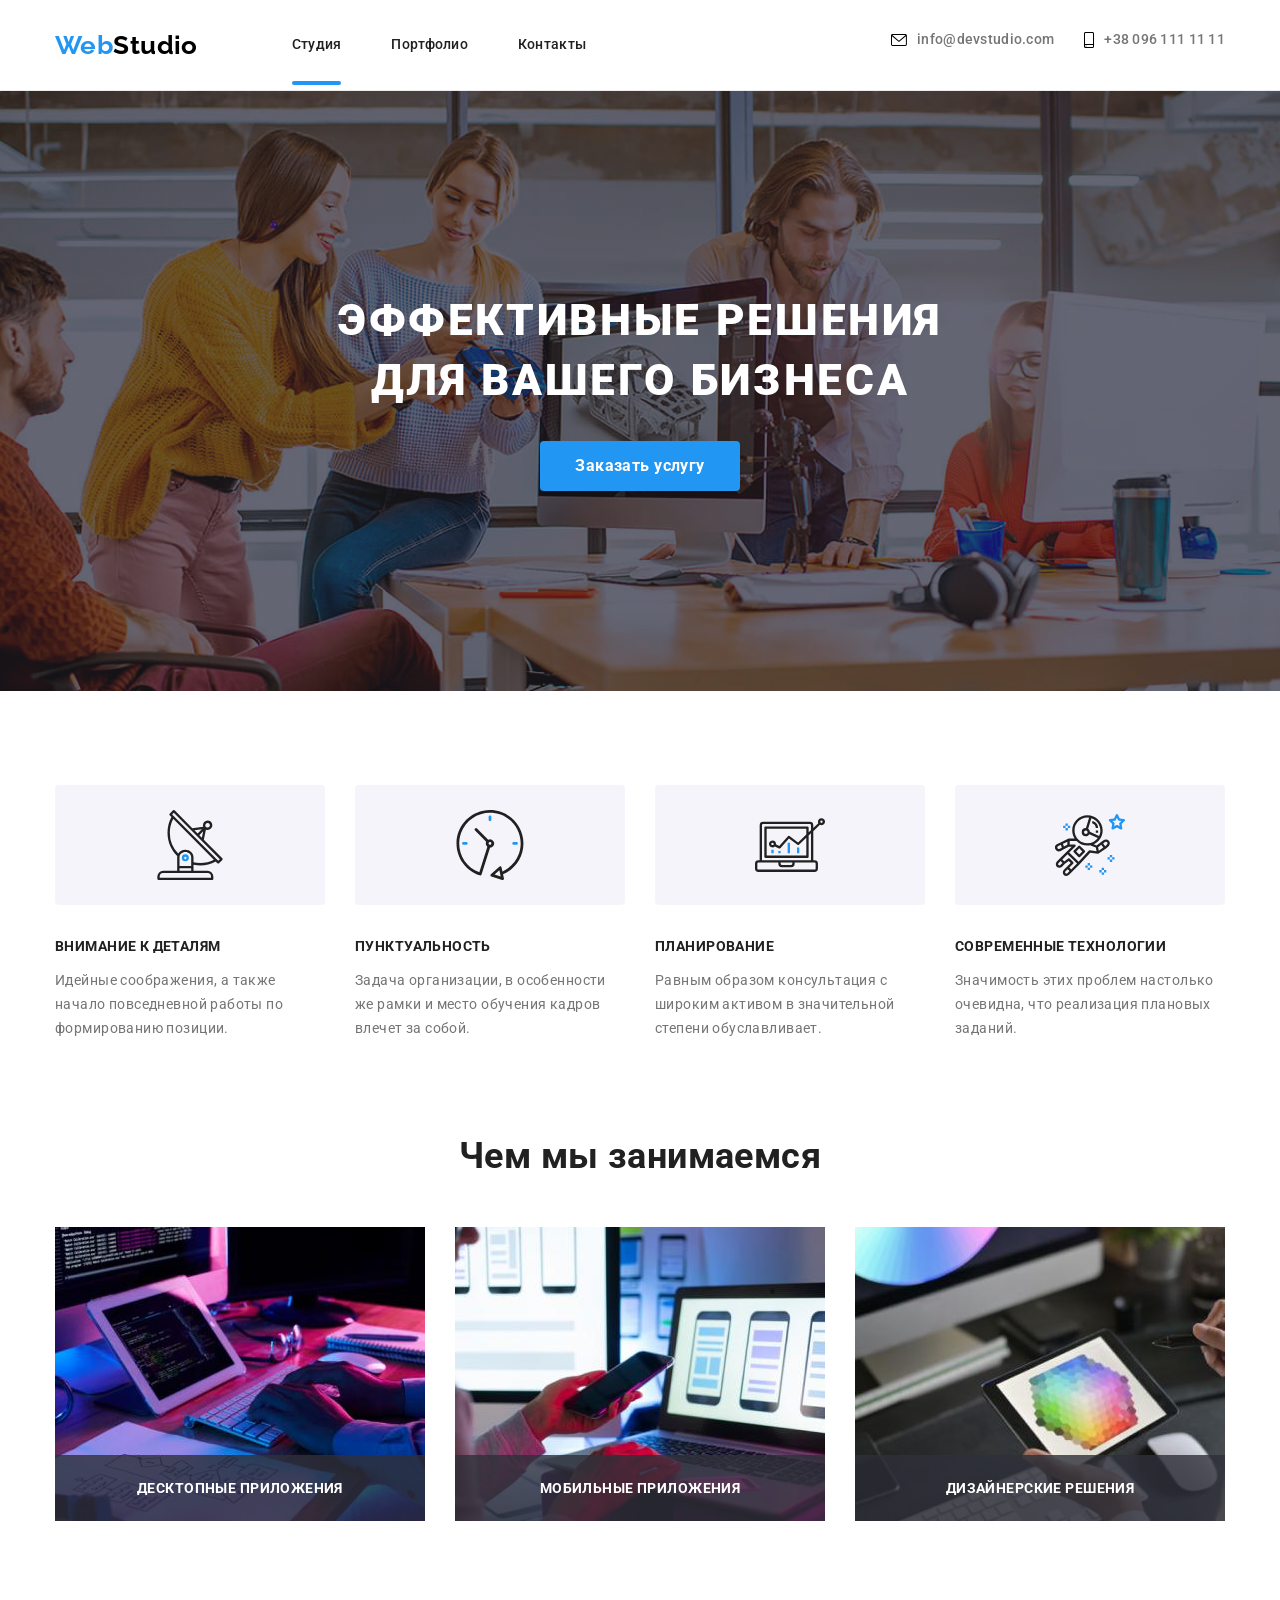
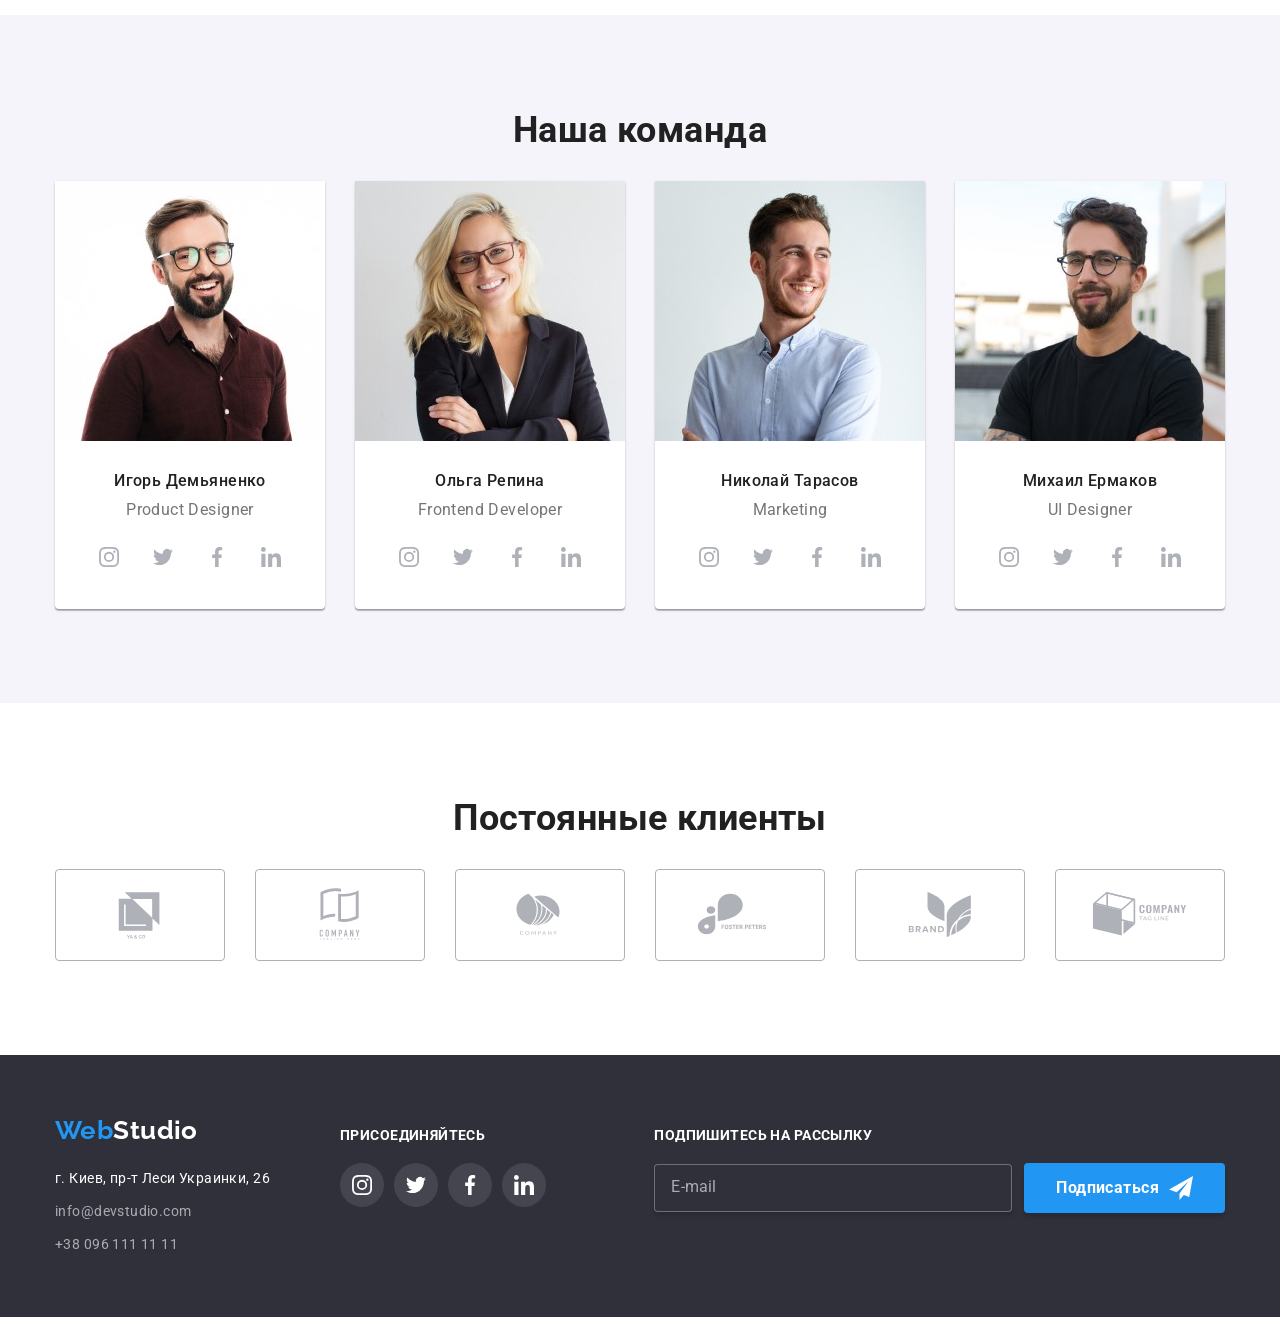
==== commit cc576970: "," ====
--- a/index.html
+++ b/index.html
@@ -256,7 +256,7 @@
 
                     <img
                       class="cards-information__img"
-                      src=" ./images/team/team-1_mob.jpg"
+                      src=" ./images/team/team-1_sm.jpg"
                       alt="фото"
                       width="370"
                       height="294"
@@ -350,7 +350,7 @@
 
                     <img
                       class="cards-information__img"
-                      src=" ./images/team/team-2_mob.jpg"
+                      src=" ./images/team/team-2_sm.jpg"
                       alt="фото"
                       width="370"
                       height="294"
@@ -443,7 +443,7 @@
 
                     <img
                       class="cards-information__img"
-                      src=" ./images/team/team-3_mob.jpg"
+                      src=" ./images/team/team-3_sm.jpg"
                       alt="фото"
                       width="370"
                       height="294"
@@ -536,7 +536,7 @@
 
                     <img
                       class="cards-information__img"
-                      src=" ./images/team/team-4_mob.jpg"
+                      src=" ./images/team/team-4_sm.jpg"
                       alt="фото"
                       width="370"
                       height="294"
--- a/css/main.min.css
+++ b/css/main.min.css
@@ -5,5 +5,5 @@
  Consolas,  'Liberation Mono',  Menlo,- monospace;font-size:1em}small{font-size:80%}sub,sup{font-size:75%;line-height:0;position:relative;vertical-align:baseline}sub{bottom:-0.25em}sup{top:-0.5em}table{text-indent:0;border-color:inherit}button,input,optgroup,select,textarea{font-family:inherit;font-size:100%;line-height:1.15;margin:0}button,select{text-transform:none}button,[type='button'],[type='reset'],[type='submit']{-webkit-appearance:button}::-moz-focus-inner{border-style:none;padding:0}:-moz-focusring{outline:1px dotted ButtonText}:-moz-ui-invalid{box-shadow:none}legend{padding:0}progress{vertical-align:baseline}::-webkit-inner-spin-button,::-webkit-outer-spin-button{height:auto}[type='search']{-webkit-appearance:textfield;outline-offset:-2px}::-webkit-search-decoration{-webkit-appearance:none}::-webkit-file-upload-button{-webkit-appearance:button;font:inherit}summary{display:list-item}.body{color:var(--main-txt-cl);font-style:normal;font-family:var(--main-font);font-weight:400;font-size:14px;line-height:1.71;letter-spacing:0.03em;text-decoration:none}h1,h2,h3,h4,h5,h6,p,ul{margin:0}ul{padding:0}p:last-child{margin-bottom:0}img{display:block;max-width:100%;height:auto;object-fit:cover;object-position:center}body.no-scroll{overflow:hidden}.logo{color:var(--logo-cl-secondary);font-family:var(--secondary-font);font-weight:700;font-size:26px;line-height:1.19;text-decoration:none;text-align:center}.logo--properties{margin-bottom:20px}.logo--black{color:var(--logo-cl-blakc)}.logo:focus{outline-color:var(--main-bg-cl)}.logo--properties{display:block}@media screen and (min-width: 1200px){.logo{text-align:left}}.logo__cl-white{color:var(--logo-cl-white)}.list{list-style:none;margin:0;padding:0}.section{padding-top:60px;padding-bottom:60px}.section--cl{background-color:#f5f4fa}@media screen and (min-width: 1200px){.section{padding-top:94px;padding-bottom:94px}}.container{margin-left:auto;margin-right:auto;padding-left:15px;padding-right:15px}@media screen and (min-width: 488px){.container{max-width:480px}}@media screen and (min-width: 768px){.container{max-width:768px}}@media screen and (min-width: 1200px){.container{max-width:1200px}}.visually-hidden{position:absolute;width:1px;height:1px;margin:-1px;border:0;padding:0;white-space:nowrap;clip-path:inset(100%);clip:rect(0 0 0 0);overflow:hidden}.header{position:relative;border-bottom:1px solid var(--cl-border)}.header__menu-button{top:0;left:0;transform:translate(0, 0);z-index:10;border:none;background-color:transparent;margin:0;padding:0}.header__menu-button:focus-visible{outline-color:var(--main-bg-cl)}.header__menu-button .header__icon-close{display:none}.header__menu-button.is-open .header__icon-close{display:block;z-index:100;position:absolute}.header__menu-button.is-open .header__icon-menu{display:none}@media screen and (max-width: 767px){.header__menu-drop{display:none;position:absolute;z-index:1;top:0;left:0;transform:translate(0, 0);width:100%;height:100vh;background-color:#ffffff;padding:48px 40px;overflow-y:scroll}.header__menu-drop.is-open{display:flex;flex-direction:column}.header__main-nav{margin-bottom:auto}}.header__mob-nav-icon{margin-top:10px;margin-bottom:10px}.header__mob-nav-icon:hover,.header__mob-nav-icon:focus{fill:var(--main-bg-cl)}.header__mob-nav-icon.is-open{position:absolute;top:0;left:0}.header__container{display:flex;align-items:center;justify-content:space-between}@media screen and (max-width: 767px){.container.header__container{width:100vw}}@media screen and (min-width: 767px){.header__menu-drop{display:flex;align-items:center}.header__container{display:flex;align-items:center}.header__mob-nav-icon{display:none}.header__menu-button{display:none}}@media screen and (min-width: 1200px){.header{border-bottom:1px solid var(--cl-border)}.header__container{display:flex;align-items:center}.header__mob-nav-icon{display:none}}@media screen and (max-width: 768px){.site-nav{display:block}.site-nav.is-open{display:block}.site-nav__link{font-weight:500;font-size:40px;line-height:1.175;letter-spacing:0.02em;text-decoration:none;color:#212121}.site-nav__link:hover{color:var(--main-txt-cl-foc)}.site-nav__link--current{color:var(--main-txt-cl-foc)}.site-nav__item{padding:0;margin:0;display:block}.site-nav__item:not(:last-child){margin-bottom:32px}}@media screen and (min-width: 767px){.site-nav{display:flex}.site-nav__item{position:relative}.site-nav__link{color:var(--main-txt-cl);text-decoration:none;font-weight:500;font-size:14px;line-height:1.14286;letter-spacing:0.02em;transition-property:color;transition-duration:var(--time-hov-foc);transition-timing-function:var(--time-cubic)}.site-nav__link .site-nav__link--current,.site-nav__link:hover,.site-nav__link:focus{color:var(--main-txt-cl-foc);outline:var(--outline-foc)}.site-nav--indent-left{margin-left:93px}.site-nav__item:not(:last-child){margin-right:50px}.site-nav__link{display:block;padding-top:32px;padding-bottom:32px}.site-nav__link--current::after{content:"";position:absolute;bottom:0;left:0;display:block;width:100%;height:4px;background-color:var(--main-bg-cl);border-radius:2px}.site-nav__item{gap:50px}.site-nav__item:hover,.site-nav__item:focus{color:var(--main-txt-cl-foc);outline:var(--outline-foc)}}@media screen and (min-width: 1200px){.site-nav{display:flex}.site-nav__item{position:relative}.site-nav__link{color:var(--main-txt-cl);text-decoration:none;font-weight:500;font-size:14px;line-height:1.14;letter-spacing:0.02em;transition-property:color;transition-duration:var(--time-hov-foc);transition-timing-function:var(--time-cubic)}.site-nav__link .site-nav__link--current,.site-nav__link:hover,.site-nav__link:focus{color:var(--main-txt-cl-foc);outline:var(--outline-foc)}.site-nav--indent-left{margin-left:93px}.site-nav__item:not(:last-child){margin-right:50px}.site-nav__link{display:block;padding-top:32px;padding-bottom:32px}.site-nav__link--current::after{content:"";position:absolute;bottom:0;left:0;display:block;width:100%;height:4px;background-color:var(--main-bg-cl);border-radius:2px}.site-nav__item{gap:50px}.site-nav__item:hover,.site-nav__item:focus{color:var(--main-txt-cl-foc);outline:var(--outline-foc)}}@media screen and (max-width: 767px){.auth-nav{display:flex;flex-direction:column-reverse;gap:32px}.auth-nav__link{color:var(--secondary-txt-cl);text-decoration:none;font-size:34px;line-height:1.17647;letter-spacing:0.02em;font-weight:500;transition-property:color;transition-duration:var(--time-hov-foc);transition-timing-function:var(--time-cubic)}.auth-nav__link--cl{color:var(--main-bg-cl)}.auth-nav__link--size{font-size:24px;line-height:1.16667;margin-bottom:64px}.auth-nav__soc-link{font-weight:500;font-size:18px;line-height:1.22222;letter-spacing:0.02em;text-decoration:none;color:#2196f3}.auth-nav__contact,.auth-nav__envelope{display:none}.auth-nav__contact{color:var(--main-bg-cl)}.auth-nav__link:focus,.auth-nav__link:hover{color:var(--main-bg-cl);outline:var(--outline-foc)}.auth-nav__soc{margin:0;padding:0;text-decoration:none;font-weight:500;font-size:18px;line-height:22 / 18;letter-spacing:0.02em;color:#2196f3}.auth-nav__item{display:flex}.auth-nav__soc-link-l{margin-left:10px;margin-right:10px;color:rgba(33,33,33,0.2)}}@media screen and (min-width: 767px){.auth-nav{display:block;margin-left:84px}.auth-nav__item{position:relative}.auth-nav__item:not(:last-child){margin-bottom:10px}.auth-nav__link{display:inline-flex;align-items:center;gap:10px;color:var(--secondary-txt-cl);text-decoration:none;font-weight:500;font-size:12px;line-height:14 / 12;letter-spacing:0.02em;transition-property:color;transition-duration:var(--time-hov-foc);transition-timing-function:var(--time-cubic)}.auth-nav__envelope-svg,.auth-nav__contact-svg{transition-property:fill;transition-duration:var(--time-hov-foc);transition-timing-function:var(--time-cubic)}.auth-nav__link:focus .auth-nav__envelope,.auth-nav__link:hover .auth-nav__envelope{fill:var(--main-bg-cl)}.auth-nav__link:focus .auth-nav__contact,.auth-nav__link:hover .auth-nav__contact{fill:var(--main-bg-cl)}.auth-nav__link:focus,.auth-nav__link:hover{color:var(--main-bg-cl);outline:var(--outline-foc)}.auth-nav__soc{color:var(--main-bg-cl);display:none}}@media screen and (min-width: 1200px){.auth-nav{display:flex;margin-left:305px}.auth-nav__item{position:relative;margin-bottom:0}.auth-nav__link{display:inline-flex;align-items:center;color:var(--secondary-txt-cl);text-decoration:none;font-weight:500;font-size:14px;line-height:1.14;letter-spacing:0.02em;padding-top:32px;padding-bottom:32px;transition-property:color;transition-duration:var(--time-hov-foc);transition-timing-function:var(--time-cubic)}.auth-nav__envelope-svg,.auth-nav__contact-svg{transition-property:fill;transition-duration:var(--time-hov-foc);transition-timing-function:var(--time-cubic)}.auth-nav__link:focus .auth-nav__envelope,.auth-nav__link:hover .auth-nav__envelope{fill:var(--main-bg-cl)}.auth-nav__link:focus .auth-nav__contact,.auth-nav__link:hover .auth-nav__contact{fill:var(--main-bg-cl)}.auth-nav__link:focus,.auth-nav__link:hover{color:var(--main-bg-cl);outline:var(--outline-foc)}.auth-nav--indent{gap:30px}}.hero{text-align:center;background-color:var(--hiro-bg-cl);background-repeat:no-repeat;background-size:cover;background-position:center;width:100%;height:400px;margin-left:auto;margin-right:auto;padding:118px 0;background-image:linear-gradient(to right, rgba(47,48,58,0.4), rgba(47,48,58,0.4)),url(../images/hero/hero_sm.png)}@media (min-device-pixel-ratio: 2), (-webkit-min-device-pixel-ratio: 2), (min-resolution: 192dpi), (min-resolution: 2dppx){.hero{background-image:linear-gradient(rgba(47,48,58,0.4), rgba(47,48,58,0.4)),url(../images/hero/hero_sm@2x.png)}}@media screen and (min-width: 768px){.hero{background-image:linear-gradient(rgba(47,48,58,0.4), rgba(47,48,58,0.4)),url(../images/hero/hero_md.png)}}@media screen and (min-width: 768px) and (min-device-pixel-ratio: 2), screen and (min-width: 768px) and (-webkit-min-device-pixel-ratio: 2), screen and (min-width: 768px) and (min-resolution: 192dpi), screen and (min-width: 768px) and (min-resolution: 2dppx){.hero{background-image:linear-gradient(rgba(47,48,58,0.4), rgba(47,48,58,0.4)),url(../images/hero/hero_md@2x.png)}}@media screen and (min-width: 1280px){.hero{background-image:linear-gradient(rgba(47,48,58,0.4), rgba(47,48,58,0.4)),url(../images/hero/hero_lg.png)}}@media screen and (min-width: 1280px) and (min-device-pixel-ratio: 2), screen and (min-width: 1280px) and (-webkit-min-device-pixel-ratio: 2), screen and (min-width: 1280px) and (min-resolution: 192dpi), screen and (min-width: 1280px) and (min-resolution: 2dppx){.hero{background-image:linear-gradient(rgba(47,48,58,0.4), rgba(47,48,58,0.4)),url(../images/hero/hero_lg@2x.png)}}.hero__title{color:var(--light-txt-cl-white);font-weight:900;letter-spacing:0.06em;font-size:42/26;text-transform:uppercase;margin-bottom:30px}@media screen and (min-width: 768px){.hero{max-width:768px;text-align:center}.hero__title{font-size:26px;line-height:42/26}}@media screen and (min-width: 1200px){.hero{max-width:1600px;height:600px;padding:200px 0}.hero__title{font-size:44px;line-height:1.36}}.button{background-color:var(--main-bg-cl);color:var(--light-txt-cl-white);max-width:250px;min-width:200px;min-height:50px;font-weight:700;font-size:16px;line-height:1.88;letter-spacing:0.06em;box-shadow:0px 4px 4px rgba(0,0,0,0.15);padding:10px 32px;border:none;font-family:inherit;letter-spacing:inherit;cursor:pointer;text-align:center;border-radius:4px;transition-property:background-color;transition-duration:var(--time-hov-foc);transition-timing-function:var(--time-cubic)}.button__footer-form{display:flex;align-items:center;margin-left:auto;margin-right:auto}.button__form-footer-svg{display:inline-block;margin-left:10px;fill:#ffffff}.button__hero{animation:swing 6000ms cubic-bezier(0.4, 0, 0.2, 1) infinite;align-items:center}.button__hero:hover{background-color:var(--btn-bg-cl-hiro);animation-play-state:paused;animation:swing-stop 2ms}.button__hero:focus{background-color:var(--btn-bg-cl-hiro);outline:var(--outline-foc)}.button__modal{display:block;margin-left:auto;margin-right:auto}.button__modal:hover{background-color:var(--btn-bg-cl-hiro);animation-play-state:paused;animation:swing-stop 2ms}.button__modal:focus{display:flex}.advantage__item{width:100%;margin-left:auto;margin-right:auto}.advantage__title{font-size:inherit;font-weight:700;line-height:16/14;text-transform:uppercase;text-align:center;margin-bottom:10px}.advantage__text{color:var(--secondary-txt-cl);line-height:24/14;letter-spacing:0.03em;color:#757575}.advantage__svg-box{display:flex;width:100%;height:120px;margin-bottom:30px;border-radius:4px;background-color:var(--bg-soc-logo-link);justify-content:center;align-items:center}.advantage__item{max-width:450px;margin-left:auto;margin-right:auto}@media screen and (max-width: 768px){.advantage__item:not(:last-child){margin-bottom:30px}}@media screen and (min-width: 768px){.advantage{display:flex;flex-wrap:wrap;gap:30px}.advantage__svg-box{max-width:354px;height:120px}.advantage__title{text-align:left;margin-bottom:10px}.advantage__item{max-width:354px;margin-bottom:0;text-align:left}.advantage__item--bottom{flex-basis:354px;margin-bottom:0}}@media screen and (min-width: 1200px){.advantage{display:flex;flex-wrap:nowrap;gap:30px}.advantage__svg-box{width:270px;height:120px}}.occupation{display:none}@media screen and (min-width: 900px){.occupation{display:none}}@media screen and (min-width: 1200px){.occupation{display:block;padding-top:0}.occupation__titel{font-weight:700;font-size:36px;line-height:1.17;text-align:center;margin-bottom:50px}.occupation__list{display:flex;gap:30px;padding-left:0;justify-content:center}.occupation__item{position:relative;background-color:var(--button-text-color);background-size:cover}.occupation__img{display:block}.occupation__text-card{position:absolute;bottom:0;left:0;font-weight:700;line-height:0.88;text-align:center;text-transform:uppercase;color:var(--light-txt-cl-white);background-color:var(--bg-occupation-card);padding-top:27px;padding-bottom:27px;width:100%}}.team{margin-left:auto;margin-right:auto}.team__titel{font-weight:700;font-size:28px;line-height:1.17857;line-height:1.17;text-align:center;margin-bottom:30px}.team__list{margin-left:auto;margin-right:auto}.team--no-line{display:block}.team__img{width:100%;height:460px;object-fit:cover;object-position:center}.team__card{box-shadow:0px 1px 3px rgba(0,0,0,0.12),0px 1px 1px rgba(0,0,0,0.14),0px 2px 1px rgba(0,0,0,0.2);border-radius:0px 0px 4px 4px;text-align:center;background-color:#ffffff;max-width:450px;max-height:622px;margin-left:auto;margin-right:auto}@media screen and (min-width: 480px){.team__card{width:450px;height:622px}}@media screen and (max-width: 768px){.team__card{width:100%;height:622px}.team__card:not(:last-child){margin-bottom:30px}}@media screen and (min-width: 768px){.team__card{margin:0;width:354px;height:536px}.team__img{width:100%;height:374px}.team__list{display:flex;flex-wrap:wrap;gap:30px}}@media screen and (min-width: 1200px){.team__img{width:270px;height:260px}.team__card{margin:0;width:270px;height:428px}.team__titel{font-size:36px;line-height:1.16667}}.card{padding-top:30px;padding-bottom:30px}.card__people{font-weight:500;font-size:16px;line-height:1.19;margin-bottom:10px}.card__work{color:var(--secondary-txt-cl);font-size:16px;line-height:1.19;margin-bottom:16px}.icon{display:flex;justify-content:center;padding:0;gap:10px;cursor:pointer}.icon__element{display:flex;width:44px;height:44px;align-items:center;justify-content:center;border-radius:50%;transition-property:background-color;transition-duration:var(--time-hov-foc);transition-timing-function:var(--time-hov-foc)}.icon__link{display:flex;width:44px;height:44px;align-items:center;justify-content:center;border-radius:50%;transition-property:background-color;transition-duration:var(--time-hov-foc);transition-timing-function:var(--time-cubic)}.icon__link:focus,.icon__link:hover{background-color:var(--main-bg-cl);outline-color:var(--secondary-bg-cl)}.icon__svg{fill:var(--bg-card-link-svg);transition-property:fill;transition-duration:var(--time-hov-foc);transition-timing-function:var(--time-cubic)}.icon__link:hover .icon__svg,.icon__link:focus .icon__svg{fill:var(--secondary-bg-cl)}.partners__title{font-weight:700;font-size:28px;line-height:33/28;text-align:center;margin-bottom:30px}.partners__grid{display:flex;flex-wrap:wrap;gap:30px;margin-left:auto;margin-right:auto;justify-content:center}.partners__link{display:flex;justify-content:center;align-items:center;width:100%;height:92px;border-radius:4px;border:1px solid var(--bg-footer-soc-link);transition:border-color var(--time-hov-foc) var(--time-cubic)}.partners__link:focus .partners__svg{fill:var(--main-bg-cl)}.partners__link:hover{border:1px solid var(--main-bg-cl)}.partners__link:focus{outline:var(--outline-foc);border:1px solid var(--main-bg-cl)}.partners__link:hover .partners__svg{fill:var(--main-bg-cl)}.partners__svg{fill:var(--bg-footer-soc-link);transition:fill var(--time-hov-foc) var(--time-cubic)}.partners__item{--indent: 30px;--item: 2;flex-basis:calc((100% - var(--indent) * (var(--item) - 1)) / (var(--item)))}@media screen and (min-width: 480px){.partners__item{max-width:210px;--indent: 30px;--item: 2;flex-basis:calc((100% - var(--indent) * (var(--item) - 1)) / (var(--item)))}}@media screen and (min-width: 768px){.partners__item{width:226px;--indent: 30px;--item: 2;flex-basis:calc((100% - var(--indent) * (var(--item) - 1)) / (var(--item)))}}@media screen and (min-width: 1200px){.partners__item{width:170px;--indent: 30px;--item: 6;flex-basis:calc((100% - var(--indent) * (var(--item) - 1)) / (var(--item)))}.partners__title{font-size:36px;line-height:1.16667}}.footer{padding:60px 0px;background-color:var(--bg-footer-cl);text-align:center}@media screen and (max-width: 768px){.footer__container{display:flex;flex-direction:column;align-items:center}}@media screen and (min-width: 1200px){.footer__container{display:flex}}.footer__icon-titel{margin:0;padding:0;margin-bottom:20px;font-size:14px;font-weight:700;line-height:1.14286;text-transform:uppercase;color:var(--light-txt-cl-white)}@media screen and (min-width: 1200px){.footer__icon-titel{text-align:left}}.footer__icon-list{display:flex;gap:10px}.footer__icon-link{display:flex;width:44px;height:44px;background-color:var(--bg-footer-soc);border-radius:50%;justify-content:center;align-items:center;transition:background var(--time-hov-foc) var(--time-cubic)}.footer__icon-link:hover{background:var(--main-bg-cl)}.footer__icon-link:focus{background:var(--main-bg-cl);outline:var(--outline-foc)}.footer__icon-svg{fill:var(--light-txt-cl-white)}@media screen and (max-width: 768px){.footer__icon-footer{display:block;padding-top:60px;padding-bottom:60px}}@media screen and (min-width: 1200px){.footer__icon-footer{margin-left:70px;margin-top:12px}}@media screen and (min-width: 768px) and (max-width: 1200px){.footer__icon-footer{margin-right:89px;margin-top:5px}}@media screen and (min-width: 768px){.footer__container-info{display:flex;justify-content:space-between}}@media screen and (min-width: 1200px){.footer__container-info{justify-content:flex-start}}.address{text-align:center}@media screen and (min-width: 768px) and (max-width: 1200px){.address--margin{margin-left:76px;margin-bottom:60px}}@media screen and (min-width: 1200px){.address{text-align:left}}.address__link{font-style:normal;color:var(--light-txt-cl-white);text-decoration:none;outline:none;font-weight:400;font-size:14px;line-height:1.71429;text-align:center;letter-spacing:0.03em;transition-property:color;transition-duration:var(--time-hov-foc);transition-timing-function:var(--time-cubic)}.address__link:focus,.address__link:hover{color:var(--main-bg-cl)}.address__link-contact{color:rgba(255,255,255,0.6);text-decoration:none;line-height:1.71;display:block;font-style:normal;color:var(--address__link-text-cl);outline:none;text-decoration:none;transition-property:color;transition-duration:var(--time-hov-foc);transition-timing-function:var(--time-cubic)}.address__link-contact__link-contact+.address__link-contact__link-contact{display:block;margin-bottom:9px}.address__link-contact:hover{color:var(--main-bg-cl)}.address__link-contact:hover,.address__link-contact:focus{color:var(--main-bg-cl);outline:vap(--outline-foc)}.address__item:not(:last-child){margin-bottom:8px}@media screen and (min-width: 1200px){.address__item:not(:last-child){margin-bottom:9px}}.form-footer__titel{margin:0;padding:0;margin-bottom:20px;font-size:14px;font-weight:700;line-height:1.14286;text-transform:uppercase;color:var(--light-txt-cl-white)}@media screen and (min-width: 1200px){.form-footer__titel{text-align:left}}.form-footer__input{width:100vw;padding:15px 16px;border-radius:4px;border:1px solid rgba(255,255,255,0.3);box-shadow:0px 4px 4px rgba(0,0,0,0.15);color:#ffffff;background-color:var(--bg-footer-cl);font-size:14px;line-height:1.14;letter-spacing:0.01em;transition-property:outline;transition-duration:var(--time-hov-foc);transition-timing-function:var(--time-cubic)}.form-footer__input::placeholder{font-weight:400;font-size:16px;line-height:20px;color:rgba(255,255,255,0.6)}.form-footer__input:focus-visible{outline:var(--main-bg-cl) auto 1px}@media screen and (min-width: 451px){.form-footer__input{width:450px}}@media screen and (max-width: 1200px){.form-footer__input--margin-top{margin-bottom:20px}}@media screen and (min-width: 1200px){.form-footer__input{width:358px}}@media screen and (min-width: 1200px){.form-footer{margin-left:auto;margin-top:12px}.form-footer__position{display:flex;gap:12px;justify-content:center;align-items:center}}.backdrop{position:fixed;top:0;left:0;width:100%;height:100%;background-color:rgba(0,0,0,0.2);transition-property:opacity;transition-duration:var(--time-hov-foc);transition-timing-function:var(--time-cubic)}.backdrop__is-hidden .modal{transform:translate(-50%, 50%) scale(0.3)}.backdrop__is-hidden{opacity:0;pointer-events:none}.modal{position:absolute;top:50%;left:50%;transform:translate(-50%, -50%) scale(1);width:100%;display:block;background-color:var(--secondary-bg-cl);padding:40px;transition-property:transform;transition-duration:var(--time-hov-foc);transition-timing-function:var(--time-cubic);box-shadow:0px 1px 3px rgba(0,0,0,0.12),0px 1px 1px rgba(0,0,0,0.14),0px 2px 1px rgba(0,0,0,0.2);border-radius:4px}@media screen and (min-width: 451px){.modal{width:450px;height:609px}}@media screen and (min-width: 1200px){.modal{width:528px;height:581px}}.modal__button-close{position:absolute;top:0;right:0;transform:translate(-8px, 8px);display:flex;justify-content:center;align-items:center;padding:0;margin:0;border-width:0px;width:30px;height:30px;border-radius:50%;cursor:pointer;outline-color:#2196f3}.modal__icon-close{--color1: #ffffff;--color2: rgba(0, 0, 0, 0.1);--color3: #212121;transition-property:fill;transition-duration:var(--time-hov-foc);transition-timing-function:var(--time-cubic)}.modal__button-close:focus-visible .modal__icon-close{--color3: #2196f3}.modal__icon-close:hover{--color3: #2196f3}.modal__title{display:inline-block;font-weight:700;font-size:20px;line-height:23px;text-align:center;margin-bottom:12px}.modal__input-svg:focus-visible{--color3: #2196f3}.form-modal__grup:not(:last-child){margin-bottom:10px}.form-modal__label{position:relative;display:flex;flex-direction:column;font-size:12px;line-height:1.17;letter-spacing:0.01em;color:var(--bg-form-cl)}.form-modal__input{margin-top:4px;padding:12px 12px 12px 42px;border:1px solid var(--input-border-cl);border-radius:4px;transition-property:outline;transition-duration:var(--time-hov-foc);transition-property:var(--time-cubic)}.form-modal__input:focus-within{outline:var(--main-bg-cl) auto 1px}.form-modal__input-svg{transition-property:fill;transition-duration:var(--time-hov-foc);transition-property:var(--time-cubic)}.form-modal__input:focus-within ~ .form-modal__input-svg{fill:var(--main-bg-cl)}.form-modal__input.comment{padding:12px;height:120px;resize:none;border-radius:4px}.form-modal__input.comment::placeholder{text-align:top;color:rgba(117,117,117,0.5)}.form-modal__input-svg{display:block;position:absolute;bottom:0;left:0;transform:translate(12px, -11px);fill:var(--main-txt-cl)}.checkbox{display:flex;justify-content:center;align-items:center;margin-top:20px;margin-bottom:30px}.checkbox__input:focus-visible ~ .checkbox__position>.checkbox__icon{--color3: var(--bg-checkbox-icon-blue)}.checkbox__input:focus-visible{outline-color:var(--main-bg-cl)}.checkbox__position{position:relative}.checkbox__icon{position:absolute;top:0;left:0;transform:translate(-100%, -50%);--color1: var(--bg-checkbox-icon-white);--color2: var(--bg-checkbox-icon-white);--color3: var(--bg-checkbox-icon-black)}.checkbox__icon:focus{--color1: var(--bg-checkbox-icon-white);--color2: var(--bg-checkbox-icon-white);--color3: var(--bg-checkbox-icon-black)}.checkbox__input:checked ~ .checkbox__position>.checkbox__icon{--color1: var(--bg-checkbox-icon-blue);--color2: var(--bg-checkbox-icon-white);--color3: var(--bg-checkbox-icon-blue)}.checkbox__input:focus ~ .checkbox__position>.checkbox__icon{--color3: var(--bg-checkbox-icon-blue)}.checkbox__text{color:var(--bg-form-cl);margin-left:8px}@media screen and (max-width: 1200px){.checkbox__text{font-weight:400;font-size:12px;line-height:1.16667;letter-spacing:0.03em}}.checkbox__link-text{color:var(--main-bg-cl);text-decoration-line:underline}@media screen and (max-width: 768px){.filter-button{display:flex;flex-wrap:wrap;gap:8px;justify-content:flex-start;padding:0;margin:0 0 40px 0}.filter-button__button-primary{background-color:var(--button-text-color);color:var(--main-txt-cl);font-weight:500;font-size:16px;line-height:1.62;padding:6px 22px;border:none;font-family:inherit;letter-spacing:inherit;cursor:pointer;align-items:center;text-align:center;border-radius:4px;transition-property:color, background-color;transition-duration:var(--time-hov-foc);transition-timing-function:var(--time-cubic)}.filter-button__button-primary:hover,.filter-button__button-primary:focus{background-color:var(--main-bg-cl);color:var(--light-txt-cl-white);box-shadow:0px 3px 1px rgba(0,0,0,0.1),0px 1px 2px rgba(0,0,0,0.08),0px 2px 2px rgba(0,0,0,0.12)}.filter-button__button-primary:focus{outline:var(--outline-foc)}}@media screen and (min-width: 768px){.filter-button{display:flex;gap:8px;padding:0;margin:0 0 36px 0;justify-content:center}.filter-button__button-primary{background-color:var(--button-text-color);color:var(--main-txt-cl);font-weight:500;font-size:16px;line-height:1.62;padding:6px 22px;border:none;font-family:inherit;letter-spacing:inherit;cursor:pointer;align-items:center;text-align:center;border-radius:4px;transition-property:color, background-color;transition-duration:var(--time-hov-foc);transition-timing-function:var(--time-cubic)}.filter-button__button-primary:hover,.filter-button__button-primary:focus{background-color:var(--main-bg-cl);color:var(--light-txt-cl-white);box-shadow:0px 3px 1px rgba(0,0,0,0.1),0px 1px 2px rgba(0,0,0,0.08),0px 2px 2px rgba(0,0,0,0.12)}.filter-button__button-primary:focus{outline:var(--outline-foc)}}@media screen and (min-width: 1200px){.filter-button{margin-bottom:50px}}.contaent-cards{padding-left:0;margin-top:0;margin-bottom:0}.cards-information__img{width:100%;object-fit:cover;object-position:center}.contaent-cards__link{display:block;text-decoration:inherit;color:inherit}.contaent-cards__link:hover{box-shadow:0px 1px 1px rgba(0,0,0,0.12),0px 4px 4px rgba(0,0,0,0.06),1px 4px 6px rgba(0,0,0,0.16)}.contaent-cards__link:focus{outline:var(--outline-foc);box-shadow:0px 1px 1px rgba(0,0,0,0.12),0px 4px 4px rgba(0,0,0,0.06),1px 4px 6px rgba(0,0,0,0.16)}.contaent-cards__list-cards{position:relative;display:block;max-width:450px;margin-left:auto;margin-right:auto;background-color:var(--secondary-bg-cl)}@media screen and (max-width: 768px){.contaent-cards__list-cards:not(:last-child){margin-bottom:30px}}@media screen and (max-width: 768px){.contaent-cards__list-cards:not(:last-child){margin-bottom:30px}}@media screen and (min-width: 768px){.contaent-cards__list-cards{width:354px;margin-left:0;margin-right:0}.contaent-cards{display:flex;flex-wrap:wrap;gap:30px}.contaent-cards__link{display:flex;flex-direction:column;height:100%}}@media screen and (min-width: 1200px){.contaent-cards{display:flex;padding-left:0;margin-top:0;margin-bottom:0}.contaent-cards__list-cards{width:370px;margin-left:0;margin-right:0}}.contaent-box{display:block;width:100%;margin-left:auto;margin-right:auto;padding:20px 24px;outline:1px solid var(--cl-border)}.contaent-box__titel{font-family:var(--main-font);font-size:18px;line-height:2;font-weight:700;letter-spacing:0.06em;margin-bottom:4px}.contaent-box__contents{color:var(--secondary-txt-cl);font-family:var(--main-font);font-size:16px;line-height:1.88}@media screen and (min-width: 768px){.contaent-box{width:100%;flex-grow:1}}.cards-information{position:relative;overflow:hidden}.cards-information__img{background-color:var(--secondary-bg-cl)}.cards-information__contaent{position:absolute;top:0;left:0;transform:translate(0, 101%);font-weight:400;font-size:18px;line-height:1.56;height:357px;overflow-y:scroll;color:var(--light-txt-cl-white);background:var(--bg-cards-information-box);padding:49px 24px 77px 24px;margin:0;transition-property:transform;transition-duration:var(--time-hov-foc);transition-timing-function:var(--time-cubic)}.contaent-cards__list-cards:hover .cards-information__contaent{transform:translate(0, 0)}@media screen and (min-width: 768px){.cards-information__contaent{width:100%}}@media screen and (min-width: 1200px){.cards-information__contaent{font-weight:400;font-size:18px;line-height:1.56;padding:63px 24px}}
+ monospace;font-size:1em}small{font-size:80%}sub,sup{font-size:75%;line-height:0;position:relative;vertical-align:baseline}sub{bottom:-0.25em}sup{top:-0.5em}table{text-indent:0;border-color:inherit}button,input,optgroup,select,textarea{font-family:inherit;font-size:100%;line-height:1.15;margin:0}button,select{text-transform:none}button,[type='button'],[type='reset'],[type='submit']{-webkit-appearance:button}::-moz-focus-inner{border-style:none;padding:0}:-moz-focusring{outline:1px dotted ButtonText}:-moz-ui-invalid{box-shadow:none}legend{padding:0}progress{vertical-align:baseline}::-webkit-inner-spin-button,::-webkit-outer-spin-button{height:auto}[type='search']{-webkit-appearance:textfield;outline-offset:-2px}::-webkit-search-decoration{-webkit-appearance:none}::-webkit-file-upload-button{-webkit-appearance:button;font:inherit}summary{display:list-item}.body{color:var(--main-txt-cl);font-style:normal;font-family:var(--main-font);font-weight:400;font-size:14px;line-height:1.71;letter-spacing:0.03em;text-decoration:none}h1,h2,h3,h4,h5,h6,p,ul{margin:0}ul{padding:0}p:last-child{margin-bottom:0}img{display:block;max-width:100%;height:auto;object-fit:cover;object-position:center}body.no-scroll{overflow:hidden}.logo{color:var(--logo-cl-secondary);font-family:var(--secondary-font);font-weight:700;font-size:26px;line-height:1.19;text-decoration:none;text-align:center}.logo--properties{margin-bottom:20px}.logo--black{color:var(--logo-cl-blakc)}.logo:focus{outline-color:var(--main-bg-cl)}.logo--properties{display:block}@media screen and (min-width: 1200px){.logo{text-align:left}}.logo__cl-white{color:var(--logo-cl-white)}.list{list-style:none;margin:0;padding:0}.section{padding-top:60px;padding-bottom:60px}.section--cl{background-color:#f5f4fa}@media screen and (min-width: 1200px){.section{padding-top:94px;padding-bottom:94px}}.container{margin-left:auto;margin-right:auto;padding-left:15px;padding-right:15px}@media screen and (min-width: 488px){.container{max-width:480px}}@media screen and (min-width: 768px){.container{max-width:768px}}@media screen and (min-width: 1200px){.container{max-width:1200px}}.visually-hidden{position:absolute;width:1px;height:1px;margin:-1px;border:0;padding:0;white-space:nowrap;clip-path:inset(100%);clip:rect(0 0 0 0);overflow:hidden}.header{position:relative;border-bottom:1px solid var(--cl-border)}.header__menu-button{top:0;left:0;transform:translate(0, 0);z-index:10;border:none;background-color:transparent;margin:0;padding:0}.header__menu-button:focus-visible{outline-color:var(--main-bg-cl)}.header__menu-button .header__icon-close{display:none}.header__menu-button.is-open{position:fixed;top:0;right:0;transform:translate(45%, 0)}.header__menu-button.is-open .header__icon-close{display:block;z-index:100;position:absolute}.header__menu-button.is-open .header__icon-menu{display:none}@media screen and (max-width: 767px){.header__menu-drop{display:none;position:absolute;z-index:1;top:0;left:0;transform:translate(0, 0);width:100%;height:100vh;background-color:#ffffff;padding:48px 40px;overflow-y:scroll}.header__menu-drop.is-open{display:flex;flex-direction:column}.header__main-nav{margin-bottom:auto}}.header__mob-nav-icon{margin-top:10px;margin-bottom:10px}.header__mob-nav-icon:hover,.header__mob-nav-icon:focus{fill:var(--main-bg-cl)}.header__mob-nav-icon.is-open{position:absolute;top:0;left:0}.header__container{display:flex;align-items:center;justify-content:space-between}@media screen and (max-width: 767px){.container.header__container{width:100vw}}@media screen and (min-width: 767px){.header__menu-drop{display:flex;align-items:center}.header__container{display:flex;align-items:center}.header__mob-nav-icon{display:none}.header__menu-button{display:none}}@media screen and (min-width: 1200px){.header{border-bottom:1px solid var(--cl-border)}.header__container{display:flex;align-items:center}.header__mob-nav-icon{display:none}}@media screen and (max-width: 767px){.site-nav{display:block}.site-nav.is-open{display:block}.site-nav__link{font-weight:500;font-size:40px;line-height:1.175;letter-spacing:0.02em;text-decoration:none;color:#212121}.site-nav__link:hover{color:var(--main-txt-cl-foc)}.site-nav__link--current{color:var(--main-txt-cl-foc)}.site-nav__item{padding:0;margin:0;display:block}.site-nav__item:not(:last-child){margin-bottom:32px}}@media screen and (min-width: 767px){.site-nav{display:flex}.site-nav__item{position:relative}.site-nav__link{color:var(--main-txt-cl);text-decoration:none;font-weight:500;font-size:14px;line-height:1.14286;letter-spacing:0.02em;transition-property:color;transition-duration:var(--time-hov-foc);transition-timing-function:var(--time-cubic)}.site-nav__link .site-nav__link--current,.site-nav__link:hover,.site-nav__link:focus{color:var(--main-txt-cl-foc);outline:var(--outline-foc)}.site-nav--indent-left{margin-left:93px}.site-nav__item:not(:last-child){margin-right:50px}.site-nav__link{display:block;padding-top:32px;padding-bottom:32px}.site-nav__link--current::after{content:"";position:absolute;bottom:0;left:0;display:block;width:100%;height:4px;background-color:var(--main-bg-cl);border-radius:2px}.site-nav__item{gap:50px}.site-nav__item:hover,.site-nav__item:focus{color:var(--main-txt-cl-foc);outline:var(--outline-foc)}}@media screen and (min-width: 1200px){.site-nav{display:flex}.site-nav__item{position:relative}.site-nav__link{color:var(--main-txt-cl);text-decoration:none;font-weight:500;font-size:14px;line-height:1.14;letter-spacing:0.02em;transition-property:color;transition-duration:var(--time-hov-foc);transition-timing-function:var(--time-cubic)}.site-nav__link .site-nav__link--current,.site-nav__link:hover,.site-nav__link:focus{color:var(--main-txt-cl-foc);outline:var(--outline-foc)}.site-nav--indent-left{margin-left:93px}.site-nav__item:not(:last-child){margin-right:50px}.site-nav__link{display:block;padding-top:32px;padding-bottom:32px}.site-nav__link--current::after{content:"";position:absolute;bottom:0;left:0;display:block;width:100%;height:4px;background-color:var(--main-bg-cl);border-radius:2px}.site-nav__item{gap:50px}.site-nav__item:hover,.site-nav__item:focus{color:var(--main-txt-cl-foc);outline:var(--outline-foc)}}@media screen and (max-width: 767px){.auth-nav{display:flex;flex-direction:column-reverse;gap:32px}.auth-nav__link{color:var(--secondary-txt-cl);text-decoration:none;font-size:34px;line-height:1.17647;letter-spacing:0.02em;font-weight:500;transition-property:color;transition-duration:var(--time-hov-foc);transition-timing-function:var(--time-cubic)}.auth-nav__link--cl{color:var(--main-bg-cl)}.auth-nav__link--size{font-size:24px;line-height:1.16667;margin-bottom:64px}.auth-nav__soc-link{font-weight:500;font-size:18px;line-height:1.22222;letter-spacing:0.02em;text-decoration:none;color:#2196f3}.auth-nav__contact,.auth-nav__envelope{display:none}.auth-nav__contact{color:var(--main-bg-cl)}.auth-nav__link:focus,.auth-nav__link:hover{color:var(--main-bg-cl);outline:var(--outline-foc)}.auth-nav__soc{margin:0;padding:0;text-decoration:none;font-weight:500;font-size:18px;line-height:22 / 18;letter-spacing:0.02em;color:#2196f3}.auth-nav__item{display:flex}.auth-nav__soc-link-l{margin-left:10px;margin-right:10px;color:rgba(33,33,33,0.2)}}@media screen and (min-width: 767px){.auth-nav{display:block;margin-left:84px}.auth-nav__item{position:relative}.auth-nav__item:not(:last-child){margin-bottom:10px}.auth-nav__link{display:inline-flex;align-items:center;gap:10px;color:var(--secondary-txt-cl);text-decoration:none;font-weight:500;font-size:12px;line-height:14 / 12;letter-spacing:0.02em;transition-property:color;transition-duration:var(--time-hov-foc);transition-timing-function:var(--time-cubic)}.auth-nav__envelope-svg,.auth-nav__contact-svg{transition-property:fill;transition-duration:var(--time-hov-foc);transition-timing-function:var(--time-cubic)}.auth-nav__link:focus .auth-nav__envelope,.auth-nav__link:hover .auth-nav__envelope{fill:var(--main-bg-cl)}.auth-nav__link:focus .auth-nav__contact,.auth-nav__link:hover .auth-nav__contact{fill:var(--main-bg-cl)}.auth-nav__link:focus,.auth-nav__link:hover{color:var(--main-bg-cl);outline:var(--outline-foc)}.auth-nav__soc{color:var(--main-bg-cl);display:none}}@media screen and (min-width: 1200px){.auth-nav{display:flex;margin-left:305px}.auth-nav__item{position:relative;margin-bottom:0}.auth-nav__link{display:inline-flex;align-items:center;color:var(--secondary-txt-cl);text-decoration:none;font-weight:500;font-size:14px;line-height:1.14;letter-spacing:0.02em;padding-top:32px;padding-bottom:32px;transition-property:color;transition-duration:var(--time-hov-foc);transition-timing-function:var(--time-cubic)}.auth-nav__envelope-svg,.auth-nav__contact-svg{transition-property:fill;transition-duration:var(--time-hov-foc);transition-timing-function:var(--time-cubic)}.auth-nav__link:focus .auth-nav__envelope,.auth-nav__link:hover .auth-nav__envelope{fill:var(--main-bg-cl)}.auth-nav__link:focus .auth-nav__contact,.auth-nav__link:hover .auth-nav__contact{fill:var(--main-bg-cl)}.auth-nav__link:focus,.auth-nav__link:hover{color:var(--main-bg-cl);outline:var(--outline-foc)}.auth-nav--indent{gap:30px}}.hero{text-align:center;background-color:var(--hiro-bg-cl);background-repeat:no-repeat;background-size:cover;background-position:center;width:100%;height:400px;margin-left:auto;margin-right:auto;padding:118px 0;background-image:linear-gradient(to right, rgba(47,48,58,0.4), rgba(47,48,58,0.4)),url(../images/hero/hero_sm.png)}@media (min-device-pixel-ratio: 2), (-webkit-min-device-pixel-ratio: 2), (min-resolution: 192dpi), (min-resolution: 2dppx){.hero{background-image:linear-gradient(rgba(47,48,58,0.4), rgba(47,48,58,0.4)),url(../images/hero/hero_sm@2x.png)}}@media screen and (min-width: 767px){.hero{background-image:linear-gradient(rgba(47,48,58,0.4), rgba(47,48,58,0.4)),url(../images/hero/hero_md.png)}}@media screen and (min-width: 767px) and (min-device-pixel-ratio: 2), screen and (min-width: 767px) and (-webkit-min-device-pixel-ratio: 2), screen and (min-width: 767px) and (min-resolution: 192dpi), screen and (min-width: 767px) and (min-resolution: 2dppx){.hero{background-image:linear-gradient(rgba(47,48,58,0.4), rgba(47,48,58,0.4)),url(../images/hero/hero_md@2x.png)}}@media screen and (min-width: 1280px){.hero{background-image:linear-gradient(rgba(47,48,58,0.4), rgba(47,48,58,0.4)),url(../images/hero/hero_lg.png)}}@media screen and (min-width: 1280px) and (min-device-pixel-ratio: 2), screen and (min-width: 1280px) and (-webkit-min-device-pixel-ratio: 2), screen and (min-width: 1280px) and (min-resolution: 192dpi), screen and (min-width: 1280px) and (min-resolution: 2dppx){.hero{background-image:linear-gradient(rgba(47,48,58,0.4), rgba(47,48,58,0.4)),url(../images/hero/hero_lg@2x.png)}}.hero__title{color:var(--light-txt-cl-white);font-weight:900;letter-spacing:0.06em;font-size:42/26;text-transform:uppercase;margin-bottom:30px}@media screen and (min-width: 768px){.hero{max-width:768px;text-align:center}.hero__title{font-size:26px;line-height:42/26}}@media screen and (min-width: 1200px){.hero{max-width:1600px;height:600px;padding:200px 0}.hero__title{font-size:44px;line-height:1.36}}.button{background-color:var(--main-bg-cl);color:var(--light-txt-cl-white);max-width:250px;min-width:200px;min-height:50px;font-weight:700;font-size:16px;line-height:1.88;letter-spacing:0.06em;box-shadow:0px 4px 4px rgba(0,0,0,0.15);padding:10px 32px;border:none;font-family:inherit;letter-spacing:inherit;cursor:pointer;text-align:center;border-radius:4px;transition-property:background-color;transition-duration:var(--time-hov-foc);transition-timing-function:var(--time-cubic)}.button__footer-form{display:flex;align-items:center;margin-left:auto;margin-right:auto}.button__form-footer-svg{display:inline-block;margin-left:10px;fill:#ffffff}.button__hero{animation:swing 6000ms cubic-bezier(0.4, 0, 0.2, 1) infinite;align-items:center}.button__hero:hover{background-color:var(--btn-bg-cl-hiro);animation-play-state:paused;animation:swing-stop 2ms}.button__hero:focus{background-color:var(--btn-bg-cl-hiro);outline:var(--outline-foc)}.button__modal{display:block;margin-left:auto;margin-right:auto}.button__modal:hover{background-color:var(--btn-bg-cl-hiro);animation-play-state:paused;animation:swing-stop 2ms}.button__modal:focus{display:flex}.advantage__item{width:100%;margin-left:auto;margin-right:auto}.advantage__title{font-size:inherit;font-weight:700;line-height:16/14;text-transform:uppercase;text-align:center;margin-bottom:10px}.advantage__text{color:var(--secondary-txt-cl);line-height:24/14;letter-spacing:0.03em;color:#757575}.advantage__svg-box{display:flex;width:100%;height:120px;margin-bottom:30px;border-radius:4px;background-color:var(--bg-soc-logo-link);justify-content:center;align-items:center}.advantage__item{max-width:450px;margin-left:auto;margin-right:auto}@media screen and (max-width: 768px){.advantage__item:not(:last-child){margin-bottom:30px}}@media screen and (min-width: 768px){.advantage{display:flex;flex-wrap:wrap;gap:30px}.advantage__svg-box{max-width:354px;height:120px}.advantage__title{text-align:left;margin-bottom:10px}.advantage__item{max-width:354px;margin-bottom:0;text-align:left}.advantage__item--bottom{flex-basis:354px;margin-bottom:0}}@media screen and (min-width: 1200px){.advantage{display:flex;flex-wrap:nowrap;gap:30px}.advantage__svg-box{width:270px;height:120px}}.occupation{display:none}@media screen and (min-width: 900px){.occupation{display:none}}@media screen and (min-width: 1200px){.occupation{display:block;padding-top:0}.occupation__titel{font-weight:700;font-size:36px;line-height:1.17;text-align:center;margin-bottom:50px}.occupation__list{display:flex;gap:30px;padding-left:0;justify-content:center}.occupation__item{position:relative;background-color:var(--button-text-color);background-size:cover}.occupation__img{display:block}.occupation__text-card{position:absolute;bottom:0;left:0;font-weight:700;line-height:0.88;text-align:center;text-transform:uppercase;color:var(--light-txt-cl-white);background-color:var(--bg-occupation-card);padding-top:27px;padding-bottom:27px;width:100%}}.team{margin-left:auto;margin-right:auto}.team__titel{font-weight:700;font-size:28px;line-height:1.17857;line-height:1.17;text-align:center;margin-bottom:30px}.team__list{margin-left:auto;margin-right:auto}.team--no-line{display:block}.team__img{width:100%;height:460px;object-fit:cover;object-position:center}.team__card{box-shadow:0px 1px 3px rgba(0,0,0,0.12),0px 1px 1px rgba(0,0,0,0.14),0px 2px 1px rgba(0,0,0,0.2);border-radius:0px 0px 4px 4px;text-align:center;background-color:#ffffff;max-width:450px;max-height:622px;margin-left:auto;margin-right:auto}@media screen and (min-width: 480px){.team__card{width:450px;height:622px}}@media screen and (max-width: 768px){.team__card{width:100%;height:622px}.team__card:not(:last-child){margin-bottom:30px}}@media screen and (min-width: 768px){.team__card{margin:0;width:354px;height:536px}.team__img{width:100%;height:374px}.team__list{display:flex;flex-wrap:wrap;gap:30px}}@media screen and (min-width: 1200px){.team__img{width:270px;height:260px}.team__card{margin:0;width:270px;height:428px}.team__titel{font-size:36px;line-height:1.16667}}.card{padding-top:30px;padding-bottom:30px}.card__people{font-weight:500;font-size:16px;line-height:1.19;margin-bottom:10px}.card__work{color:var(--secondary-txt-cl);font-size:16px;line-height:1.19;margin-bottom:16px}.icon{display:flex;justify-content:center;padding:0;gap:10px;cursor:pointer}.icon__element{display:flex;width:44px;height:44px;align-items:center;justify-content:center;border-radius:50%;transition-property:background-color;transition-duration:var(--time-hov-foc);transition-timing-function:var(--time-hov-foc)}.icon__link{display:flex;width:44px;height:44px;align-items:center;justify-content:center;border-radius:50%;transition-property:background-color;transition-duration:var(--time-hov-foc);transition-timing-function:var(--time-cubic)}.icon__link:focus,.icon__link:hover{background-color:var(--main-bg-cl);outline-color:var(--secondary-bg-cl)}.icon__svg{fill:var(--bg-card-link-svg);transition-property:fill;transition-duration:var(--time-hov-foc);transition-timing-function:var(--time-cubic)}.icon__link:hover .icon__svg,.icon__link:focus .icon__svg{fill:var(--secondary-bg-cl)}.partners__title{font-weight:700;font-size:28px;line-height:33/28;text-align:center;margin-bottom:30px}.partners__grid{display:flex;flex-wrap:wrap;gap:30px;margin-left:auto;margin-right:auto;justify-content:center}.partners__link{display:flex;justify-content:center;align-items:center;width:100%;height:92px;border-radius:4px;border:1px solid var(--bg-footer-soc-link);transition:border-color var(--time-hov-foc) var(--time-cubic)}.partners__link:focus .partners__svg{fill:var(--main-bg-cl)}.partners__link:hover{border:1px solid var(--main-bg-cl)}.partners__link:focus{outline:var(--outline-foc);border:1px solid var(--main-bg-cl)}.partners__link:hover .partners__svg{fill:var(--main-bg-cl)}.partners__svg{fill:var(--bg-footer-soc-link);transition:fill var(--time-hov-foc) var(--time-cubic)}.partners__item{--indent: 30px;--item: 2;flex-basis:calc((100% - var(--indent) * (var(--item) - 1)) / (var(--item)))}@media screen and (min-width: 480px){.partners__item{max-width:210px;--indent: 30px;--item: 2;flex-basis:calc((100% - var(--indent) * (var(--item) - 1)) / (var(--item)))}}@media screen and (min-width: 768px){.partners__item{width:226px;--indent: 30px;--item: 2;flex-basis:calc((100% - var(--indent) * (var(--item) - 1)) / (var(--item)))}}@media screen and (min-width: 1200px){.partners__item{width:170px;--indent: 30px;--item: 6;flex-basis:calc((100% - var(--indent) * (var(--item) - 1)) / (var(--item)))}.partners__title{font-size:36px;line-height:1.16667}}.footer{padding:60px 0px;background-color:var(--bg-footer-cl);text-align:center}@media screen and (max-width: 768px){.footer__container{display:flex;flex-direction:column;align-items:center}}@media screen and (min-width: 1200px){.footer__container{display:flex}}.footer__icon-titel{margin:0;padding:0;margin-bottom:20px;font-size:14px;font-weight:700;line-height:1.14286;text-transform:uppercase;color:var(--light-txt-cl-white)}@media screen and (min-width: 1200px){.footer__icon-titel{text-align:left}}.footer__icon-list{display:flex;gap:10px}.footer__icon-link{display:flex;width:44px;height:44px;background-color:var(--bg-footer-soc);border-radius:50%;justify-content:center;align-items:center;transition:background var(--time-hov-foc) var(--time-cubic)}.footer__icon-link:hover{background:var(--main-bg-cl)}.footer__icon-link:focus{background:var(--main-bg-cl);outline:var(--outline-foc)}.footer__icon-svg{fill:var(--light-txt-cl-white)}@media screen and (max-width: 768px){.footer__icon-footer{display:block;padding-top:60px;padding-bottom:60px}}@media screen and (min-width: 1200px){.footer__icon-footer{margin-left:70px;margin-top:12px}}@media screen and (min-width: 768px) and (max-width: 1200px){.footer__icon-footer{margin-right:89px;margin-top:5px}}@media screen and (min-width: 768px){.footer__container-info{display:flex;justify-content:space-between}}@media screen and (min-width: 1200px){.footer__container-info{justify-content:flex-start}}.address{text-align:center}@media screen and (min-width: 768px) and (max-width: 1200px){.address--margin{margin-left:76px;margin-bottom:60px}}@media screen and (min-width: 1200px){.address{text-align:left}}.address__link{font-style:normal;color:var(--light-txt-cl-white);text-decoration:none;outline:none;font-weight:400;font-size:14px;line-height:1.71429;text-align:center;letter-spacing:0.03em;transition-property:color;transition-duration:var(--time-hov-foc);transition-timing-function:var(--time-cubic)}.address__link:focus,.address__link:hover{color:var(--main-bg-cl)}.address__link-contact{color:rgba(255,255,255,0.6);text-decoration:none;line-height:1.71;display:block;font-style:normal;color:var(--address__link-text-cl);outline:none;text-decoration:none;transition-property:color;transition-duration:var(--time-hov-foc);transition-timing-function:var(--time-cubic)}.address__link-contact__link-contact+.address__link-contact__link-contact{display:block;margin-bottom:9px}.address__link-contact:hover{color:var(--main-bg-cl)}.address__link-contact:hover,.address__link-contact:focus{color:var(--main-bg-cl);outline:vap(--outline-foc)}.address__item:not(:last-child){margin-bottom:8px}@media screen and (min-width: 1200px){.address__item:not(:last-child){margin-bottom:9px}}.form-footer__titel{margin:0;padding:0;margin-bottom:20px;font-size:14px;font-weight:700;line-height:1.14286;text-transform:uppercase;color:var(--light-txt-cl-white)}@media screen and (min-width: 1200px){.form-footer__titel{text-align:left}}.form-footer__input{width:100vw;padding:15px 16px;border-radius:4px;border:1px solid rgba(255,255,255,0.3);box-shadow:0px 4px 4px rgba(0,0,0,0.15);color:#ffffff;background-color:var(--bg-footer-cl);font-size:14px;line-height:1.14;letter-spacing:0.01em;transition-property:outline;transition-duration:var(--time-hov-foc);transition-timing-function:var(--time-cubic)}.form-footer__input::placeholder{font-weight:400;font-size:16px;line-height:20px;color:rgba(255,255,255,0.6)}.form-footer__input:focus-visible{outline:var(--main-bg-cl) auto 1px}@media screen and (min-width: 451px){.form-footer__input{width:450px}}@media screen and (max-width: 1200px){.form-footer__input--margin-top{margin-bottom:20px}}@media screen and (min-width: 1200px){.form-footer__input{width:358px}}@media screen and (min-width: 1200px){.form-footer{margin-left:auto;margin-top:12px}.form-footer__position{display:flex;gap:12px;justify-content:center;align-items:center}}.backdrop{position:fixed;top:0;left:0;width:100%;height:100%;background-color:rgba(0,0,0,0.2);transition-property:opacity;transition-duration:var(--time-hov-foc);transition-timing-function:var(--time-cubic)}.backdrop__is-hidden .modal{transform:translate(-50%, 50%) scale(0.3)}.backdrop__is-hidden{opacity:0;pointer-events:none}.modal{position:absolute;top:50%;left:50%;transform:translate(-50%, -50%) scale(1);width:100%;display:block;background-color:var(--secondary-bg-cl);padding:40px;transition-property:transform;transition-duration:var(--time-hov-foc);transition-timing-function:var(--time-cubic);box-shadow:0px 1px 3px rgba(0,0,0,0.12),0px 1px 1px rgba(0,0,0,0.14),0px 2px 1px rgba(0,0,0,0.2);border-radius:4px}@media screen and (min-width: 451px){.modal{width:450px;height:609px}}@media screen and (min-width: 1200px){.modal{width:528px;height:581px}}.modal__button-close{position:absolute;top:0;right:0;transform:translate(-8px, 8px);display:flex;justify-content:center;align-items:center;padding:0;margin:0;border-width:0px;width:30px;height:30px;border-radius:50%;cursor:pointer;outline-color:#2196f3}.modal__icon-close{--color1: #ffffff;--color2: rgba(0, 0, 0, 0.1);--color3: #212121;transition-property:fill;transition-duration:var(--time-hov-foc);transition-timing-function:var(--time-cubic)}.modal__button-close:focus-visible .modal__icon-close{--color3: #2196f3}.modal__icon-close:hover{--color3: #2196f3}.modal__title{display:inline-block;font-weight:700;font-size:20px;line-height:23px;text-align:center;margin-bottom:12px}.modal__input-svg:focus-visible{--color3: #2196f3}.form-modal__grup:not(:last-child){margin-bottom:10px}.form-modal__label{position:relative;display:flex;flex-direction:column;font-size:12px;line-height:1.17;letter-spacing:0.01em;color:var(--bg-form-cl)}.form-modal__input{margin-top:4px;padding:12px 12px 12px 42px;border:1px solid var(--input-border-cl);border-radius:4px;transition-property:outline;transition-duration:var(--time-hov-foc);transition-property:var(--time-cubic)}.form-modal__input:focus-within{outline:var(--main-bg-cl) auto 1px}.form-modal__input-svg{transition-property:fill;transition-duration:var(--time-hov-foc);transition-property:var(--time-cubic)}.form-modal__input:focus-within ~ .form-modal__input-svg{fill:var(--main-bg-cl)}.form-modal__input.comment{padding:12px;height:120px;resize:none;border-radius:4px}.form-modal__input.comment::placeholder{text-align:top;color:rgba(117,117,117,0.5)}.form-modal__input-svg{display:block;position:absolute;bottom:0;left:0;transform:translate(12px, -11px);fill:var(--main-txt-cl)}.checkbox{display:flex;justify-content:center;align-items:center;margin-top:20px;margin-bottom:30px}.checkbox__input:focus-visible ~ .checkbox__position>.checkbox__icon{--color3: var(--bg-checkbox-icon-blue)}.checkbox__input:focus-visible{outline-color:var(--main-bg-cl)}.checkbox__position{position:relative}.checkbox__icon{position:absolute;top:0;left:0;transform:translate(-100%, -50%);--color1: var(--bg-checkbox-icon-white);--color2: var(--bg-checkbox-icon-white);--color3: var(--bg-checkbox-icon-black)}.checkbox__icon:focus{--color1: var(--bg-checkbox-icon-white);--color2: var(--bg-checkbox-icon-white);--color3: var(--bg-checkbox-icon-black)}.checkbox__input:checked ~ .checkbox__position>.checkbox__icon{--color1: var(--bg-checkbox-icon-blue);--color2: var(--bg-checkbox-icon-white);--color3: var(--bg-checkbox-icon-blue)}.checkbox__input:focus ~ .checkbox__position>.checkbox__icon{--color3: var(--bg-checkbox-icon-blue)}.checkbox__text{color:var(--bg-form-cl);margin-left:8px}@media screen and (max-width: 1200px){.checkbox__text{font-weight:400;font-size:12px;line-height:1.16667;letter-spacing:0.03em}}.checkbox__link-text{color:var(--main-bg-cl);text-decoration-line:underline}@media screen and (max-width: 768px){.filter-button{display:flex;flex-wrap:wrap;gap:8px;justify-content:flex-start;padding:0;margin:0 0 40px 0}.filter-button__button-primary{background-color:var(--button-text-color);color:var(--main-txt-cl);font-weight:500;font-size:16px;line-height:1.62;padding:6px 22px;border:none;font-family:inherit;letter-spacing:inherit;cursor:pointer;align-items:center;text-align:center;border-radius:4px;transition-property:color, background-color;transition-duration:var(--time-hov-foc);transition-timing-function:var(--time-cubic)}.filter-button__button-primary:hover,.filter-button__button-primary:focus{background-color:var(--main-bg-cl);color:var(--light-txt-cl-white);box-shadow:0px 3px 1px rgba(0,0,0,0.1),0px 1px 2px rgba(0,0,0,0.08),0px 2px 2px rgba(0,0,0,0.12)}.filter-button__button-primary:focus{outline:var(--outline-foc)}}@media screen and (min-width: 768px){.filter-button{display:flex;gap:8px;padding:0;margin:0 0 36px 0;justify-content:center}.filter-button__button-primary{background-color:var(--button-text-color);color:var(--main-txt-cl);font-weight:500;font-size:16px;line-height:1.62;padding:6px 22px;border:none;font-family:inherit;letter-spacing:inherit;cursor:pointer;align-items:center;text-align:center;border-radius:4px;transition-property:color, background-color;transition-duration:var(--time-hov-foc);transition-timing-function:var(--time-cubic)}.filter-button__button-primary:hover,.filter-button__button-primary:focus{background-color:var(--main-bg-cl);color:var(--light-txt-cl-white);box-shadow:0px 3px 1px rgba(0,0,0,0.1),0px 1px 2px rgba(0,0,0,0.08),0px 2px 2px rgba(0,0,0,0.12)}.filter-button__button-primary:focus{outline:var(--outline-foc)}}@media screen and (min-width: 1200px){.filter-button{margin-bottom:50px}}.contaent-cards{padding-left:0;margin-top:0;margin-bottom:0}.cards-information__img{width:100%;object-fit:cover;object-position:center}.contaent-cards__link{display:block;text-decoration:inherit;color:inherit}.contaent-cards__link:hover{box-shadow:0px 1px 1px rgba(0,0,0,0.12),0px 4px 4px rgba(0,0,0,0.06),1px 4px 6px rgba(0,0,0,0.16)}.contaent-cards__link:focus{outline:var(--outline-foc);box-shadow:0px 1px 1px rgba(0,0,0,0.12),0px 4px 4px rgba(0,0,0,0.06),1px 4px 6px rgba(0,0,0,0.16)}.contaent-cards__list-cards{position:relative;display:block;max-width:450px;margin-left:auto;margin-right:auto;background-color:var(--secondary-bg-cl)}@media screen and (max-width: 768px){.contaent-cards__list-cards:not(:last-child){margin-bottom:30px}}@media screen and (max-width: 768px){.contaent-cards__list-cards:not(:last-child){margin-bottom:30px}}@media screen and (min-width: 768px){.contaent-cards__list-cards{width:354px;margin-left:0;margin-right:0}.contaent-cards{display:flex;flex-wrap:wrap;gap:30px}.contaent-cards__link{display:flex;flex-direction:column;height:100%}}@media screen and (min-width: 1200px){.contaent-cards{display:flex;padding-left:0;margin-top:0;margin-bottom:0}.contaent-cards__list-cards{width:370px;margin-left:0;margin-right:0}}.contaent-box{display:block;width:100%;margin-left:auto;margin-right:auto;padding:20px 24px;outline:1px solid var(--cl-border)}.contaent-box__titel{font-family:var(--main-font);font-size:18px;line-height:2;font-weight:700;letter-spacing:0.06em;margin-bottom:4px}.contaent-box__contents{color:var(--secondary-txt-cl);font-family:var(--main-font);font-size:16px;line-height:1.88}@media screen and (min-width: 768px){.contaent-box{width:100%;flex-grow:1}}.cards-information{position:relative;overflow:hidden}.cards-information__img{background-color:var(--secondary-bg-cl)}.cards-information__contaent{position:absolute;top:0;left:0;transform:translate(0, 101%);font-weight:400;font-size:18px;line-height:1.56;height:357px;overflow-y:scroll;color:var(--light-txt-cl-white);background:var(--bg-cards-information-box);padding:49px 24px 77px 24px;margin:0;transition-property:transform;transition-duration:var(--time-hov-foc);transition-timing-function:var(--time-cubic)}.contaent-cards__list-cards:hover .cards-information__contaent{transform:translate(0, 0)}@media screen and (min-width: 768px){.cards-information__contaent{width:100%}}@media screen and (min-width: 1200px){.cards-information__contaent{font-weight:400;font-size:18px;line-height:1.56;padding:63px 24px}}
 /*# sourceMappingURL=main.min.css.map */
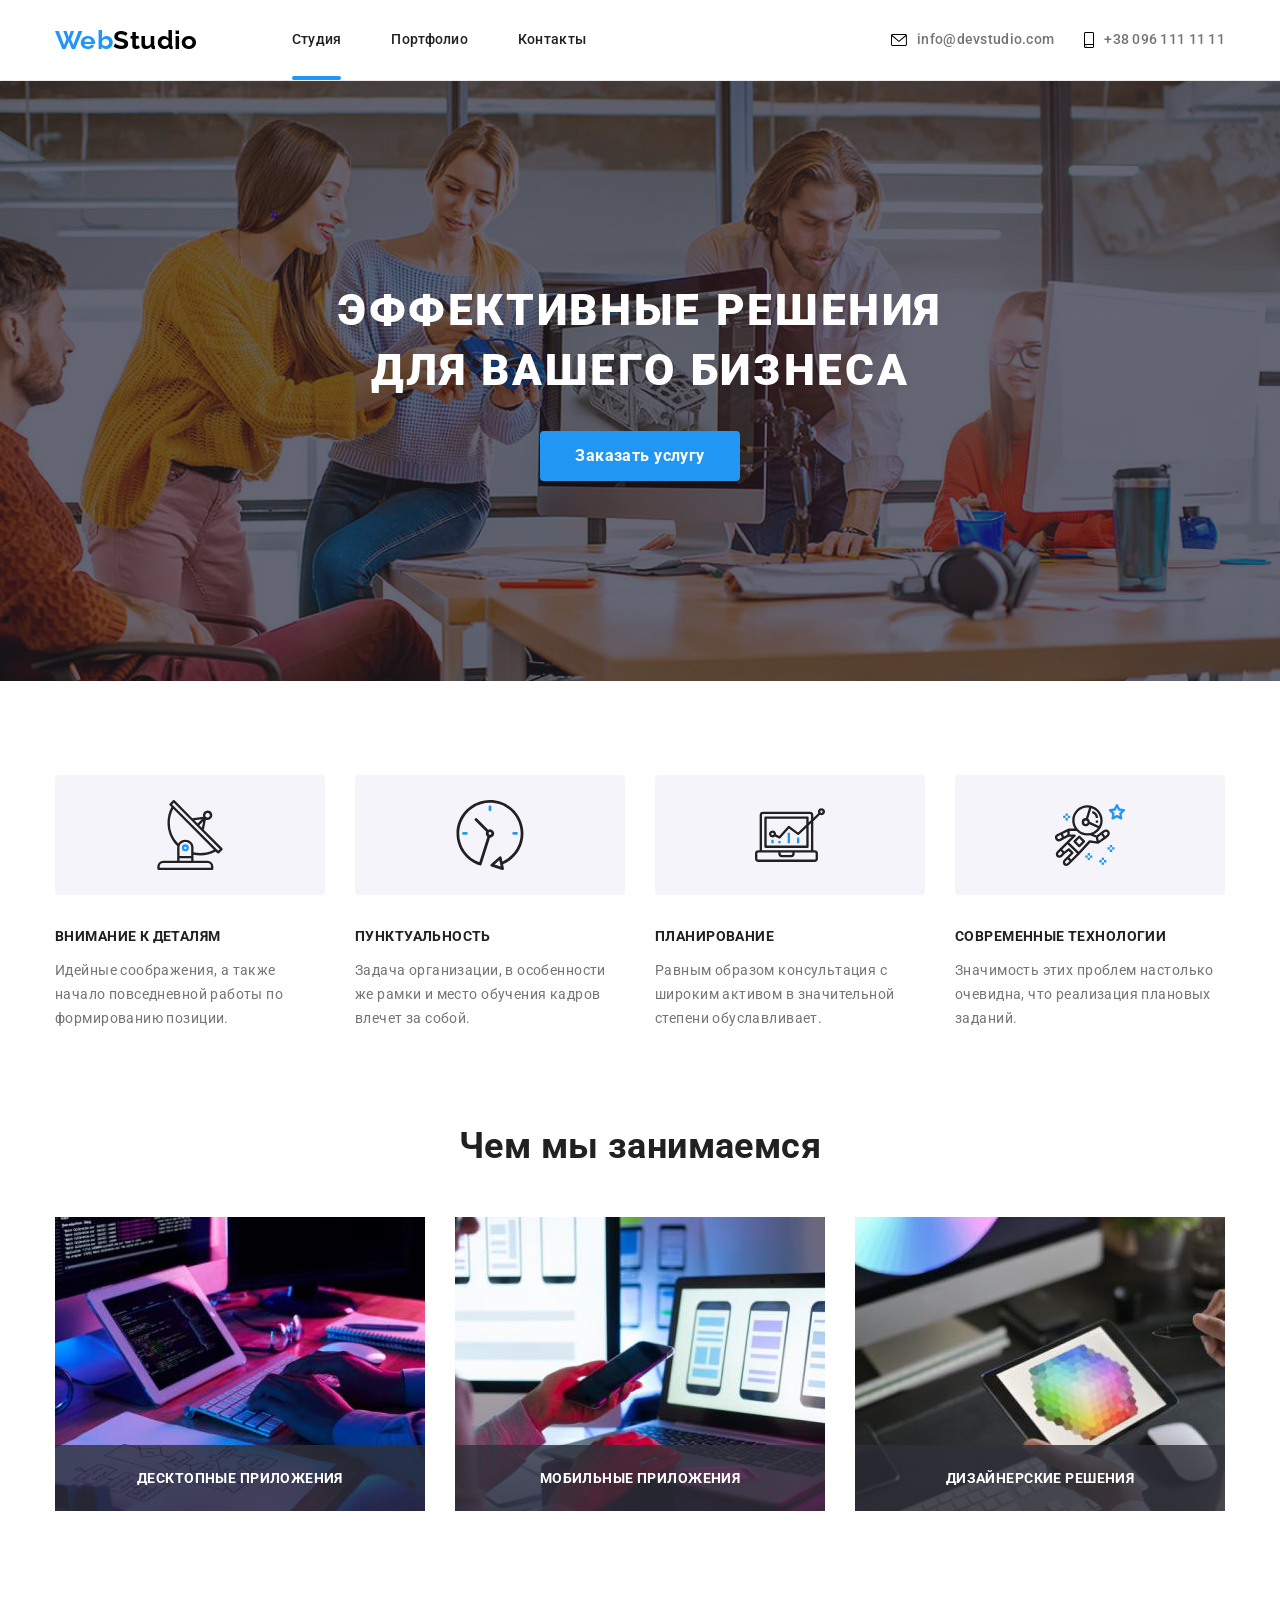
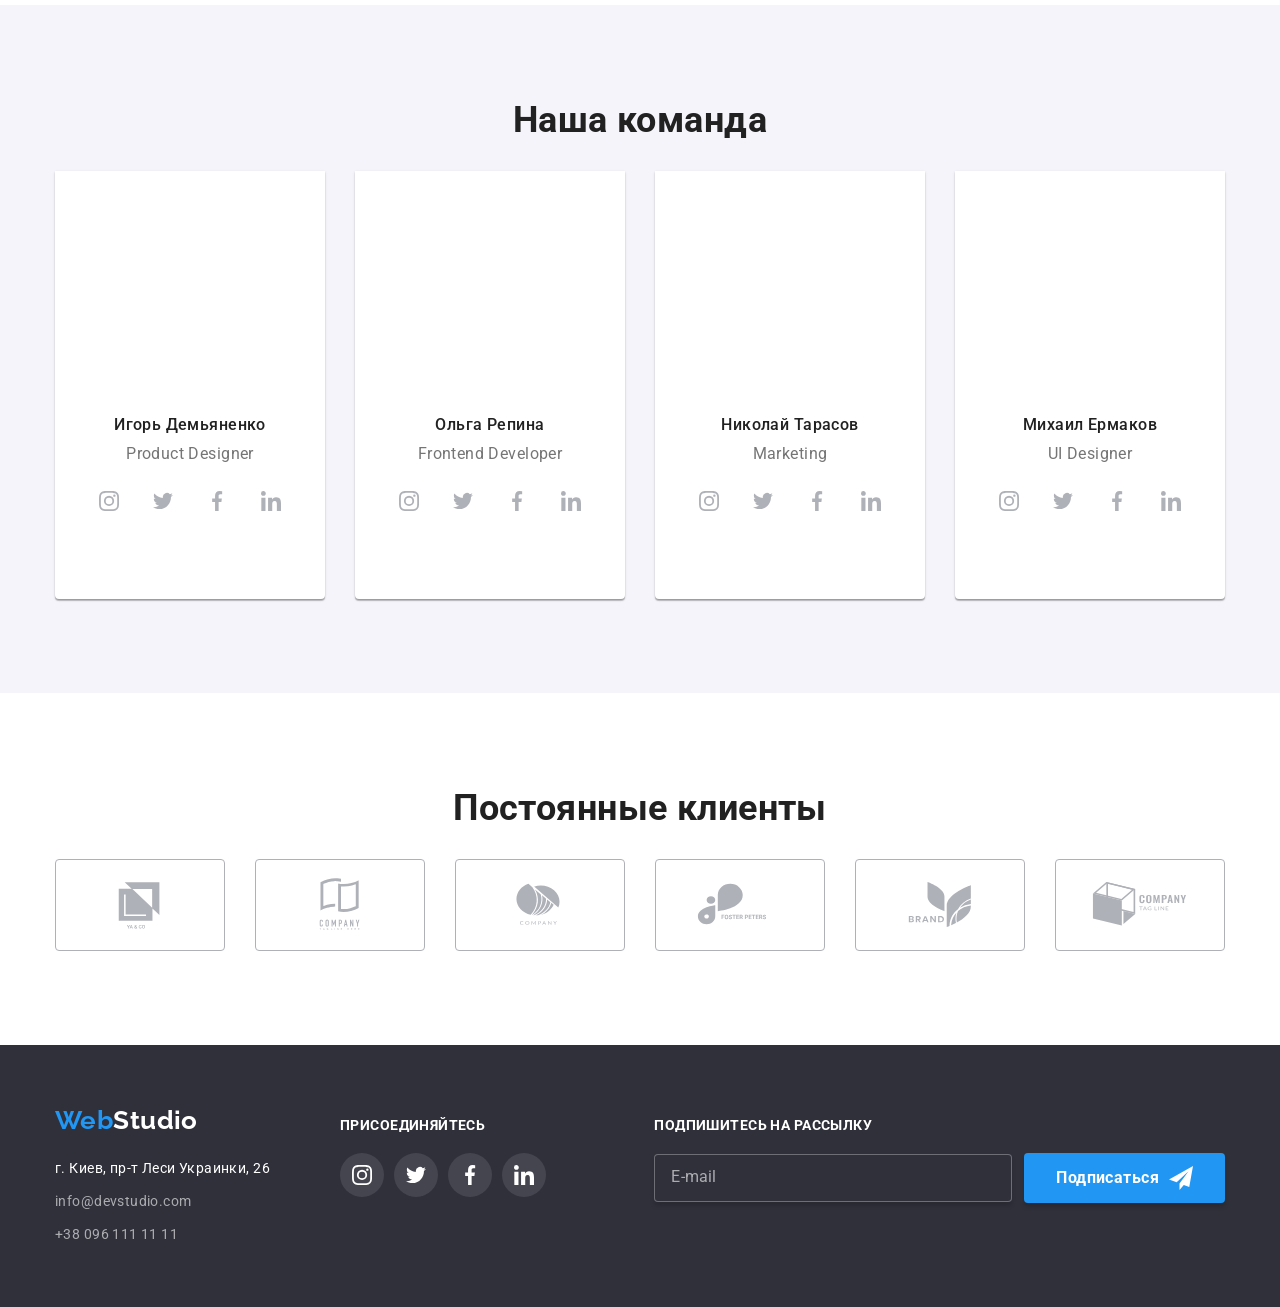
==== commit ee8198d6: "." ====
--- a/index.html
+++ b/index.html
@@ -18,7 +18,7 @@
     <link rel="stylesheet" href="css/main.min.css" />
   </head>
 
-  <body class="body ">
+  <body class="body">
     <!--Шапка сайта-->
     <header class="header">
       <div class="container header__container">
@@ -99,13 +99,19 @@
           </ul>
           <ul class="auth-nav__item list">
             <li class="auth-nav__soc">
-              <a class="auth-nav__soc-link" href="">Instagram<span class="auth-nav__soc-link-l">&vert;</span></a>
+              <a class="auth-nav__soc-link" href=""
+                >Instagram<span class="auth-nav__soc-link-l">&vert;</span></a
+              >
             </li>
             <li class="auth-nav__soc">
-              <a class="auth-nav__soc-link" href="">Twitter<span class="auth-nav__soc-link-l">&vert;</span></a>
+              <a class="auth-nav__soc-link" href=""
+                >Twitter<span class="auth-nav__soc-link-l">&vert;</span></a
+              >
             </li>
             <li class="auth-nav__soc">
-              <a class="auth-nav__soc-link" href="">Facebook<span class="auth-nav__soc-link-l">&vert;</span></a>
+              <a class="auth-nav__soc-link" href=""
+                >Facebook<span class="auth-nav__soc-link-l">&vert;</span></a
+              >
             </li>
             <li class="auth-nav__soc">
               <a class="auth-nav__soc-link" href="">LinkedIn</a>
@@ -229,39 +235,39 @@
           <ul class="team__list list">
             <li class="team__card">
               <picture>
-                    <source
-                      type="image/jpeg"
-                      media="screen and (min-width: 1200px)"
-                      srcset="
-                        ./images/team/team-1_lg.jpg    1x,
-                       ./images/team/team-1_lg@2x.jpg 2x
-                      "
-                    />
-                    <source
-                      type="image/jpeg"
-                      media="screen and (min-width: 768px)"
-                      srcset="
-                        ./images/team/team-1_md.jpg    1x,
-                       ./images/team/team-1_md@2x.jpg 2x
-                      "
-                    />
-                    <source
-                      type="image/jpeg"
-                      media="screen and (max-width: 767px)"
-                      srcset="
-                         ./images/team/team-1_sm.jpg    1x,
-                       ./images/team/team-1_sm@2x.jpg 2x
-                      "
-                    />
-
-                    <img
-                      class="cards-information__img"
-                      src=" ./images/team/team-1_sm.jpg"
-                      alt="фото"
-                      width="370"
-                      height="294"
-                    />
-                  </picture>
+                <source
+                  type="image/jpeg"
+                  media="screen and (min-width: 1200px)"
+                  srcset="
+                    ./images/team/team-1_lg.jpg    1x,
+                    ./images/team/team-1_lg@2x.jpg 2x
+                  "
+                />
+                <source
+                  type="image/jpeg"
+                  media="screen and (min-width: 768px)"
+                  srcset="
+                    ./images/team/team-1_md.jpg    1x,
+                    ./images/team/team-1_md@2x.jpg 2x
+                  "
+                />
+                <source
+                  type="image/jpeg"
+                  media="screen and (max-width: 767px)"
+                  srcset="
+                    ./images/team/team-1_sm.jpg    1x,
+                    ./images/team/team-1_sm@2x.jpg 2x
+                  "
+                />
+
+                <img
+                  class="cards-information__img"
+                  src=" ./images/team/team-1_sm.jpg"
+                  alt="фото"
+                  width="370"
+                  height="294"
+                />
+              </picture>
 
               <div class="card">
                 <h3 class="card__people">Игорь Демьяненко</h3>
@@ -322,40 +328,40 @@
             </li>
 
             <li class="team__card">
-               <picture>
-                    <source
-                      type="image/jpeg"
-                      media="screen and (min-width: 1200px)"
-                      srcset="
-                        ./images/team/team-2_lg.jpg    1x,
-                       ./images/team/team-2_lg@2x.jpg 2x
-                      "
-                    />
-                    <source
-                      type="image/jpeg"
-                      media="screen and (min-width: 768px)"
-                      srcset="
-                        ./images/team/team-2_md.jpg    1x,
-                       ./images/team/team-2_md@2x.jpg 2x
-                      "
-                    />
-                    <source
-                      type="image/jpeg"
-                      media="screen and (max-width: 767px)"
-                      srcset="
-                         ./images/team/team-2_sm.jpg    1x,
-                       ./images/team/team-2_sm@2x.jpg 2x
-                      "
-                    />
-
-                    <img
-                      class="cards-information__img"
-                      src=" ./images/team/team-2_sm.jpg"
-                      alt="фото"
-                      width="370"
-                      height="294"
-                    />
-                  </picture>
+              <picture>
+                <source
+                  type="image/jpeg"
+                  media="screen and (min-width: 1200px)"
+                  srcset="
+                    ./images/team/team-2_lg.jpg    1x,
+                    ./images/team/team-2_lg@2x.jpg 2x
+                  "
+                />
+                <source
+                  type="image/jpeg"
+                  media="screen and (min-width: 768px)"
+                  srcset="
+                    ./images/team/team-2_md.jpg    1x,
+                    ./images/team/team-2_md@2x.jpg 2x
+                  "
+                />
+                <source
+                  type="image/jpeg"
+                  media="screen and (max-width: 767px)"
+                  srcset="
+                    ./images/team/team-2_sm.jpg    1x,
+                    ./images/team/team-2_sm@2x.jpg 2x
+                  "
+                />
+
+                <img
+                  class="cards-information__img"
+                  src=" ./images/team/team-2_sm.jpg"
+                  alt="фото"
+                  width="370"
+                  height="294"
+                />
+              </picture>
               <div class="card">
                 <h3 class="card__people">Ольга Репина</h3>
                 <p class="card__work">Frontend Developer</p>
@@ -415,40 +421,40 @@
             </li>
 
             <li class="team__card">
-                 <picture>
-                    <source
-                      type="image/jpeg"
-                      media="screen and (min-width: 1200px)"
-                      srcset="
-                        ./images/team/team-3_lg.jpg    1x,
-                       ./images/team/team-3_lg@2x.jpg 2x
-                      "
-                    />
-                    <source
-                      type="image/jpeg"
-                      media="screen and (min-width: 768px)"
-                      srcset="
-                        ./images/team/team-3_md.jpg    1x,
-                       ./images/team/team-3_md@2x.jpg 2x
-                      "
-                    />
-                    <source
-                      type="image/jpeg"
-                      media="screen and (max-width: 767px)"
-                      srcset="
-                         ./images/team/team-3_sm.jpg    1x,
-                       ./images/team/team-3_sm@2x.jpg 2x
-                      "
-                    />
-
-                    <img
-                      class="cards-information__img"
-                      src=" ./images/team/team-3_sm.jpg"
-                      alt="фото"
-                      width="370"
-                      height="294"
-                    />
-                  </picture>
+              <picture>
+                <source
+                  type="image/jpeg"
+                  media="screen and (min-width: 1200px)"
+                  srcset="
+                    ./images/team/team-3_lg.jpg    1x,
+                    ./images/team/team-3_lg@2x.jpg 2x
+                  "
+                />
+                <source
+                  type="image/jpeg"
+                  media="screen and (min-width: 768px)"
+                  srcset="
+                    ./images/team/team-3_md.jpg    1x,
+                    ./images/team/team-3_md@2x.jpg 2x
+                  "
+                />
+                <source
+                  type="image/jpeg"
+                  media="screen and (max-width: 767px)"
+                  srcset="
+                    ./images/team/team-3_sm.jpg    1x,
+                    ./images/team/team-3_sm@2x.jpg 2x
+                  "
+                />
+
+                <img
+                  class="cards-information__img"
+                  src=" ./images/team/team-3_sm.jpg"
+                  alt="фото"
+                  width="370"
+                  height="294"
+                />
+              </picture>
               <div class="card">
                 <h3 class="card__people">Николай Тарасов</h3>
                 <p class="card__work">Marketing</p>
@@ -508,40 +514,40 @@
             </li>
 
             <li class="team__card">
-                <picture>
-                    <source
-                      type="image/jpeg"
-                      media="screen and (min-width: 1200px)"
-                      srcset="
-                        ./images/team/team-4_lg.jpg    1x,
-                       ./images/team/team-4_lg@2x.jpg 2x
-                      "
-                    />
-                    <source
-                      type="image/jpeg"
-                      media="screen and (min-width: 768px)"
-                      srcset="
-                        ./images/team/team-4_md.jpg    1x,
-                       ./images/team/team-4_md@2x.jpg 2x
-                      "
-                    />
-                    <source
-                      type="image/jpeg"
-                      media="screen and (max-width: 767px)"
-                      srcset="
-                         ./images/team/team-4_sm.jpg    1x,
-                       ./images/team/team-4_sm@2x.jpg 2x
-                      "
-                    />
-
-                    <img
-                      class="cards-information__img"
-                      src=" ./images/team/team-4_sm.jpg"
-                      alt="фото"
-                      width="370"
-                      height="294"
-                    />
-                  </picture>
+              <picture>
+                <source
+                  type="image/jpeg"
+                  media="screen and (min-width: 1200px)"
+                  srcset="
+                    ./images/team/team-4_lg.jpg    1x,
+                    ./images/team/team-4_lg@2x.jpg 2x
+                  "
+                />
+                <source
+                  type="image/jpeg"
+                  media="screen and (min-width: 768px)"
+                  srcset="
+                    ./images/team/team-4_md.jpg    1x,
+                    ./images/team/team-4_md@2x.jpg 2x
+                  "
+                />
+                <source
+                  type="image/jpeg"
+                  media="screen and (max-width: 767px)"
+                  srcset="
+                    ./images/team/team-4_sm.jpg    1x,
+                    ./images/team/team-4_sm@2x.jpg 2x
+                  "
+                />
+
+                <img
+                  class="cards-information__img"
+                  src="./images/team/team-4_sm.jpg"
+                  alt="фото"
+                  width="370"
+                  height="294"
+                />
+              </picture>
               <div class="card">
                 <h3 class="card__people">Михаил Ермаков</h3>
                 <p class="card__work">UI Designer</p>
--- a/css/main.min.css
+++ b/css/main.min.css
@@ -5,5 +5,5 @@
  Consolas,  'Liberation Mono',  Menlo,- monospace;font-size:1em}small{font-size:80%}sub,sup{font-size:75%;line-height:0;position:relative;vertical-align:baseline}sub{bottom:-0.25em}sup{top:-0.5em}table{text-indent:0;border-color:inherit}button,input,optgroup,select,textarea{font-family:inherit;font-size:100%;line-height:1.15;margin:0}button,select{text-transform:none}button,[type='button'],[type='reset'],[type='submit']{-webkit-appearance:button}::-moz-focus-inner{border-style:none;padding:0}:-moz-focusring{outline:1px dotted ButtonText}:-moz-ui-invalid{box-shadow:none}legend{padding:0}progress{vertical-align:baseline}::-webkit-inner-spin-button,::-webkit-outer-spin-button{height:auto}[type='search']{-webkit-appearance:textfield;outline-offset:-2px}::-webkit-search-decoration{-webkit-appearance:none}::-webkit-file-upload-button{-webkit-appearance:button;font:inherit}summary{display:list-item}.body{color:var(--main-txt-cl);font-style:normal;font-family:var(--main-font);font-weight:400;font-size:14px;line-height:1.71;letter-spacing:0.03em;text-decoration:none}h1,h2,h3,h4,h5,h6,p,ul{margin:0}ul{padding:0}p:last-child{margin-bottom:0}img{display:block;max-width:100%;height:auto;object-fit:cover;object-position:center}body.no-scroll{overflow:hidden}.logo{color:var(--logo-cl-secondary);font-family:var(--secondary-font);font-weight:700;font-size:26px;line-height:1.19;text-decoration:none;text-align:center}.logo--properties{margin-bottom:20px}.logo--black{color:var(--logo-cl-blakc)}.logo:focus{outline-color:var(--main-bg-cl)}.logo--properties{display:block}@media screen and (min-width: 1200px){.logo{text-align:left}}.logo__cl-white{color:var(--logo-cl-white)}.list{list-style:none;margin:0;padding:0}.section{padding-top:60px;padding-bottom:60px}.section--cl{background-color:#f5f4fa}@media screen and (min-width: 1200px){.section{padding-top:94px;padding-bottom:94px}}.container{margin-left:auto;margin-right:auto;padding-left:15px;padding-right:15px}@media screen and (min-width: 488px){.container{max-width:480px}}@media screen and (min-width: 768px){.container{max-width:768px}}@media screen and (min-width: 1200px){.container{max-width:1200px}}.visually-hidden{position:absolute;width:1px;height:1px;margin:-1px;border:0;padding:0;white-space:nowrap;clip-path:inset(100%);clip:rect(0 0 0 0);overflow:hidden}.header{position:relative;border-bottom:1px solid var(--cl-border)}.header__menu-button{top:0;left:0;transform:translate(0, 0);z-index:10;border:none;background-color:transparent;margin:0;padding:0}.header__menu-button:focus-visible{outline-color:var(--main-bg-cl)}.header__menu-button .header__icon-close{display:none}.header__menu-button.is-open{position:fixed;top:0;right:0;transform:translate(45%, 0)}.header__menu-button.is-open .header__icon-close{display:block;z-index:100;position:absolute}.header__menu-button.is-open .header__icon-menu{display:none}@media screen and (max-width: 767px){.header__menu-drop{display:none;position:absolute;z-index:1;top:0;left:0;transform:translate(0, 0);width:100%;height:100vh;background-color:#ffffff;padding:48px 40px;overflow-y:scroll}.header__menu-drop.is-open{display:flex;flex-direction:column}.header__main-nav{margin-bottom:auto}}.header__mob-nav-icon{margin-top:10px;margin-bottom:10px}.header__mob-nav-icon:hover,.header__mob-nav-icon:focus{fill:var(--main-bg-cl)}.header__mob-nav-icon.is-open{position:absolute;top:0;left:0}.header__container{display:flex;align-items:center;justify-content:space-between}@media screen and (max-width: 767px){.container.header__container{width:100vw}}@media screen and (min-width: 767px){.header__menu-drop{display:flex;align-items:center}.header__container{display:flex;align-items:center}.header__mob-nav-icon{display:none}.header__menu-button{display:none}}@media screen and (min-width: 1200px){.header{border-bottom:1px solid var(--cl-border)}.header__container{display:flex;align-items:center}.header__mob-nav-icon{display:none}}@media screen and (max-width: 767px){.site-nav{display:block}.site-nav.is-open{display:block}.site-nav__link{font-weight:500;font-size:40px;line-height:1.175;letter-spacing:0.02em;text-decoration:none;color:#212121}.site-nav__link:hover{color:var(--main-txt-cl-foc)}.site-nav__link--current{color:var(--main-txt-cl-foc)}.site-nav__item{padding:0;margin:0;display:block}.site-nav__item:not(:last-child){margin-bottom:32px}}@media screen and (min-width: 767px){.site-nav{display:flex}.site-nav__item{position:relative}.site-nav__link{color:var(--main-txt-cl);text-decoration:none;font-weight:500;font-size:14px;line-height:1.14286;letter-spacing:0.02em;transition-property:color;transition-duration:var(--time-hov-foc);transition-timing-function:var(--time-cubic)}.site-nav__link .site-nav__link--current,.site-nav__link:hover,.site-nav__link:focus{color:var(--main-txt-cl-foc);outline:var(--outline-foc)}.site-nav--indent-left{margin-left:93px}.site-nav__item:not(:last-child){margin-right:50px}.site-nav__link{display:block;padding-top:32px;padding-bottom:32px}.site-nav__link--current::after{content:"";position:absolute;bottom:0;left:0;display:block;width:100%;height:4px;background-color:var(--main-bg-cl);border-radius:2px}.site-nav__item{gap:50px}.site-nav__item:hover,.site-nav__item:focus{color:var(--main-txt-cl-foc);outline:var(--outline-foc)}}@media screen and (min-width: 1200px){.site-nav{display:flex}.site-nav__item{position:relative}.site-nav__link{color:var(--main-txt-cl);text-decoration:none;font-weight:500;font-size:14px;line-height:1.14;letter-spacing:0.02em;transition-property:color;transition-duration:var(--time-hov-foc);transition-timing-function:var(--time-cubic)}.site-nav__link .site-nav__link--current,.site-nav__link:hover,.site-nav__link:focus{color:var(--main-txt-cl-foc);outline:var(--outline-foc)}.site-nav--indent-left{margin-left:93px}.site-nav__item:not(:last-child){margin-right:50px}.site-nav__link{display:block;padding-top:32px;padding-bottom:32px}.site-nav__link--current::after{content:"";position:absolute;bottom:0;left:0;display:block;width:100%;height:4px;background-color:var(--main-bg-cl);border-radius:2px}.site-nav__item{gap:50px}.site-nav__item:hover,.site-nav__item:focus{color:var(--main-txt-cl-foc);outline:var(--outline-foc)}}@media screen and (max-width: 767px){.auth-nav{display:flex;flex-direction:column-reverse;gap:32px}.auth-nav__link{color:var(--secondary-txt-cl);text-decoration:none;font-size:34px;line-height:1.17647;letter-spacing:0.02em;font-weight:500;transition-property:color;transition-duration:var(--time-hov-foc);transition-timing-function:var(--time-cubic)}.auth-nav__link--cl{color:var(--main-bg-cl)}.auth-nav__link--size{font-size:24px;line-height:1.16667;margin-bottom:64px}.auth-nav__soc-link{font-weight:500;font-size:18px;line-height:1.22222;letter-spacing:0.02em;text-decoration:none;color:#2196f3}.auth-nav__contact,.auth-nav__envelope{display:none}.auth-nav__contact{color:var(--main-bg-cl)}.auth-nav__link:focus,.auth-nav__link:hover{color:var(--main-bg-cl);outline:var(--outline-foc)}.auth-nav__soc{margin:0;padding:0;text-decoration:none;font-weight:500;font-size:18px;line-height:22 / 18;letter-spacing:0.02em;color:#2196f3}.auth-nav__item{display:flex}.auth-nav__soc-link-l{margin-left:10px;margin-right:10px;color:rgba(33,33,33,0.2)}}@media screen and (min-width: 767px){.auth-nav{display:block;margin-left:84px}.auth-nav__item{position:relative}.auth-nav__item:not(:last-child){margin-bottom:10px}.auth-nav__link{display:inline-flex;align-items:center;gap:10px;color:var(--secondary-txt-cl);text-decoration:none;font-weight:500;font-size:12px;line-height:14 / 12;letter-spacing:0.02em;transition-property:color;transition-duration:var(--time-hov-foc);transition-timing-function:var(--time-cubic)}.auth-nav__envelope-svg,.auth-nav__contact-svg{transition-property:fill;transition-duration:var(--time-hov-foc);transition-timing-function:var(--time-cubic)}.auth-nav__link:focus .auth-nav__envelope,.auth-nav__link:hover .auth-nav__envelope{fill:var(--main-bg-cl)}.auth-nav__link:focus .auth-nav__contact,.auth-nav__link:hover .auth-nav__contact{fill:var(--main-bg-cl)}.auth-nav__link:focus,.auth-nav__link:hover{color:var(--main-bg-cl);outline:var(--outline-foc)}.auth-nav__soc{color:var(--main-bg-cl);display:none}}@media screen and (min-width: 1200px){.auth-nav{display:flex;margin-left:305px}.auth-nav__item{position:relative;margin-bottom:0}.auth-nav__link{display:inline-flex;align-items:center;color:var(--secondary-txt-cl);text-decoration:none;font-weight:500;font-size:14px;line-height:1.14;letter-spacing:0.02em;padding-top:32px;padding-bottom:32px;transition-property:color;transition-duration:var(--time-hov-foc);transition-timing-function:var(--time-cubic)}.auth-nav__envelope-svg,.auth-nav__contact-svg{transition-property:fill;transition-duration:var(--time-hov-foc);transition-timing-function:var(--time-cubic)}.auth-nav__link:focus .auth-nav__envelope,.auth-nav__link:hover .auth-nav__envelope{fill:var(--main-bg-cl)}.auth-nav__link:focus .auth-nav__contact,.auth-nav__link:hover .auth-nav__contact{fill:var(--main-bg-cl)}.auth-nav__link:focus,.auth-nav__link:hover{color:var(--main-bg-cl);outline:var(--outline-foc)}.auth-nav--indent{gap:30px}}.hero{text-align:center;background-color:var(--hiro-bg-cl);background-repeat:no-repeat;background-size:cover;background-position:center;width:100%;height:400px;margin-left:auto;margin-right:auto;padding:118px 0;background-image:linear-gradient(to right, rgba(47,48,58,0.4), rgba(47,48,58,0.4)),url(../images/hero/hero_sm.png)}@media (min-device-pixel-ratio: 2), (-webkit-min-device-pixel-ratio: 2), (min-resolution: 192dpi), (min-resolution: 2dppx){.hero{background-image:linear-gradient(rgba(47,48,58,0.4), rgba(47,48,58,0.4)),url(../images/hero/hero_sm@2x.png)}}@media screen and (min-width: 767px){.hero{background-image:linear-gradient(rgba(47,48,58,0.4), rgba(47,48,58,0.4)),url(../images/hero/hero_md.png)}}@media screen and (min-width: 767px) and (min-device-pixel-ratio: 2), screen and (min-width: 767px) and (-webkit-min-device-pixel-ratio: 2), screen and (min-width: 767px) and (min-resolution: 192dpi), screen and (min-width: 767px) and (min-resolution: 2dppx){.hero{background-image:linear-gradient(rgba(47,48,58,0.4), rgba(47,48,58,0.4)),url(../images/hero/hero_md@2x.png)}}@media screen and (min-width: 1280px){.hero{background-image:linear-gradient(rgba(47,48,58,0.4), rgba(47,48,58,0.4)),url(../images/hero/hero_lg.png)}}@media screen and (min-width: 1280px) and (min-device-pixel-ratio: 2), screen and (min-width: 1280px) and (-webkit-min-device-pixel-ratio: 2), screen and (min-width: 1280px) and (min-resolution: 192dpi), screen and (min-width: 1280px) and (min-resolution: 2dppx){.hero{background-image:linear-gradient(rgba(47,48,58,0.4), rgba(47,48,58,0.4)),url(../images/hero/hero_lg@2x.png)}}.hero__title{color:var(--light-txt-cl-white);font-weight:900;letter-spacing:0.06em;font-size:42/26;text-transform:uppercase;margin-bottom:30px}@media screen and (min-width: 768px){.hero{max-width:768px;text-align:center}.hero__title{font-size:26px;line-height:42/26}}@media screen and (min-width: 1200px){.hero{max-width:1600px;height:600px;padding:200px 0}.hero__title{font-size:44px;line-height:1.36}}.button{background-color:var(--main-bg-cl);color:var(--light-txt-cl-white);max-width:250px;min-width:200px;min-height:50px;font-weight:700;font-size:16px;line-height:1.88;letter-spacing:0.06em;box-shadow:0px 4px 4px rgba(0,0,0,0.15);padding:10px 32px;border:none;font-family:inherit;letter-spacing:inherit;cursor:pointer;text-align:center;border-radius:4px;transition-property:background-color;transition-duration:var(--time-hov-foc);transition-timing-function:var(--time-cubic)}.button__footer-form{display:flex;align-items:center;margin-left:auto;margin-right:auto}.button__form-footer-svg{display:inline-block;margin-left:10px;fill:#ffffff}.button__hero{animation:swing 6000ms cubic-bezier(0.4, 0, 0.2, 1) infinite;align-items:center}.button__hero:hover{background-color:var(--btn-bg-cl-hiro);animation-play-state:paused;animation:swing-stop 2ms}.button__hero:focus{background-color:var(--btn-bg-cl-hiro);outline:var(--outline-foc)}.button__modal{display:block;margin-left:auto;margin-right:auto}.button__modal:hover{background-color:var(--btn-bg-cl-hiro);animation-play-state:paused;animation:swing-stop 2ms}.button__modal:focus{display:flex}.advantage__item{width:100%;margin-left:auto;margin-right:auto}.advantage__title{font-size:inherit;font-weight:700;line-height:16/14;text-transform:uppercase;text-align:center;margin-bottom:10px}.advantage__text{color:var(--secondary-txt-cl);line-height:24/14;letter-spacing:0.03em;color:#757575}.advantage__svg-box{display:flex;width:100%;height:120px;margin-bottom:30px;border-radius:4px;background-color:var(--bg-soc-logo-link);justify-content:center;align-items:center}.advantage__item{max-width:450px;margin-left:auto;margin-right:auto}@media screen and (max-width: 768px){.advantage__item:not(:last-child){margin-bottom:30px}}@media screen and (min-width: 768px){.advantage{display:flex;flex-wrap:wrap;gap:30px}.advantage__svg-box{max-width:354px;height:120px}.advantage__title{text-align:left;margin-bottom:10px}.advantage__item{max-width:354px;margin-bottom:0;text-align:left}.advantage__item--bottom{flex-basis:354px;margin-bottom:0}}@media screen and (min-width: 1200px){.advantage{display:flex;flex-wrap:nowrap;gap:30px}.advantage__svg-box{width:270px;height:120px}}.occupation{display:none}@media screen and (min-width: 900px){.occupation{display:none}}@media screen and (min-width: 1200px){.occupation{display:block;padding-top:0}.occupation__titel{font-weight:700;font-size:36px;line-height:1.17;text-align:center;margin-bottom:50px}.occupation__list{display:flex;gap:30px;padding-left:0;justify-content:center}.occupation__item{position:relative;background-color:var(--button-text-color);background-size:cover}.occupation__img{display:block}.occupation__text-card{position:absolute;bottom:0;left:0;font-weight:700;line-height:0.88;text-align:center;text-transform:uppercase;color:var(--light-txt-cl-white);background-color:var(--bg-occupation-card);padding-top:27px;padding-bottom:27px;width:100%}}.team{margin-left:auto;margin-right:auto}.team__titel{font-weight:700;font-size:28px;line-height:1.17857;line-height:1.17;text-align:center;margin-bottom:30px}.team__list{margin-left:auto;margin-right:auto}.team--no-line{display:block}.team__img{width:100%;height:460px;object-fit:cover;object-position:center}.team__card{box-shadow:0px 1px 3px rgba(0,0,0,0.12),0px 1px 1px rgba(0,0,0,0.14),0px 2px 1px rgba(0,0,0,0.2);border-radius:0px 0px 4px 4px;text-align:center;background-color:#ffffff;max-width:450px;max-height:622px;margin-left:auto;margin-right:auto}@media screen and (min-width: 480px){.team__card{width:450px;height:622px}}@media screen and (max-width: 768px){.team__card{width:100%;height:622px}.team__card:not(:last-child){margin-bottom:30px}}@media screen and (min-width: 768px){.team__card{margin:0;width:354px;height:536px}.team__img{width:100%;height:374px}.team__list{display:flex;flex-wrap:wrap;gap:30px}}@media screen and (min-width: 1200px){.team__img{width:270px;height:260px}.team__card{margin:0;width:270px;height:428px}.team__titel{font-size:36px;line-height:1.16667}}.card{padding-top:30px;padding-bottom:30px}.card__people{font-weight:500;font-size:16px;line-height:1.19;margin-bottom:10px}.card__work{color:var(--secondary-txt-cl);font-size:16px;line-height:1.19;margin-bottom:16px}.icon{display:flex;justify-content:center;padding:0;gap:10px;cursor:pointer}.icon__element{display:flex;width:44px;height:44px;align-items:center;justify-content:center;border-radius:50%;transition-property:background-color;transition-duration:var(--time-hov-foc);transition-timing-function:var(--time-hov-foc)}.icon__link{display:flex;width:44px;height:44px;align-items:center;justify-content:center;border-radius:50%;transition-property:background-color;transition-duration:var(--time-hov-foc);transition-timing-function:var(--time-cubic)}.icon__link:focus,.icon__link:hover{background-color:var(--main-bg-cl);outline-color:var(--secondary-bg-cl)}.icon__svg{fill:var(--bg-card-link-svg);transition-property:fill;transition-duration:var(--time-hov-foc);transition-timing-function:var(--time-cubic)}.icon__link:hover .icon__svg,.icon__link:focus .icon__svg{fill:var(--secondary-bg-cl)}.partners__title{font-weight:700;font-size:28px;line-height:33/28;text-align:center;margin-bottom:30px}.partners__grid{display:flex;flex-wrap:wrap;gap:30px;margin-left:auto;margin-right:auto;justify-content:center}.partners__link{display:flex;justify-content:center;align-items:center;width:100%;height:92px;border-radius:4px;border:1px solid var(--bg-footer-soc-link);transition:border-color var(--time-hov-foc) var(--time-cubic)}.partners__link:focus .partners__svg{fill:var(--main-bg-cl)}.partners__link:hover{border:1px solid var(--main-bg-cl)}.partners__link:focus{outline:var(--outline-foc);border:1px solid var(--main-bg-cl)}.partners__link:hover .partners__svg{fill:var(--main-bg-cl)}.partners__svg{fill:var(--bg-footer-soc-link);transition:fill var(--time-hov-foc) var(--time-cubic)}.partners__item{--indent: 30px;--item: 2;flex-basis:calc((100% - var(--indent) * (var(--item) - 1)) / (var(--item)))}@media screen and (min-width: 480px){.partners__item{max-width:210px;--indent: 30px;--item: 2;flex-basis:calc((100% - var(--indent) * (var(--item) - 1)) / (var(--item)))}}@media screen and (min-width: 768px){.partners__item{width:226px;--indent: 30px;--item: 2;flex-basis:calc((100% - var(--indent) * (var(--item) - 1)) / (var(--item)))}}@media screen and (min-width: 1200px){.partners__item{width:170px;--indent: 30px;--item: 6;flex-basis:calc((100% - var(--indent) * (var(--item) - 1)) / (var(--item)))}.partners__title{font-size:36px;line-height:1.16667}}.footer{padding:60px 0px;background-color:var(--bg-footer-cl);text-align:center}@media screen and (max-width: 768px){.footer__container{display:flex;flex-direction:column;align-items:center}}@media screen and (min-width: 1200px){.footer__container{display:flex}}.footer__icon-titel{margin:0;padding:0;margin-bottom:20px;font-size:14px;font-weight:700;line-height:1.14286;text-transform:uppercase;color:var(--light-txt-cl-white)}@media screen and (min-width: 1200px){.footer__icon-titel{text-align:left}}.footer__icon-list{display:flex;gap:10px}.footer__icon-link{display:flex;width:44px;height:44px;background-color:var(--bg-footer-soc);border-radius:50%;justify-content:center;align-items:center;transition:background var(--time-hov-foc) var(--time-cubic)}.footer__icon-link:hover{background:var(--main-bg-cl)}.footer__icon-link:focus{background:var(--main-bg-cl);outline:var(--outline-foc)}.footer__icon-svg{fill:var(--light-txt-cl-white)}@media screen and (max-width: 768px){.footer__icon-footer{display:block;padding-top:60px;padding-bottom:60px}}@media screen and (min-width: 1200px){.footer__icon-footer{margin-left:70px;margin-top:12px}}@media screen and (min-width: 768px) and (max-width: 1200px){.footer__icon-footer{margin-right:89px;margin-top:5px}}@media screen and (min-width: 768px){.footer__container-info{display:flex;justify-content:space-between}}@media screen and (min-width: 1200px){.footer__container-info{justify-content:flex-start}}.address{text-align:center}@media screen and (min-width: 768px) and (max-width: 1200px){.address--margin{margin-left:76px;margin-bottom:60px}}@media screen and (min-width: 1200px){.address{text-align:left}}.address__link{font-style:normal;color:var(--light-txt-cl-white);text-decoration:none;outline:none;font-weight:400;font-size:14px;line-height:1.71429;text-align:center;letter-spacing:0.03em;transition-property:color;transition-duration:var(--time-hov-foc);transition-timing-function:var(--time-cubic)}.address__link:focus,.address__link:hover{color:var(--main-bg-cl)}.address__link-contact{color:rgba(255,255,255,0.6);text-decoration:none;line-height:1.71;display:block;font-style:normal;color:var(--address__link-text-cl);outline:none;text-decoration:none;transition-property:color;transition-duration:var(--time-hov-foc);transition-timing-function:var(--time-cubic)}.address__link-contact__link-contact+.address__link-contact__link-contact{display:block;margin-bottom:9px}.address__link-contact:hover{color:var(--main-bg-cl)}.address__link-contact:hover,.address__link-contact:focus{color:var(--main-bg-cl);outline:vap(--outline-foc)}.address__item:not(:last-child){margin-bottom:8px}@media screen and (min-width: 1200px){.address__item:not(:last-child){margin-bottom:9px}}.form-footer__titel{margin:0;padding:0;margin-bottom:20px;font-size:14px;font-weight:700;line-height:1.14286;text-transform:uppercase;color:var(--light-txt-cl-white)}@media screen and (min-width: 1200px){.form-footer__titel{text-align:left}}.form-footer__input{width:100vw;padding:15px 16px;border-radius:4px;border:1px solid rgba(255,255,255,0.3);box-shadow:0px 4px 4px rgba(0,0,0,0.15);color:#ffffff;background-color:var(--bg-footer-cl);font-size:14px;line-height:1.14;letter-spacing:0.01em;transition-property:outline;transition-duration:var(--time-hov-foc);transition-timing-function:var(--time-cubic)}.form-footer__input::placeholder{font-weight:400;font-size:16px;line-height:20px;color:rgba(255,255,255,0.6)}.form-footer__input:focus-visible{outline:var(--main-bg-cl) auto 1px}@media screen and (min-width: 451px){.form-footer__input{width:450px}}@media screen and (max-width: 1200px){.form-footer__input--margin-top{margin-bottom:20px}}@media screen and (min-width: 1200px){.form-footer__input{width:358px}}@media screen and (min-width: 1200px){.form-footer{margin-left:auto;margin-top:12px}.form-footer__position{display:flex;gap:12px;justify-content:center;align-items:center}}.backdrop{position:fixed;top:0;left:0;width:100%;height:100%;background-color:rgba(0,0,0,0.2);transition-property:opacity;transition-duration:var(--time-hov-foc);transition-timing-function:var(--time-cubic)}.backdrop__is-hidden .modal{transform:translate(-50%, 50%) scale(0.3)}.backdrop__is-hidden{opacity:0;pointer-events:none}.modal{position:absolute;top:50%;left:50%;transform:translate(-50%, -50%) scale(1);width:100%;display:block;background-color:var(--secondary-bg-cl);padding:40px;transition-property:transform;transition-duration:var(--time-hov-foc);transition-timing-function:var(--time-cubic);box-shadow:0px 1px 3px rgba(0,0,0,0.12),0px 1px 1px rgba(0,0,0,0.14),0px 2px 1px rgba(0,0,0,0.2);border-radius:4px}@media screen and (min-width: 451px){.modal{width:450px;height:609px}}@media screen and (min-width: 1200px){.modal{width:528px;height:581px}}.modal__button-close{position:absolute;top:0;right:0;transform:translate(-8px, 8px);display:flex;justify-content:center;align-items:center;padding:0;margin:0;border-width:0px;width:30px;height:30px;border-radius:50%;cursor:pointer;outline-color:#2196f3}.modal__icon-close{--color1: #ffffff;--color2: rgba(0, 0, 0, 0.1);--color3: #212121;transition-property:fill;transition-duration:var(--time-hov-foc);transition-timing-function:var(--time-cubic)}.modal__button-close:focus-visible .modal__icon-close{--color3: #2196f3}.modal__icon-close:hover{--color3: #2196f3}.modal__title{display:inline-block;font-weight:700;font-size:20px;line-height:23px;text-align:center;margin-bottom:12px}.modal__input-svg:focus-visible{--color3: #2196f3}.form-modal__grup:not(:last-child){margin-bottom:10px}.form-modal__label{position:relative;display:flex;flex-direction:column;font-size:12px;line-height:1.17;letter-spacing:0.01em;color:var(--bg-form-cl)}.form-modal__input{margin-top:4px;padding:12px 12px 12px 42px;border:1px solid var(--input-border-cl);border-radius:4px;transition-property:outline;transition-duration:var(--time-hov-foc);transition-property:var(--time-cubic)}.form-modal__input:focus-within{outline:var(--main-bg-cl) auto 1px}.form-modal__input-svg{transition-property:fill;transition-duration:var(--time-hov-foc);transition-property:var(--time-cubic)}.form-modal__input:focus-within ~ .form-modal__input-svg{fill:var(--main-bg-cl)}.form-modal__input.comment{padding:12px;height:120px;resize:none;border-radius:4px}.form-modal__input.comment::placeholder{text-align:top;color:rgba(117,117,117,0.5)}.form-modal__input-svg{display:block;position:absolute;bottom:0;left:0;transform:translate(12px, -11px);fill:var(--main-txt-cl)}.checkbox{display:flex;justify-content:center;align-items:center;margin-top:20px;margin-bottom:30px}.checkbox__input:focus-visible ~ .checkbox__position>.checkbox__icon{--color3: var(--bg-checkbox-icon-blue)}.checkbox__input:focus-visible{outline-color:var(--main-bg-cl)}.checkbox__position{position:relative}.checkbox__icon{position:absolute;top:0;left:0;transform:translate(-100%, -50%);--color1: var(--bg-checkbox-icon-white);--color2: var(--bg-checkbox-icon-white);--color3: var(--bg-checkbox-icon-black)}.checkbox__icon:focus{--color1: var(--bg-checkbox-icon-white);--color2: var(--bg-checkbox-icon-white);--color3: var(--bg-checkbox-icon-black)}.checkbox__input:checked ~ .checkbox__position>.checkbox__icon{--color1: var(--bg-checkbox-icon-blue);--color2: var(--bg-checkbox-icon-white);--color3: var(--bg-checkbox-icon-blue)}.checkbox__input:focus ~ .checkbox__position>.checkbox__icon{--color3: var(--bg-checkbox-icon-blue)}.checkbox__text{color:var(--bg-form-cl);margin-left:8px}@media screen and (max-width: 1200px){.checkbox__text{font-weight:400;font-size:12px;line-height:1.16667;letter-spacing:0.03em}}.checkbox__link-text{color:var(--main-bg-cl);text-decoration-line:underline}@media screen and (max-width: 768px){.filter-button{display:flex;flex-wrap:wrap;gap:8px;justify-content:flex-start;padding:0;margin:0 0 40px 0}.filter-button__button-primary{background-color:var(--button-text-color);color:var(--main-txt-cl);font-weight:500;font-size:16px;line-height:1.62;padding:6px 22px;border:none;font-family:inherit;letter-spacing:inherit;cursor:pointer;align-items:center;text-align:center;border-radius:4px;transition-property:color, background-color;transition-duration:var(--time-hov-foc);transition-timing-function:var(--time-cubic)}.filter-button__button-primary:hover,.filter-button__button-primary:focus{background-color:var(--main-bg-cl);color:var(--light-txt-cl-white);box-shadow:0px 3px 1px rgba(0,0,0,0.1),0px 1px 2px rgba(0,0,0,0.08),0px 2px 2px rgba(0,0,0,0.12)}.filter-button__button-primary:focus{outline:var(--outline-foc)}}@media screen and (min-width: 768px){.filter-button{display:flex;gap:8px;padding:0;margin:0 0 36px 0;justify-content:center}.filter-button__button-primary{background-color:var(--button-text-color);color:var(--main-txt-cl);font-weight:500;font-size:16px;line-height:1.62;padding:6px 22px;border:none;font-family:inherit;letter-spacing:inherit;cursor:pointer;align-items:center;text-align:center;border-radius:4px;transition-property:color, background-color;transition-duration:var(--time-hov-foc);transition-timing-function:var(--time-cubic)}.filter-button__button-primary:hover,.filter-button__button-primary:focus{background-color:var(--main-bg-cl);color:var(--light-txt-cl-white);box-shadow:0px 3px 1px rgba(0,0,0,0.1),0px 1px 2px rgba(0,0,0,0.08),0px 2px 2px rgba(0,0,0,0.12)}.filter-button__button-primary:focus{outline:var(--outline-foc)}}@media screen and (min-width: 1200px){.filter-button{margin-bottom:50px}}.contaent-cards{padding-left:0;margin-top:0;margin-bottom:0}.cards-information__img{width:100%;object-fit:cover;object-position:center}.contaent-cards__link{display:block;text-decoration:inherit;color:inherit}.contaent-cards__link:hover{box-shadow:0px 1px 1px rgba(0,0,0,0.12),0px 4px 4px rgba(0,0,0,0.06),1px 4px 6px rgba(0,0,0,0.16)}.contaent-cards__link:focus{outline:var(--outline-foc);box-shadow:0px 1px 1px rgba(0,0,0,0.12),0px 4px 4px rgba(0,0,0,0.06),1px 4px 6px rgba(0,0,0,0.16)}.contaent-cards__list-cards{position:relative;display:block;max-width:450px;margin-left:auto;margin-right:auto;background-color:var(--secondary-bg-cl)}@media screen and (max-width: 768px){.contaent-cards__list-cards:not(:last-child){margin-bottom:30px}}@media screen and (max-width: 768px){.contaent-cards__list-cards:not(:last-child){margin-bottom:30px}}@media screen and (min-width: 768px){.contaent-cards__list-cards{width:354px;margin-left:0;margin-right:0}.contaent-cards{display:flex;flex-wrap:wrap;gap:30px}.contaent-cards__link{display:flex;flex-direction:column;height:100%}}@media screen and (min-width: 1200px){.contaent-cards{display:flex;padding-left:0;margin-top:0;margin-bottom:0}.contaent-cards__list-cards{width:370px;margin-left:0;margin-right:0}}.contaent-box{display:block;width:100%;margin-left:auto;margin-right:auto;padding:20px 24px;outline:1px solid var(--cl-border)}.contaent-box__titel{font-family:var(--main-font);font-size:18px;line-height:2;font-weight:700;letter-spacing:0.06em;margin-bottom:4px}.contaent-box__contents{color:var(--secondary-txt-cl);font-family:var(--main-font);font-size:16px;line-height:1.88}@media screen and (min-width: 768px){.contaent-box{width:100%;flex-grow:1}}.cards-information{position:relative;overflow:hidden}.cards-information__img{background-color:var(--secondary-bg-cl)}.cards-information__contaent{position:absolute;top:0;left:0;transform:translate(0, 101%);font-weight:400;font-size:18px;line-height:1.56;height:357px;overflow-y:scroll;color:var(--light-txt-cl-white);background:var(--bg-cards-information-box);padding:49px 24px 77px 24px;margin:0;transition-property:transform;transition-duration:var(--time-hov-foc);transition-timing-function:var(--time-cubic)}.contaent-cards__list-cards:hover .cards-information__contaent{transform:translate(0, 0)}@media screen and (min-width: 768px){.cards-information__contaent{width:100%}}@media screen and (min-width: 1200px){.cards-information__contaent{font-weight:400;font-size:18px;line-height:1.56;padding:63px 24px}}
+ monospace;font-size:1em}small{font-size:80%}sub,sup{font-size:75%;line-height:0;position:relative;vertical-align:baseline}sub{bottom:-0.25em}sup{top:-0.5em}table{text-indent:0;border-color:inherit}button,input,optgroup,select,textarea{font-family:inherit;font-size:100%;line-height:1.15;margin:0}button,select{text-transform:none}button,[type='button'],[type='reset'],[type='submit']{-webkit-appearance:button}::-moz-focus-inner{border-style:none;padding:0}:-moz-focusring{outline:1px dotted ButtonText}:-moz-ui-invalid{box-shadow:none}legend{padding:0}progress{vertical-align:baseline}::-webkit-inner-spin-button,::-webkit-outer-spin-button{height:auto}[type='search']{-webkit-appearance:textfield;outline-offset:-2px}::-webkit-search-decoration{-webkit-appearance:none}::-webkit-file-upload-button{-webkit-appearance:button;font:inherit}summary{display:list-item}.body{color:var(--main-txt-cl);font-style:normal;font-family:var(--main-font);font-weight:400;font-size:14px;line-height:1.71;letter-spacing:0.03em;text-decoration:none}h1,h2,h3,h4,h5,h6,p,ul{margin:0}ul{padding:0}p:last-child{margin-bottom:0}img{display:block;max-width:100%;height:auto;object-fit:cover;object-position:center}body.no-scroll{overflow:hidden}.logo{color:var(--logo-cl-secondary);font-family:var(--secondary-font);font-weight:700;font-size:26px;line-height:1.19;text-decoration:none;text-align:center}.logo--properties{margin-bottom:20px}.logo--black{color:var(--logo-cl-blakc)}.logo:focus{outline-color:var(--main-bg-cl)}.logo--properties{display:block}@media screen and (min-width: 1200px){.logo{text-align:left}}.logo__cl-white{color:var(--logo-cl-white)}.list{list-style:none;margin:0;padding:0}.section{padding-top:60px;padding-bottom:60px}.section--cl{background-color:#f5f4fa}@media screen and (min-width: 1200px){.section{padding-top:94px;padding-bottom:94px}}.container{margin-left:auto;margin-right:auto;padding-left:15px;padding-right:15px}@media screen and (min-width: 488px){.container{max-width:480px}}@media screen and (min-width: 767px){.container{max-width:768px}}@media screen and (min-width: 1200px){.container{max-width:1200px}}.visually-hidden{position:absolute;width:1px;height:1px;margin:-1px;border:0;padding:0;white-space:nowrap;clip-path:inset(100%);clip:rect(0 0 0 0);overflow:hidden}.header{position:relative;border-bottom:1px solid var(--cl-border)}.header__menu-button{top:0;left:0;transform:translate(0, 0);z-index:10;border:none;background-color:transparent;margin:0;padding:0}.header__menu-button:focus-visible{outline-color:var(--main-bg-cl)}.header__menu-button .header__icon-close{display:none}.header__menu-button.is-open{position:fixed;top:0;right:0;transform:translate(45%, 0)}.header__menu-button.is-open .header__icon-close{display:block;z-index:100;position:absolute}.header__menu-button.is-open .header__icon-menu{display:none}@media screen and (max-width: 767px){.header__menu-drop{display:none;position:absolute;z-index:1;top:0;left:0;transform:translate(0, 0);width:100%;height:100vh;background-color:#ffffff;padding:48px 40px;overflow-y:scroll}.header__menu-drop.is-open{display:flex;flex-direction:column}.header__main-nav{margin-bottom:auto}}.header__mob-nav-icon{margin-top:10px;margin-bottom:10px}.header__mob-nav-icon:hover,.header__mob-nav-icon:focus{fill:var(--main-bg-cl)}.header__mob-nav-icon.is-open{position:absolute;top:0;left:0}.header__container{display:flex;align-items:center;justify-content:space-between}@media screen and (max-width: 767px){.container.header__container{width:100vw}}@media screen and (min-width: 767px){.header__menu-drop{display:flex;align-items:center}.header__container{display:flex;align-items:center}.header__mob-nav-icon{display:none}.header__menu-button{display:none}}@media screen and (min-width: 1200px){.header{border-bottom:1px solid var(--cl-border)}.header__container{display:flex;align-items:center}.header__mob-nav-icon{display:none}}@media screen and (max-width: 767px){.site-nav{display:block}.site-nav.is-open{display:block}.site-nav__link{font-weight:500;font-size:40px;line-height:1.175;letter-spacing:0.02em;text-decoration:none;color:#212121}.site-nav__link:hover{color:var(--main-txt-cl-foc)}.site-nav__link--current{color:var(--main-txt-cl-foc)}.site-nav__item{padding:0;margin:0;display:block}.site-nav__item:not(:last-child){margin-bottom:32px}}@media screen and (min-width: 767px){.site-nav{display:flex}.site-nav__item{position:relative}.site-nav__link{color:var(--main-txt-cl);text-decoration:none;font-weight:500;font-size:14px;line-height:1.14286;letter-spacing:0.02em;transition-property:color;transition-duration:var(--time-hov-foc);transition-timing-function:var(--time-cubic)}.site-nav__link .site-nav__link--current,.site-nav__link:hover,.site-nav__link:focus{color:var(--main-txt-cl-foc);outline:var(--outline-foc)}.site-nav--indent-left{margin-left:93px}.site-nav__item:not(:last-child){margin-right:50px}.site-nav__link{display:block;padding-top:32px;padding-bottom:32px}.site-nav__link--current::after{content:"";position:absolute;bottom:0;left:0;display:block;width:100%;height:4px;background-color:var(--main-bg-cl);border-radius:2px}.site-nav__item{gap:50px}.site-nav__item:hover,.site-nav__item:focus{color:var(--main-txt-cl-foc);outline:var(--outline-foc)}}@media screen and (min-width: 1200px){.site-nav{display:flex}.site-nav__item{position:relative}.site-nav__link{color:var(--main-txt-cl);text-decoration:none;font-weight:500;font-size:14px;line-height:1.14;letter-spacing:0.02em;transition-property:color;transition-duration:var(--time-hov-foc);transition-timing-function:var(--time-cubic)}.site-nav__link .site-nav__link--current,.site-nav__link:hover,.site-nav__link:focus{color:var(--main-txt-cl-foc);outline:var(--outline-foc)}.site-nav--indent-left{margin-left:93px}.site-nav__item:not(:last-child){margin-right:50px}.site-nav__link{display:block;padding-top:32px;padding-bottom:32px}.site-nav__link--current::after{content:"";position:absolute;bottom:0;left:0;display:block;width:100%;height:4px;background-color:var(--main-bg-cl);border-radius:2px}.site-nav__item{gap:50px}.site-nav__item:hover,.site-nav__item:focus{color:var(--main-txt-cl-foc);outline:var(--outline-foc)}}@media screen and (max-width: 767px){.auth-nav{display:flex;flex-direction:column-reverse;gap:32px}.auth-nav__link{color:var(--secondary-txt-cl);text-decoration:none;font-size:34px;line-height:1.17647;letter-spacing:0.02em;font-weight:500;transition-property:color;transition-duration:var(--time-hov-foc);transition-timing-function:var(--time-cubic)}.auth-nav__link--cl{color:var(--main-bg-cl)}.auth-nav__link--size{font-size:24px;line-height:1.16667;margin-bottom:64px}.auth-nav__soc-link{font-weight:500;font-size:18px;line-height:1.22222;letter-spacing:0.02em;text-decoration:none;color:#2196f3}.auth-nav__contact,.auth-nav__envelope{display:none}.auth-nav__contact{color:var(--main-bg-cl)}.auth-nav__link:focus,.auth-nav__link:hover{color:var(--main-bg-cl);outline:var(--outline-foc)}.auth-nav__soc{margin:0;padding:0;text-decoration:none;font-weight:500;font-size:18px;line-height:22 / 18;letter-spacing:0.02em;color:#2196f3}.auth-nav__item{display:flex}.auth-nav__soc-link-l{margin-left:10px;margin-right:10px;color:rgba(33,33,33,0.2)}}@media screen and (min-width: 767px) and (max-width: 1200px){.auth-nav__item:not(:last-child){margin-bottom:10px}}@media screen and (min-width: 767px){.auth-nav{display:block;margin-left:84px}.auth-nav__item{position:relative}.auth-nav__link{display:inline-flex;align-items:center;gap:10px;color:var(--secondary-txt-cl);text-decoration:none;font-weight:500;font-size:12px;line-height:14 / 12;letter-spacing:0.02em;transition-property:color;transition-duration:var(--time-hov-foc);transition-timing-function:var(--time-cubic)}.auth-nav__envelope-svg,.auth-nav__contact-svg{transition-property:fill;transition-duration:var(--time-hov-foc);transition-timing-function:var(--time-cubic)}.auth-nav__link:focus .auth-nav__envelope,.auth-nav__link:hover .auth-nav__envelope{fill:var(--main-bg-cl)}.auth-nav__link:focus .auth-nav__contact,.auth-nav__link:hover .auth-nav__contact{fill:var(--main-bg-cl)}.auth-nav__link:focus,.auth-nav__link:hover{color:var(--main-bg-cl);outline:var(--outline-foc)}.auth-nav__soc{color:var(--main-bg-cl);display:none}}@media screen and (min-width: 1200px){.auth-nav{display:flex;margin-left:305px}.auth-nav__item{position:relative;margin-bottom:0}.auth-nav__link{display:inline-flex;align-items:center;color:var(--secondary-txt-cl);text-decoration:none;font-weight:500;font-size:14px;line-height:1.14;letter-spacing:0.02em;padding-top:32px;padding-bottom:32px;transition-property:color;transition-duration:var(--time-hov-foc);transition-timing-function:var(--time-cubic)}.auth-nav__envelope-svg,.auth-nav__contact-svg{transition-property:fill;transition-duration:var(--time-hov-foc);transition-timing-function:var(--time-cubic)}.auth-nav__link:focus .auth-nav__envelope,.auth-nav__link:hover .auth-nav__envelope{fill:var(--main-bg-cl)}.auth-nav__link:focus .auth-nav__contact,.auth-nav__link:hover .auth-nav__contact{fill:var(--main-bg-cl)}.auth-nav__link:focus,.auth-nav__link:hover{color:var(--main-bg-cl);outline:var(--outline-foc)}.auth-nav--indent{gap:30px}}.hero{text-align:center;background-color:var(--hiro-bg-cl);background-repeat:no-repeat;background-size:cover;background-position:center;width:100%;height:400px;margin-left:auto;margin-right:auto;padding:118px 0;background-image:linear-gradient(to right, rgba(47,48,58,0.4), rgba(47,48,58,0.4)),url(../images/hero/hero_sm.png)}@media (min-device-pixel-ratio: 2), (-webkit-min-device-pixel-ratio: 2), (min-resolution: 192dpi), (min-resolution: 2dppx){.hero{background-image:linear-gradient(rgba(47,48,58,0.4), rgba(47,48,58,0.4)),url(../images/hero/hero_sm@2x.png)}}@media screen and (min-width: 767px){.hero{background-image:linear-gradient(rgba(47,48,58,0.4), rgba(47,48,58,0.4)),url(../images/hero/hero_md.png)}}@media screen and (min-width: 767px) and (min-device-pixel-ratio: 2), screen and (min-width: 767px) and (-webkit-min-device-pixel-ratio: 2), screen and (min-width: 767px) and (min-resolution: 192dpi), screen and (min-width: 767px) and (min-resolution: 2dppx){.hero{background-image:linear-gradient(rgba(47,48,58,0.4), rgba(47,48,58,0.4)),url(../images/hero/hero_md@2x.png)}}@media screen and (min-width: 1280px){.hero{background-image:linear-gradient(rgba(47,48,58,0.4), rgba(47,48,58,0.4)),url(../images/hero/hero_lg.png)}}@media screen and (min-width: 1280px) and (min-device-pixel-ratio: 2), screen and (min-width: 1280px) and (-webkit-min-device-pixel-ratio: 2), screen and (min-width: 1280px) and (min-resolution: 192dpi), screen and (min-width: 1280px) and (min-resolution: 2dppx){.hero{background-image:linear-gradient(rgba(47,48,58,0.4), rgba(47,48,58,0.4)),url(../images/hero/hero_lg@2x.png)}}.hero__title{color:var(--light-txt-cl-white);font-weight:900;letter-spacing:0.06em;font-size:42/26;text-transform:uppercase;margin-bottom:30px}@media screen and (min-width: 768px){.hero{max-width:768px;text-align:center}.hero__title{font-size:26px;line-height:42/26}}@media screen and (min-width: 1200px){.hero{max-width:1600px;height:600px;padding:200px 0}.hero__title{font-size:44px;line-height:1.36}}.button{background-color:var(--main-bg-cl);color:var(--light-txt-cl-white);max-width:250px;min-width:200px;min-height:50px;font-weight:700;font-size:16px;line-height:1.88;letter-spacing:0.06em;box-shadow:0px 4px 4px rgba(0,0,0,0.15);padding:10px 32px;border:none;font-family:inherit;letter-spacing:inherit;cursor:pointer;text-align:center;border-radius:4px;transition-property:background-color;transition-duration:var(--time-hov-foc);transition-timing-function:var(--time-cubic)}.button__footer-form{display:flex;align-items:center;margin-left:auto;margin-right:auto}.button__form-footer-svg{display:inline-block;margin-left:10px;fill:#ffffff}.button__hero{animation:swing 6000ms cubic-bezier(0.4, 0, 0.2, 1) infinite;align-items:center}.button__hero:hover{background-color:var(--btn-bg-cl-hiro);animation-play-state:paused;animation:swing-stop 2ms}.button__hero:focus{background-color:var(--btn-bg-cl-hiro);outline:var(--outline-foc)}.button__modal{display:block;margin-left:auto;margin-right:auto}.button__modal:hover{background-color:var(--btn-bg-cl-hiro);animation-play-state:paused;animation:swing-stop 2ms}.button__modal:focus{display:flex}.advantage__item{width:100%;margin-left:auto;margin-right:auto}.advantage__title{font-size:inherit;font-weight:700;line-height:16/14;text-transform:uppercase;text-align:center;margin-bottom:10px}.advantage__text{color:var(--secondary-txt-cl);line-height:24/14;letter-spacing:0.03em;color:#757575}.advantage__svg-box{display:flex;width:100%;height:120px;margin-bottom:30px;border-radius:4px;background-color:var(--bg-soc-logo-link);justify-content:center;align-items:center}.advantage__item{max-width:450px;margin-left:auto;margin-right:auto}@media screen and (max-width: 768px){.advantage__item:not(:last-child){margin-bottom:30px}}@media screen and (min-width: 768px){.advantage{display:flex;flex-wrap:wrap;gap:30px}.advantage__svg-box{max-width:354px;height:120px}.advantage__title{text-align:left;margin-bottom:10px}.advantage__item{max-width:354px;margin-bottom:0;text-align:left}.advantage__item--bottom{flex-basis:354px;margin-bottom:0}}@media screen and (min-width: 1200px){.advantage{display:flex;flex-wrap:nowrap;gap:30px}.advantage__svg-box{width:270px;height:120px}}.occupation{display:none}@media screen and (min-width: 900px){.occupation{display:none}}@media screen and (min-width: 1200px){.occupation{display:block;padding-top:0}.occupation__titel{font-weight:700;font-size:36px;line-height:1.17;text-align:center;margin-bottom:50px}.occupation__list{display:flex;gap:30px;padding-left:0;justify-content:center}.occupation__item{position:relative;background-color:var(--button-text-color);background-size:cover}.occupation__img{display:block}.occupation__text-card{position:absolute;bottom:0;left:0;font-weight:700;line-height:0.88;text-align:center;text-transform:uppercase;color:var(--light-txt-cl-white);background-color:var(--bg-occupation-card);padding-top:27px;padding-bottom:27px;width:100%}}.team{margin-left:auto;margin-right:auto}.team__titel{font-weight:700;font-size:28px;line-height:1.17857;line-height:1.17;text-align:center;margin-bottom:30px}.team__list{margin-left:auto;margin-right:auto}.team--no-line{display:block}.team__img{width:100%;height:460px;object-fit:cover;object-position:center}.team__card{box-shadow:0px 1px 3px rgba(0,0,0,0.12),0px 1px 1px rgba(0,0,0,0.14),0px 2px 1px rgba(0,0,0,0.2);border-radius:0px 0px 4px 4px;text-align:center;background-color:#ffffff;max-width:450px;max-height:622px;margin-left:auto;margin-right:auto}@media screen and (min-width: 480px){.team__card{width:450px;height:622px}}@media screen and (max-width: 768px){.team__card{width:100%;height:622px}.team__card:not(:last-child){margin-bottom:30px}}@media screen and (min-width: 768px){.team__card{margin:0;width:354px;height:536px}.team__img{width:100%;height:374px}.team__list{display:flex;flex-wrap:wrap;gap:30px}}@media screen and (min-width: 1200px){.team__img{width:270px;height:260px}.team__card{margin:0;width:270px;height:428px}.team__titel{font-size:36px;line-height:1.16667}}.card{padding-top:30px;padding-bottom:30px}.card__people{font-weight:500;font-size:16px;line-height:1.19;margin-bottom:10px}.card__work{color:var(--secondary-txt-cl);font-size:16px;line-height:1.19;margin-bottom:16px}.icon{display:flex;justify-content:center;padding:0;gap:10px;cursor:pointer}.icon__element{display:flex;width:44px;height:44px;align-items:center;justify-content:center;border-radius:50%;transition-property:background-color;transition-duration:var(--time-hov-foc);transition-timing-function:var(--time-hov-foc)}.icon__link{display:flex;width:44px;height:44px;align-items:center;justify-content:center;border-radius:50%;transition-property:background-color;transition-duration:var(--time-hov-foc);transition-timing-function:var(--time-cubic)}.icon__link:focus,.icon__link:hover{background-color:var(--main-bg-cl);outline-color:var(--secondary-bg-cl)}.icon__svg{fill:var(--bg-card-link-svg);transition-property:fill;transition-duration:var(--time-hov-foc);transition-timing-function:var(--time-cubic)}.icon__link:hover .icon__svg,.icon__link:focus .icon__svg{fill:var(--secondary-bg-cl)}.partners__title{font-weight:700;font-size:28px;line-height:33/28;text-align:center;margin-bottom:30px}.partners__grid{display:flex;flex-wrap:wrap;gap:30px;margin-left:auto;margin-right:auto;justify-content:center}.partners__link{display:flex;justify-content:center;align-items:center;width:100%;height:92px;border-radius:4px;border:1px solid var(--bg-footer-soc-link);transition:border-color var(--time-hov-foc) var(--time-cubic)}.partners__link:focus .partners__svg{fill:var(--main-bg-cl)}.partners__link:hover{border:1px solid var(--main-bg-cl)}.partners__link:focus{outline:var(--outline-foc);border:1px solid var(--main-bg-cl)}.partners__link:hover .partners__svg{fill:var(--main-bg-cl)}.partners__svg{fill:var(--bg-footer-soc-link);transition:fill var(--time-hov-foc) var(--time-cubic)}.partners__item{--indent: 30px;--item: 2;flex-basis:calc((100% - var(--indent) * (var(--item) - 1)) / (var(--item)))}@media screen and (min-width: 480px){.partners__item{max-width:210px;--indent: 30px;--item: 2;flex-basis:calc((100% - var(--indent) * (var(--item) - 1)) / (var(--item)))}}@media screen and (min-width: 768px){.partners__item{width:226px;--indent: 30px;--item: 2;flex-basis:calc((100% - var(--indent) * (var(--item) - 1)) / (var(--item)))}}@media screen and (min-width: 1200px){.partners__item{width:170px;--indent: 30px;--item: 6;flex-basis:calc((100% - var(--indent) * (var(--item) - 1)) / (var(--item)))}.partners__title{font-size:36px;line-height:1.16667}}.footer{padding:60px 0px;background-color:var(--bg-footer-cl);text-align:center}@media screen and (max-width: 768px){.footer__container{display:flex;flex-direction:column;align-items:center}}@media screen and (min-width: 1200px){.footer__container{display:flex}}.footer__icon-titel{margin:0;padding:0;margin-bottom:20px;font-size:14px;font-weight:700;line-height:1.14286;text-transform:uppercase;color:var(--light-txt-cl-white)}@media screen and (min-width: 1200px){.footer__icon-titel{text-align:left}}.footer__icon-list{display:flex;gap:10px}.footer__icon-link{display:flex;width:44px;height:44px;background-color:var(--bg-footer-soc);border-radius:50%;justify-content:center;align-items:center;transition:background var(--time-hov-foc) var(--time-cubic)}.footer__icon-link:hover{background:var(--main-bg-cl)}.footer__icon-link:focus{background:var(--main-bg-cl);outline:var(--outline-foc)}.footer__icon-svg{fill:var(--light-txt-cl-white)}@media screen and (max-width: 768px){.footer__icon-footer{display:block;padding-top:60px;padding-bottom:60px}}@media screen and (min-width: 1200px){.footer__icon-footer{margin-left:70px;margin-top:12px}}@media screen and (min-width: 768px) and (max-width: 1200px){.footer__icon-footer{margin-right:89px;margin-top:5px}}@media screen and (min-width: 768px){.footer__container-info{display:flex;justify-content:space-between}}@media screen and (min-width: 1200px){.footer__container-info{justify-content:flex-start}}.address{text-align:center}@media screen and (min-width: 768px) and (max-width: 1200px){.address--margin{margin-left:76px;margin-bottom:60px}}@media screen and (min-width: 1200px){.address{text-align:left}}.address__link{font-style:normal;color:var(--light-txt-cl-white);text-decoration:none;outline:none;font-weight:400;font-size:14px;line-height:1.71429;text-align:center;letter-spacing:0.03em;transition-property:color;transition-duration:var(--time-hov-foc);transition-timing-function:var(--time-cubic)}.address__link:focus,.address__link:hover{color:var(--main-bg-cl)}.address__link-contact{color:rgba(255,255,255,0.6);text-decoration:none;line-height:1.71;display:block;font-style:normal;color:var(--address__link-text-cl);outline:none;text-decoration:none;transition-property:color;transition-duration:var(--time-hov-foc);transition-timing-function:var(--time-cubic)}.address__link-contact__link-contact+.address__link-contact__link-contact{display:block;margin-bottom:9px}.address__link-contact:hover{color:var(--main-bg-cl)}.address__link-contact:hover,.address__link-contact:focus{color:var(--main-bg-cl);outline:vap(--outline-foc)}.address__item:not(:last-child){margin-bottom:8px}@media screen and (min-width: 1200px){.address__item:not(:last-child){margin-bottom:9px}}.form-footer__titel{margin:0;padding:0;margin-bottom:20px;font-size:14px;font-weight:700;line-height:1.14286;text-transform:uppercase;color:var(--light-txt-cl-white)}@media screen and (min-width: 1200px){.form-footer__titel{text-align:left}}.form-footer__input{width:100vw;padding:15px 16px;border-radius:4px;border:1px solid rgba(255,255,255,0.3);box-shadow:0px 4px 4px rgba(0,0,0,0.15);color:#ffffff;background-color:var(--bg-footer-cl);font-size:14px;line-height:1.14;letter-spacing:0.01em;transition-property:outline;transition-duration:var(--time-hov-foc);transition-timing-function:var(--time-cubic)}.form-footer__input::placeholder{font-weight:400;font-size:16px;line-height:20px;color:rgba(255,255,255,0.6)}.form-footer__input:focus-visible{outline:var(--main-bg-cl) auto 1px}@media screen and (min-width: 451px){.form-footer__input{width:450px}}@media screen and (max-width: 1200px){.form-footer__input--margin-top{margin-bottom:20px}}@media screen and (min-width: 1200px){.form-footer__input{width:358px}}@media screen and (min-width: 1200px){.form-footer{margin-left:auto;margin-top:12px}.form-footer__position{display:flex;gap:12px;justify-content:center;align-items:center}}.backdrop{position:fixed;top:0;left:0;width:100%;height:100%;background-color:rgba(0,0,0,0.2);transition-property:opacity;transition-duration:var(--time-hov-foc);transition-timing-function:var(--time-cubic)}.backdrop__is-hidden .modal{transform:translate(-50%, 50%) scale(0.3)}.backdrop__is-hidden{opacity:0;pointer-events:none}.modal{position:absolute;top:50%;left:50%;transform:translate(-50%, -50%) scale(1);width:100%;display:block;background-color:var(--secondary-bg-cl);padding:40px;transition-property:transform;transition-duration:var(--time-hov-foc);transition-timing-function:var(--time-cubic);box-shadow:0px 1px 3px rgba(0,0,0,0.12),0px 1px 1px rgba(0,0,0,0.14),0px 2px 1px rgba(0,0,0,0.2);border-radius:4px}@media screen and (min-width: 451px){.modal{width:450px;height:609px}}@media screen and (min-width: 1200px){.modal{width:528px;height:581px}}.modal__button-close{position:absolute;top:0;right:0;transform:translate(-8px, 8px);display:flex;justify-content:center;align-items:center;padding:0;margin:0;border-width:0px;width:30px;height:30px;border-radius:50%;cursor:pointer;outline-color:#2196f3}.modal__icon-close{--color1: #ffffff;--color2: rgba(0, 0, 0, 0.1);--color3: #212121;transition-property:fill;transition-duration:var(--time-hov-foc);transition-timing-function:var(--time-cubic)}.modal__button-close:focus-visible .modal__icon-close{--color3: #2196f3}.modal__icon-close:hover{--color3: #2196f3}.modal__title{display:inline-block;font-weight:700;font-size:20px;line-height:23px;text-align:center;margin-bottom:12px}.modal__input-svg:focus-visible{--color3: #2196f3}.form-modal__grup:not(:last-child){margin-bottom:10px}.form-modal__label{position:relative;display:flex;flex-direction:column;font-size:12px;line-height:1.17;letter-spacing:0.01em;color:var(--bg-form-cl)}.form-modal__input{margin-top:4px;padding:12px 12px 12px 42px;border:1px solid var(--input-border-cl);border-radius:4px;transition-property:outline;transition-duration:var(--time-hov-foc);transition-property:var(--time-cubic)}.form-modal__input:focus-within{outline:var(--main-bg-cl) auto 1px}.form-modal__input-svg{transition-property:fill;transition-duration:var(--time-hov-foc);transition-property:var(--time-cubic)}.form-modal__input:focus-within ~ .form-modal__input-svg{fill:var(--main-bg-cl)}.form-modal__input.comment{padding:12px;height:120px;resize:none;border-radius:4px}.form-modal__input.comment::placeholder{text-align:top;color:rgba(117,117,117,0.5)}.form-modal__input-svg{display:block;position:absolute;bottom:0;left:0;transform:translate(12px, -11px);fill:var(--main-txt-cl)}.checkbox{display:flex;justify-content:center;align-items:center;margin-top:20px;margin-bottom:30px}.checkbox__input:focus-visible ~ .checkbox__position>.checkbox__icon{--color3: var(--bg-checkbox-icon-blue)}.checkbox__input:focus-visible{outline-color:var(--main-bg-cl)}.checkbox__position{position:relative}.checkbox__icon{position:absolute;top:0;left:0;transform:translate(-100%, -50%);--color1: var(--bg-checkbox-icon-white);--color2: var(--bg-checkbox-icon-white);--color3: var(--bg-checkbox-icon-black)}.checkbox__icon:focus{--color1: var(--bg-checkbox-icon-white);--color2: var(--bg-checkbox-icon-white);--color3: var(--bg-checkbox-icon-black)}.checkbox__input:checked ~ .checkbox__position>.checkbox__icon{--color1: var(--bg-checkbox-icon-blue);--color2: var(--bg-checkbox-icon-white);--color3: var(--bg-checkbox-icon-blue)}.checkbox__input:focus ~ .checkbox__position>.checkbox__icon{--color3: var(--bg-checkbox-icon-blue)}.checkbox__text{color:var(--bg-form-cl);margin-left:8px}@media screen and (max-width: 1200px){.checkbox__text{font-weight:400;font-size:12px;line-height:1.16667;letter-spacing:0.03em}}.checkbox__link-text{color:var(--main-bg-cl);text-decoration-line:underline}@media screen and (max-width: 768px){.filter-button{display:flex;flex-wrap:wrap;gap:8px;justify-content:flex-start;padding:0;margin:0 0 40px 0}.filter-button__button-primary{background-color:var(--button-text-color);color:var(--main-txt-cl);font-weight:500;font-size:16px;line-height:1.62;padding:6px 22px;border:none;font-family:inherit;letter-spacing:inherit;cursor:pointer;align-items:center;text-align:center;border-radius:4px;transition-property:color, background-color;transition-duration:var(--time-hov-foc);transition-timing-function:var(--time-cubic)}.filter-button__button-primary:hover,.filter-button__button-primary:focus{background-color:var(--main-bg-cl);color:var(--light-txt-cl-white);box-shadow:0px 3px 1px rgba(0,0,0,0.1),0px 1px 2px rgba(0,0,0,0.08),0px 2px 2px rgba(0,0,0,0.12)}.filter-button__button-primary:focus{outline:var(--outline-foc)}}@media screen and (min-width: 768px){.filter-button{display:flex;gap:8px;padding:0;margin:0 0 36px 0;justify-content:center}.filter-button__button-primary{background-color:var(--button-text-color);color:var(--main-txt-cl);font-weight:500;font-size:16px;line-height:1.62;padding:6px 22px;border:none;font-family:inherit;letter-spacing:inherit;cursor:pointer;align-items:center;text-align:center;border-radius:4px;transition-property:color, background-color;transition-duration:var(--time-hov-foc);transition-timing-function:var(--time-cubic)}.filter-button__button-primary:hover,.filter-button__button-primary:focus{background-color:var(--main-bg-cl);color:var(--light-txt-cl-white);box-shadow:0px 3px 1px rgba(0,0,0,0.1),0px 1px 2px rgba(0,0,0,0.08),0px 2px 2px rgba(0,0,0,0.12)}.filter-button__button-primary:focus{outline:var(--outline-foc)}}@media screen and (min-width: 1200px){.filter-button{margin-bottom:50px}}.contaent-cards{padding-left:0;margin-top:0;margin-bottom:0}.cards-information__img{width:100%;object-fit:cover;object-position:center}.contaent-cards__link{display:block;text-decoration:inherit;color:inherit}.contaent-cards__link:hover{box-shadow:0px 1px 1px rgba(0,0,0,0.12),0px 4px 4px rgba(0,0,0,0.06),1px 4px 6px rgba(0,0,0,0.16)}.contaent-cards__link:focus{outline:var(--outline-foc);box-shadow:0px 1px 1px rgba(0,0,0,0.12),0px 4px 4px rgba(0,0,0,0.06),1px 4px 6px rgba(0,0,0,0.16)}.contaent-cards__list-cards{position:relative;display:block;max-width:450px;margin-left:auto;margin-right:auto;background-color:var(--secondary-bg-cl)}@media screen and (max-width: 768px){.contaent-cards__list-cards:not(:last-child){margin-bottom:30px}}@media screen and (max-width: 768px){.contaent-cards__list-cards:not(:last-child){margin-bottom:30px}}@media screen and (min-width: 768px){.contaent-cards__list-cards{width:354px;margin-left:0;margin-right:0}.contaent-cards{display:flex;flex-wrap:wrap;gap:30px}.contaent-cards__link{display:flex;flex-direction:column;height:100%}}@media screen and (min-width: 1200px){.contaent-cards{display:flex;padding-left:0;margin-top:0;margin-bottom:0}.contaent-cards__list-cards{width:370px;margin-left:0;margin-right:0}}.contaent-box{display:block;width:100%;margin-left:auto;margin-right:auto;padding:20px 24px;outline:1px solid var(--cl-border)}.contaent-box__titel{font-family:var(--main-font);font-size:18px;line-height:2;font-weight:700;letter-spacing:0.06em;margin-bottom:4px}.contaent-box__contents{color:var(--secondary-txt-cl);font-family:var(--main-font);font-size:16px;line-height:1.88}@media screen and (min-width: 768px){.contaent-box{width:100%;flex-grow:1}}.cards-information{position:relative;overflow:hidden}.cards-information__img{background-color:var(--secondary-bg-cl)}.cards-information__contaent{position:absolute;top:0;left:0;transform:translate(0, 101%);font-weight:400;font-size:18px;line-height:1.56;height:357px;overflow-y:scroll;color:var(--light-txt-cl-white);background:var(--bg-cards-information-box);padding:49px 24px 77px 24px;margin:0;transition-property:transform;transition-duration:var(--time-hov-foc);transition-timing-function:var(--time-cubic)}.contaent-cards__list-cards:hover .cards-information__contaent{transform:translate(0, 0)}@media screen and (min-width: 768px){.cards-information__contaent{width:100%}}@media screen and (min-width: 1200px){.cards-information__contaent{font-weight:400;font-size:18px;line-height:1.56;padding:63px 24px}}
 /*# sourceMappingURL=main.min.css.map */
